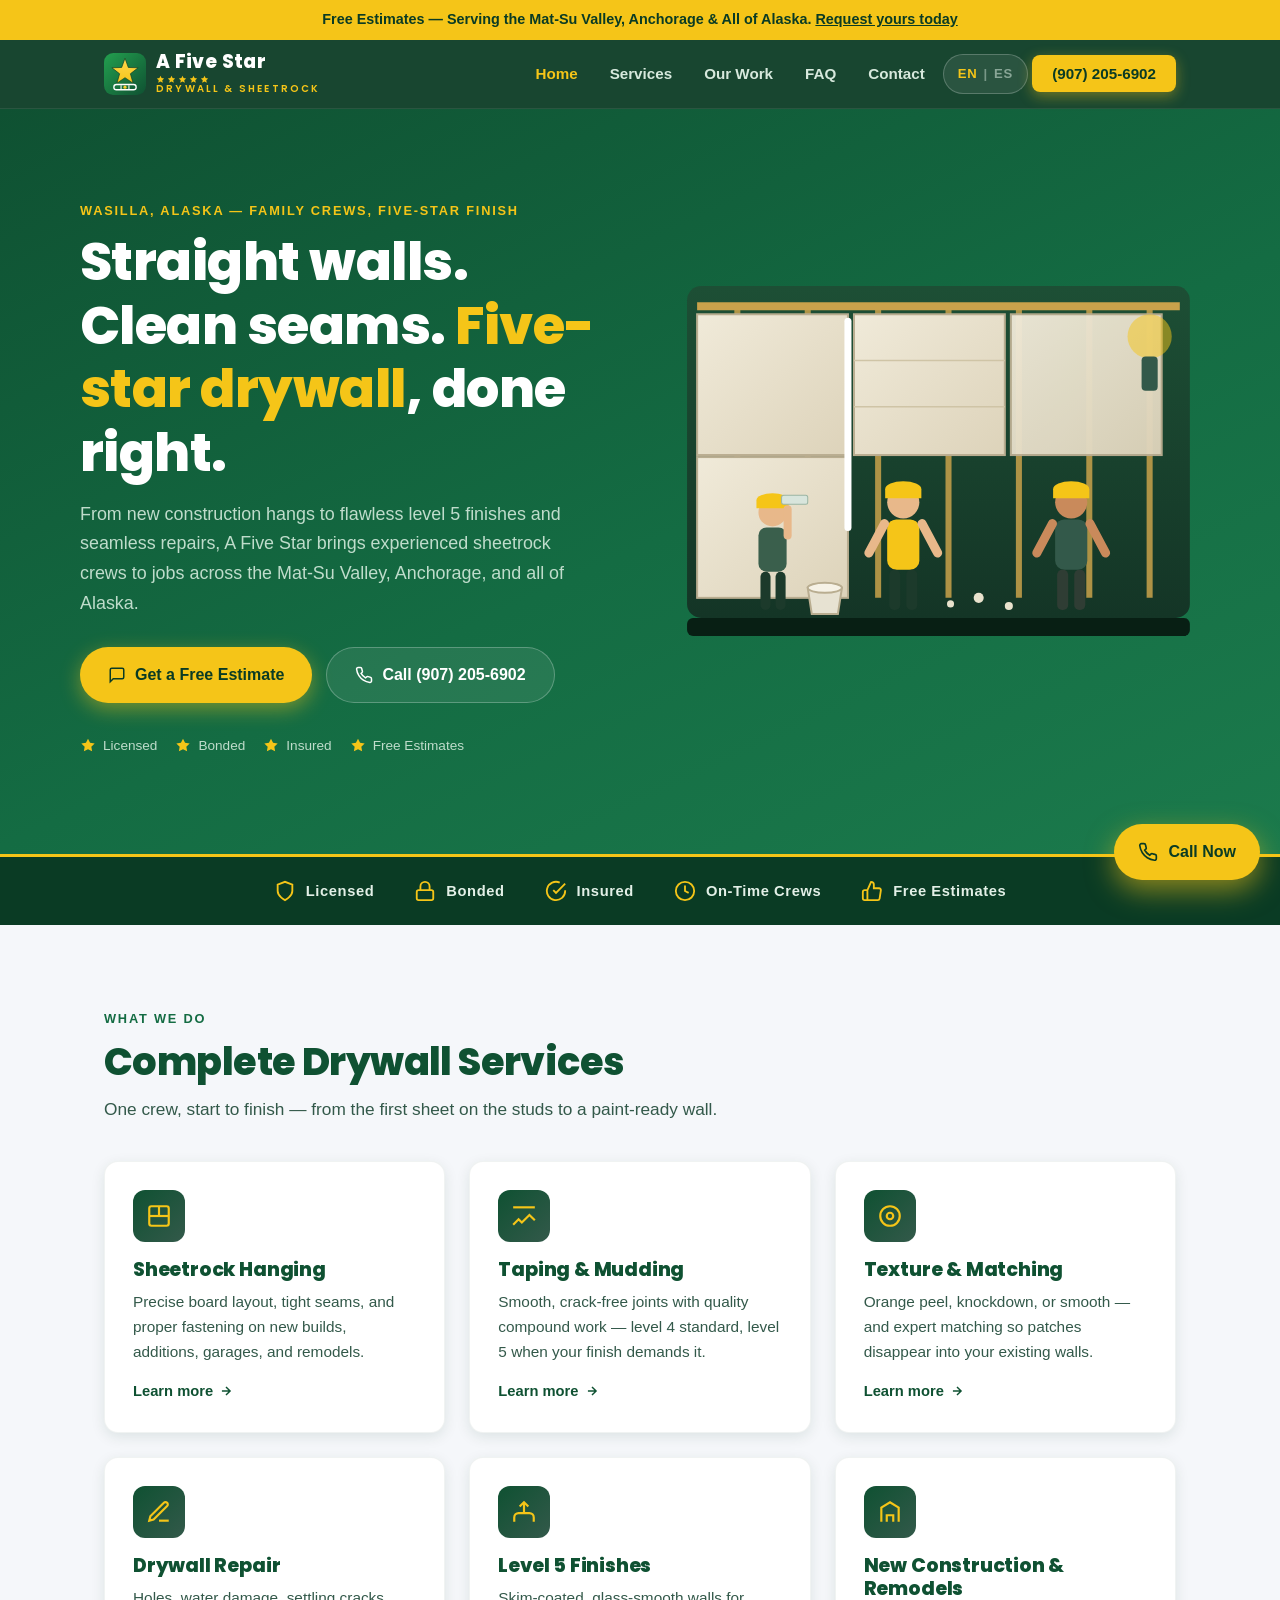
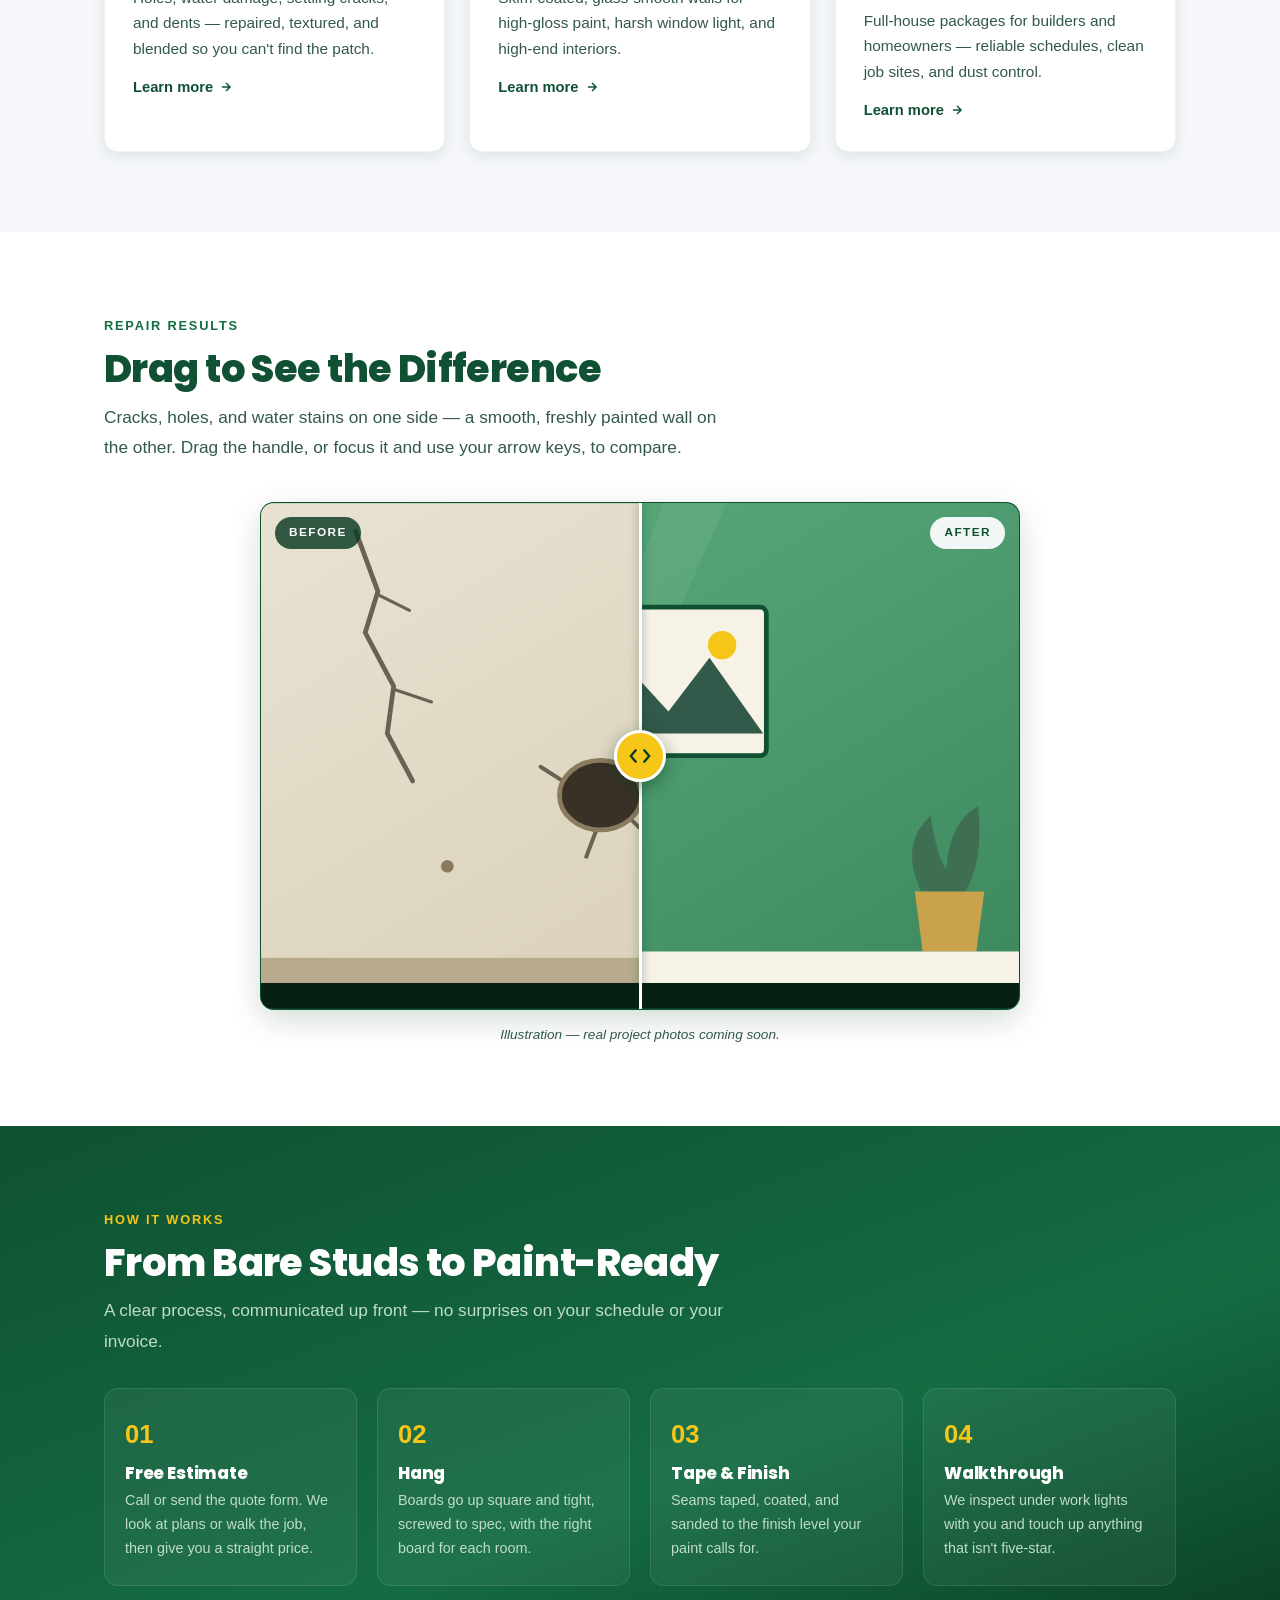
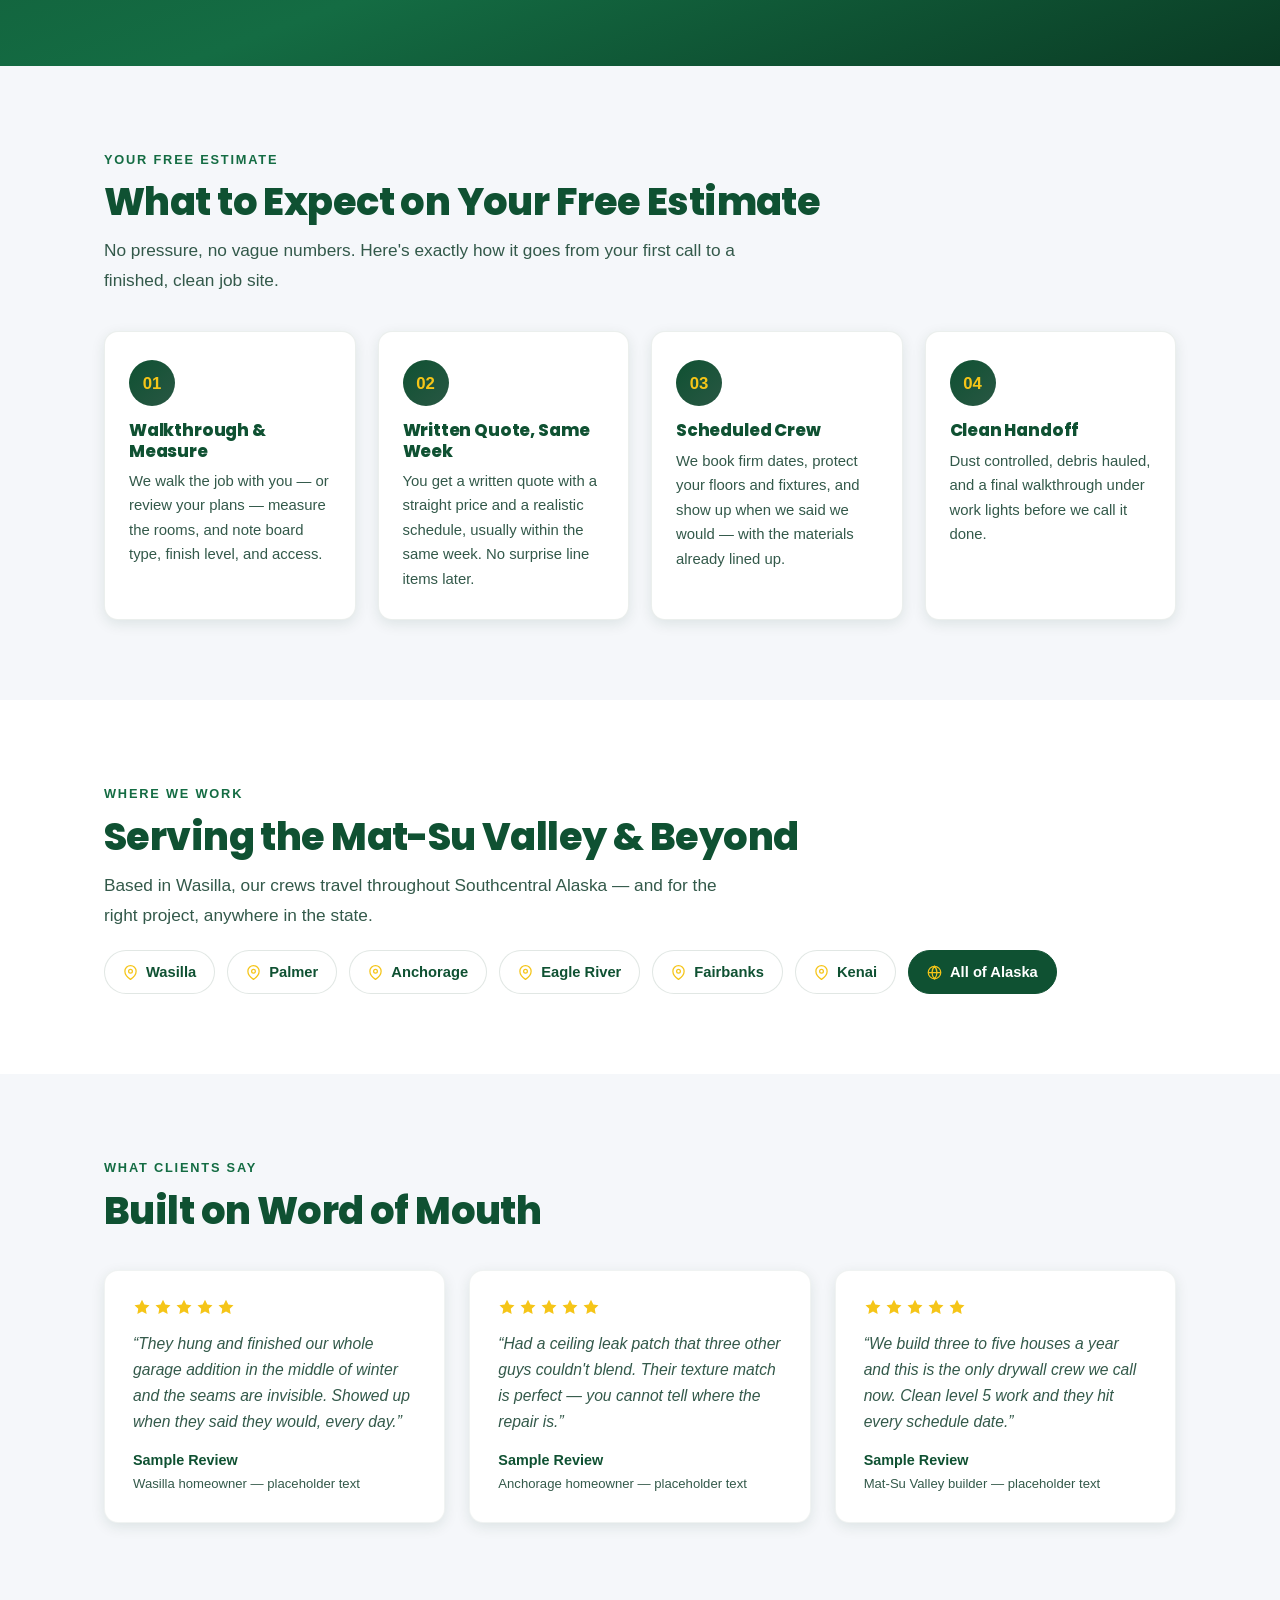
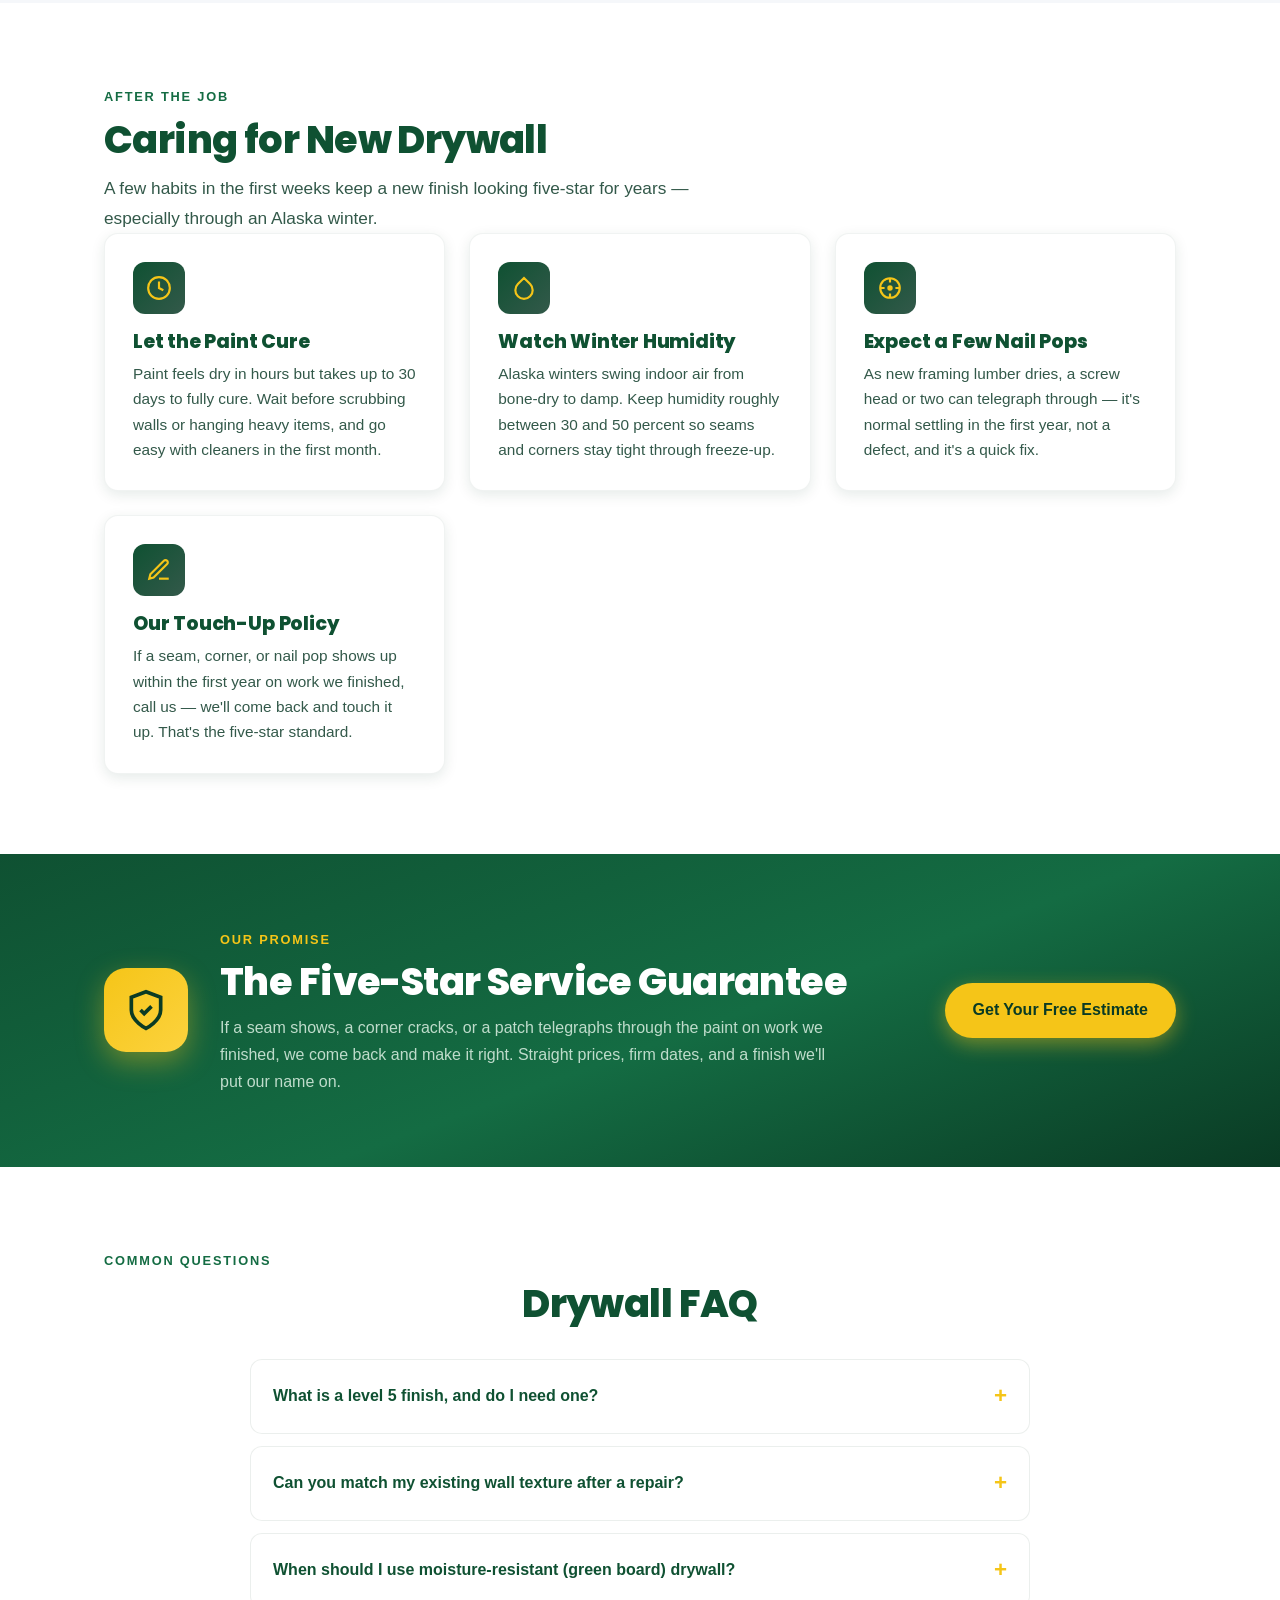
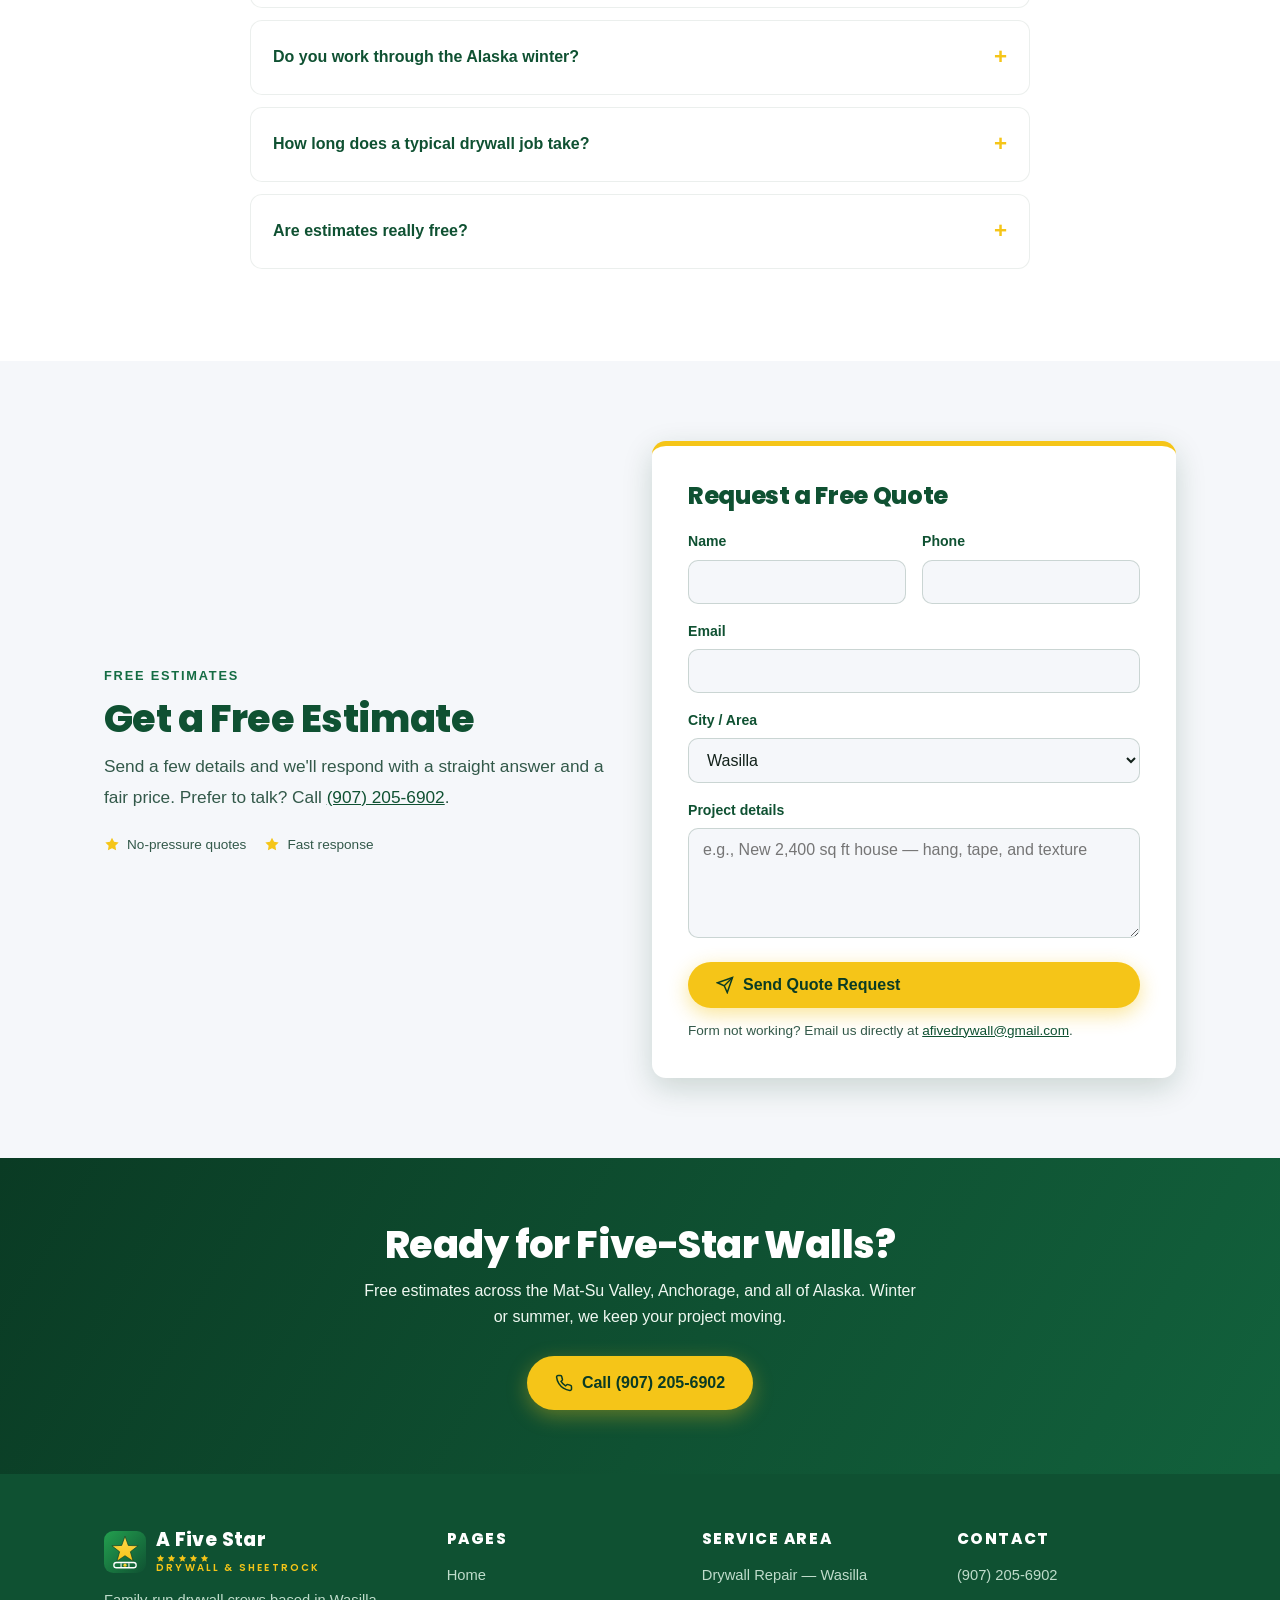
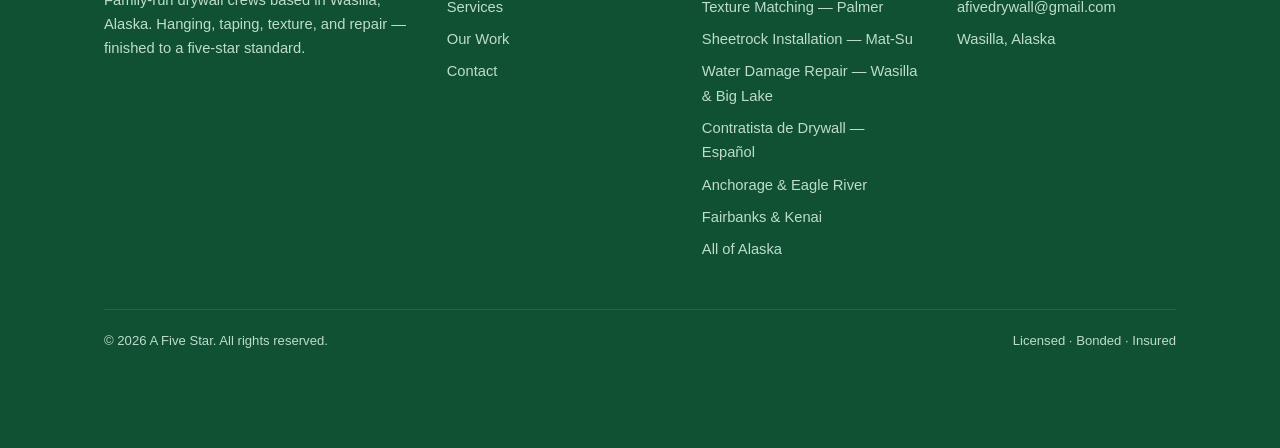
==== index.html @ f4f4c47f "Leads expansion: form _subject/_next -> bilingual thanks.html on all forms; 3 new content pages (she" ====
<!DOCTYPE html>
<html lang="en">
<head>
<meta charset="UTF-8">
<meta name="viewport" content="width=device-width, initial-scale=1.0">
<title>A Five Star | Drywall Contractor in Wasilla &amp; Anchorage, Alaska — Sheetrock, Taping, Texture</title>
<meta name="description" content="A Five Star is an Alaska drywall contractor serving Wasilla, Palmer, Anchorage, Eagle River, Fairbanks, Kenai, and all of Alaska. Sheetrock hanging, taping, level 5 finishes, texture matching, and drywall repair. Free estimates.">
<meta name="keywords" content="drywall contractor Alaska, sheetrock Wasilla, drywall repair Anchorage, taping, mudding, texture, level 5 finish">
<link rel="canonical" href="https://mrjcarrazco.github.io/afivestar/">
<link rel="alternate" hreflang="en" href="https://mrjcarrazco.github.io/afivestar/">
<link rel="alternate" hreflang="es" href="https://mrjcarrazco.github.io/afivestar/?lang=es">
<link rel="alternate" hreflang="x-default" href="https://mrjcarrazco.github.io/afivestar/">
<meta property="og:type" content="website">
<meta property="og:title" content="A Five Star — Alaska Drywall &amp; Sheetrock Contractor">
<meta property="og:description" content="Sheetrock hanging, taping, texture, and repair across Wasilla, Anchorage, and all of Alaska. Free estimates.">
<meta property="og:url" content="https://mrjcarrazco.github.io/afivestar/">
<meta property="og:image" content="https://mrjcarrazco.github.io/afivestar/assets/og-image.png">
<meta property="og:site_name" content="A Five Star">
<meta name="theme-color" content="#0f5132">
<link rel="icon" href="data:image/svg+xml,%3Csvg xmlns='http://www.w3.org/2000/svg' viewBox='0 0 64 64'%3E%3Cdefs%3E%3ClinearGradient id='g' x1='0' y1='0' x2='1' y2='1'%3E%3Cstop offset='0' stop-color='%2323A04F'/%3E%3Cstop offset='1' stop-color='%230F5132'/%3E%3C/linearGradient%3E%3C/defs%3E%3Crect width='64' height='64' rx='14' fill='url(%23g)'/%3E%3Cpolygon points='32.00,8.00 37.05,22.04 51.97,22.51 40.18,31.66 44.34,45.99 32.00,37.60 19.66,45.99 23.82,31.66 12.03,22.51 26.95,22.04' fill='%23F5C518' stroke='%230A3B24' stroke-width='1' stroke-linejoin='round'/%3E%3Crect x='15' y='48' width='34' height='8' rx='4' fill='none' stroke='white' stroke-width='2'/%3E%3Cline x1='26' y1='49' x2='26' y2='55' stroke='white' stroke-width='1.6'/%3E%3Cline x1='38' y1='49' x2='38' y2='55' stroke='white' stroke-width='1.6'/%3E%3Ccircle cx='32' cy='52' r='2.4' fill='%23F5C518'/%3E%3C/svg%3E">
<link rel="preconnect" href="https://fonts.googleapis.com">
<link rel="preconnect" href="https://fonts.gstatic.com" crossorigin>
<link href="https://fonts.googleapis.com/css2?family=Poppins:wght@700;800&display=swap" rel="stylesheet">
<link rel="stylesheet" href="css/styles.css">
<script type="application/ld+json">
{
  "@context": "https://schema.org",
  "@type": "LocalBusiness",
  "@id": "https://mrjcarrazco.github.io/afivestar/#business",
  "name": "A Five Star",
  "description": "Drywall and sheetrock contractor serving Wasilla, Palmer, Anchorage, Eagle River, Fairbanks, Kenai, and all of Alaska. Hanging, taping, texture, level 5 finishes, and repair.",
  "url": "https://mrjcarrazco.github.io/afivestar/",
  "telephone": "+1-907-205-6902",
  "email": "afivedrywall@gmail.com",
  "address": {
    "@type": "PostalAddress",
    "addressLocality": "Wasilla",
    "addressRegion": "AK",
    "addressCountry": "US"
  },
  "areaServed": ["Mat-Su Valley AK", "Wasilla AK", "Palmer AK", "Anchorage AK", "Eagle River AK", "Fairbanks AK", "Kenai AK", "Alaska"],
  "priceRange": "$$",
  "knowsAbout": ["drywall installation", "sheetrock hanging", "taping and mudding", "level 5 finish", "texture matching", "drywall repair"]
}
</script>
</head>
<body>

<div class="banner">Free Estimates — Serving the Mat-Su Valley, Anchorage &amp; All of Alaska. <a href="contact.html">Request yours today</a></div>

<header class="site-header">
  <nav class="nav container" aria-label="Main navigation">
    <a class="brand" href="index.html" aria-label="A Five Star home">
      <svg class="brand-mark" viewBox="0 0 64 64" aria-hidden="true"><defs><linearGradient id="afsgH" x1="0" y1="0" x2="1" y2="1"><stop offset="0" stop-color="#23A04F"/><stop offset="1" stop-color="#0F5132"/></linearGradient><linearGradient id="afsgHg" x1="0" y1="0" x2="0" y2="1"><stop offset="0" stop-color="#FFD84D"/><stop offset="1" stop-color="#F5C518"/></linearGradient></defs><rect width="64" height="64" rx="14" fill="url(#afsgH)"/><polygon points="32.00,8.00 37.05,22.04 51.97,22.51 40.18,31.66 44.34,45.99 32.00,37.60 19.66,45.99 23.82,31.66 12.03,22.51 26.95,22.04" fill="url(#afsgHg)" stroke="#0A3B24" stroke-width="1" stroke-linejoin="round"/><rect x="15" y="48" width="34" height="8" rx="4" fill="none" stroke="#ffffff" stroke-width="2"/><line x1="26" y1="49" x2="26" y2="55" stroke="#ffffff" stroke-width="1.6"/><line x1="38" y1="49" x2="38" y2="55" stroke="#ffffff" stroke-width="1.6"/><circle cx="32" cy="52" r="2.4" fill="url(#afsgHg)"/></svg>
      <span class="brand-name">A Five Star<span class="brand-stars" aria-hidden="true"><svg viewBox="0 0 24 24"><path d="M12 2l2.9 6.3 6.9.8-5.1 4.7 1.4 6.8-6.1-3.4-6.1 3.4 1.4-6.8L2.2 9.1l6.9-.8z" fill="currentColor"/></svg><svg viewBox="0 0 24 24"><path d="M12 2l2.9 6.3 6.9.8-5.1 4.7 1.4 6.8-6.1-3.4-6.1 3.4 1.4-6.8L2.2 9.1l6.9-.8z" fill="currentColor"/></svg><svg viewBox="0 0 24 24"><path d="M12 2l2.9 6.3 6.9.8-5.1 4.7 1.4 6.8-6.1-3.4-6.1 3.4 1.4-6.8L2.2 9.1l6.9-.8z" fill="currentColor"/></svg><svg viewBox="0 0 24 24"><path d="M12 2l2.9 6.3 6.9.8-5.1 4.7 1.4 6.8-6.1-3.4-6.1 3.4 1.4-6.8L2.2 9.1l6.9-.8z" fill="currentColor"/></svg><svg viewBox="0 0 24 24"><path d="M12 2l2.9 6.3 6.9.8-5.1 4.7 1.4 6.8-6.1-3.4-6.1 3.4 1.4-6.8L2.2 9.1l6.9-.8z" fill="currentColor"/></svg></span><small>Drywall &amp; Sheetrock</small></span>
    </a>
    <button class="nav-toggle" aria-label="Toggle menu" aria-expanded="false">
      <span></span><span></span><span></span>
    </button>
    <ul class="nav-links">
      <li><a href="index.html" class="active">Home</a></li>
      <li><a href="services.html">Services</a></li>
      <li><a href="gallery.html">Our Work</a></li>
      <li><a href="index.html#faq">FAQ</a></li>
      <li><a href="contact.html">Contact</a></li>
      <li><button class="lang-toggle" type="button" aria-pressed="false" aria-label="Switch language / Cambiar idioma"><span class="lang-en lang-active">EN</span><span class="lang-sep">|</span><span class="lang-es">ES</span></button></li>
      <li><a class="nav-cta" href="tel:+19072056902">(907) 205-6902</a></li>
    </ul>
  </nav>
</header>

<main>

<!-- ================= HERO ================= -->
<section class="hero">
  <div class="container hero-inner">
    <div>
      <span class="kicker">Wasilla, Alaska — Family Crews, Five-Star Finish</span>
      <h1>Straight walls. Clean seams. <span class="accent">Five-star drywall</span>, done right.</h1>
      <p class="sub">From new construction hangs to flawless level 5 finishes and seamless repairs, A Five Star brings experienced sheetrock crews to jobs across the Mat-Su Valley, Anchorage, and all of Alaska.</p>
      <div class="hero-ctas">
        <a class="btn btn-primary" href="contact.html">
          <svg viewBox="0 0 24 24" fill="none" stroke="currentColor" stroke-width="2" aria-hidden="true"><path d="M21 15a2 2 0 0 1-2 2H7l-4 4V5a2 2 0 0 1 2-2h14a2 2 0 0 1 2 2z"/></svg>
          Get a Free Estimate
        </a>
        <a class="btn btn-ghost" href="tel:+19072056902">
          <svg viewBox="0 0 24 24" fill="none" stroke="currentColor" stroke-width="2" aria-hidden="true"><path d="M22 16.92v3a2 2 0 0 1-2.18 2 19.79 19.79 0 0 1-8.63-3.07 19.5 19.5 0 0 1-6-6 19.79 19.79 0 0 1-3.07-8.67A2 2 0 0 1 4.11 2h3a2 2 0 0 1 2 1.72c.127.96.361 1.903.7 2.81a2 2 0 0 1-.45 2.11L8.09 9.91a16 16 0 0 0 6 6l1.27-1.27a2 2 0 0 1 2.11-.45c.907.339 1.85.573 2.81.7A2 2 0 0 1 22 16.92z"/></svg>
          Call (907) 205-6902
        </a>
      </div>
      <div class="hero-trust">
        <span><svg viewBox="0 0 24 24" fill="currentColor" aria-hidden="true"><path d="M12 1l3.09 6.26L22 8.27l-5 4.87 1.18 6.88L12 16.77l-6.18 3.25L7 13.14 2 8.27l6.91-1.01z"/></svg> Licensed<!-- JUAN: replace license status --></span>
        <span><svg viewBox="0 0 24 24" fill="currentColor" aria-hidden="true"><path d="M12 1l3.09 6.26L22 8.27l-5 4.87 1.18 6.88L12 16.77l-6.18 3.25L7 13.14 2 8.27l6.91-1.01z"/></svg> Bonded</span>
        <span><svg viewBox="0 0 24 24" fill="currentColor" aria-hidden="true"><path d="M12 1l3.09 6.26L22 8.27l-5 4.87 1.18 6.88L12 16.77l-6.18 3.25L7 13.14 2 8.27l6.91-1.01z"/></svg> Insured</span>
        <span><svg viewBox="0 0 24 24" fill="currentColor" aria-hidden="true"><path d="M12 1l3.09 6.26L22 8.27l-5 4.87 1.18 6.88L12 16.77l-6.18 3.25L7 13.14 2 8.27l6.91-1.01z"/></svg> Free Estimates</span>
      </div>
    </div>

    <!-- Animated crew scene: two workers hanging a sheetrock panel while a taper works a seam -->
    <div class="hero-scene parallax" data-depth="0.05">
      <svg viewBox="0 0 520 420" role="img" aria-label="Animated illustration of a drywall crew hanging sheetrock panels and taping seams">
        <defs>
          <linearGradient id="wallg" x1="0" y1="0" x2="0" y2="1">
            <stop offset="0" stop-color="#1d4f35"/><stop offset="1" stop-color="#143526"/>
          </linearGradient>
          <linearGradient id="panelg" x1="0" y1="0" x2="1" y2="1">
            <stop offset="0" stop-color="#f0ead9"/><stop offset="1" stop-color="#ddd3ba"/>
          </linearGradient>
        </defs>
        <!-- room backdrop -->
        <rect x="10" y="20" width="500" height="330" rx="14" fill="url(#wallg)"/>
        <!-- stud framing -->
        <g stroke="#c9a24b" stroke-width="6" opacity="0.85">
          <line x1="60" y1="40" x2="60" y2="330"/><line x1="130" y1="40" x2="130" y2="330"/>
          <line x1="200" y1="40" x2="200" y2="330"/><line x1="270" y1="40" x2="270" y2="330"/>
          <line x1="340" y1="40" x2="340" y2="330"/><line x1="410" y1="40" x2="410" y2="330"/>
          <line x1="470" y1="40" x2="470" y2="330"/>
        </g>
        <line x1="20" y1="40" x2="500" y2="40" stroke="#c9a24b" stroke-width="8"/>
        <!-- already-hung panels -->
        <rect x="20" y="48" width="150" height="140" fill="url(#panelg)" stroke="#b9ad90" stroke-width="2"/>
        <rect x="20" y="190" width="150" height="140" fill="url(#panelg)" stroke="#b9ad90" stroke-width="2"/>
        <!-- taped seam being run (animated tape line) -->
        <line class="anim-tape" x1="170" y1="55" x2="170" y2="260" stroke="#ffffff" stroke-width="7" stroke-linecap="round"/>
        <!-- panel being lifted into place -->
        <g class="anim-panel">
          <rect x="176" y="48" width="150" height="140" fill="url(#panelg)" stroke="#b9ad90" stroke-width="2"/>
          <line x1="176" y1="94" x2="326" y2="94" stroke="#cfc4a6" stroke-width="1.5"/>
          <line x1="176" y1="140" x2="326" y2="140" stroke="#cfc4a6" stroke-width="1.5"/>
        </g>
        <!-- second panel lifting on a delay -->
        <g class="anim-panel-2">
          <rect x="332" y="48" width="150" height="140" fill="url(#panelg)" stroke="#b9ad90" stroke-width="2" opacity="0.96"/>
        </g>
        <!-- worker 1: lifting panel (left) -->
        <g>
          <circle class="anim-head" cx="225" cy="235" r="16" fill="#e8b88a"/>
          <path d="M207 231 h36 v-9 a18 8 0 0 0 -36 0 z" fill="#f5c518"/>
          <rect x="209" y="252" width="32" height="50" rx="9" fill="#f5c518"/>
          <g class="anim-arm"><rect x="204" y="252" width="9" height="42" rx="4.5" fill="#e8b88a" transform="rotate(28 208 252)"/></g>
          <g class="anim-arm"><rect x="237" y="252" width="9" height="42" rx="4.5" fill="#e8b88a" transform="rotate(-28 242 252)"/></g>
          <rect x="211" y="302" width="11" height="40" rx="5" fill="#1c3a2b"/>
          <rect x="228" y="302" width="11" height="40" rx="5" fill="#1c3a2b"/>
        </g>
        <!-- worker 2: lifting second panel (right) -->
        <g>
          <circle class="anim-head" cx="392" cy="235" r="16" fill="#c98a5b"/>
          <path d="M374 231 h36 v-9 a18 8 0 0 0 -36 0 z" fill="#f5c518"/>
          <rect x="376" y="252" width="32" height="50" rx="9" fill="#33594a"/>
          <g class="anim-arm"><rect x="371" y="252" width="9" height="42" rx="4.5" fill="#c98a5b" transform="rotate(28 375 252)"/></g>
          <g class="anim-arm"><rect x="404" y="252" width="9" height="42" rx="4.5" fill="#c98a5b" transform="rotate(-28 409 252)"/></g>
          <rect x="378" y="302" width="11" height="40" rx="5" fill="#2f3d34"/>
          <rect x="395" y="302" width="11" height="40" rx="5" fill="#2f3d34"/>
        </g>
        <!-- worker 3: taper with knife at seam (far left) -->
        <g>
          <circle class="anim-head" cx="95" cy="245" r="14" fill="#e8b88a"/>
          <path d="M79 241 h32 v-8 a16 7 0 0 0 -32 0 z" fill="#f5c518"/>
          <rect x="81" y="260" width="28" height="44" rx="8" fill="#3a5f4c"/>
          <g class="anim-knife">
            <rect x="106" y="238" width="8" height="34" rx="4" fill="#e8b88a"/>
            <rect x="104" y="228" width="26" height="9" rx="2" fill="#d8e5dc" stroke="#9ab5a4" stroke-width="1"/>
          </g>
          <rect x="83" y="304" width="10" height="38" rx="5" fill="#1c3a2b"/>
          <rect x="98" y="304" width="10" height="38" rx="5" fill="#1c3a2b"/>
        </g>
        <!-- mud bucket -->
        <g class="anim-drift">
          <path d="M130 320 h34 l-4 26 h-26 z" fill="#e7e2d2" stroke="#b9ad90" stroke-width="2"/>
          <ellipse cx="147" cy="320" rx="17" ry="5" fill="#f6f2e6" stroke="#b9ad90" stroke-width="2"/>
        </g>
        <!-- floating dust motes -->
        <circle class="anim-dust" cx="300" cy="330" r="5" fill="#e9e2cd"/>
        <circle class="anim-dust-2" cx="330" cy="338" r="4" fill="#e9e2cd"/>
        <circle class="anim-dust-3" cx="272" cy="336" r="3.5" fill="#e9e2cd"/>
        <!-- work light glow -->
        <circle class="anim-glow" cx="470" cy="70" r="22" fill="#f5c518" opacity="0.5"/>
        <rect x="462" y="90" width="16" height="34" rx="4" fill="#33594a"/>
        <!-- floor -->
        <rect x="10" y="350" width="500" height="18" rx="6" fill="#081f14"/>
      </svg>
    </div>
  </div>
</section>

<!-- ================= TRUST STRIP ================= -->
<div class="trust-strip">
  <div class="container">
    <span class="trust-badge"><svg viewBox="0 0 24 24" fill="none" stroke="currentColor" stroke-width="2" aria-hidden="true"><path d="M12 22s8-4 8-10V5l-8-3-8 3v7c0 6 8 10 8 10z"/></svg> Licensed<!-- JUAN: replace license # --></span>
    <span class="trust-badge"><svg viewBox="0 0 24 24" fill="none" stroke="currentColor" stroke-width="2" aria-hidden="true"><rect x="3" y="11" width="18" height="11" rx="2"/><path d="M7 11V7a5 5 0 0 1 10 0v4"/></svg> Bonded</span>
    <span class="trust-badge"><svg viewBox="0 0 24 24" fill="none" stroke="currentColor" stroke-width="2" aria-hidden="true"><path d="M22 11.08V12a10 10 0 1 1-5.93-9.14"/><path d="M22 4L12 14.01l-3-3"/></svg> Insured</span>
    <span class="trust-badge"><svg viewBox="0 0 24 24" fill="none" stroke="currentColor" stroke-width="2" aria-hidden="true"><circle cx="12" cy="12" r="10"/><path d="M12 6v6l4 2"/></svg> On-Time Crews</span>
    <span class="trust-badge"><svg viewBox="0 0 24 24" fill="none" stroke="currentColor" stroke-width="2" aria-hidden="true"><path d="M14 9V5a3 3 0 0 0-3-3l-4 9v11h11.28a2 2 0 0 0 2-1.7l1.38-9a2 2 0 0 0-2-2.3zM7 22H4a2 2 0 0 1-2-2v-7a2 2 0 0 1 2-2h3"/></svg> Free Estimates</span>
  </div>
</div>

<!-- ================= SERVICES ================= -->
<section class="section" id="services">
  <div class="container">
    <span class="kicker">What We Do</span>
    <h2>Complete Drywall Services</h2>
    <p class="lead">One crew, start to finish — from the first sheet on the studs to a paint-ready wall.</p>
    <div class="grid-3" style="margin-top: 36px;" data-stagger>
      <div class="card reveal">
        <div class="icon"><svg viewBox="0 0 24 24" fill="none" stroke="currentColor" stroke-width="2" aria-hidden="true"><rect x="3" y="3" width="18" height="18" rx="2"/><line x1="3" y1="12" x2="21" y2="12"/><line x1="12" y1="3" x2="12" y2="12"/></svg></div>
        <h3>Sheetrock Hanging</h3>
        <p>Precise board layout, tight seams, and proper fastening on new builds, additions, garages, and remodels.</p>
        <a class="card-link" href="services.html">Learn more <svg viewBox="0 0 24 24" fill="none" stroke="currentColor" stroke-width="2.5" aria-hidden="true"><path d="M5 12h14M12 5l7 7-7 7"/></svg></a>
      </div>
      <div class="card reveal">
        <div class="icon"><svg viewBox="0 0 24 24" fill="none" stroke="currentColor" stroke-width="2" aria-hidden="true"><path d="M2 20l5-5 3 3 7-7 5 5"/><path d="M2 4h20"/></svg></div>
        <h3>Taping &amp; Mudding</h3>
        <p>Smooth, crack-free joints with quality compound work — level 4 standard, level 5 when your finish demands it.</p>
        <a class="card-link" href="services.html">Learn more <svg viewBox="0 0 24 24" fill="none" stroke="currentColor" stroke-width="2.5" aria-hidden="true"><path d="M5 12h14M12 5l7 7-7 7"/></svg></a>
      </div>
      <div class="card reveal">
        <div class="icon"><svg viewBox="0 0 24 24" fill="none" stroke="currentColor" stroke-width="2" aria-hidden="true"><circle cx="12" cy="12" r="9"/><circle cx="12" cy="12" r="3"/></svg></div>
        <h3>Texture &amp; Matching</h3>
        <p>Orange peel, knockdown, or smooth — and expert matching so patches disappear into your existing walls.</p>
        <a class="card-link" href="services.html">Learn more <svg viewBox="0 0 24 24" fill="none" stroke="currentColor" stroke-width="2.5" aria-hidden="true"><path d="M5 12h14M12 5l7 7-7 7"/></svg></a>
      </div>
      <div class="card reveal">
        <div class="icon"><svg viewBox="0 0 24 24" fill="none" stroke="currentColor" stroke-width="2" aria-hidden="true"><path d="M12 20h9"/><path d="M16.5 3.5a2.121 2.121 0 0 1 3 3L7 19l-4 1 1-4z"/></svg></div>
        <h3>Drywall Repair</h3>
        <p>Holes, water damage, settling cracks, and dents — repaired, textured, and blended so you can't find the patch.</p>
        <a class="card-link" href="services.html">Learn more <svg viewBox="0 0 24 24" fill="none" stroke="currentColor" stroke-width="2.5" aria-hidden="true"><path d="M5 12h14M12 5l7 7-7 7"/></svg></a>
      </div>
      <div class="card reveal">
        <div class="icon"><svg viewBox="0 0 24 24" fill="none" stroke="currentColor" stroke-width="2" aria-hidden="true"><path d="M3 21v-4a4 4 0 0 1 4-4h10a4 4 0 0 1 4 4v4"/><path d="M12 3v10"/><path d="M8 7l4-4 4 4"/></svg></div>
        <h3>Level 5 Finishes</h3>
        <p>Skim-coated, glass-smooth walls for high-gloss paint, harsh window light, and high-end interiors.</p>
        <a class="card-link" href="services.html">Learn more <svg viewBox="0 0 24 24" fill="none" stroke="currentColor" stroke-width="2.5" aria-hidden="true"><path d="M5 12h14M12 5l7 7-7 7"/></svg></a>
      </div>
      <div class="card reveal">
        <div class="icon"><svg viewBox="0 0 24 24" fill="none" stroke="currentColor" stroke-width="2" aria-hidden="true"><path d="M4 21V8l8-5 8 5v13"/><path d="M9 21v-6h6v6"/></svg></div>
        <h3>New Construction &amp; Remodels</h3>
        <p>Full-house packages for builders and homeowners — reliable schedules, clean job sites, and dust control.</p>
        <a class="card-link" href="services.html">Learn more <svg viewBox="0 0 24 24" fill="none" stroke="currentColor" stroke-width="2.5" aria-hidden="true"><path d="M5 12h14M12 5l7 7-7 7"/></svg></a>
      </div>
    </div>
  </div>
</section>

<!-- ================= REPAIR RESULTS (BEFORE / AFTER) ================= -->
<section class="section section-alt" id="repair-results">
  <div class="container">
    <span class="kicker">Repair Results</span>
    <h2>Drag to See the Difference</h2>
    <p class="lead">Cracks, holes, and water stains on one side — a smooth, freshly painted wall on the other. Drag the handle, or focus it and use your arrow keys, to compare.</p>
    <div class="ba-wrap reveal">
      <div class="ba-frame" data-ba>
        <div class="ba-layer ba-after">
          <svg viewBox="0 0 480 320" role="img" aria-label="Illustration of a repaired wall: smooth, freshly painted, with crisp trim">
            <defs>
              <linearGradient id="ba-i-after" x1="0" y1="0" x2="1" y2="1"><stop offset="0" stop-color="#5fae7f"/><stop offset="1" stop-color="#3d8a5f"/></linearGradient>
            </defs>
            <rect x="0" y="0" width="480" height="290" fill="url(#ba-i-after)"/>
            <path d="M120 0 L215 0 L85 290 L25 290 Z" fill="#ffffff" opacity="0.08"/>
            <path d="M255 0 L295 0 L165 290 L140 290 Z" fill="#ffffff" opacity="0.06"/>
            <g>
              <rect x="196" y="66" width="124" height="94" rx="4" fill="#f6f2e6" stroke="#0f5132" stroke-width="3"/>
              <path d="M204 146 l32 -38 22 24 26 -34 34 48 z" fill="#33594a"/>
              <circle cx="292" cy="90" r="9" fill="#f5c518"/>
            </g>
            <g>
              <path d="M418 246 q-14 -30 6 -48 q4 26 10 34 q2 -30 20 -40 q4 34 -8 54 z" fill="#3f6f52"/>
              <path d="M414 246 h44 l-5 38 h-34 z" fill="#c9a24b"/>
            </g>
            <rect x="0" y="284" width="480" height="20" fill="#f6f2e6"/>
            <rect x="0" y="304" width="480" height="16" fill="#081f14"/>
          </svg>
          <span class="ba-tag ba-tag-after">After</span>
        </div>
        <div class="ba-layer ba-before">
          <svg viewBox="0 0 480 320" role="img" aria-label="Illustration of a damaged wall with settling cracks, a doorknob hole, popped nails, and a water stain">
            <defs>
              <linearGradient id="ba-i-before" x1="0" y1="0" x2="1" y2="1"><stop offset="0" stop-color="#e8e2d2"/><stop offset="1" stop-color="#d6cdb4"/></linearGradient>
              <radialGradient id="ba-i-stain" cx="0.5" cy="0.35" r="0.65"><stop offset="0" stop-color="#b08d57" stop-opacity="0.55"/><stop offset="1" stop-color="#b08d57" stop-opacity="0"/></radialGradient>
            </defs>
            <rect x="0" y="0" width="480" height="290" fill="url(#ba-i-before)"/>
            <ellipse cx="360" cy="58" rx="95" ry="56" fill="url(#ba-i-stain)"/>
            <path d="M302 28 q28 40 10 68 q40 -10 58 10" stroke="#a07f4c" stroke-width="2" fill="none" opacity="0.5"/>
            <path d="M60 18 l14 38 -8 26 18 34 -4 30 16 30" stroke="#6b6152" stroke-width="3" fill="none" stroke-linecap="round"/>
            <path d="M74 58 l20 10" stroke="#6b6152" stroke-width="2" stroke-linecap="round"/>
            <path d="M84 118 l24 8" stroke="#6b6152" stroke-width="2" stroke-linecap="round"/>
            <ellipse cx="215" cy="185" rx="26" ry="22" fill="#3a3126"/>
            <path d="M191 176 l-14 -9 M239 170 l15 -10 M212 208 l-6 16 M234 200 l12 12" stroke="#6b6152" stroke-width="2.5" fill="none" stroke-linecap="round"/>
            <ellipse cx="215" cy="185" rx="26" ry="22" fill="none" stroke="#8a7a5e" stroke-width="3"/>
            <circle cx="330" cy="202" r="4" fill="#8a7a5e"/>
            <circle cx="346" cy="162" r="4" fill="#8a7a5e"/>
            <circle cx="118" cy="230" r="4" fill="#8a7a5e"/>
            <rect x="380" y="182" width="60" height="58" fill="#cfc4a6" stroke="#a89a78" stroke-width="2" stroke-dasharray="6 4"/>
            <rect x="0" y="288" width="480" height="16" fill="#b8ab8d"/>
            <rect x="0" y="304" width="480" height="16" fill="#081f14"/>
          </svg>
          <span class="ba-tag ba-tag-before">Before</span>
        </div>
        <div class="ba-line" aria-hidden="true"></div>
        <button class="ba-handle" type="button" role="slider" aria-label="Compare damaged wall and finished repair" aria-orientation="horizontal" aria-valuemin="0" aria-valuemax="100" aria-valuenow="50">
          <svg viewBox="0 0 24 24" fill="none" stroke="currentColor" stroke-width="2.5" aria-hidden="true"><path d="M8 5l-6 7 6 7M16 5l6 7-6 7"/></svg>
        </button>
      </div>
      <p class="ba-note">Illustration — real project photos coming soon.</p>
    </div>
  </div>
</section>

<!-- ================= PROCESS ================= -->
<section class="section section-dark">
  <div class="container">
    <span class="kicker">How It Works</span>
    <h2>From Bare Studs to Paint-Ready</h2>
    <p class="lead" style="color: var(--mint);">A clear process, communicated up front — no surprises on your schedule or your invoice.</p>
    <div class="steps" data-stagger>
      <div class="step reveal"><h3>Free Estimate</h3><p>Call or send the quote form. We look at plans or walk the job, then give you a straight price.</p></div>
      <div class="step reveal"><h3>Hang</h3><p>Boards go up square and tight, screwed to spec, with the right board for each room.</p></div>
      <div class="step reveal"><h3>Tape &amp; Finish</h3><p>Seams taped, coated, and sanded to the finish level your paint calls for.</p></div>
      <div class="step reveal"><h3>Walkthrough</h3><p>We inspect under work lights with you and touch up anything that isn't five-star.</p></div>
    </div>
  </div>
</section>

<!-- ================= WHAT TO EXPECT ================= -->
<section class="section" id="what-to-expect">
  <div class="container">
    <span class="kicker">Your Free Estimate</span>
    <h2>What to Expect on Your Free Estimate</h2>
    <p class="lead">No pressure, no vague numbers. Here's exactly how it goes from your first call to a finished, clean job site.</p>
    <ol class="expect-steps" data-stagger>
      <li class="expect-step reveal">
        <h3>Walkthrough &amp; Measure</h3>
        <p>We walk the job with you — or review your plans — measure the rooms, and note board type, finish level, and access.</p>
      </li>
      <li class="expect-step reveal">
        <h3>Written Quote, Same Week</h3>
        <p>You get a written quote with a straight price and a realistic schedule, usually within the same week. No surprise line items later.</p>
      </li>
      <li class="expect-step reveal">
        <h3>Scheduled Crew</h3>
        <p>We book firm dates, protect your floors and fixtures, and show up when we said we would — with the materials already lined up.</p>
      </li>
      <li class="expect-step reveal">
        <h3>Clean Handoff</h3>
        <p>Dust controlled, debris hauled, and a final walkthrough under work lights before we call it done.</p>
      </li>
    </ol>
  </div>
</section>

<!-- ================= SERVICE AREA ================= -->
<section class="section section-alt" id="service-area">
  <div class="container">
    <span class="kicker">Where We Work</span>
    <h2>Serving the Mat-Su Valley &amp; Beyond</h2>
    <p class="lead">Based in Wasilla, our crews travel throughout Southcentral Alaska — and for the right project, anywhere in the state.</p>
    <div class="area-tags">
      <span class="area-tag"><svg viewBox="0 0 24 24" fill="none" stroke="currentColor" stroke-width="2" aria-hidden="true"><path d="M21 10c0 7-9 13-9 13s-9-6-9-13a9 9 0 0 1 18 0z"/><circle cx="12" cy="10" r="3"/></svg> Wasilla</span>
      <span class="area-tag"><svg viewBox="0 0 24 24" fill="none" stroke="currentColor" stroke-width="2" aria-hidden="true"><path d="M21 10c0 7-9 13-9 13s-9-6-9-13a9 9 0 0 1 18 0z"/><circle cx="12" cy="10" r="3"/></svg> Palmer</span>
      <span class="area-tag"><svg viewBox="0 0 24 24" fill="none" stroke="currentColor" stroke-width="2" aria-hidden="true"><path d="M21 10c0 7-9 13-9 13s-9-6-9-13a9 9 0 0 1 18 0z"/><circle cx="12" cy="10" r="3"/></svg> Anchorage</span>
      <span class="area-tag"><svg viewBox="0 0 24 24" fill="none" stroke="currentColor" stroke-width="2" aria-hidden="true"><path d="M21 10c0 7-9 13-9 13s-9-6-9-13a9 9 0 0 1 18 0z"/><circle cx="12" cy="10" r="3"/></svg> Eagle River</span>
      <span class="area-tag"><svg viewBox="0 0 24 24" fill="none" stroke="currentColor" stroke-width="2" aria-hidden="true"><path d="M21 10c0 7-9 13-9 13s-9-6-9-13a9 9 0 0 1 18 0z"/><circle cx="12" cy="10" r="3"/></svg> Fairbanks</span>
      <span class="area-tag"><svg viewBox="0 0 24 24" fill="none" stroke="currentColor" stroke-width="2" aria-hidden="true"><path d="M21 10c0 7-9 13-9 13s-9-6-9-13a9 9 0 0 1 18 0z"/><circle cx="12" cy="10" r="3"/></svg> Kenai</span>
      <span class="area-tag all-ak"><svg viewBox="0 0 24 24" fill="none" stroke="currentColor" stroke-width="2" aria-hidden="true"><circle cx="12" cy="12" r="10"/><path d="M2 12h20M12 2a15.3 15.3 0 0 1 4 10 15.3 15.3 0 0 1-4 10 15.3 15.3 0 0 1-4-10 15.3 15.3 0 0 1 4-10z"/></svg> All of Alaska</span>
    </div>
  </div>
</section>

<!-- ================= TESTIMONIALS ================= -->
<section class="section" id="testimonials">
  <div class="container">
    <span class="kicker">What Clients Say</span>
    <h2>Built on Word of Mouth</h2>
    <div class="grid-3" style="margin-top: 36px;" data-stagger>
      <figure class="card testimonial reveal">
        <div class="stars" aria-label="5 out of 5 stars">
          <svg viewBox="0 0 24 24" fill="currentColor" aria-hidden="true"><path d="M12 1l3.09 6.26L22 8.27l-5 4.87 1.18 6.88L12 16.77l-6.18 3.25L7 13.14 2 8.27l6.91-1.01z"/></svg><svg viewBox="0 0 24 24" fill="currentColor" aria-hidden="true"><path d="M12 1l3.09 6.26L22 8.27l-5 4.87 1.18 6.88L12 16.77l-6.18 3.25L7 13.14 2 8.27l6.91-1.01z"/></svg><svg viewBox="0 0 24 24" fill="currentColor" aria-hidden="true"><path d="M12 1l3.09 6.26L22 8.27l-5 4.87 1.18 6.88L12 16.77l-6.18 3.25L7 13.14 2 8.27l6.91-1.01z"/></svg><svg viewBox="0 0 24 24" fill="currentColor" aria-hidden="true"><path d="M12 1l3.09 6.26L22 8.27l-5 4.87 1.18 6.88L12 16.77l-6.18 3.25L7 13.14 2 8.27l6.91-1.01z"/></svg><svg viewBox="0 0 24 24" fill="currentColor" aria-hidden="true"><path d="M12 1l3.09 6.26L22 8.27l-5 4.87 1.18 6.88L12 16.77l-6.18 3.25L7 13.14 2 8.27l6.91-1.01z"/></svg>
        </div>
        <blockquote>&ldquo;They hung and finished our whole garage addition in the middle of winter and the seams are invisible. Showed up when they said they would, every day.&rdquo;</blockquote>
        <figcaption>Sample Review<span>Wasilla homeowner — placeholder text</span></figcaption>
      </figure>
      <figure class="card testimonial reveal">
        <div class="stars" aria-label="5 out of 5 stars">
          <svg viewBox="0 0 24 24" fill="currentColor" aria-hidden="true"><path d="M12 1l3.09 6.26L22 8.27l-5 4.87 1.18 6.88L12 16.77l-6.18 3.25L7 13.14 2 8.27l6.91-1.01z"/></svg><svg viewBox="0 0 24 24" fill="currentColor" aria-hidden="true"><path d="M12 1l3.09 6.26L22 8.27l-5 4.87 1.18 6.88L12 16.77l-6.18 3.25L7 13.14 2 8.27l6.91-1.01z"/></svg><svg viewBox="0 0 24 24" fill="currentColor" aria-hidden="true"><path d="M12 1l3.09 6.26L22 8.27l-5 4.87 1.18 6.88L12 16.77l-6.18 3.25L7 13.14 2 8.27l6.91-1.01z"/></svg><svg viewBox="0 0 24 24" fill="currentColor" aria-hidden="true"><path d="M12 1l3.09 6.26L22 8.27l-5 4.87 1.18 6.88L12 16.77l-6.18 3.25L7 13.14 2 8.27l6.91-1.01z"/></svg><svg viewBox="0 0 24 24" fill="currentColor" aria-hidden="true"><path d="M12 1l3.09 6.26L22 8.27l-5 4.87 1.18 6.88L12 16.77l-6.18 3.25L7 13.14 2 8.27l6.91-1.01z"/></svg>
        </div>
        <blockquote>&ldquo;Had a ceiling leak patch that three other guys couldn't blend. Their texture match is perfect — you cannot tell where the repair is.&rdquo;</blockquote>
        <figcaption>Sample Review<span>Anchorage homeowner — placeholder text</span></figcaption>
      </figure>
      <figure class="card testimonial reveal">
        <div class="stars" aria-label="5 out of 5 stars">
          <svg viewBox="0 0 24 24" fill="currentColor" aria-hidden="true"><path d="M12 1l3.09 6.26L22 8.27l-5 4.87 1.18 6.88L12 16.77l-6.18 3.25L7 13.14 2 8.27l6.91-1.01z"/></svg><svg viewBox="0 0 24 24" fill="currentColor" aria-hidden="true"><path d="M12 1l3.09 6.26L22 8.27l-5 4.87 1.18 6.88L12 16.77l-6.18 3.25L7 13.14 2 8.27l6.91-1.01z"/></svg><svg viewBox="0 0 24 24" fill="currentColor" aria-hidden="true"><path d="M12 1l3.09 6.26L22 8.27l-5 4.87 1.18 6.88L12 16.77l-6.18 3.25L7 13.14 2 8.27l6.91-1.01z"/></svg><svg viewBox="0 0 24 24" fill="currentColor" aria-hidden="true"><path d="M12 1l3.09 6.26L22 8.27l-5 4.87 1.18 6.88L12 16.77l-6.18 3.25L7 13.14 2 8.27l6.91-1.01z"/></svg><svg viewBox="0 0 24 24" fill="currentColor" aria-hidden="true"><path d="M12 1l3.09 6.26L22 8.27l-5 4.87 1.18 6.88L12 16.77l-6.18 3.25L7 13.14 2 8.27l6.91-1.01z"/></svg>
        </div>
        <blockquote>&ldquo;We build three to five houses a year and this is the only drywall crew we call now. Clean level 5 work and they hit every schedule date.&rdquo;</blockquote>
        <figcaption>Sample Review<span>Mat-Su Valley builder — placeholder text</span></figcaption>
      </figure>
    </div>
  </div>
</section>

<!-- ================= CARE TIPS ================= -->
<section class="section section-alt" id="drywall-care">
  <div class="container">
    <span class="kicker">After the Job</span>
    <h2>Caring for New Drywall</h2>
    <p class="lead">A few habits in the first weeks keep a new finish looking five-star for years — especially through an Alaska winter.</p>
    <div class="grid-3 care-grid" data-stagger>
      <div class="card reveal">
        <div class="icon"><svg viewBox="0 0 24 24" fill="none" stroke="currentColor" stroke-width="2" aria-hidden="true"><circle cx="12" cy="12" r="10"/><path d="M12 6v6l4 2"/></svg></div>
        <h3>Let the Paint Cure</h3>
        <p>Paint feels dry in hours but takes up to 30 days to fully cure. Wait before scrubbing walls or hanging heavy items, and go easy with cleaners in the first month.</p>
      </div>
      <div class="card reveal">
        <div class="icon"><svg viewBox="0 0 24 24" fill="none" stroke="currentColor" stroke-width="2" aria-hidden="true"><path d="M12 2.69l5.66 5.66a8 8 0 1 1-11.31 0z"/></svg></div>
        <h3>Watch Winter Humidity</h3>
        <p>Alaska winters swing indoor air from bone-dry to damp. Keep humidity roughly between 30 and 50 percent so seams and corners stay tight through freeze-up.</p>
      </div>
      <div class="card reveal">
        <div class="icon"><svg viewBox="0 0 24 24" fill="none" stroke="currentColor" stroke-width="2" aria-hidden="true"><circle cx="12" cy="12" r="9"/><circle cx="12" cy="12" r="1.5" fill="currentColor"/><path d="M12 3v4M12 17v4M3 12h4M17 12h4"/></svg></div>
        <h3>Expect a Few Nail Pops</h3>
        <p>As new framing lumber dries, a screw head or two can telegraph through — it's normal settling in the first year, not a defect, and it's a quick fix.</p>
      </div>
      <div class="card reveal">
        <div class="icon"><svg viewBox="0 0 24 24" fill="none" stroke="currentColor" stroke-width="2" aria-hidden="true"><path d="M12 20h9"/><path d="M16.5 3.5a2.121 2.121 0 0 1 3 3L7 19l-4 1 1-4z"/></svg></div>
        <h3>Our Touch-Up Policy</h3>
        <p>If a seam, corner, or nail pop shows up within the first year on work we finished, call us — we'll come back and touch it up. That's the five-star standard.<!-- JUAN: confirm touch-up policy terms --></p>
      </div>
    </div>
  </div>
</section>

<!-- ================= SERVICE GUARANTEE BAND ================= -->
<section class="guarantee-band">
  <div class="container guarantee-inner reveal">
    <div class="guarantee-icon" aria-hidden="true">
      <svg viewBox="0 0 24 24" fill="none" stroke="currentColor" stroke-width="2"><path d="M12 22s8-4 8-10V5l-8-3-8 3v7c0 6 8 10 8 10z"/><path d="M9 12l2 2 4-4"/></svg>
    </div>
    <div>
      <span class="kicker">Our Promise</span>
      <h2>The Five-Star Service Guarantee</h2>
      <p>If a seam shows, a corner cracks, or a patch telegraphs through the paint on work we finished, we come back and make it right. Straight prices, firm dates, and a finish we'll put our name on.</p>
    </div>
    <a class="btn btn-primary" href="contact.html">Get Your Free Estimate</a>
  </div>
</section>

<!-- ================= FAQ ================= -->
<section class="section section-alt" id="faq">
  <div class="container">
    <span class="kicker">Common Questions</span>
    <h2 style="text-align:center;">Drywall FAQ</h2>
    <div class="faq-list">
      <details class="faq reveal">
        <summary>What is a level 5 finish, and do I need one?</summary>
        <div class="faq-body">A level 5 finish adds a thin skim coat of joint compound over the entire wall after standard taping, producing a perfectly uniform surface. It's the right choice for glossy or dark paints, walls that get raking light from big windows, and high-end interiors. For most rooms with flat or eggshell paint, a well-done level 4 finish looks great and costs less — we'll tell you honestly which one your project needs.</div>
      </details>
      <details class="faq reveal">
        <summary>Can you match my existing wall texture after a repair?</summary>
        <div class="faq-body">Yes. Texture matching is a core specialty. We identify the original texture — orange peel, knockdown, splatter, or hand trowel — test the match on a sample area, then blend it into the surrounding wall so the repair disappears once it's painted.</div>
      </details>
      <details class="faq reveal">
        <summary>When should I use moisture-resistant (green board) drywall?</summary>
        <div class="faq-body">Moisture-resistant board belongs in bathrooms, laundry rooms, kitchens, and other damp areas — anywhere humidity is high but the wall isn't directly wet. For tile surrounds in showers and tubs, cement board is the correct backing instead. We'll spec the right board for every room so you're covered by code and by common sense.</div>
      </details>
      <details class="faq reveal">
        <summary>Do you work through the Alaska winter?</summary>
        <div class="faq-body">Yes — winter is prime drywall season in Alaska because interiors can be heated once the building is closed in. The key is stable temperature and humidity: joint compound needs the space held above roughly 55&deg;F to cure properly. We coordinate with your heat source and schedule coats so cold snaps don't slow the finish.</div>
      </details>
      <details class="faq reveal">
        <summary>How long does a typical drywall job take?</summary>
        <div class="faq-body">A single-room repair is often done in two or three short visits (coats need drying time between them). A full new-construction house typically takes one to two weeks from hang to sand, depending on size and finish level. We give you a schedule with your estimate and keep you posted at each stage.</div>
      </details>
      <details class="faq reveal">
        <summary>Are estimates really free?</summary>
        <div class="faq-body">Yes. Call, or send the quote form with a few details and photos if you have them, and we'll get you a no-obligation price. For larger projects we'll walk the site or review plans first.</div>
      </details>
    </div>
  </div>
</section>

<!-- ================= QUOTE FORM ================= -->
<section class="section" id="quote">
  <div class="container">
    <div class="grid-2" style="align-items:center;">
      <div>
        <span class="kicker">Free Estimates</span>
        <h2>Get a Free Estimate</h2>
        <p class="lead">Send a few details and we'll respond with a straight answer and a fair price. Prefer to talk? Call <a href="tel:+19072056902">(907) 205-6902</a>.</p>
        <div class="hero-trust" style="margin-top:1.4rem; color: var(--pine);">
          <span style="color: var(--pine);"><svg viewBox="0 0 24 24" fill="currentColor" aria-hidden="true" style="color: var(--gold-cta);"><path d="M12 1l3.09 6.26L22 8.27l-5 4.87 1.18 6.88L12 16.77l-6.18 3.25L7 13.14 2 8.27l6.91-1.01z"/></svg> No-pressure quotes</span>
          <span style="color: var(--pine);"><svg viewBox="0 0 24 24" fill="currentColor" aria-hidden="true" style="color: var(--gold-cta);"><path d="M12 1l3.09 6.26L22 8.27l-5 4.87 1.18 6.88L12 16.77l-6.18 3.25L7 13.14 2 8.27l6.91-1.01z"/></svg> Fast response</span>
        </div>
      </div>
      <form class="quote-panel" action="https://formsubmit.co/afivedrywall@gmail.com" method="POST"><!-- JUAN: replace email in action URL -->
        <h2>Request a Free Quote</h2>
        <input type="hidden" name="_subject" value="New estimate request — A Five Star website">
        <input type="hidden" name="_next" value="https://mrjcarrazco.github.io/afivestar/thanks.html">
        <input type="hidden" name="_captcha" value="false">
        <div class="form-grid">
          <label class="field">Name<input type="text" name="name" required autocomplete="name"></label>
          <label class="field">Phone<input type="tel" name="phone" required autocomplete="tel"></label>
          <label class="field full">Email<input type="email" name="email" autocomplete="email"></label>
          <label class="field full">City / Area
            <select name="city">
              <option>Wasilla</option><option>Palmer</option><option>Anchorage</option>
              <option>Eagle River</option><option>Fairbanks</option><option>Kenai</option>
              <option>Other (Alaska)</option>
            </select>
          </label>
          <label class="field full">Project details<textarea name="message" placeholder="e.g., New 2,400 sq ft house — hang, tape, and texture" required></textarea></label>
          <button class="btn btn-primary full" type="submit">
            <svg viewBox="0 0 24 24" fill="none" stroke="currentColor" stroke-width="2" aria-hidden="true"><line x1="22" y1="2" x2="11" y2="13"/><polygon points="22 2 15 22 11 13 2 9 22 2"/></svg>
            Send Quote Request
          </button>
        </div>
        <p class="form-note">Form not working? Email us directly at <a href="mailto:afivedrywall@gmail.com">afivedrywall@gmail.com</a>.</p>
      </form>
    </div>
  </div>
</section>

<!-- ================= CTA BAND ================= -->
<section class="cta-band">
  <h2>Ready for Five-Star Walls?</h2>
  <p>Free estimates across the Mat-Su Valley, Anchorage, and all of Alaska. Winter or summer, we keep your project moving.</p>
  <a class="btn btn-dark" href="tel:+19072056902">
    <svg viewBox="0 0 24 24" fill="none" stroke="currentColor" stroke-width="2" aria-hidden="true"><path d="M22 16.92v3a2 2 0 0 1-2.18 2 19.79 19.79 0 0 1-8.63-3.07 19.5 19.5 0 0 1-6-6 19.79 19.79 0 0 1-3.07-8.67A2 2 0 0 1 4.11 2h3a2 2 0 0 1 2 1.72c.127.96.361 1.903.7 2.81a2 2 0 0 1-.45 2.11L8.09 9.91a16 16 0 0 0 6 6l1.27-1.27a2 2 0 0 1 2.11-.45c.907.339 1.85.573 2.81.7A2 2 0 0 1 22 16.92z"/></svg>
    Call (907) 205-6902
  </a>
</section>

</main>

<!-- ================= FOOTER ================= -->
<footer class="site-footer">
  <div class="container">
    <div class="footer-grid">
      <div>
        <a class="brand" href="index.html" style="margin-bottom:14px;">
          <svg class="brand-mark" viewBox="0 0 64 64" aria-hidden="true"><defs><linearGradient id="afsgF" x1="0" y1="0" x2="1" y2="1"><stop offset="0" stop-color="#23A04F"/><stop offset="1" stop-color="#0F5132"/></linearGradient><linearGradient id="afsgFg" x1="0" y1="0" x2="0" y2="1"><stop offset="0" stop-color="#FFD84D"/><stop offset="1" stop-color="#F5C518"/></linearGradient></defs><rect width="64" height="64" rx="14" fill="url(#afsgF)"/><polygon points="32.00,8.00 37.05,22.04 51.97,22.51 40.18,31.66 44.34,45.99 32.00,37.60 19.66,45.99 23.82,31.66 12.03,22.51 26.95,22.04" fill="url(#afsgFg)" stroke="#0A3B24" stroke-width="1" stroke-linejoin="round"/><rect x="15" y="48" width="34" height="8" rx="4" fill="none" stroke="#ffffff" stroke-width="2"/><line x1="26" y1="49" x2="26" y2="55" stroke="#ffffff" stroke-width="1.6"/><line x1="38" y1="49" x2="38" y2="55" stroke="#ffffff" stroke-width="1.6"/><circle cx="32" cy="52" r="2.4" fill="url(#afsgFg)"/></svg>
          <span class="brand-name">A Five Star<span class="brand-stars" aria-hidden="true"><svg viewBox="0 0 24 24"><path d="M12 2l2.9 6.3 6.9.8-5.1 4.7 1.4 6.8-6.1-3.4-6.1 3.4 1.4-6.8L2.2 9.1l6.9-.8z" fill="currentColor"/></svg><svg viewBox="0 0 24 24"><path d="M12 2l2.9 6.3 6.9.8-5.1 4.7 1.4 6.8-6.1-3.4-6.1 3.4 1.4-6.8L2.2 9.1l6.9-.8z" fill="currentColor"/></svg><svg viewBox="0 0 24 24"><path d="M12 2l2.9 6.3 6.9.8-5.1 4.7 1.4 6.8-6.1-3.4-6.1 3.4 1.4-6.8L2.2 9.1l6.9-.8z" fill="currentColor"/></svg><svg viewBox="0 0 24 24"><path d="M12 2l2.9 6.3 6.9.8-5.1 4.7 1.4 6.8-6.1-3.4-6.1 3.4 1.4-6.8L2.2 9.1l6.9-.8z" fill="currentColor"/></svg><svg viewBox="0 0 24 24"><path d="M12 2l2.9 6.3 6.9.8-5.1 4.7 1.4 6.8-6.1-3.4-6.1 3.4 1.4-6.8L2.2 9.1l6.9-.8z" fill="currentColor"/></svg></span><small>Drywall &amp; Sheetrock</small></span>
        </a>
        <p style="margin-top:12px;">Family-run drywall crews based in Wasilla, Alaska. Hanging, taping, texture, and repair — finished to a five-star standard.</p>
      </div>
      <div>
        <h4>Pages</h4>
        <ul>
          <li><a href="index.html">Home</a></li>
          <li><a href="services.html">Services</a></li>
          <li><a href="gallery.html">Our Work</a></li>
          <li><a href="contact.html">Contact</a></li>
        </ul>
      </div>
      <div>
        <h4>Service Area</h4>
        <ul>
          <li><a href="drywall-repair-wasilla.html">Drywall Repair — Wasilla</a></li>
          <li><a href="texture-matching-palmer.html">Texture Matching — Palmer</a></li>
          <li><a href="sheetrock-installation-matsu.html">Sheetrock Installation — Mat-Su</a></li>
          <li><a href="water-damage-ceiling-repair-wasilla.html">Water Damage Repair — Wasilla &amp; Big Lake</a></li>
          <li><a href="contratista-drywall-wasilla-palmer.html">Contratista de Drywall — Español</a></li>
          <li>Anchorage &amp; Eagle River</li>
          <li>Fairbanks &amp; Kenai</li>
          <li>All of Alaska</li>
        </ul>
      </div>
      <div>
        <h4>Contact</h4>
        <ul>
          <li><a href="tel:+19072056902">(907) 205-6902</a></li>
          <li><a href="mailto:afivedrywall@gmail.com">afivedrywall@gmail.com</a></li>
          <li>Wasilla, Alaska</li>
        </ul>
      </div>
    </div>
    <div class="footer-bottom">
      <span>&copy; 2026 A Five Star. All rights reserved.</span>
      <span>Licensed &middot; Bonded &middot; Insured<!-- JUAN: replace license # --></span>
    </div>
  </div>
</footer>

<a class="call-fab" href="tel:+19072056902" aria-label="Call A Five Star at (907) 205-6902">
  <svg viewBox="0 0 24 24" fill="none" stroke="currentColor" stroke-width="2" aria-hidden="true"><path d="M22 16.92v3a2 2 0 0 1-2.18 2 19.79 19.79 0 0 1-8.63-3.07 19.5 19.5 0 0 1-6-6 19.79 19.79 0 0 1-3.07-8.67A2 2 0 0 1 4.11 2h3a2 2 0 0 1 2 1.72c.127.96.361 1.903.7 2.81a2 2 0 0 1-.45 2.11L8.09 9.91a16 16 0 0 0 6 6l1.27-1.27a2 2 0 0 1 2.11-.45c.907.339 1.85.573 2.81.7A2 2 0 0 1 22 16.92z"/></svg>
  Call Now
</a>

<script src="js/main.js"></script>
<script src="js/i18n.js"></script>
</body>
</html>
---- css/styles.css ----
/* ============================================================
   A Five Star — Drywall & Sheetrock, Wasilla AK
   Palette: deep green family (#0F5132/#0A3B24) + #23A04F accent, gold #F5C518
   ============================================================ */
:root {
  --green: #0f5132;        /* brand deep green */
  --green-2: #146c43;
  --green-deep: #0a3b24;
  --pine: #33594a;
  --mint: #bfdccb;
  --paper: #f5f7fa;
  --white: #ffffff;
  --gold-cta: #f5c518;
  --gold-dark: #b8860b;
  --gold: #f5c518;
  --accent: #23a04f;
  --ink: #12211a;
  --radius: 14px;
  --shadow: 0 10px 30px rgba(10, 59, 36, 0.18);
  --shadow-soft: 0 4px 14px rgba(10, 59, 36, 0.10);
  --maxw: 1120px;
  --ease: cubic-bezier(0.22, 1, 0.36, 1);
}

* { box-sizing: border-box; margin: 0; padding: 0; }

html { scroll-behavior: smooth; }

body {
  font-family: "Segoe UI", "Helvetica Neue", Arial, sans-serif;
  color: var(--ink);
  background: var(--paper);
  line-height: 1.65;
  overflow-x: hidden;
}

img, svg { max-width: 100%; display: block; }

a { color: var(--green); }
a:hover { color: var(--accent); }

.container { max-width: var(--maxw); margin: 0 auto; padding: 0 24px; }

h1, h2, h3, h4 {
  font-family: "Poppins", "Segoe UI", Arial, sans-serif;
  font-weight: 800;
  line-height: 1.2;
  color: var(--green);
  letter-spacing: -0.01em;
}

h2 { font-size: clamp(1.6rem, 3.5vw, 2.4rem); margin-bottom: 0.6rem; letter-spacing: -0.015em; }
h3 { font-size: 1.2rem; }

.section { padding: 80px 0; }
.section-alt { background: var(--white); }
.section-dark { background: linear-gradient(160deg, var(--green) 0%, var(--green-2) 60%, var(--green-deep) 100%); }
.section-dark h2, .section-dark h3 { color: var(--white); }
.section-dark p { color: var(--mint); }

.kicker {
  display: inline-block;
  font-size: 0.8rem;
  font-weight: 700;
  letter-spacing: 0.14em;
  text-transform: uppercase;
  color: #146c43; /* 6.0:1 on light backgrounds — WCAG AA */
  margin-bottom: 0.6rem;
}
.section-dark .kicker, .hero .kicker, .page-hero .kicker { color: var(--gold); }

.lead { font-size: 1.08rem; color: var(--pine); max-width: 640px; line-height: 1.75; }

/* ---------- Top banner ---------- */
.banner {
  background: linear-gradient(90deg, var(--gold-cta) 0%, var(--gold) 130%);
  color: #0a3b24;
  text-align: center;
  font-weight: 700;
  font-size: 0.9rem;
  padding: 8px 16px;
}
.banner a { color: #0a3b24; text-decoration: underline; }

/* ---------- Header / nav ---------- */
.site-header {
  position: sticky;
  top: 0;
  z-index: 200;
  background: rgba(10, 59, 36, 0.94);
  backdrop-filter: blur(8px);
  border-bottom: 1px solid rgba(255, 255, 255, 0.08);
}
.nav {
  display: flex;
  align-items: center;
  justify-content: space-between;
  height: 68px;
}
.brand {
  display: flex;
  align-items: center;
  gap: 10px;
  text-decoration: none;
}
.brand-mark { width: 42px; height: 42px; flex: none; }
.brand-stars { display: flex; gap: 2px; margin-top: 3px; }
.brand-stars svg { width: 9px; height: 9px; color: var(--gold); }
.brand-name {
  font-family: "Poppins", "Segoe UI", Arial, sans-serif;
  color: var(--white);
  font-weight: 800;
  font-size: 1.15rem;
  letter-spacing: 0.02em;
  line-height: 1.1;
}
.brand-name small {
  display: block;
  font-size: 0.62rem;
  font-weight: 600;
  letter-spacing: 0.22em;
  text-transform: uppercase;
  color: var(--gold);
}
.nav-links { display: flex; align-items: center; gap: 4px; list-style: none; }
.nav-links a {
  color: #d7e9dd;
  text-decoration: none;
  font-weight: 600;
  font-size: 0.95rem;
  padding: 10px 14px;
  border-radius: 8px;
  transition: background 0.2s, color 0.2s;
}
.nav-links a:hover { background: rgba(255, 255, 255, 0.09); color: var(--white); }
.nav-links a.active { color: var(--gold); }
.nav-cta {
  background: var(--gold-cta);
  color: var(--green-deep) !important;
  border-radius: 999px;
  padding: 10px 20px !important;
  box-shadow: 0 4px 14px rgba(245, 197, 24, 0.4);
  transition: transform 0.2s var(--ease), background 0.2s;
}
.nav-cta:hover { background: #ffd84d; transform: translateY(-1px); }

.nav-toggle {
  display: none;
  background: none;
  border: 0;
  cursor: pointer;
  padding: 8px;
}
.nav-toggle span {
  display: block;
  width: 26px;
  height: 3px;
  background: var(--white);
  margin: 5px 0;
  border-radius: 2px;
  transition: transform 0.25s, opacity 0.25s;
}
.nav-open .nav-toggle span:nth-child(1) { transform: translateY(8px) rotate(45deg); }
.nav-open .nav-toggle span:nth-child(2) { opacity: 0; }
.nav-open .nav-toggle span:nth-child(3) { transform: translateY(-8px) rotate(-45deg); }

/* ---------- Language toggle ---------- */
.lang-toggle {
  display: inline-flex;
  align-items: center;
  gap: 6px;
  background: rgba(255, 255, 255, 0.08);
  border: 1px solid rgba(255, 255, 255, 0.22);
  border-radius: 999px;
  color: #d7e9dd;
  font: inherit;
  font-weight: 700;
  font-size: 0.82rem;
  letter-spacing: 0.06em;
  padding: 8px 14px;
  cursor: pointer;
  transition: background 0.2s, border-color 0.2s;
}
.lang-toggle:hover { background: rgba(255, 255, 255, 0.16); }
.lang-toggle:focus-visible { outline: 3px solid var(--gold); outline-offset: 2px; }
.lang-sep { opacity: 0.45; }
.lang-en, .lang-es { opacity: 0.55; transition: opacity 0.2s, color 0.2s; }
.lang-active { opacity: 1; color: var(--gold); }

/* ---------- Hero ---------- */
.hero {
  position: relative;
  background: linear-gradient(155deg, var(--green) 0%, var(--green-2) 55%, #1b7a4c 100%);
  color: var(--white);
  overflow: hidden;
}
.hero-inner {
  display: grid;
  grid-template-columns: 1.05fr 1fr;
  gap: 48px;
  align-items: center;
  padding: 88px 0 96px;
}
.hero h1 {
  color: var(--white);
  font-size: clamp(2rem, 4.6vw, 3.3rem);
  margin-bottom: 1rem;
}
.hero h1 .accent { color: var(--gold); }
.hero p.sub { color: var(--mint); font-size: 1.12rem; max-width: 520px; margin-bottom: 1.8rem; }

.btn {
  display: inline-flex;
  align-items: center;
  gap: 9px;
  font-weight: 700;
  font-size: 1rem;
  text-decoration: none;
  border-radius: 999px;
  padding: 14px 28px;
  transition: transform 0.2s var(--ease), background 0.2s, box-shadow 0.2s;
  border: 0;
  cursor: pointer;
}
.btn svg { width: 18px; height: 18px; flex: none; }
.btn-primary {
  background: var(--gold-cta);
  color: var(--green-deep);
  box-shadow: 0 6px 20px rgba(245, 197, 24, 0.45);
}
.btn-primary:hover { background: #ffd84d; color: var(--green-deep); transform: translateY(-2px); }
.btn-ghost {
  background: rgba(255, 255, 255, 0.08);
  color: var(--white);
  border: 1px solid rgba(255, 255, 255, 0.25);
}
.btn-ghost:hover { background: rgba(255, 255, 255, 0.16); color: var(--white); transform: translateY(-2px); }
.hero-ctas { display: flex; flex-wrap: wrap; gap: 14px; }

.hero-trust {
  display: flex;
  flex-wrap: wrap;
  gap: 18px;
  margin-top: 2rem;
  font-size: 0.85rem;
  color: var(--mint);
}
.hero-trust span { display: inline-flex; align-items: center; gap: 7px; }
.hero-trust svg { width: 16px; height: 16px; color: var(--gold); }

/* Parallax drift layers in hero */
.hero-scene { position: relative; }
.parallax { will-change: transform; transition: transform 0.15s linear; }

/* ---------- Animated SVG scene keyframes ---------- */
@keyframes panel-lift {
  0%   { transform: translateY(46px); opacity: 0; }
  18%  { opacity: 1; }
  45%  { transform: translateY(0); }
  85%  { transform: translateY(0); opacity: 1; }
  100% { transform: translateY(0); opacity: 1; }
}
@keyframes knife-sweep {
  0%, 12%  { transform: rotate(-14deg) translateY(0); }
  50%      { transform: rotate(10deg) translateY(-6px); }
  88%,100% { transform: rotate(-14deg) translateY(0); }
}
@keyframes sander-orbit {
  0%   { transform: translate(0, 0); }
  25%  { transform: translate(9px, -7px); }
  50%  { transform: translate(0, -13px); }
  75%  { transform: translate(-9px, -7px); }
  100% { transform: translate(0, 0); }
}
@keyframes roller-stroke {
  0%, 8%   { transform: translateY(0); }
  46%      { transform: translateY(-58px); }
  54%      { transform: translateY(-58px); }
  92%,100% { transform: translateY(0); }
}
@keyframes paint-fill {
  0%, 8%   { transform: scaleY(0); }
  46%      { transform: scaleY(1); }
  54%      { transform: scaleY(1); }
  92%,100% { transform: scaleY(0); }
}
@keyframes dust-float {
  0%   { transform: translateY(0) scale(1); opacity: 0.55; }
  100% { transform: translateY(-34px) scale(1.7); opacity: 0; }
}
@keyframes arm-reach {
  0%, 100% { transform: rotate(0deg); }
  50%      { transform: rotate(-9deg); }
}
@keyframes head-nod {
  0%, 100% { transform: rotate(0deg); }
  50%      { transform: rotate(3deg); }
}
@keyframes tape-run {
  0%   { stroke-dashoffset: 210; }
  60%  { stroke-dashoffset: 0; }
  100% { stroke-dashoffset: 0; }
}
@keyframes blink-glow {
  0%, 100% { opacity: 0.35; }
  50%      { opacity: 0.9; }
}
@keyframes drift-slow {
  0%, 100% { transform: translateY(0); }
  50%      { transform: translateY(-8px); }
}

.anim-panel   { animation: panel-lift 6s var(--ease) infinite; }
.anim-panel-2 { animation: panel-lift 6s var(--ease) 1.4s infinite; }
.anim-knife   { animation: knife-sweep 3.2s ease-in-out infinite; transform-origin: 20% 80%; }
.anim-sander  { animation: sander-orbit 2.4s linear infinite; }
.anim-roller  { animation: roller-stroke 4.5s ease-in-out infinite; }
.anim-paint   { animation: paint-fill 4.5s ease-in-out infinite; transform-origin: bottom; }
.anim-dust    { animation: dust-float 2.8s ease-out infinite; }
.anim-dust-2  { animation: dust-float 2.8s ease-out 1.1s infinite; }
.anim-dust-3  { animation: dust-float 2.8s ease-out 2s infinite; }
.anim-arm     { animation: arm-reach 3.4s ease-in-out infinite; transform-origin: top center; }
.anim-head    { animation: head-nod 4s ease-in-out infinite; transform-origin: bottom center; }
.anim-tape    { stroke-dasharray: 210; animation: tape-run 5s ease-in-out infinite; }
.anim-glow    { animation: blink-glow 3.5s ease-in-out infinite; }
.anim-drift   { animation: drift-slow 6s ease-in-out infinite; }

@media (prefers-reduced-motion: reduce) {
  *, *::before, *::after { animation: none !important; transition: none !important; }
  html { scroll-behavior: auto; }
}

/* ---------- Cards ---------- */
.grid-3 { display: grid; grid-template-columns: repeat(3, 1fr); gap: 24px; }
.grid-2 { display: grid; grid-template-columns: repeat(2, 1fr); gap: 24px; }

.card {
  background: var(--white);
  border-radius: var(--radius);
  padding: 28px;
  box-shadow: var(--shadow-soft);
  border: 1px solid rgba(10, 59, 36, 0.06);
  transition: transform 0.25s var(--ease), box-shadow 0.25s;
}
.card:hover { transform: translateY(-5px); box-shadow: var(--shadow); }
.card .icon {
  width: 52px;
  height: 52px;
  border-radius: 12px;
  background: linear-gradient(135deg, var(--green) 0%, var(--pine) 100%);
  display: flex;
  align-items: center;
  justify-content: center;
  margin-bottom: 16px;
}
.card .icon svg { width: 26px; height: 26px; color: var(--gold); }
.card h3 { margin-bottom: 8px; }
.card p { color: var(--pine); font-size: 0.96rem; }
.card .card-link {
  display: inline-flex;
  align-items: center;
  gap: 6px;
  margin-top: 14px;
  font-weight: 700;
  font-size: 0.92rem;
  text-decoration: none;
}
.card .card-link svg { width: 14px; height: 14px; transition: transform 0.2s; }
.card .card-link:hover svg { transform: translateX(4px); }

/* ---------- Trust badge strip ---------- */
.trust-strip {
  background: var(--green-deep);
  border-top: 3px solid var(--gold-cta);
  padding: 22px 0;
}
.trust-strip .container {
  display: flex;
  flex-wrap: wrap;
  align-items: center;
  justify-content: center;
  gap: 16px 40px;
}
.trust-badge {
  display: inline-flex;
  align-items: center;
  gap: 10px;
  color: #e3f0e7;
  font-weight: 700;
  font-size: 0.92rem;
  letter-spacing: 0.04em;
  transition: transform 0.2s var(--ease), color 0.2s;
}
.trust-badge:hover { transform: translateY(-2px); color: var(--white); }
.trust-badge svg { width: 22px; height: 22px; color: var(--gold); flex: none; }

/* ---------- Steps ---------- */
.steps { counter-reset: step; display: grid; grid-template-columns: repeat(4, 1fr); gap: 20px; margin-top: 32px; }
.step {
  background: rgba(255, 255, 255, 0.05);
  border: 1px solid rgba(255, 255, 255, 0.10);
  border-radius: var(--radius);
  padding: 24px 20px;
  position: relative;
  transition: background 0.25s, transform 0.25s var(--ease);
}
.step:hover { background: rgba(255, 255, 255, 0.09); transform: translateY(-4px); }
.step::before {
  counter-increment: step;
  content: counter(step, decimal-leading-zero);
  display: block;
  font-size: 1.6rem;
  font-weight: 800;
  color: var(--gold);
  margin-bottom: 8px;
}
.step h3 { font-size: 1.05rem; margin-bottom: 6px; }
.step p { font-size: 0.9rem; }

/* ---------- Service area ---------- */
.area-tags { display: flex; flex-wrap: wrap; gap: 12px; margin-top: 20px; }
.area-tag {
  display: inline-flex;
  align-items: center;
  gap: 8px;
  background: var(--white);
  border: 1px solid rgba(10, 59, 36, 0.12);
  border-radius: 999px;
  padding: 9px 18px;
  font-weight: 700;
  font-size: 0.92rem;
  color: var(--green);
  transition: border-color 0.2s, transform 0.2s var(--ease), box-shadow 0.2s;
}
.area-tag:hover { border-color: var(--gold-cta); transform: translateY(-2px); box-shadow: var(--shadow-soft); }
.area-tag svg { width: 15px; height: 15px; color: var(--gold-cta); }
.area-tag.all-ak { background: var(--green); color: var(--white); border-color: var(--green); }
.area-tag.all-ak svg { color: var(--gold); }

/* ---------- Testimonials ---------- */
.testimonial { display: flex; flex-direction: column; gap: 14px; }
.stars { display: flex; gap: 3px; }
.stars svg { width: 18px; height: 18px; color: var(--gold); }
.testimonial blockquote { font-size: 0.98rem; color: var(--pine); font-style: italic; }
.testimonial figcaption { font-weight: 700; color: var(--green); font-size: 0.9rem; }
.testimonial figcaption span { display: block; font-weight: 500; color: var(--pine); font-size: 0.82rem; }

/* ---------- FAQ ---------- */
.faq-list { max-width: 780px; margin: 32px auto 0; }
details.faq {
  background: var(--white);
  border: 1px solid rgba(10, 59, 36, 0.08);
  border-radius: 12px;
  margin-bottom: 12px;
  overflow: hidden;
  transition: box-shadow 0.2s;
}
details.faq:hover { box-shadow: var(--shadow-soft); }
details.faq summary {
  cursor: pointer;
  padding: 18px 22px;
  font-weight: 700;
  color: var(--green);
  list-style: none;
  display: flex;
  justify-content: space-between;
  align-items: center;
  gap: 12px;
}
details.faq summary::-webkit-details-marker { display: none; }
details.faq summary::after {
  content: "+";
  font-size: 1.4rem;
  font-weight: 600;
  color: var(--gold-cta);
  transition: transform 0.25s;
  flex: none;
}
details.faq[open] summary::after { transform: rotate(45deg); }
details.faq .faq-body { padding: 0 22px 20px; color: var(--pine); font-size: 0.96rem; }

/* ---------- Quote form ---------- */
.quote-panel {
  background: var(--white);
  border-radius: var(--radius);
  box-shadow: var(--shadow);
  padding: 36px;
  border-top: 5px solid var(--gold-cta);
}
.quote-panel h2 { font-size: 1.5rem; }
.quote-panel .form-note { font-size: 0.85rem; color: var(--pine); margin-top: 12px; }
.form-grid { display: grid; grid-template-columns: 1fr 1fr; gap: 16px; margin-top: 20px; }
.form-grid .full { grid-column: 1 / -1; }
label.field { display: block; font-weight: 600; font-size: 0.88rem; color: var(--green); }
label.field input,
label.field select,
label.field textarea {
  width: 100%;
  margin-top: 6px;
  padding: 12px 14px;
  border: 1px solid rgba(10, 59, 36, 0.18);
  border-radius: 10px;
  font-size: 1rem;
  font-family: inherit;
  color: var(--ink);
  background: var(--paper);
  transition: border-color 0.2s, box-shadow 0.2s;
}
label.field input:focus,
label.field select:focus,
label.field textarea:focus {
  outline: none;
  border-color: var(--gold-cta);
  box-shadow: 0 0 0 3px rgba(245, 197, 24, 0.18);
}
label.field textarea { resize: vertical; min-height: 110px; }

/* ---------- Sticky call button ---------- */
.call-fab {
  position: fixed;
  right: 20px;
  bottom: 20px;
  z-index: 300;
  display: inline-flex;
  align-items: center;
  gap: 10px;
  background: var(--gold-cta);
  color: var(--green-deep);
  font-weight: 800;
  font-size: 1rem;
  text-decoration: none;
  padding: 15px 24px;
  border-radius: 999px;
  box-shadow: 0 10px 28px rgba(245, 197, 24, 0.55);
  transition: transform 0.2s var(--ease), background 0.2s;
}
.call-fab:hover { background: #ffd84d; color: var(--green-deep); transform: translateY(-3px); }
.call-fab svg { width: 20px; height: 20px; }
@keyframes fab-pulse {
  0%   { box-shadow: 0 10px 28px rgba(245, 197, 24, 0.55), 0 0 0 0 rgba(245, 197, 24, 0.5); }
  70%  { box-shadow: 0 10px 28px rgba(245, 197, 24, 0.55), 0 0 0 16px rgba(245, 197, 24, 0); }
  100% { box-shadow: 0 10px 28px rgba(245, 197, 24, 0.55), 0 0 0 0 rgba(245, 197, 24, 0); }
}
.call-fab { animation: fab-pulse 2.6s ease-out infinite; }

/* ---------- Page hero (interior pages) ---------- */
.page-hero {
  background: linear-gradient(155deg, var(--green) 0%, var(--green-2) 60%, #1b7a4c 100%);
  color: var(--white);
  padding: 64px 0 56px;
  position: relative;
  overflow: hidden;
}
.page-hero h1 { color: var(--white); font-size: clamp(1.8rem, 4vw, 2.7rem); margin-bottom: 0.6rem; }
.page-hero p { color: var(--mint); max-width: 640px; font-size: 1.05rem; }
.page-hero .kicker { color: var(--gold); }

/* ---------- Gallery scenes ---------- */
.scene-card {
  background: var(--white);
  border-radius: var(--radius);
  overflow: hidden;
  box-shadow: var(--shadow-soft);
  border: 1px solid rgba(10, 59, 36, 0.06);
  transition: transform 0.25s var(--ease), box-shadow 0.25s;
}
.scene-card:hover { transform: translateY(-5px); box-shadow: var(--shadow); }
.scene-card .scene { background: linear-gradient(160deg, #123f2b, #1c6b45); }
.scene-card .scene svg { width: 100%; height: auto; }
.scene-card .scene-caption { padding: 20px 24px 24px; }
.scene-card .scene-caption h3 { margin-bottom: 6px; }
.scene-card .scene-caption p { color: var(--pine); font-size: 0.94rem; }

/* ---------- Service detail rows ---------- */
.service-row {
  display: grid;
  grid-template-columns: 88px 1fr;
  gap: 24px;
  background: var(--white);
  border-radius: var(--radius);
  padding: 30px;
  box-shadow: var(--shadow-soft);
  border: 1px solid rgba(10, 59, 36, 0.06);
  margin-bottom: 20px;
  transition: transform 0.25s var(--ease), box-shadow 0.25s;
}
.service-row:hover { transform: translateY(-3px); box-shadow: var(--shadow); }
.service-row .icon {
  width: 72px;
  height: 72px;
  border-radius: 16px;
  background: linear-gradient(135deg, var(--green) 0%, var(--pine) 100%);
  display: flex;
  align-items: center;
  justify-content: center;
}
.service-row .icon svg { width: 36px; height: 36px; color: var(--gold); }
.service-row ul { margin: 10px 0 0 18px; color: var(--pine); font-size: 0.95rem; }
.service-row ul li { margin-bottom: 4px; }

/* ---------- CTA band ---------- */
.cta-band {
  background: linear-gradient(120deg, var(--green-deep) 0%, var(--green) 55%, var(--green-2) 130%);
  color: var(--white);
  text-align: center;
  padding: 64px 24px;
}
.cta-band h2 { color: var(--white); margin-bottom: 0.6rem; }
.cta-band p { color: #eff8f1; max-width: 560px; margin: 0 auto 1.6rem; }
.cta-band .btn-dark {
  background: var(--gold-cta);
  color: var(--green-deep);
  box-shadow: 0 6px 20px rgba(245, 197, 24, 0.35);
}
.cta-band .btn-dark:hover { background: #ffd84d; color: var(--green-deep); transform: translateY(-2px); }

/* ---------- Footer ---------- */
.site-footer {
  background: var(--green);
  color: var(--mint);
  padding: 56px 0 96px;
  font-size: 0.92rem;
}
.footer-grid { display: grid; grid-template-columns: 1.4fr 1fr 1fr 1fr; gap: 36px; }
.site-footer h4 { color: var(--white); font-size: 0.95rem; text-transform: uppercase; letter-spacing: 0.1em; margin-bottom: 14px; }
.site-footer ul { list-style: none; }
.site-footer li { margin-bottom: 8px; }
.site-footer a { color: var(--mint); text-decoration: none; transition: color 0.2s; }
.site-footer a:hover { color: var(--gold); }
.footer-bottom {
  border-top: 1px solid rgba(255, 255, 255, 0.10);
  margin-top: 40px;
  padding-top: 20px;
  display: flex;
  flex-wrap: wrap;
  justify-content: space-between;
  gap: 10px;
  font-size: 0.82rem;
}

/* ---------- Reveal on scroll ---------- */
.reveal { opacity: 0; transform: translateY(24px); transition: opacity 0.7s var(--ease), transform 0.7s var(--ease); transition-delay: var(--reveal-delay, 0s); }
.reveal.in { opacity: 1; transform: none; }

/* ---------- Before / After compare slider ---------- */
.ba-wrap { max-width: 760px; margin: 40px auto 0; }
.ba-frame {
  position: relative;
  border-radius: var(--radius);
  overflow: hidden;
  box-shadow: var(--shadow);
  border: 1px solid rgba(10, 59, 36, 0.10);
  touch-action: none;
  user-select: none;
  -webkit-user-select: none;
  background: var(--green);
}
.ba-layer { display: block; }
.ba-layer svg { width: 100%; height: auto; display: block; }
.ba-before {
  position: absolute;
  inset: 0;
  clip-path: inset(0 calc(100% - var(--ba-pos, 50%)) 0 0);
}
.ba-line {
  position: absolute;
  top: 0;
  bottom: 0;
  left: var(--ba-pos, 50%);
  width: 3px;
  margin-left: -1.5px;
  background: var(--white);
  box-shadow: 0 0 8px rgba(10, 59, 36, 0.5);
  pointer-events: none;
}
.ba-handle {
  position: absolute;
  top: 50%;
  left: var(--ba-pos, 50%);
  transform: translate(-50%, -50%);
  width: 52px;
  height: 52px;
  border-radius: 50%;
  border: 3px solid var(--white);
  background: var(--gold-cta);
  color: var(--green-deep);
  display: flex;
  align-items: center;
  justify-content: center;
  cursor: ew-resize;
  box-shadow: 0 6px 18px rgba(10, 59, 36, 0.45);
  transition: background 0.2s;
}
.ba-handle:hover { background: #ffd84d; }
.ba-handle:focus-visible { outline: 3px solid var(--gold); outline-offset: 3px; }
.ba-handle svg { width: 22px; height: 22px; }
.ba-tag {
  position: absolute;
  top: 14px;
  font-size: 0.74rem;
  font-weight: 800;
  letter-spacing: 0.12em;
  text-transform: uppercase;
  padding: 6px 14px;
  border-radius: 999px;
  pointer-events: none;
}
.ba-tag-before { left: 14px; background: rgba(10, 59, 36, 0.82); color: var(--white); }
.ba-tag-after { right: 14px; background: rgba(255, 255, 255, 0.92); color: var(--green); }
.ba-note { text-align: center; font-size: 0.85rem; color: var(--pine); font-style: italic; margin-top: 14px; }

/* ---------- What to Expect steps ---------- */
.expect-steps {
  counter-reset: expect;
  list-style: none;
  display: grid;
  grid-template-columns: repeat(4, 1fr);
  gap: 22px;
  margin-top: 36px;
  padding: 0;
}
.expect-step {
  counter-increment: expect;
  background: var(--white);
  border: 1px solid rgba(10, 59, 36, 0.08);
  border-radius: var(--radius);
  padding: 28px 24px;
  box-shadow: var(--shadow-soft);
  position: relative;
  transition: transform 0.25s var(--ease), box-shadow 0.25s;
}
.expect-step:hover { transform: translateY(-4px); box-shadow: var(--shadow); }
.expect-step::before {
  content: counter(expect, decimal-leading-zero);
  display: inline-flex;
  align-items: center;
  justify-content: center;
  width: 46px;
  height: 46px;
  border-radius: 50%;
  background: linear-gradient(135deg, var(--green) 0%, var(--pine) 140%);
  color: var(--gold);
  font-size: 1.05rem;
  font-weight: 800;
  margin-bottom: 14px;
}
.expect-step h3 { font-size: 1.05rem; margin-bottom: 8px; }
.expect-step p { color: var(--pine); font-size: 0.93rem; }

/* ---------- Service guarantee band ---------- */
.guarantee-band {
  background: linear-gradient(160deg, var(--green) 0%, var(--green-2) 55%, var(--green-deep) 100%);
  padding: 72px 0;
}
.guarantee-inner {
  display: grid;
  grid-template-columns: auto 1fr auto;
  gap: 32px;
  align-items: center;
}
.guarantee-icon {
  width: 84px;
  height: 84px;
  border-radius: 22px;
  background: linear-gradient(135deg, var(--gold-cta) 0%, #ffd84d 140%);
  display: flex;
  align-items: center;
  justify-content: center;
  color: var(--green-deep);
  box-shadow: 0 10px 28px rgba(245, 197, 24, 0.4);
}
.guarantee-icon svg { width: 44px; height: 44px; }
.guarantee-band h2 { color: var(--white); margin-bottom: 0.5rem; }
.guarantee-band p { color: var(--mint); max-width: 620px; line-height: 1.7; }
.guarantee-band .kicker { color: var(--gold); }

/* ---------- Responsive ---------- */
@media (max-width: 1024px) {
  .hero-inner { grid-template-columns: 1fr; padding: 64px 0 72px; }
  .hero-scene { max-width: 560px; margin: 0 auto; }
  .steps { grid-template-columns: repeat(2, 1fr); }
  .expect-steps { grid-template-columns: repeat(2, 1fr); }
  .footer-grid { grid-template-columns: 1fr 1fr; }
  .guarantee-inner { grid-template-columns: auto 1fr; }
  .guarantee-inner .btn { grid-column: 1 / -1; justify-self: start; }
}

@media (max-width: 768px) {
  .section { padding: 56px 0; }
  .grid-3 { grid-template-columns: 1fr; }
  .grid-2 { grid-template-columns: 1fr; }
  .form-grid { grid-template-columns: 1fr; }
  .expect-steps { grid-template-columns: 1fr; }
  .guarantee-band { padding: 56px 0; }
  .guarantee-inner { grid-template-columns: 1fr; gap: 22px; }
  .ba-handle { width: 46px; height: 46px; }
  .nav-toggle { display: block; }
  .nav-links {
    position: absolute;
    top: 68px;
    left: 0;
    right: 0;
    flex-direction: column;
    align-items: stretch;
    background: var(--green);
    padding: 12px 18px 20px;
    gap: 6px;
    border-bottom: 1px solid rgba(255, 255, 255, 0.1);
    display: none;
  }
  .nav-open .nav-links { display: flex; }
  .nav-links a { display: block; text-align: center; }
  .nav-links .lang-toggle { justify-content: center; width: 100%; }
  .service-row { grid-template-columns: 1fr; }
  .service-row .icon { width: 60px; height: 60px; }
  .quote-panel { padding: 26px 22px; }
}

@media (max-width: 480px) {
  .steps { grid-template-columns: 1fr; }
  .footer-grid { grid-template-columns: 1fr; }
  .hero-ctas .btn { width: 100%; justify-content: center; }
  .call-fab { right: 14px; bottom: 14px; padding: 13px 20px; font-size: 0.92rem; }
  .banner { font-size: 0.8rem; }
  .container { padding: 0 18px; }
  .ba-handle { width: 42px; height: 42px; }
  .ba-tag { font-size: 0.66rem; padding: 5px 10px; }
  .expect-step { padding: 24px 20px; }
}

/* Service-area pages */
.checklist { list-style: none; padding: 0; margin: 0.8rem 0 1.2rem; }
.checklist li { position: relative; padding: 6px 0 6px 30px; }
.checklist li::before { content: ""; position: absolute; left: 0; top: 9px; width: 18px; height: 18px; border-radius: 50%;
  background: var(--green, #23A04F); -webkit-mask: url("data:image/svg+xml,%3Csvg xmlns='http://www.w3.org/2000/svg' viewBox='0 0 24 24'%3E%3Cpath fill='black' d='M9 16.2 4.8 12l-1.4 1.4L9 19 21 7l-1.4-1.4z'/%3E%3C/svg%3E") center/contain no-repeat;
  mask: url("data:image/svg+xml,%3Csvg xmlns='http://www.w3.org/2000/svg' viewBox='0 0 24 24'%3E%3Cpath fill='black' d='M9 16.2 4.8 12l-1.4 1.4L9 19 21 7l-1.4-1.4z'/%3E%3C/svg%3E") center/contain no-repeat; }
.steps-list { margin: 0.6rem 0 1rem 1.2rem; padding: 0; }
.steps-list li { margin: 8px 0; }
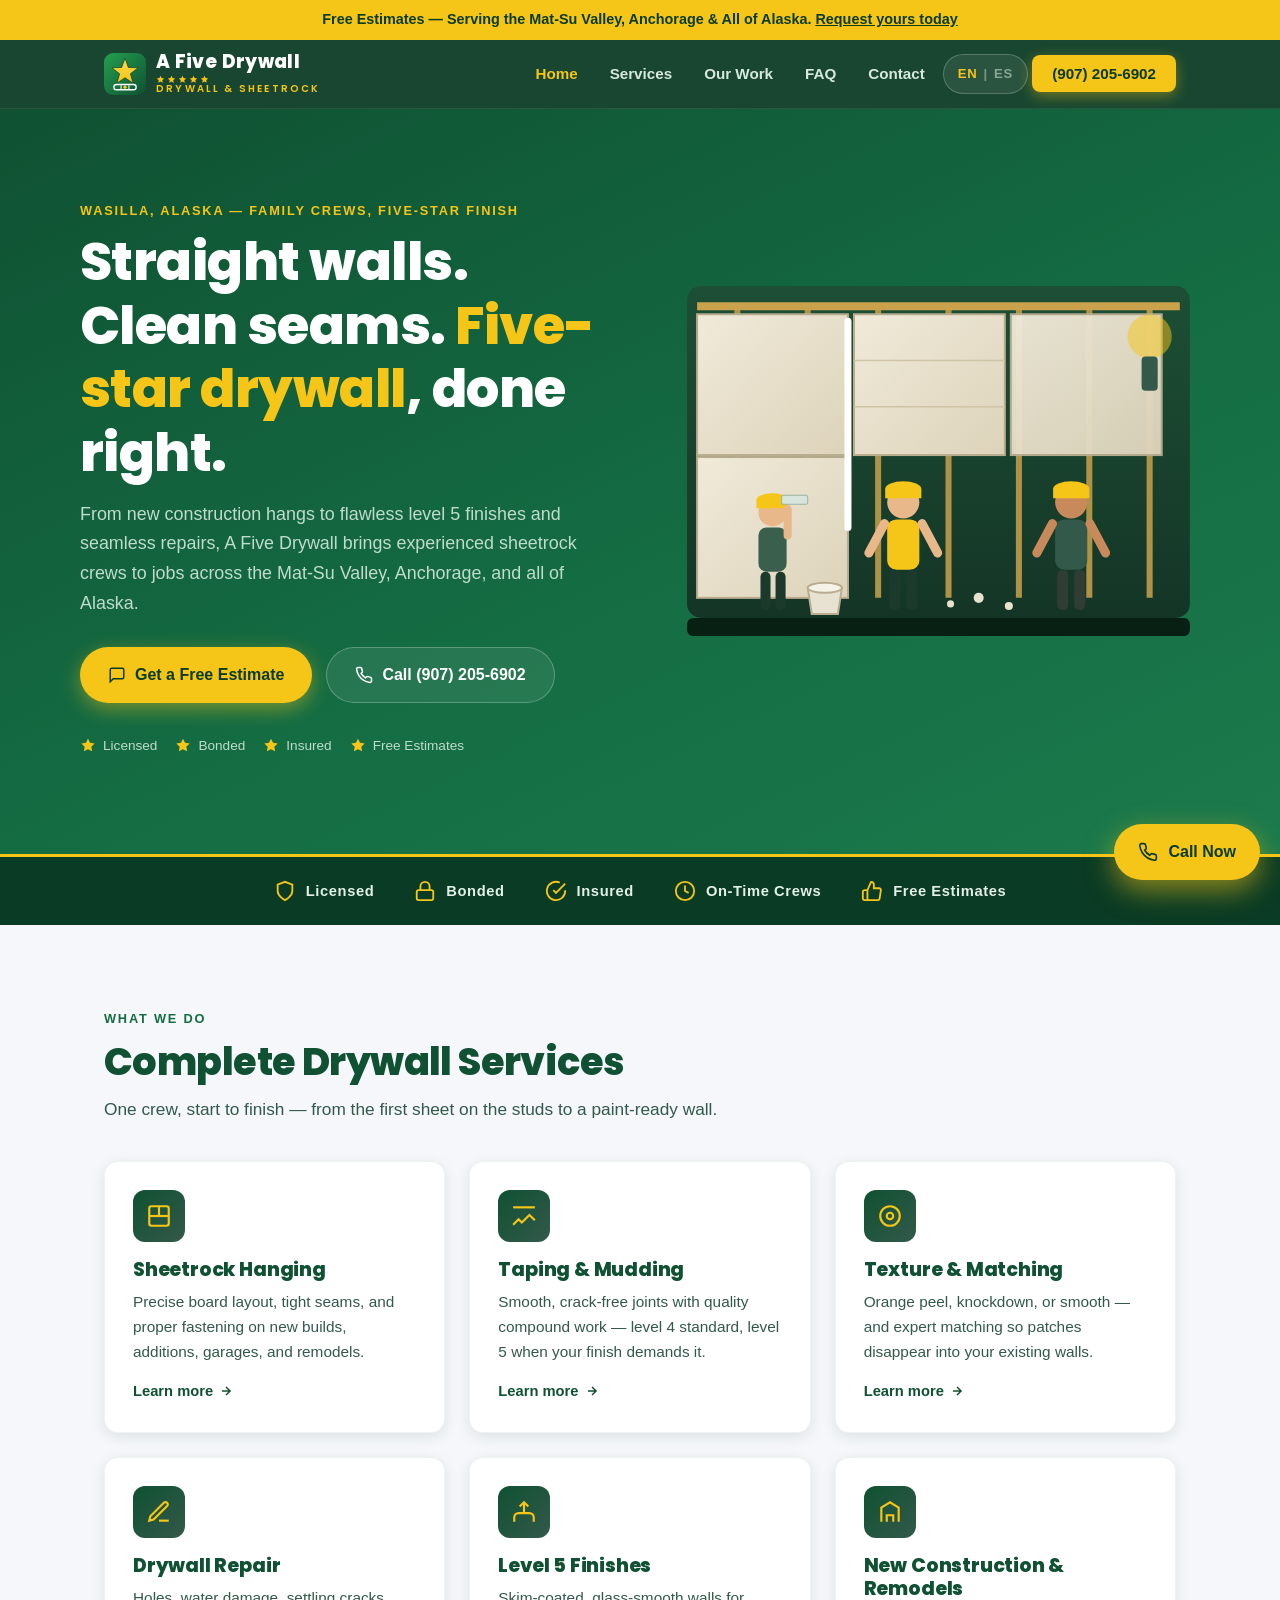
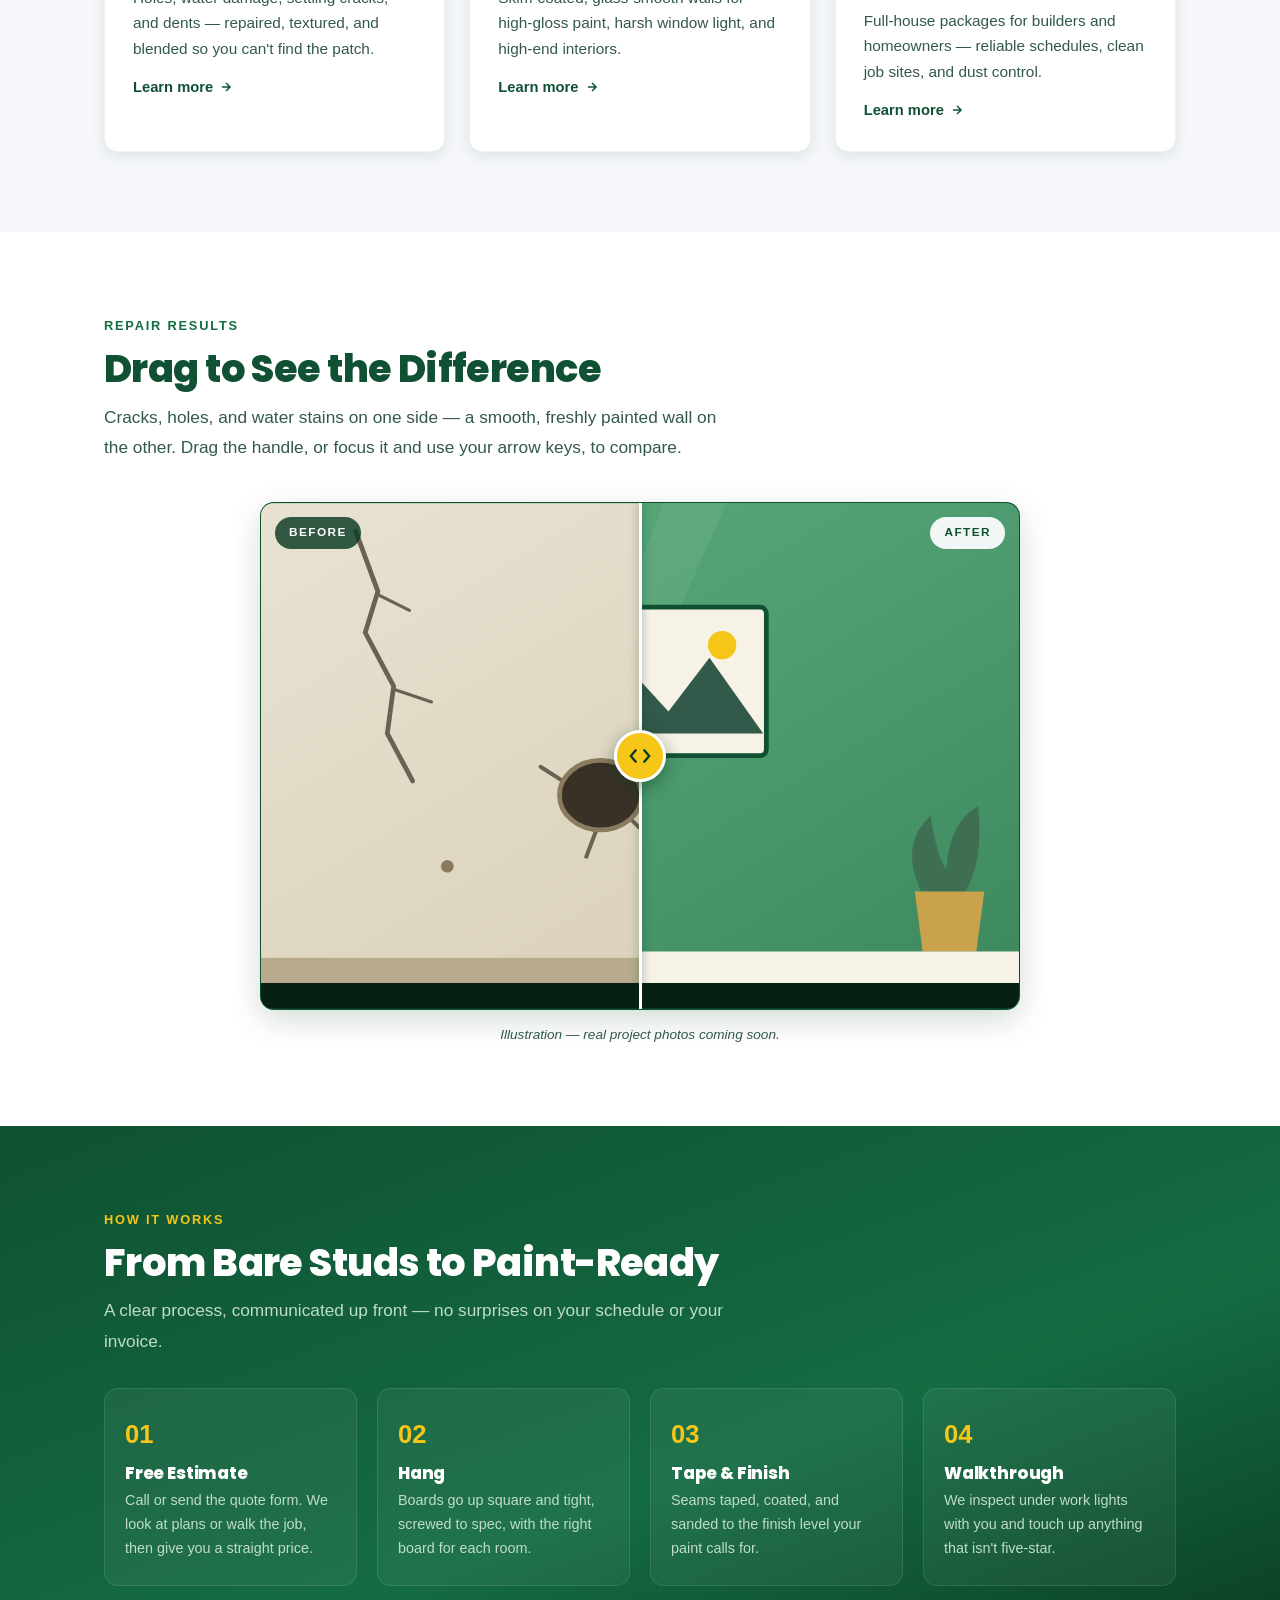
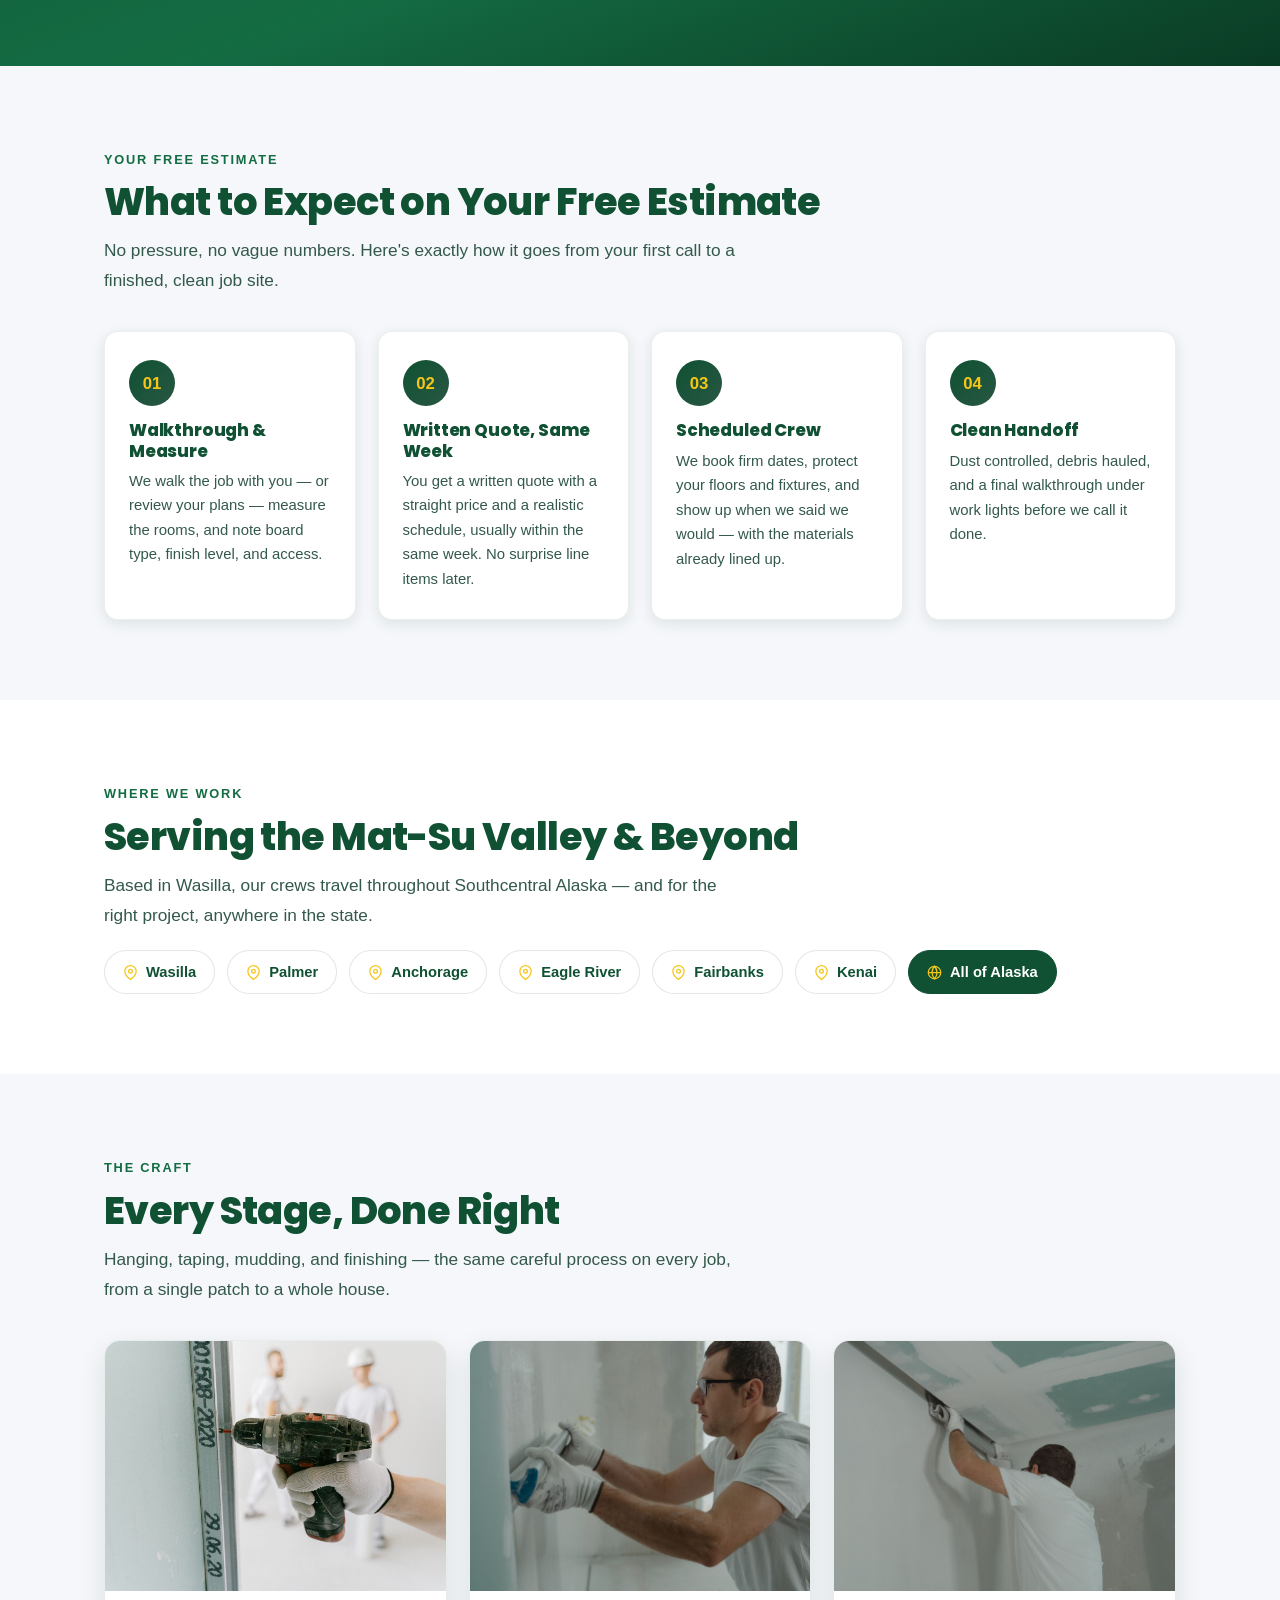
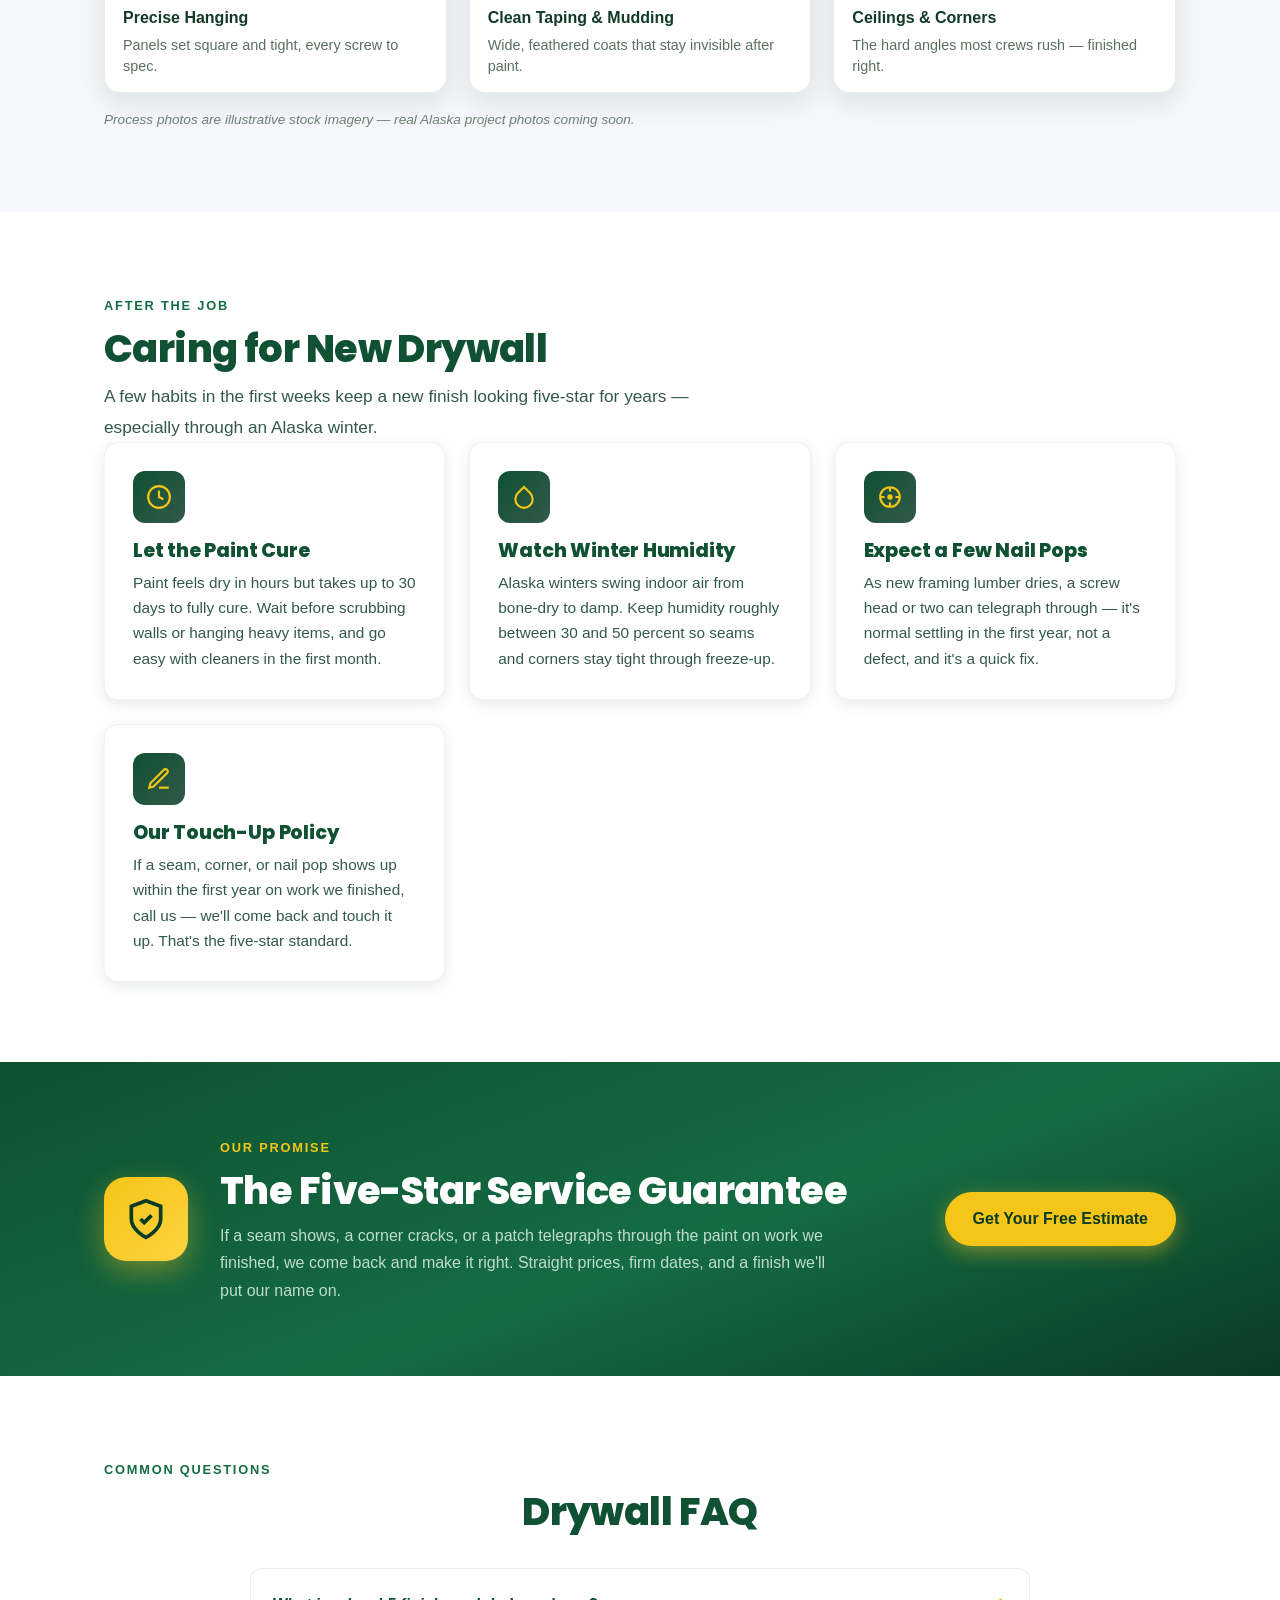
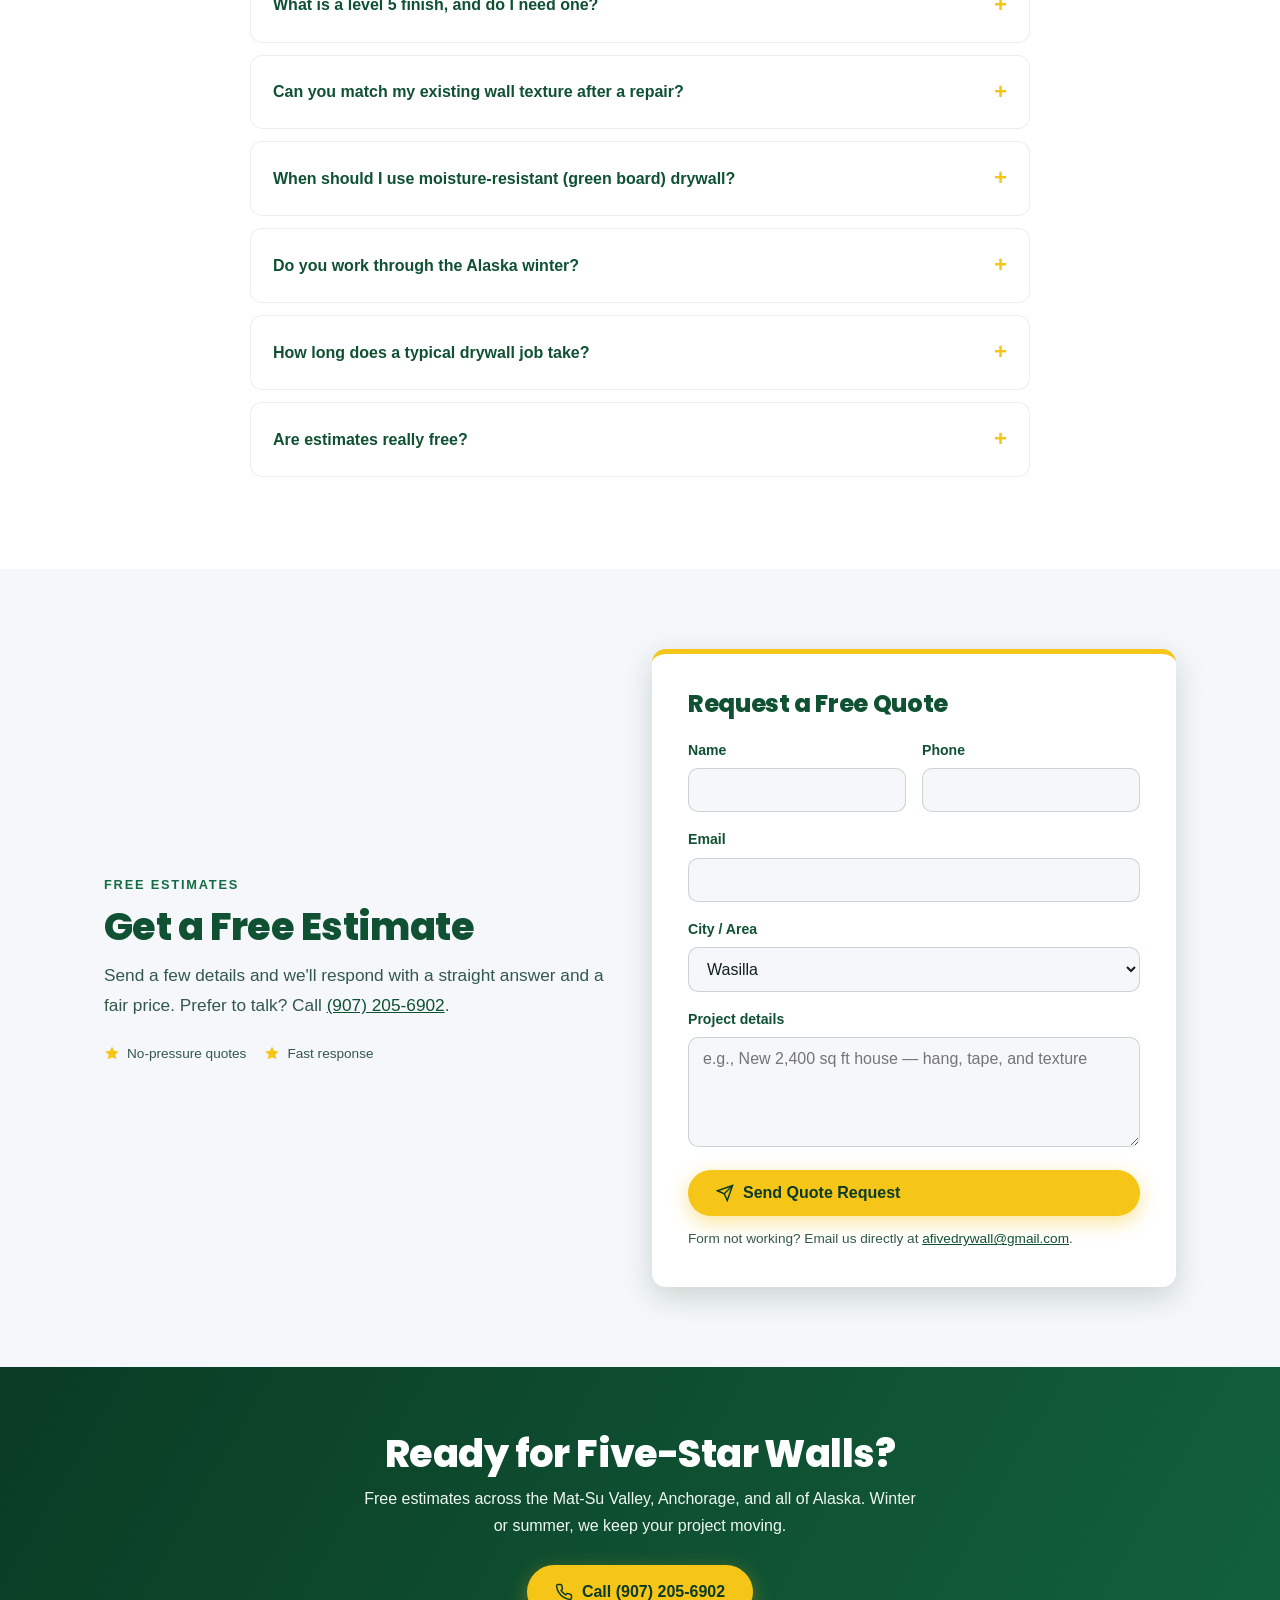
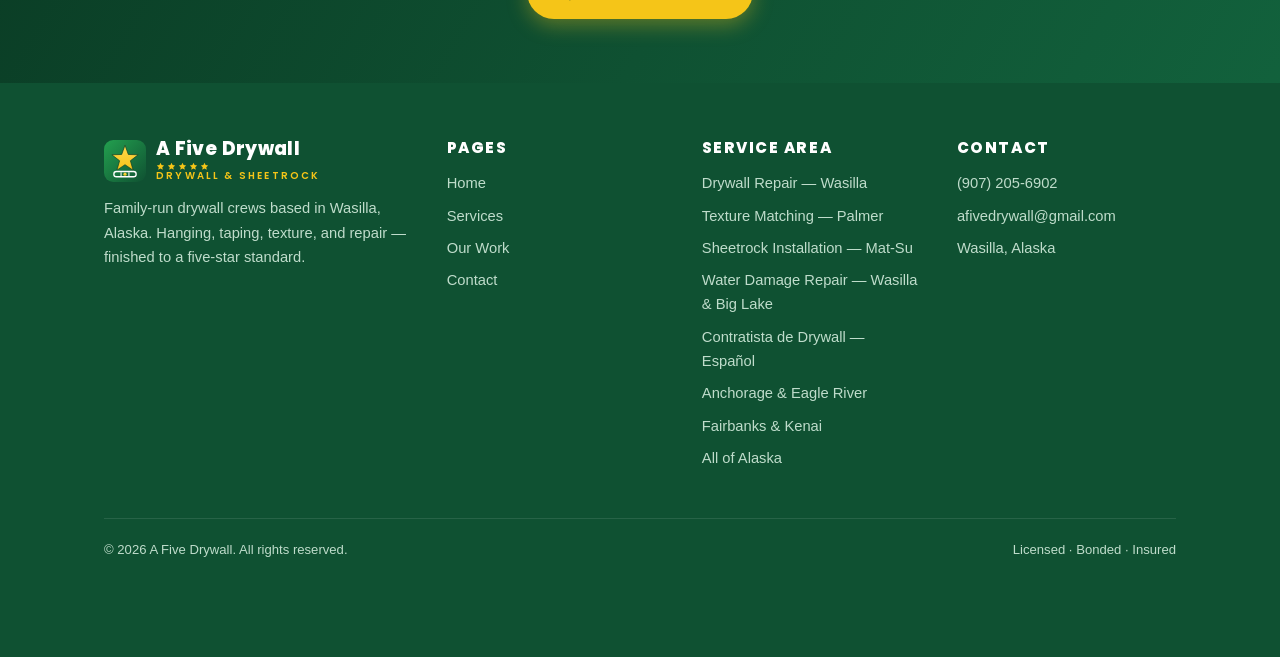
==== commit d87129a2: "Rebrand to A Five Drywall: all titles/JSON-LD/wordmark/form subjects/i18n EN+ES; add 6 real Pexels d" ====
--- a/index.html
+++ b/index.html
@@ -3,19 +3,19 @@
 <head>
 <meta charset="UTF-8">
 <meta name="viewport" content="width=device-width, initial-scale=1.0">
-<title>A Five Star | Drywall Contractor in Wasilla &amp; Anchorage, Alaska — Sheetrock, Taping, Texture</title>
-<meta name="description" content="A Five Star is an Alaska drywall contractor serving Wasilla, Palmer, Anchorage, Eagle River, Fairbanks, Kenai, and all of Alaska. Sheetrock hanging, taping, level 5 finishes, texture matching, and drywall repair. Free estimates.">
+<title>A Five Drywall | Drywall Contractor in Wasilla &amp; Anchorage, Alaska — Sheetrock, Taping, Texture</title>
+<meta name="description" content="A Five Drywall is an Alaska drywall contractor serving Wasilla, Palmer, Anchorage, Eagle River, Fairbanks, Kenai, and all of Alaska. Sheetrock hanging, taping, level 5 finishes, texture matching, and drywall repair. Free estimates.">
 <meta name="keywords" content="drywall contractor Alaska, sheetrock Wasilla, drywall repair Anchorage, taping, mudding, texture, level 5 finish">
 <link rel="canonical" href="https://mrjcarrazco.github.io/afivestar/">
 <link rel="alternate" hreflang="en" href="https://mrjcarrazco.github.io/afivestar/">
 <link rel="alternate" hreflang="es" href="https://mrjcarrazco.github.io/afivestar/?lang=es">
 <link rel="alternate" hreflang="x-default" href="https://mrjcarrazco.github.io/afivestar/">
 <meta property="og:type" content="website">
-<meta property="og:title" content="A Five Star — Alaska Drywall &amp; Sheetrock Contractor">
+<meta property="og:title" content="A Five Drywall — Alaska Drywall &amp; Sheetrock Contractor">
 <meta property="og:description" content="Sheetrock hanging, taping, texture, and repair across Wasilla, Anchorage, and all of Alaska. Free estimates.">
 <meta property="og:url" content="https://mrjcarrazco.github.io/afivestar/">
 <meta property="og:image" content="https://mrjcarrazco.github.io/afivestar/assets/og-image.png">
-<meta property="og:site_name" content="A Five Star">
+<meta property="og:site_name" content="A Five Drywall">
 <meta name="theme-color" content="#0f5132">
 <link rel="icon" href="data:image/svg+xml,%3Csvg xmlns='http://www.w3.org/2000/svg' viewBox='0 0 64 64'%3E%3Cdefs%3E%3ClinearGradient id='g' x1='0' y1='0' x2='1' y2='1'%3E%3Cstop offset='0' stop-color='%2323A04F'/%3E%3Cstop offset='1' stop-color='%230F5132'/%3E%3C/linearGradient%3E%3C/defs%3E%3Crect width='64' height='64' rx='14' fill='url(%23g)'/%3E%3Cpolygon points='32.00,8.00 37.05,22.04 51.97,22.51 40.18,31.66 44.34,45.99 32.00,37.60 19.66,45.99 23.82,31.66 12.03,22.51 26.95,22.04' fill='%23F5C518' stroke='%230A3B24' stroke-width='1' stroke-linejoin='round'/%3E%3Crect x='15' y='48' width='34' height='8' rx='4' fill='none' stroke='white' stroke-width='2'/%3E%3Cline x1='26' y1='49' x2='26' y2='55' stroke='white' stroke-width='1.6'/%3E%3Cline x1='38' y1='49' x2='38' y2='55' stroke='white' stroke-width='1.6'/%3E%3Ccircle cx='32' cy='52' r='2.4' fill='%23F5C518'/%3E%3C/svg%3E">
 <link rel="preconnect" href="https://fonts.googleapis.com">
@@ -27,7 +27,7 @@
   "@context": "https://schema.org",
   "@type": "LocalBusiness",
   "@id": "https://mrjcarrazco.github.io/afivestar/#business",
-  "name": "A Five Star",
+  "name": "A Five Drywall",
   "description": "Drywall and sheetrock contractor serving Wasilla, Palmer, Anchorage, Eagle River, Fairbanks, Kenai, and all of Alaska. Hanging, taping, texture, level 5 finishes, and repair.",
   "url": "https://mrjcarrazco.github.io/afivestar/",
   "telephone": "+1-907-205-6902",
@@ -50,9 +50,9 @@
 
 <header class="site-header">
   <nav class="nav container" aria-label="Main navigation">
-    <a class="brand" href="index.html" aria-label="A Five Star home">
+    <a class="brand" href="index.html" aria-label="A Five Drywall home">
       <svg class="brand-mark" viewBox="0 0 64 64" aria-hidden="true"><defs><linearGradient id="afsgH" x1="0" y1="0" x2="1" y2="1"><stop offset="0" stop-color="#23A04F"/><stop offset="1" stop-color="#0F5132"/></linearGradient><linearGradient id="afsgHg" x1="0" y1="0" x2="0" y2="1"><stop offset="0" stop-color="#FFD84D"/><stop offset="1" stop-color="#F5C518"/></linearGradient></defs><rect width="64" height="64" rx="14" fill="url(#afsgH)"/><polygon points="32.00,8.00 37.05,22.04 51.97,22.51 40.18,31.66 44.34,45.99 32.00,37.60 19.66,45.99 23.82,31.66 12.03,22.51 26.95,22.04" fill="url(#afsgHg)" stroke="#0A3B24" stroke-width="1" stroke-linejoin="round"/><rect x="15" y="48" width="34" height="8" rx="4" fill="none" stroke="#ffffff" stroke-width="2"/><line x1="26" y1="49" x2="26" y2="55" stroke="#ffffff" stroke-width="1.6"/><line x1="38" y1="49" x2="38" y2="55" stroke="#ffffff" stroke-width="1.6"/><circle cx="32" cy="52" r="2.4" fill="url(#afsgHg)"/></svg>
-      <span class="brand-name">A Five Star<span class="brand-stars" aria-hidden="true"><svg viewBox="0 0 24 24"><path d="M12 2l2.9 6.3 6.9.8-5.1 4.7 1.4 6.8-6.1-3.4-6.1 3.4 1.4-6.8L2.2 9.1l6.9-.8z" fill="currentColor"/></svg><svg viewBox="0 0 24 24"><path d="M12 2l2.9 6.3 6.9.8-5.1 4.7 1.4 6.8-6.1-3.4-6.1 3.4 1.4-6.8L2.2 9.1l6.9-.8z" fill="currentColor"/></svg><svg viewBox="0 0 24 24"><path d="M12 2l2.9 6.3 6.9.8-5.1 4.7 1.4 6.8-6.1-3.4-6.1 3.4 1.4-6.8L2.2 9.1l6.9-.8z" fill="currentColor"/></svg><svg viewBox="0 0 24 24"><path d="M12 2l2.9 6.3 6.9.8-5.1 4.7 1.4 6.8-6.1-3.4-6.1 3.4 1.4-6.8L2.2 9.1l6.9-.8z" fill="currentColor"/></svg><svg viewBox="0 0 24 24"><path d="M12 2l2.9 6.3 6.9.8-5.1 4.7 1.4 6.8-6.1-3.4-6.1 3.4 1.4-6.8L2.2 9.1l6.9-.8z" fill="currentColor"/></svg></span><small>Drywall &amp; Sheetrock</small></span>
+      <span class="brand-name">A Five Drywall<span class="brand-stars" aria-hidden="true"><svg viewBox="0 0 24 24"><path d="M12 2l2.9 6.3 6.9.8-5.1 4.7 1.4 6.8-6.1-3.4-6.1 3.4 1.4-6.8L2.2 9.1l6.9-.8z" fill="currentColor"/></svg><svg viewBox="0 0 24 24"><path d="M12 2l2.9 6.3 6.9.8-5.1 4.7 1.4 6.8-6.1-3.4-6.1 3.4 1.4-6.8L2.2 9.1l6.9-.8z" fill="currentColor"/></svg><svg viewBox="0 0 24 24"><path d="M12 2l2.9 6.3 6.9.8-5.1 4.7 1.4 6.8-6.1-3.4-6.1 3.4 1.4-6.8L2.2 9.1l6.9-.8z" fill="currentColor"/></svg><svg viewBox="0 0 24 24"><path d="M12 2l2.9 6.3 6.9.8-5.1 4.7 1.4 6.8-6.1-3.4-6.1 3.4 1.4-6.8L2.2 9.1l6.9-.8z" fill="currentColor"/></svg><svg viewBox="0 0 24 24"><path d="M12 2l2.9 6.3 6.9.8-5.1 4.7 1.4 6.8-6.1-3.4-6.1 3.4 1.4-6.8L2.2 9.1l6.9-.8z" fill="currentColor"/></svg></span><small>Drywall &amp; Sheetrock</small></span>
     </a>
     <button class="nav-toggle" aria-label="Toggle menu" aria-expanded="false">
       <span></span><span></span><span></span>
@@ -77,7 +77,7 @@
     <div>
       <span class="kicker">Wasilla, Alaska — Family Crews, Five-Star Finish</span>
       <h1>Straight walls. Clean seams. <span class="accent">Five-star drywall</span>, done right.</h1>
-      <p class="sub">From new construction hangs to flawless level 5 finishes and seamless repairs, A Five Star brings experienced sheetrock crews to jobs across the Mat-Su Valley, Anchorage, and all of Alaska.</p>
+      <p class="sub">From new construction hangs to flawless level 5 finishes and seamless repairs, A Five Drywall brings experienced sheetrock crews to jobs across the Mat-Su Valley, Anchorage, and all of Alaska.</p>
       <div class="hero-ctas">
         <a class="btn btn-primary" href="contact.html">
           <svg viewBox="0 0 24 24" fill="none" stroke="currentColor" stroke-width="2" aria-hidden="true"><path d="M21 15a2 2 0 0 1-2 2H7l-4 4V5a2 2 0 0 1 2-2h14a2 2 0 0 1 2 2z"/></svg>
@@ -365,34 +365,27 @@
   </div>
 </section>
 
-<!-- ================= TESTIMONIALS ================= -->
-<section class="section" id="testimonials">
-  <div class="container">
-    <span class="kicker">What Clients Say</span>
-    <h2>Built on Word of Mouth</h2>
-    <div class="grid-3" style="margin-top: 36px;" data-stagger>
-      <figure class="card testimonial reveal">
-        <div class="stars" aria-label="5 out of 5 stars">
-          <svg viewBox="0 0 24 24" fill="currentColor" aria-hidden="true"><path d="M12 1l3.09 6.26L22 8.27l-5 4.87 1.18 6.88L12 16.77l-6.18 3.25L7 13.14 2 8.27l6.91-1.01z"/></svg><svg viewBox="0 0 24 24" fill="currentColor" aria-hidden="true"><path d="M12 1l3.09 6.26L22 8.27l-5 4.87 1.18 6.88L12 16.77l-6.18 3.25L7 13.14 2 8.27l6.91-1.01z"/></svg><svg viewBox="0 0 24 24" fill="currentColor" aria-hidden="true"><path d="M12 1l3.09 6.26L22 8.27l-5 4.87 1.18 6.88L12 16.77l-6.18 3.25L7 13.14 2 8.27l6.91-1.01z"/></svg><svg viewBox="0 0 24 24" fill="currentColor" aria-hidden="true"><path d="M12 1l3.09 6.26L22 8.27l-5 4.87 1.18 6.88L12 16.77l-6.18 3.25L7 13.14 2 8.27l6.91-1.01z"/></svg><svg viewBox="0 0 24 24" fill="currentColor" aria-hidden="true"><path d="M12 1l3.09 6.26L22 8.27l-5 4.87 1.18 6.88L12 16.77l-6.18 3.25L7 13.14 2 8.27l6.91-1.01z"/></svg>
-        </div>
-        <blockquote>&ldquo;They hung and finished our whole garage addition in the middle of winter and the seams are invisible. Showed up when they said they would, every day.&rdquo;</blockquote>
-        <figcaption>Sample Review<span>Wasilla homeowner — placeholder text</span></figcaption>
+<!-- ================= CRAFT PHOTOS ================= -->
+<section class="section" id="craft">
+  <div class="container">
+    <span class="kicker">The Craft</span>
+    <h2>Every Stage, Done Right</h2>
+    <p class="lead">Hanging, taping, mudding, and finishing — the same careful process on every job, from a single patch to a whole house.</p>
+    <div class="photo-grid" data-stagger>
+      <figure class="photo-card reveal">
+        <img src="assets/photo-hanging.jpg" alt="Drywall professional fastening sheetrock to framing with a drill" loading="lazy" width="1400" height="933">
+        <figcaption>Precise Hanging<span>Panels set square and tight, every screw to spec.</span></figcaption>
       </figure>
-      <figure class="card testimonial reveal">
-        <div class="stars" aria-label="5 out of 5 stars">
-          <svg viewBox="0 0 24 24" fill="currentColor" aria-hidden="true"><path d="M12 1l3.09 6.26L22 8.27l-5 4.87 1.18 6.88L12 16.77l-6.18 3.25L7 13.14 2 8.27l6.91-1.01z"/></svg><svg viewBox="0 0 24 24" fill="currentColor" aria-hidden="true"><path d="M12 1l3.09 6.26L22 8.27l-5 4.87 1.18 6.88L12 16.77l-6.18 3.25L7 13.14 2 8.27l6.91-1.01z"/></svg><svg viewBox="0 0 24 24" fill="currentColor" aria-hidden="true"><path d="M12 1l3.09 6.26L22 8.27l-5 4.87 1.18 6.88L12 16.77l-6.18 3.25L7 13.14 2 8.27l6.91-1.01z"/></svg><svg viewBox="0 0 24 24" fill="currentColor" aria-hidden="true"><path d="M12 1l3.09 6.26L22 8.27l-5 4.87 1.18 6.88L12 16.77l-6.18 3.25L7 13.14 2 8.27l6.91-1.01z"/></svg><svg viewBox="0 0 24 24" fill="currentColor" aria-hidden="true"><path d="M12 1l3.09 6.26L22 8.27l-5 4.87 1.18 6.88L12 16.77l-6.18 3.25L7 13.14 2 8.27l6.91-1.01z"/></svg>
-        </div>
-        <blockquote>&ldquo;Had a ceiling leak patch that three other guys couldn't blend. Their texture match is perfect — you cannot tell where the repair is.&rdquo;</blockquote>
-        <figcaption>Sample Review<span>Anchorage homeowner — placeholder text</span></figcaption>
+      <figure class="photo-card reveal">
+        <img src="assets/photo-mudding.jpg" alt="Drywall finisher applying joint compound to a wall seam" loading="lazy" width="1400" height="2100">
+        <figcaption>Clean Taping &amp; Mudding<span>Wide, feathered coats that stay invisible after paint.</span></figcaption>
       </figure>
-      <figure class="card testimonial reveal">
-        <div class="stars" aria-label="5 out of 5 stars">
-          <svg viewBox="0 0 24 24" fill="currentColor" aria-hidden="true"><path d="M12 1l3.09 6.26L22 8.27l-5 4.87 1.18 6.88L12 16.77l-6.18 3.25L7 13.14 2 8.27l6.91-1.01z"/></svg><svg viewBox="0 0 24 24" fill="currentColor" aria-hidden="true"><path d="M12 1l3.09 6.26L22 8.27l-5 4.87 1.18 6.88L12 16.77l-6.18 3.25L7 13.14 2 8.27l6.91-1.01z"/></svg><svg viewBox="0 0 24 24" fill="currentColor" aria-hidden="true"><path d="M12 1l3.09 6.26L22 8.27l-5 4.87 1.18 6.88L12 16.77l-6.18 3.25L7 13.14 2 8.27l6.91-1.01z"/></svg><svg viewBox="0 0 24 24" fill="currentColor" aria-hidden="true"><path d="M12 1l3.09 6.26L22 8.27l-5 4.87 1.18 6.88L12 16.77l-6.18 3.25L7 13.14 2 8.27l6.91-1.01z"/></svg><svg viewBox="0 0 24 24" fill="currentColor" aria-hidden="true"><path d="M12 1l3.09 6.26L22 8.27l-5 4.87 1.18 6.88L12 16.77l-6.18 3.25L7 13.14 2 8.27l6.91-1.01z"/></svg>
-        </div>
-        <blockquote>&ldquo;We build three to five houses a year and this is the only drywall crew we call now. Clean level 5 work and they hit every schedule date.&rdquo;</blockquote>
-        <figcaption>Sample Review<span>Mat-Su Valley builder — placeholder text</span></figcaption>
+      <figure class="photo-card reveal">
+        <img src="assets/photo-taping.jpg" alt="Drywall finisher running a taped ceiling joint" loading="lazy" width="1400" height="2100">
+        <figcaption>Ceilings &amp; Corners<span>The hard angles most crews rush — finished right.</span></figcaption>
       </figure>
     </div>
+    <p class="photo-note">Process photos are illustrative stock imagery — real Alaska project photos coming soon.</p>
   </div>
 </section>
 
@@ -491,7 +484,7 @@
       </div>
       <form class="quote-panel" action="https://formsubmit.co/afivedrywall@gmail.com" method="POST"><!-- JUAN: replace email in action URL -->
         <h2>Request a Free Quote</h2>
-        <input type="hidden" name="_subject" value="New estimate request — A Five Star website">
+        <input type="hidden" name="_subject" value="New estimate request — A Five Drywall website">
         <input type="hidden" name="_next" value="https://mrjcarrazco.github.io/afivestar/thanks.html">
         <input type="hidden" name="_captcha" value="false">
         <div class="form-grid">
@@ -536,7 +529,7 @@
       <div>
         <a class="brand" href="index.html" style="margin-bottom:14px;">
           <svg class="brand-mark" viewBox="0 0 64 64" aria-hidden="true"><defs><linearGradient id="afsgF" x1="0" y1="0" x2="1" y2="1"><stop offset="0" stop-color="#23A04F"/><stop offset="1" stop-color="#0F5132"/></linearGradient><linearGradient id="afsgFg" x1="0" y1="0" x2="0" y2="1"><stop offset="0" stop-color="#FFD84D"/><stop offset="1" stop-color="#F5C518"/></linearGradient></defs><rect width="64" height="64" rx="14" fill="url(#afsgF)"/><polygon points="32.00,8.00 37.05,22.04 51.97,22.51 40.18,31.66 44.34,45.99 32.00,37.60 19.66,45.99 23.82,31.66 12.03,22.51 26.95,22.04" fill="url(#afsgFg)" stroke="#0A3B24" stroke-width="1" stroke-linejoin="round"/><rect x="15" y="48" width="34" height="8" rx="4" fill="none" stroke="#ffffff" stroke-width="2"/><line x1="26" y1="49" x2="26" y2="55" stroke="#ffffff" stroke-width="1.6"/><line x1="38" y1="49" x2="38" y2="55" stroke="#ffffff" stroke-width="1.6"/><circle cx="32" cy="52" r="2.4" fill="url(#afsgFg)"/></svg>
-          <span class="brand-name">A Five Star<span class="brand-stars" aria-hidden="true"><svg viewBox="0 0 24 24"><path d="M12 2l2.9 6.3 6.9.8-5.1 4.7 1.4 6.8-6.1-3.4-6.1 3.4 1.4-6.8L2.2 9.1l6.9-.8z" fill="currentColor"/></svg><svg viewBox="0 0 24 24"><path d="M12 2l2.9 6.3 6.9.8-5.1 4.7 1.4 6.8-6.1-3.4-6.1 3.4 1.4-6.8L2.2 9.1l6.9-.8z" fill="currentColor"/></svg><svg viewBox="0 0 24 24"><path d="M12 2l2.9 6.3 6.9.8-5.1 4.7 1.4 6.8-6.1-3.4-6.1 3.4 1.4-6.8L2.2 9.1l6.9-.8z" fill="currentColor"/></svg><svg viewBox="0 0 24 24"><path d="M12 2l2.9 6.3 6.9.8-5.1 4.7 1.4 6.8-6.1-3.4-6.1 3.4 1.4-6.8L2.2 9.1l6.9-.8z" fill="currentColor"/></svg><svg viewBox="0 0 24 24"><path d="M12 2l2.9 6.3 6.9.8-5.1 4.7 1.4 6.8-6.1-3.4-6.1 3.4 1.4-6.8L2.2 9.1l6.9-.8z" fill="currentColor"/></svg></span><small>Drywall &amp; Sheetrock</small></span>
+          <span class="brand-name">A Five Drywall<span class="brand-stars" aria-hidden="true"><svg viewBox="0 0 24 24"><path d="M12 2l2.9 6.3 6.9.8-5.1 4.7 1.4 6.8-6.1-3.4-6.1 3.4 1.4-6.8L2.2 9.1l6.9-.8z" fill="currentColor"/></svg><svg viewBox="0 0 24 24"><path d="M12 2l2.9 6.3 6.9.8-5.1 4.7 1.4 6.8-6.1-3.4-6.1 3.4 1.4-6.8L2.2 9.1l6.9-.8z" fill="currentColor"/></svg><svg viewBox="0 0 24 24"><path d="M12 2l2.9 6.3 6.9.8-5.1 4.7 1.4 6.8-6.1-3.4-6.1 3.4 1.4-6.8L2.2 9.1l6.9-.8z" fill="currentColor"/></svg><svg viewBox="0 0 24 24"><path d="M12 2l2.9 6.3 6.9.8-5.1 4.7 1.4 6.8-6.1-3.4-6.1 3.4 1.4-6.8L2.2 9.1l6.9-.8z" fill="currentColor"/></svg><svg viewBox="0 0 24 24"><path d="M12 2l2.9 6.3 6.9.8-5.1 4.7 1.4 6.8-6.1-3.4-6.1 3.4 1.4-6.8L2.2 9.1l6.9-.8z" fill="currentColor"/></svg></span><small>Drywall &amp; Sheetrock</small></span>
         </a>
         <p style="margin-top:12px;">Family-run drywall crews based in Wasilla, Alaska. Hanging, taping, texture, and repair — finished to a five-star standard.</p>
       </div>
@@ -572,13 +565,13 @@
       </div>
     </div>
     <div class="footer-bottom">
-      <span>&copy; 2026 A Five Star. All rights reserved.</span>
+      <span>&copy; 2026 A Five Drywall. All rights reserved.</span>
       <span>Licensed &middot; Bonded &middot; Insured<!-- JUAN: replace license # --></span>
     </div>
   </div>
 </footer>
 
-<a class="call-fab" href="tel:+19072056902" aria-label="Call A Five Star at (907) 205-6902">
+<a class="call-fab" href="tel:+19072056902" aria-label="Call A Five Drywall at (907) 205-6902">
   <svg viewBox="0 0 24 24" fill="none" stroke="currentColor" stroke-width="2" aria-hidden="true"><path d="M22 16.92v3a2 2 0 0 1-2.18 2 19.79 19.79 0 0 1-8.63-3.07 19.5 19.5 0 0 1-6-6 19.79 19.79 0 0 1-3.07-8.67A2 2 0 0 1 4.11 2h3a2 2 0 0 1 2 1.72c.127.96.361 1.903.7 2.81a2 2 0 0 1-.45 2.11L8.09 9.91a16 16 0 0 0 6 6l1.27-1.27a2 2 0 0 1 2.11-.45c.907.339 1.85.573 2.81.7A2 2 0 0 1 22 16.92z"/></svg>
   Call Now
 </a>
--- a/css/styles.css
+++ b/css/styles.css
@@ -1,5 +1,5 @@
 /* ============================================================
-   A Five Star — Drywall & Sheetrock, Wasilla AK
+   A Five Drywall — Drywall & Sheetrock, Wasilla AK
    Palette: deep green family (#0F5132/#0A3B24) + #23A04F accent, gold #F5C518
    ============================================================ */
 :root {
@@ -836,3 +836,13 @@
   mask: url("data:image/svg+xml,%3Csvg xmlns='http://www.w3.org/2000/svg' viewBox='0 0 24 24'%3E%3Cpath fill='black' d='M9 16.2 4.8 12l-1.4 1.4L9 19 21 7l-1.4-1.4z'/%3E%3C/svg%3E") center/contain no-repeat; }
 .steps-list { margin: 0.6rem 0 1rem 1.2rem; padding: 0; }
 .steps-list li { margin: 8px 0; }
+
+
+/* ===== Craft photo grids (stock process imagery) ===== */
+.photo-grid{display:grid;grid-template-columns:repeat(auto-fit,minmax(260px,1fr));gap:22px;margin-top:36px}
+.photo-card{margin:0;border-radius:16px;overflow:hidden;background:#fff;border:1px solid rgba(15,81,50,.1);box-shadow:0 10px 28px rgba(10,40,25,.1)}
+.photo-card img{width:100%;height:250px;object-fit:cover;display:block}
+.photo-card figcaption{padding:14px 18px 16px;font-weight:700;color:#123a28}
+.photo-card figcaption span{display:block;margin-top:3px;font-weight:400;font-size:.9rem;color:#5b6f62;line-height:1.45}
+.photo-note{margin-top:16px;font-size:.85rem;color:#6f7f73;font-style:italic}
+@media (max-width:480px){.photo-card img{height:210px}}
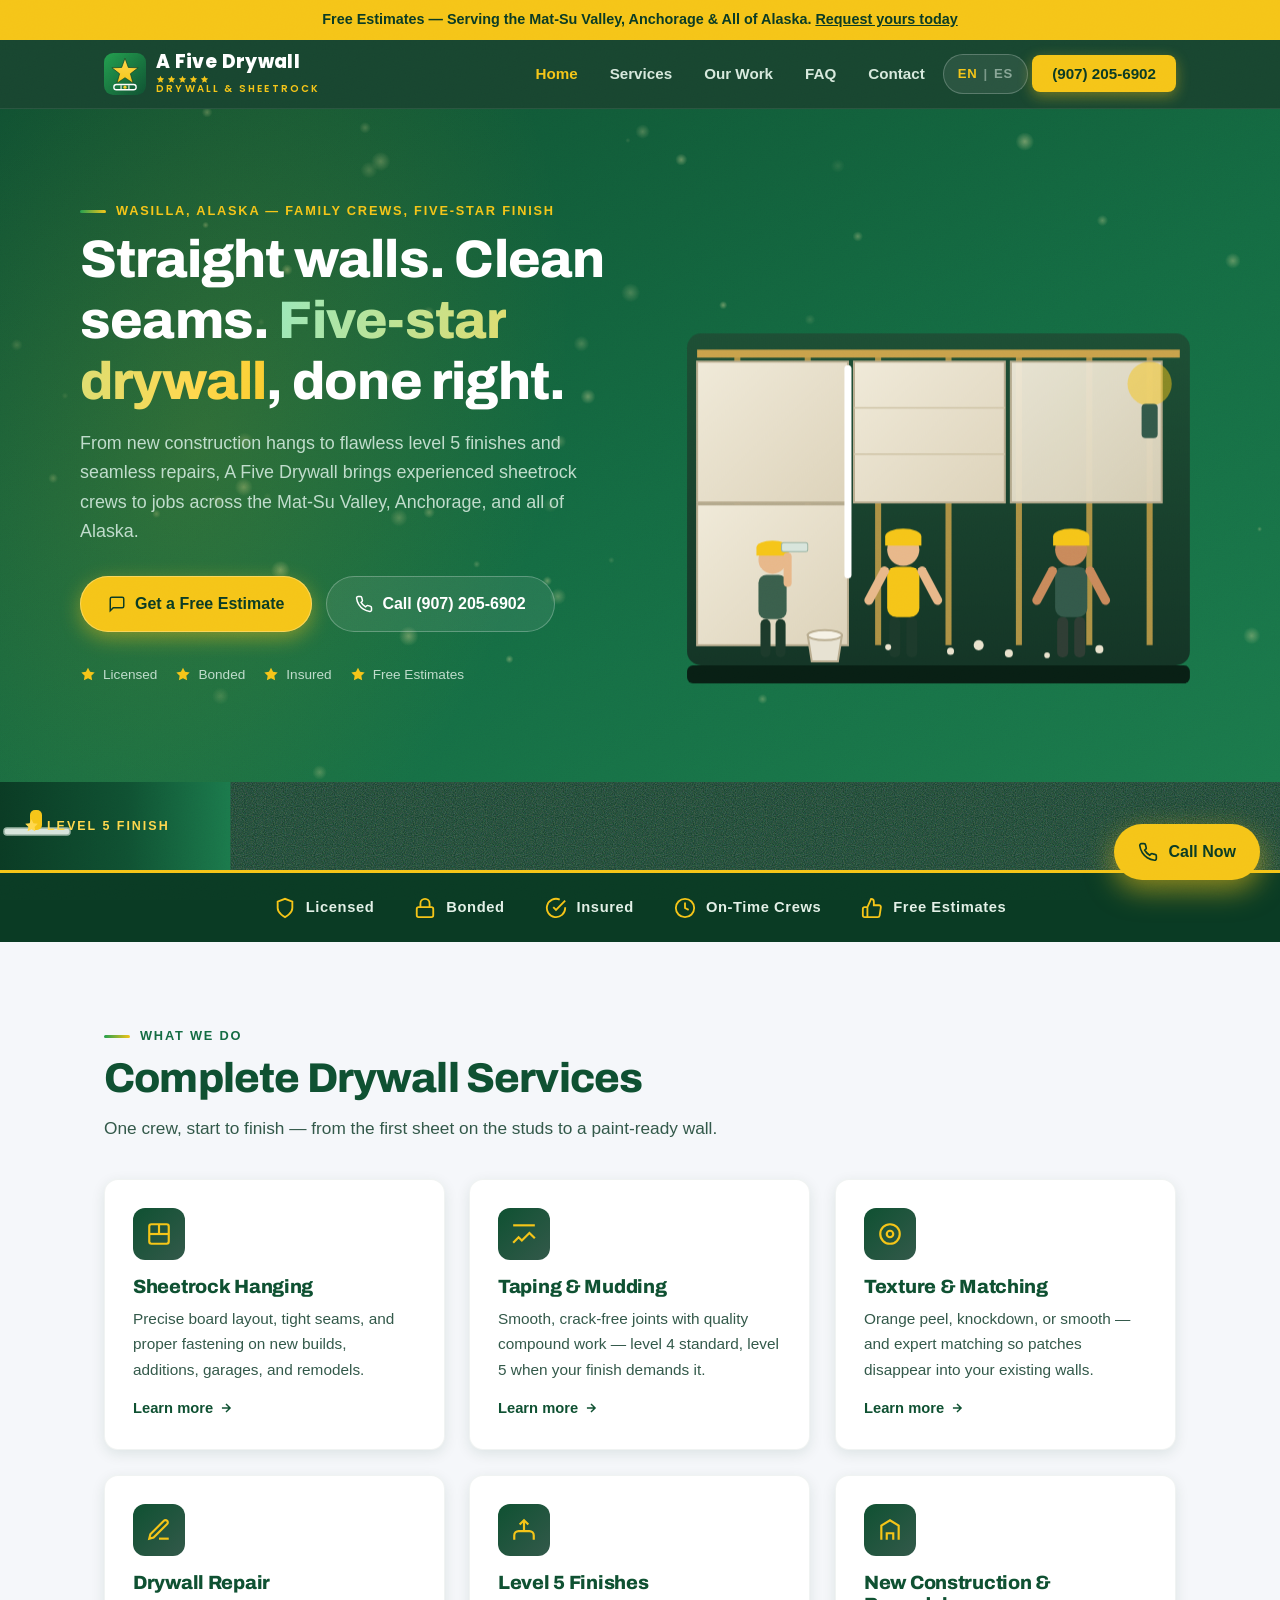
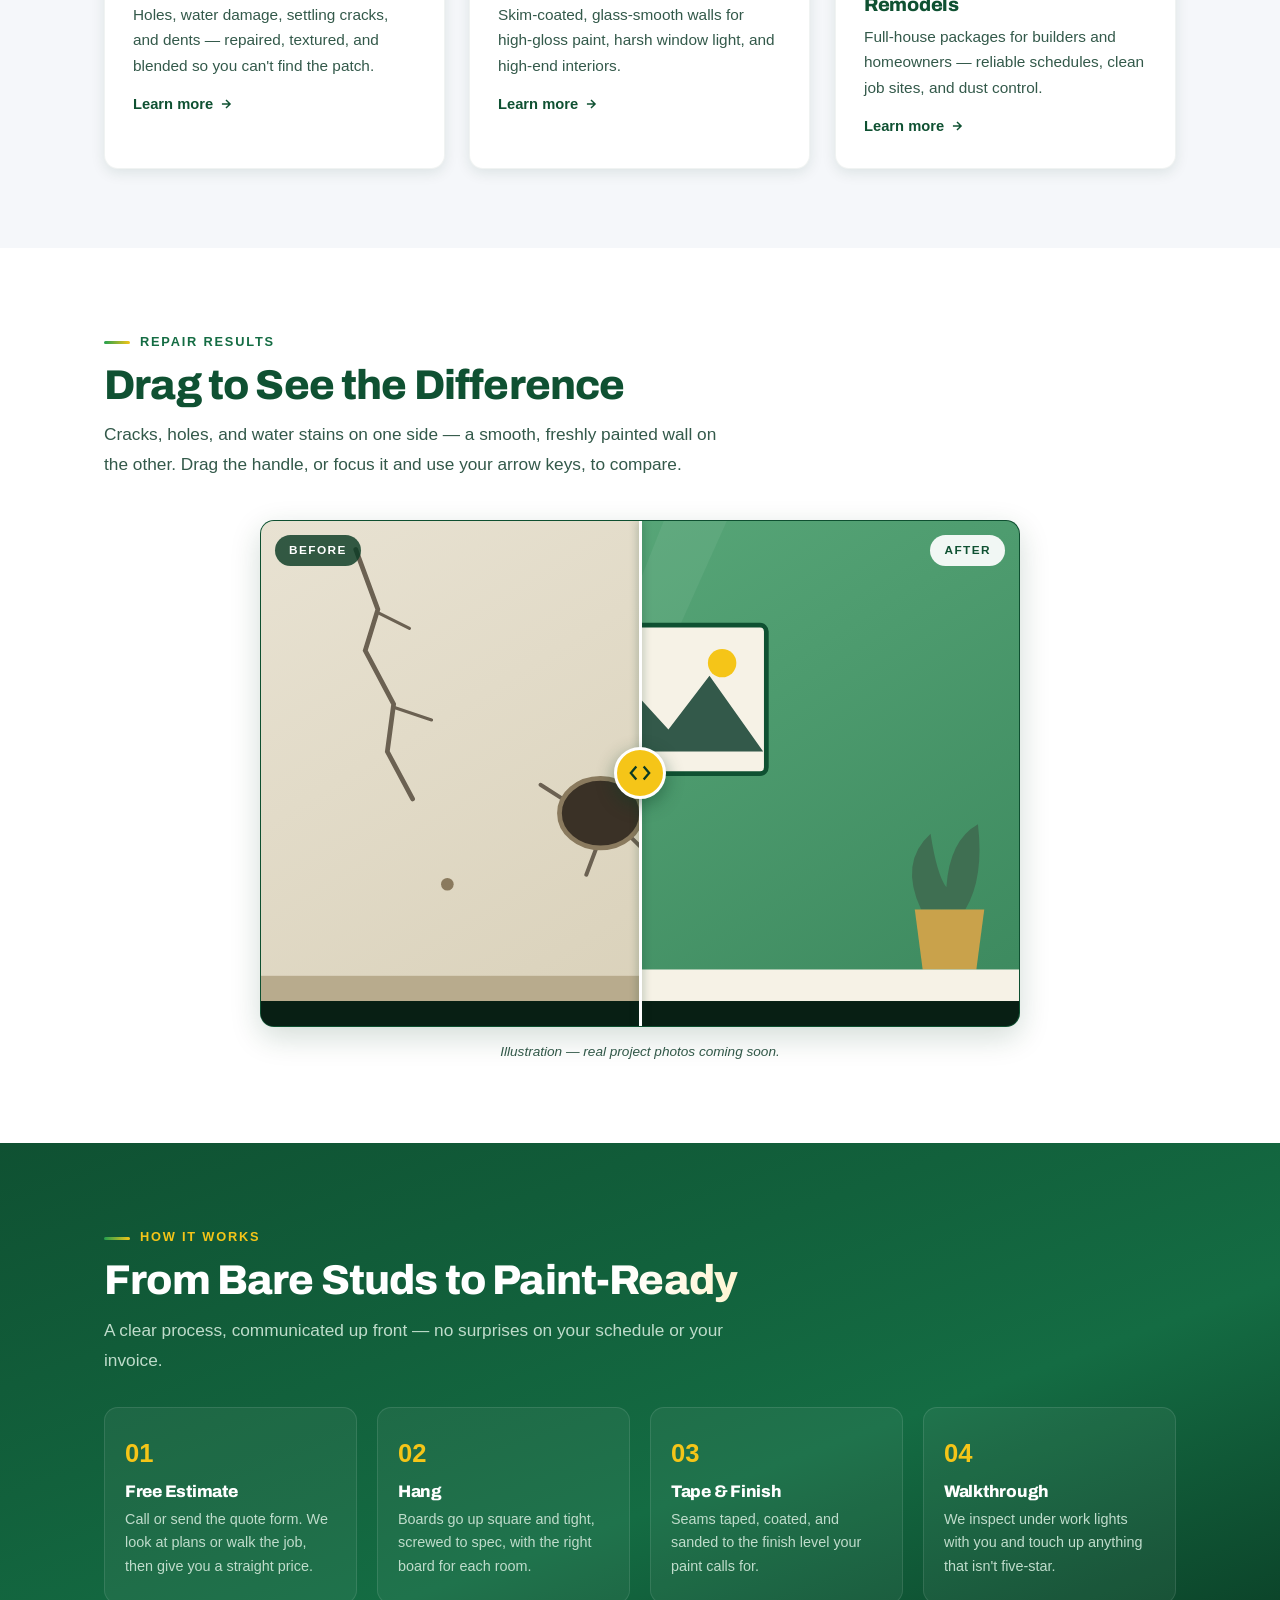
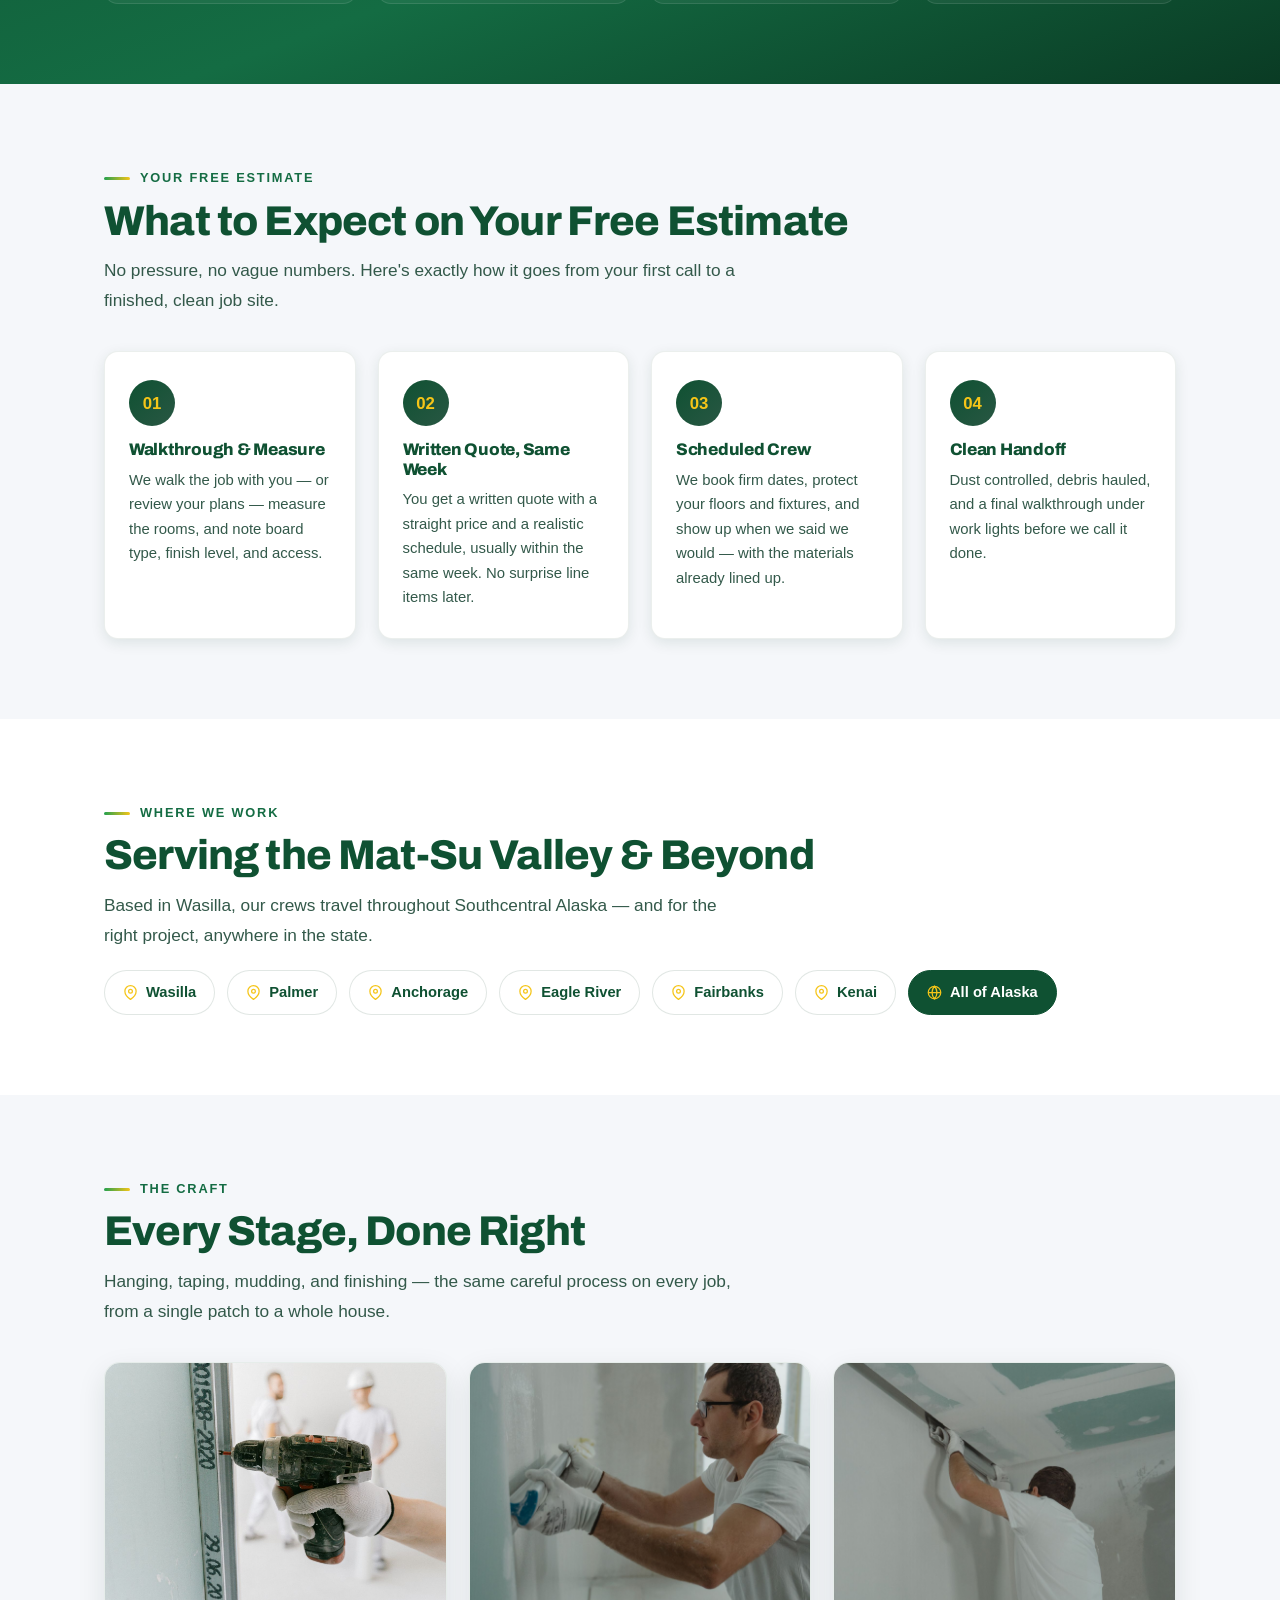
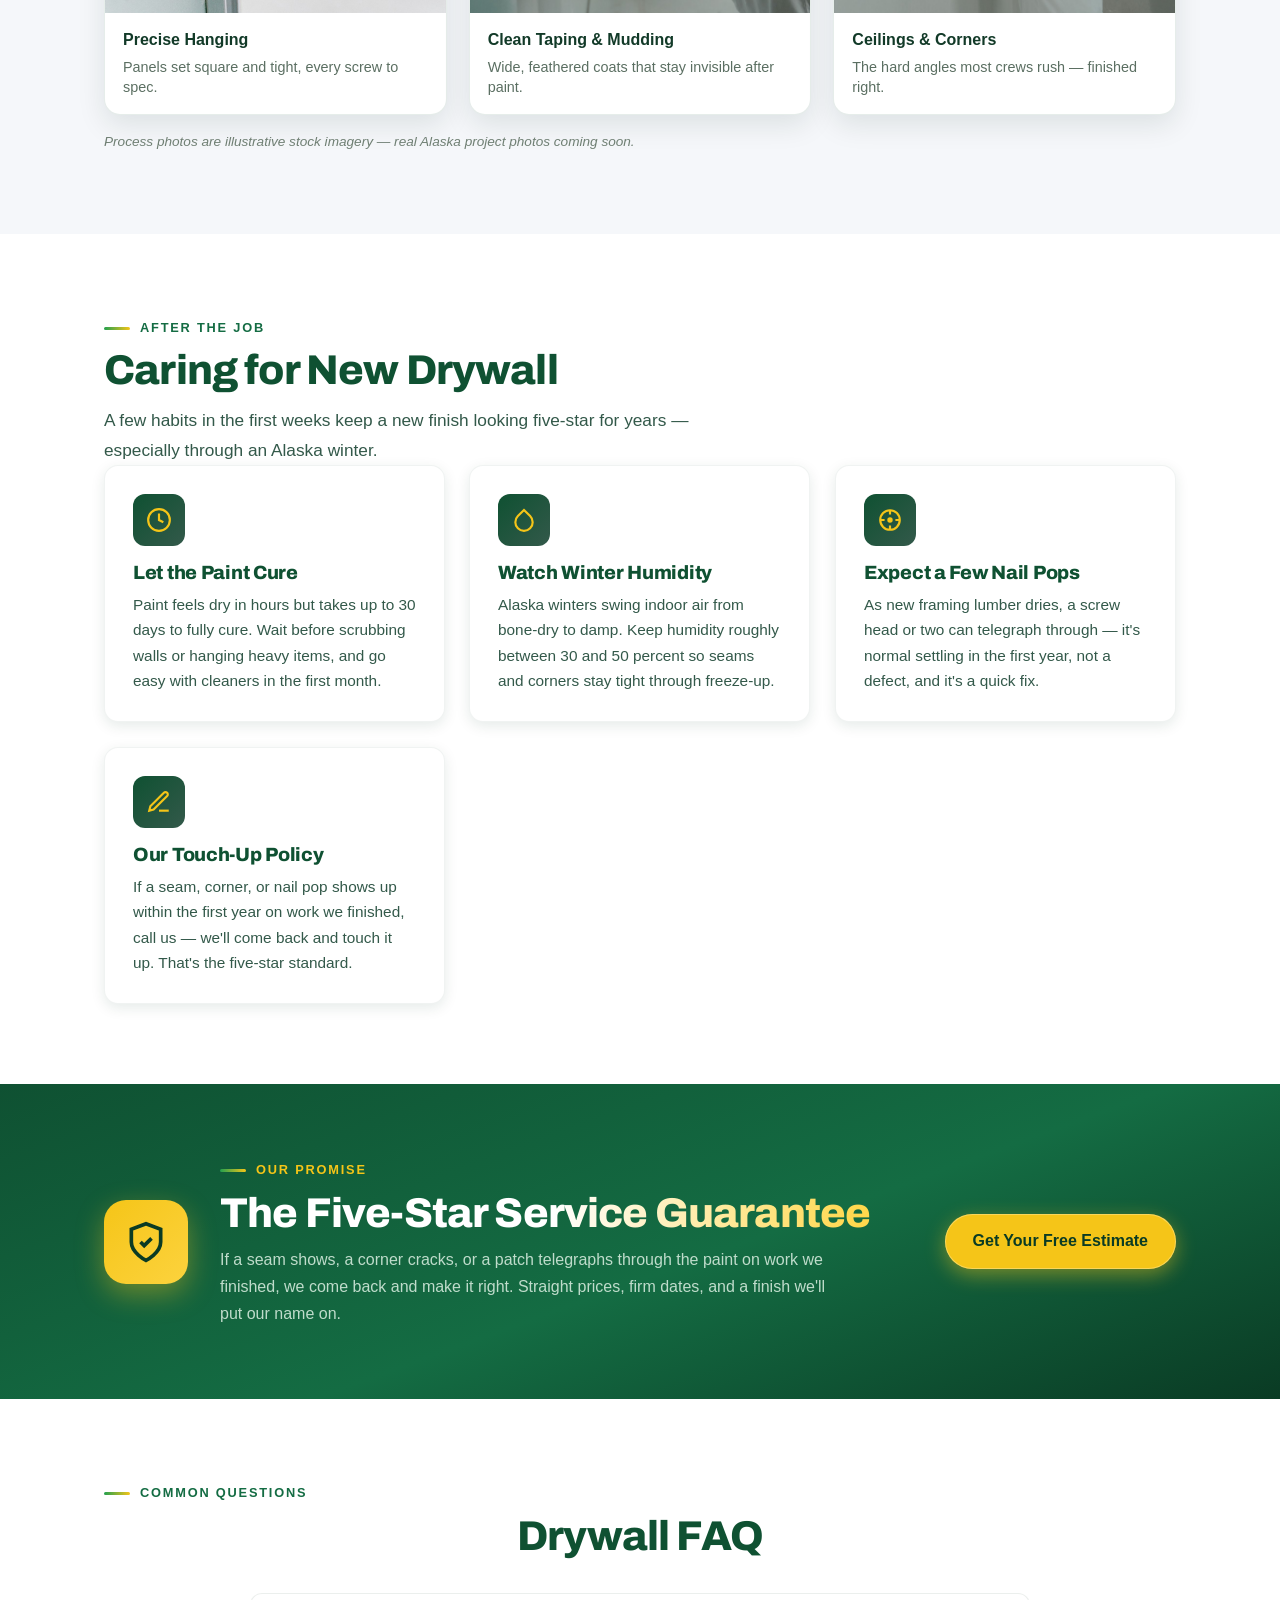
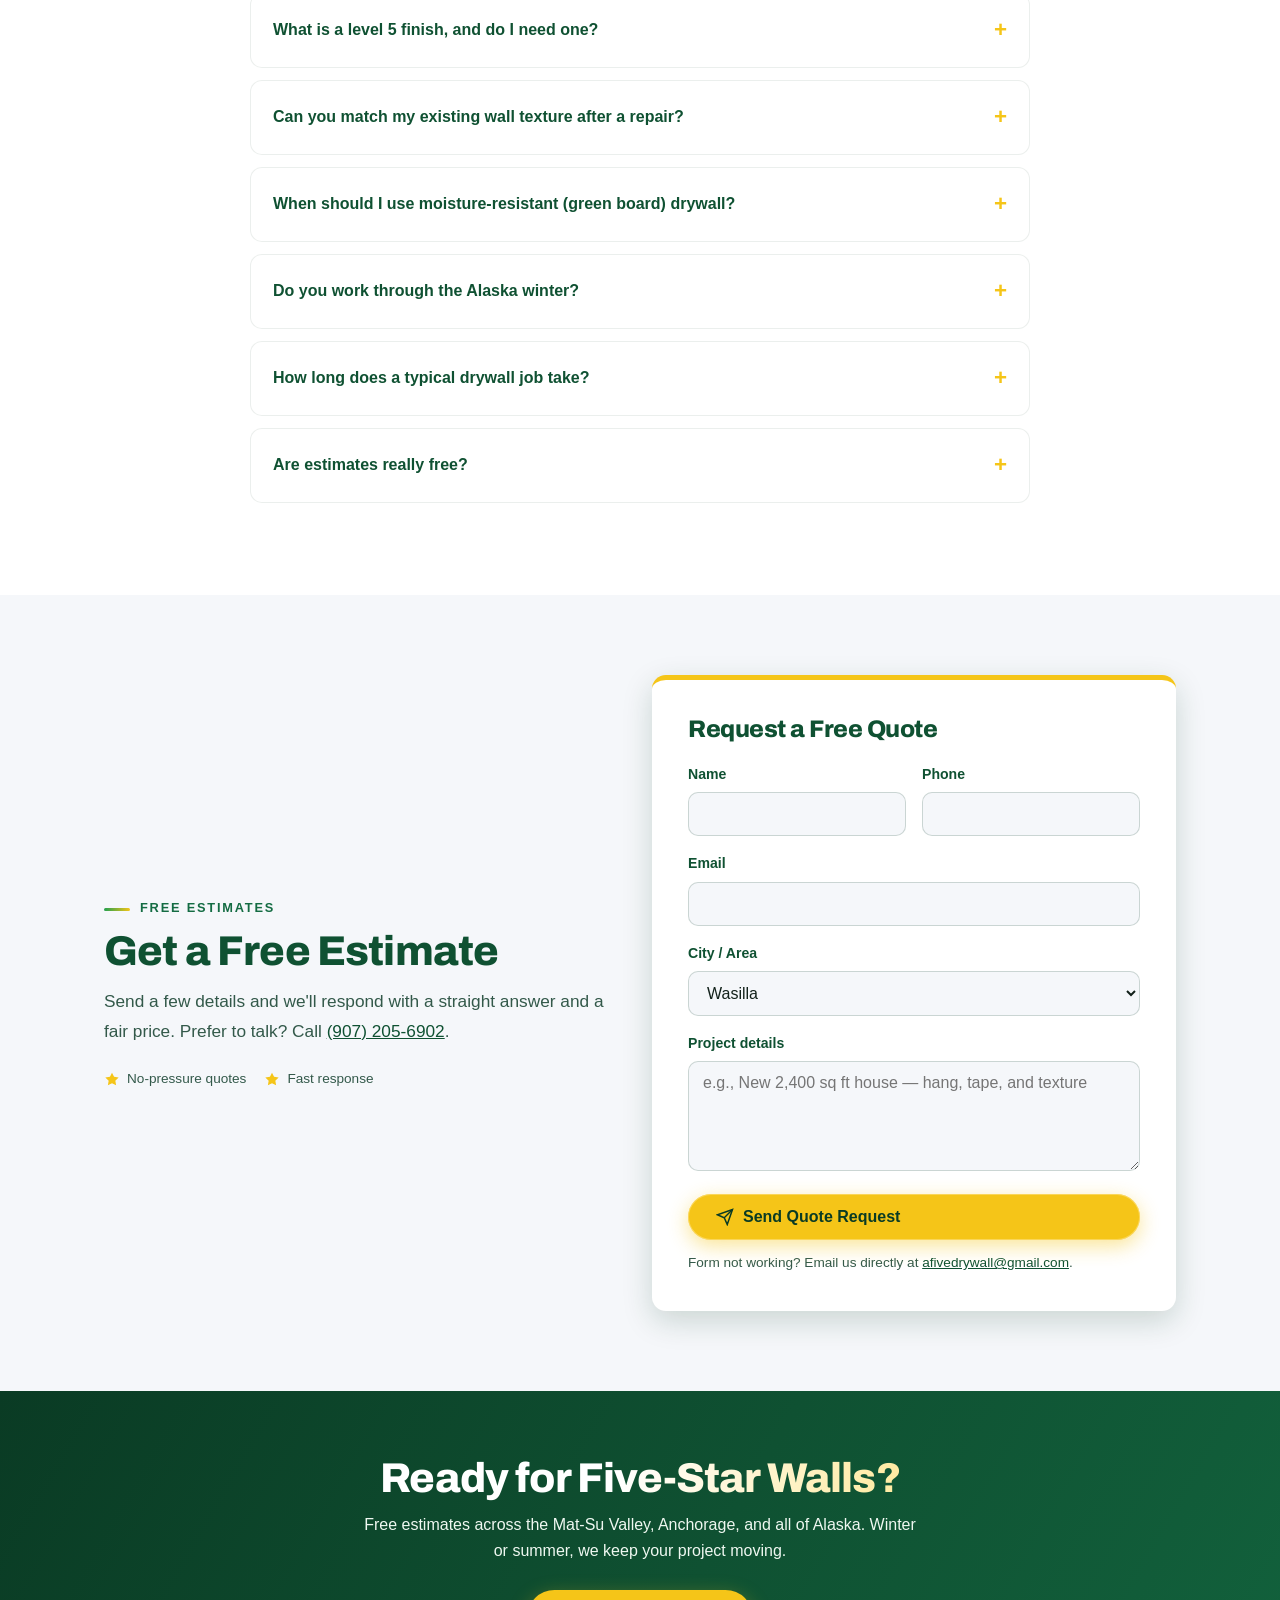
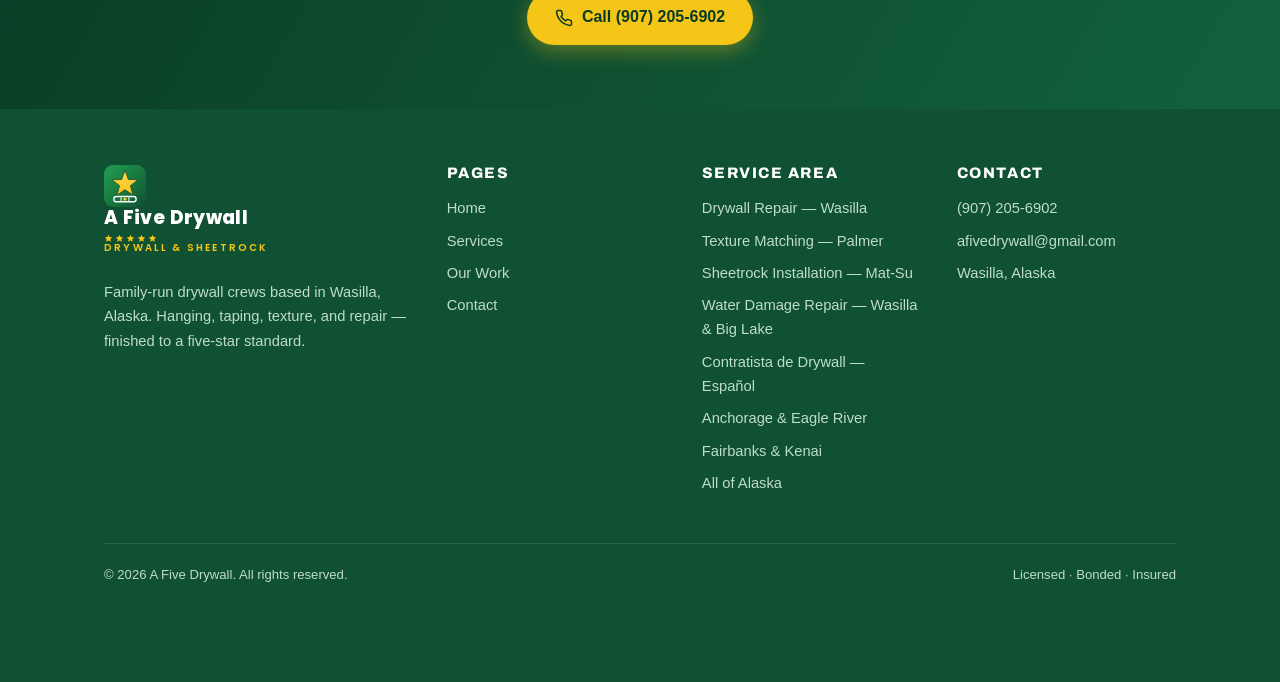
==== commit 2cfc7b19: "Visual elevation pass v2+v3: Archivo display type, hero dust-mote canvas + gradient shimmer headline" ====
--- a/index.html
+++ b/index.html
@@ -20,7 +20,8 @@
 <link rel="icon" href="data:image/svg+xml,%3Csvg xmlns='http://www.w3.org/2000/svg' viewBox='0 0 64 64'%3E%3Cdefs%3E%3ClinearGradient id='g' x1='0' y1='0' x2='1' y2='1'%3E%3Cstop offset='0' stop-color='%2323A04F'/%3E%3Cstop offset='1' stop-color='%230F5132'/%3E%3C/linearGradient%3E%3C/defs%3E%3Crect width='64' height='64' rx='14' fill='url(%23g)'/%3E%3Cpolygon points='32.00,8.00 37.05,22.04 51.97,22.51 40.18,31.66 44.34,45.99 32.00,37.60 19.66,45.99 23.82,31.66 12.03,22.51 26.95,22.04' fill='%23F5C518' stroke='%230A3B24' stroke-width='1' stroke-linejoin='round'/%3E%3Crect x='15' y='48' width='34' height='8' rx='4' fill='none' stroke='white' stroke-width='2'/%3E%3Cline x1='26' y1='49' x2='26' y2='55' stroke='white' stroke-width='1.6'/%3E%3Cline x1='38' y1='49' x2='38' y2='55' stroke='white' stroke-width='1.6'/%3E%3Ccircle cx='32' cy='52' r='2.4' fill='%23F5C518'/%3E%3C/svg%3E">
 <link rel="preconnect" href="https://fonts.googleapis.com">
 <link rel="preconnect" href="https://fonts.gstatic.com" crossorigin>
-<link href="https://fonts.googleapis.com/css2?family=Poppins:wght@700;800&display=swap" rel="stylesheet">
+<link href="https://fonts.googleapis.com/css2?family=Archivo:wght@700;800;900&family=Poppins:wght@700;800&display=swap" rel="stylesheet">
+<script>document.documentElement.classList.add('js');</script>
 <link rel="stylesheet" href="css/styles.css">
 <script type="application/ld+json">
 {
@@ -173,6 +174,9 @@
         <circle class="anim-dust" cx="300" cy="330" r="5" fill="#e9e2cd"/>
         <circle class="anim-dust-2" cx="330" cy="338" r="4" fill="#e9e2cd"/>
         <circle class="anim-dust-3" cx="272" cy="336" r="3.5" fill="#e9e2cd"/>
+        <circle class="anim-dust-4" cx="210" cy="332" r="3" fill="#e9e2cd"/>
+        <circle class="anim-dust-5" cx="420" cy="334" r="4" fill="#e9e2cd"/>
+        <circle class="anim-dust-6" cx="368" cy="340" r="2.8" fill="#e9e2cd"/>
         <!-- work light glow -->
         <circle class="anim-glow" cx="470" cy="70" r="22" fill="#f5c518" opacity="0.5"/>
         <rect x="462" y="90" width="16" height="34" rx="4" fill="#33594a"/>
@@ -182,6 +186,13 @@
     </div>
   </div>
 </section>
+
+<!-- Signature: level-5 smooth-finish band (decorative) -->
+<div class="finish-band" aria-hidden="true">
+  <div class="finish-smooth"></div>
+  <svg class="finish-trowel" viewBox="0 0 74 40"><rect x="4" y="22" width="66" height="7" rx="3" fill="#d8e5dc" stroke="#9ab5a4" stroke-width="1.5"/><rect x="30" y="4" width="12" height="20" rx="5" fill="#f5c518"/></svg>
+  <span class="finish-label"><svg viewBox="0 0 24 24" fill="currentColor" aria-hidden="true"><path d="M12 1l3.09 6.26L22 8.27l-5 4.87 1.18 6.88L12 16.77l-6.18 3.25L7 13.14 2 8.27l6.91-1.01z"/></svg>Level 5 finish</span>
+</div>
 
 <!-- ================= TRUST STRIP ================= -->
 <div class="trust-strip">
@@ -576,6 +587,10 @@
   Call Now
 </a>
 
+<script>
+(function(){function go(){var els=document.querySelectorAll('.reveal');for(var i=0;i<els.length;i++){els[i].className+=' in'}}
+if(window.addEventListener){window.addEventListener('load',function(){setTimeout(go,2000)});setTimeout(go,4000)}else{setTimeout(go,4000)}})();
+</script>
 <script src="js/main.js"></script>
 <script src="js/i18n.js"></script>
 </body>
--- a/css/styles.css
+++ b/css/styles.css
@@ -42,14 +42,14 @@
 .container { max-width: var(--maxw); margin: 0 auto; padding: 0 24px; }
 
 h1, h2, h3, h4 {
-  font-family: "Poppins", "Segoe UI", Arial, sans-serif;
+  font-family: "Archivo", "Poppins", "Segoe UI", Arial, sans-serif;
   font-weight: 800;
-  line-height: 1.2;
+  line-height: 1.15;
   color: var(--green);
-  letter-spacing: -0.01em;
-}
-
-h2 { font-size: clamp(1.6rem, 3.5vw, 2.4rem); margin-bottom: 0.6rem; letter-spacing: -0.015em; }
+  letter-spacing: -0.015em;
+}
+
+h2 { font-size: clamp(1.7rem, 3.8vw, 2.6rem); margin-bottom: 0.6rem; letter-spacing: -0.02em; font-weight: 800; }
 h3 { font-size: 1.2rem; }
 
 .section { padding: 80px 0; }
@@ -248,9 +248,9 @@
 .hero-trust span { display: inline-flex; align-items: center; gap: 7px; }
 .hero-trust svg { width: 16px; height: 16px; color: var(--gold); }
 
-/* Parallax drift layers in hero */
+/* Parallax drift layers in hero (rAF-lerp driven from main.js — no CSS transition lag) */
 .hero-scene { position: relative; }
-.parallax { will-change: transform; transition: transform 0.15s linear; }
+.parallax { will-change: transform; }
 
 /* ---------- Animated SVG scene keyframes ---------- */
 @keyframes panel-lift {
@@ -638,9 +638,12 @@
   font-size: 0.82rem;
 }
 
-/* ---------- Reveal on scroll ---------- */
-.reveal { opacity: 0; transform: translateY(24px); transition: opacity 0.7s var(--ease), transform 0.7s var(--ease); transition-delay: var(--reveal-delay, 0s); }
-.reveal.in { opacity: 1; transform: none; }
+/* ---------- Reveal on scroll ----------
+   Hidden state is gated behind html.js (set by an inline head script) so a JS
+   failure can never blank the page; an inline ES5 force-reveal net also fires
+   at load+2s on every page. */
+html.js .reveal { opacity: 0; transform: translateY(24px); transition: opacity 0.7s var(--ease), transform 0.7s var(--ease); transition-delay: var(--reveal-delay, 0s); }
+html.js .reveal.in { opacity: 1; transform: none; }
 
 /* ---------- Before / After compare slider ---------- */
 .ba-wrap { max-width: 760px; margin: 40px auto 0; }
@@ -846,3 +849,161 @@
 .photo-card figcaption span{display:block;margin-top:3px;font-weight:400;font-size:.9rem;color:#5b6f62;line-height:1.45}
 .photo-note{margin-top:16px;font-size:.85rem;color:#6f7f73;font-style:italic}
 @media (max-width:480px){.photo-card img{height:210px}}
+
+
+/* ============================================================
+   ELEVATION KIT v2 — depth, motion, polish (brand green + gold)
+   All motion respects prefers-reduced-motion via the global rule.
+   ============================================================ */
+
+/* --- Hero dust canvas (injected by js/main.js) + light shaft --- */
+.dust-canvas{position:absolute;top:0;left:0;right:0;bottom:0;width:100%;height:100%;z-index:0;pointer-events:none;opacity:.9}
+.hero > .container, .page-hero > .container{position:relative;z-index:1}
+.hero::after, .page-hero::after{content:"";position:absolute;top:-30%;left:-12%;width:55%;height:160%;background:radial-gradient(closest-side, rgba(245,197,24,.13), rgba(245,197,24,0));transform:rotate(18deg);pointer-events:none;z-index:0}
+
+/* --- Gradient shimmer on hero key phrase + gradient display headings on dark bands --- */
+@supports ((-webkit-background-clip: text) or (background-clip: text)) {
+  .hero h1 .accent{
+    background:linear-gradient(100deg,#9BE8B9 0%,#FFD84D 38%,#F5C518 52%,#FFE89A 68%,#9BE8B9 100%);
+    background-size:220% 100%;
+    -webkit-background-clip:text;background-clip:text;
+    -webkit-text-fill-color:transparent;color:#FFD84D;
+    animation:accent-shimmer 7s linear infinite;
+  }
+  .section-dark h2, .guarantee-band h2, .cta-band h2, .page-hero h1{
+    background:linear-gradient(95deg,#ffffff 0%,#ffffff 48%,#FFD84D 92%);
+    -webkit-background-clip:text;background-clip:text;
+    -webkit-text-fill-color:transparent;
+  }
+}
+@keyframes accent-shimmer{0%{background-position:0% 0}100%{background-position:220% 0}}
+
+/* --- Kicker: gradient dash --- */
+.kicker::before{content:"";display:inline-block;width:26px;height:3px;border-radius:2px;background:linear-gradient(90deg,var(--accent),var(--gold-cta));margin-right:10px;vertical-align:middle}
+
+/* --- Glowing pill CTAs: layered glow + sheen sweep + hover lift --- */
+.btn{position:relative;overflow:hidden}
+.btn-primary{box-shadow:0 6px 20px rgba(245,197,24,.45),inset 0 0 0 1px rgba(255,232,154,.5)}
+.btn-primary::after{content:"";position:absolute;top:0;bottom:0;left:-70%;width:45%;background:linear-gradient(105deg,rgba(255,255,255,0) 0%,rgba(255,255,255,.55) 50%,rgba(255,255,255,0) 100%);transform:skewX(-18deg);transition:left .55s var(--ease)}
+.btn-primary:hover::after{left:125%}
+.btn-primary:hover{transform:translateY(-3px);box-shadow:0 12px 30px rgba(245,197,24,.55),0 0 24px rgba(245,197,24,.3)}
+.btn-ghost:hover{transform:translateY(-3px);box-shadow:0 10px 26px rgba(10,59,36,.35),inset 0 0 0 1px rgba(255,255,255,.35)}
+.nav-cta:hover{box-shadow:0 8px 22px rgba(245,197,24,.55)}
+
+/* --- Card depth: lift + gold border-glow (tilt added by JS on fine pointers) --- */
+.card:hover, .scene-card:hover{transform:translateY(-6px);border-color:rgba(245,197,24,.55);box-shadow:0 18px 44px rgba(10,59,36,.20),0 0 0 1px rgba(245,197,24,.30),0 0 26px rgba(245,197,24,.14)}
+.expect-step:hover, .service-row:hover{border-color:rgba(245,197,24,.45);box-shadow:0 16px 40px rgba(10,59,36,.18),0 0 0 1px rgba(245,197,24,.22)}
+.step:hover{border-color:rgba(245,197,24,.4)}
+.tilt{will-change:transform}
+
+/* --- Signature: level-5 smooth-finish trowel band (index) --- */
+.finish-band{position:relative;height:88px;overflow:hidden;background:#0a3b24 url("data:image/svg+xml,%3Csvg xmlns='http://www.w3.org/2000/svg' width='140' height='140'%3E%3Cfilter id='r'%3E%3CfeTurbulence type='fractalNoise' baseFrequency='0.9' numOctaves='2'/%3E%3C/filter%3E%3Crect width='140' height='140' filter='url(%23r)' opacity='0.35'/%3E%3C/svg%3E")}
+.finish-smooth{position:absolute;top:0;left:0;bottom:0;width:100%;background:linear-gradient(90deg,var(--green-deep),var(--green) 55%,#1b7a4c);transform-origin:left center;transform:scaleX(.18);animation:finish-wipe 8s var(--ease) infinite}
+.finish-trowel{position:absolute;top:50%;left:0;width:74px;height:40px;margin-top:-20px;animation:finish-glide 8s var(--ease) infinite;z-index:2}
+.finish-label{position:absolute;top:50%;left:24px;transform:translateY(-50%);z-index:3;color:#ffd84d;font-weight:800;font-size:.78rem;letter-spacing:.16em;text-transform:uppercase;display:inline-flex;align-items:center;gap:8px}
+.finish-label svg{width:15px;height:15px;flex:none}
+@keyframes finish-wipe{0%{transform:scaleX(.04)}72%{transform:scaleX(1)}100%{transform:scaleX(1)}}
+@keyframes finish-glide{0%{transform:translateX(-80px)}72%{transform:translateX(100vw)}100%{transform:translateX(100vw)}}
+@media (prefers-reduced-motion: reduce){.finish-smooth{transform:scaleX(1)}.finish-trowel{display:none}}
+
+/* --- Film-grain overlay (injected by js/main.js) --- */
+.grain{position:fixed;top:0;left:0;right:0;bottom:0;z-index:9990;pointer-events:none;opacity:.05;mix-blend-mode:overlay;background-image:url("data:image/svg+xml,%3Csvg xmlns='http://www.w3.org/2000/svg' width='160' height='160'%3E%3Cfilter id='n'%3E%3CfeTurbulence type='fractalNoise' baseFrequency='0.75' numOctaves='2' stitchTiles='stitch'/%3E%3C/filter%3E%3Crect width='160' height='160' filter='url(%23n)'/%3E%3C/svg%3E")}
+
+@media (max-width:768px){.finish-band{height:64px}.finish-label{left:14px;font-size:.68rem}}
+
+
+/* ============================================================
+   ANIMATION AUDIT v3 — every pre-existing motion rebuilt:
+   spring easing, entrance choreography, tactile hover/press on
+   all interactive elements, richer SVG trade-scene loops.
+   Hot paths are transform/opacity only; reduced-motion safe
+   (entrances use backwards fill from visible base styles).
+   ============================================================ */
+:root{--ease-spring:cubic-bezier(.34,1.56,.64,1);--ease-soft:cubic-bezier(.45,.05,.55,.95)}
+
+/* --- Hero + page-hero entrance choreography --- */
+@keyframes rise-in{from{opacity:0;transform:translateY(26px)}to{opacity:1;transform:none}}
+@keyframes scene-in{from{opacity:0;transform:translateY(30px) scale(.965)}to{opacity:1;transform:none}}
+html.js .hero .kicker{animation:rise-in .7s var(--ease) .05s backwards}
+html.js .hero h1{animation:rise-in .85s var(--ease) .16s backwards}
+html.js .hero p.sub{animation:rise-in .85s var(--ease) .3s backwards}
+html.js .hero .hero-ctas{animation:rise-in .85s var(--ease) .44s backwards}
+html.js .hero .hero-trust{animation:rise-in .85s var(--ease) .58s backwards}
+html.js .hero-scene{animation:scene-in 1.05s var(--ease) .3s backwards}
+html.js .page-hero .kicker{animation:rise-in .7s var(--ease) .05s backwards}
+html.js .page-hero h1{animation:rise-in .85s var(--ease) .16s backwards}
+html.js .page-hero p{animation:rise-in .85s var(--ease) .3s backwards}
+
+/* --- Reveals: springier rise --- */
+html.js .reveal{transition:opacity .75s var(--ease),transform .75s var(--ease-spring);transition-delay:var(--reveal-delay,0s)}
+
+/* --- SVG trade scenes: light pass + extra dust loops --- */
+.hero-scene{overflow:hidden;border-radius:16px}
+.scene-card .scene{position:relative;overflow:hidden}
+.hero-scene::after,.scene-card .scene::after{content:"";position:absolute;top:0;left:0;right:0;bottom:0;background:linear-gradient(115deg,transparent 40%,rgba(255,255,255,.09) 50%,transparent 60%);transform:translateX(-130%);animation:light-pass 7.5s var(--ease-soft) infinite;pointer-events:none}
+.scene-card .scene::after{animation-delay:1.2s}
+@keyframes light-pass{0%{transform:translateX(-130%)}55%{transform:translateX(130%)}100%{transform:translateX(130%)}}
+.anim-dust-4{animation:dust-float 3.4s ease-out .6s infinite}
+.anim-dust-5{animation:dust-float 3.1s ease-out 1.5s infinite}
+.anim-dust-6{animation:dust-float 3.7s ease-out 2.3s infinite}
+
+/* --- Crew-scene keyframe polish: panel lands with a soft settle --- */
+@keyframes panel-lift{
+  0%{transform:translateY(46px);opacity:0}
+  18%{opacity:1}
+  42%{transform:translateY(-3px)}
+  52%{transform:translateY(0)}
+  100%{transform:translateY(0);opacity:1}
+}
+.anim-sander{animation-timing-function:ease-in-out}
+.anim-drift{animation-timing-function:var(--ease-soft)}
+
+/* --- Before/after slider: attract nudge until first touch, tactile handle --- */
+@keyframes ba-nudge{0%,100%{transform:translate(-50%,-50%)}50%{transform:translate(calc(-50% - 9px),-50%)}}
+.ba-nudge{animation:ba-nudge 1.7s var(--ease-soft) 1.4s 3}
+.ba-used{animation:none}
+.ba-handle{transition:background .2s,transform .25s var(--ease-spring)}
+.ba-handle:hover{transform:translate(-50%,-50%) scale(1.07)}
+.ba-handle:active{transform:translate(-50%,-50%) scale(.96);cursor:grabbing}
+
+/* --- Tactile press + hover on every interactive element --- */
+.btn{transition:transform .25s var(--ease-spring),background .2s,box-shadow .25s}
+.btn:active,.nav-cta:active,.call-fab:active{transform:translateY(1px) scale(.97)}
+.nav-links a{transition:background .2s,color .2s,transform .2s var(--ease-spring)}
+.nav-links a:hover{transform:translateY(-1px)}
+.lang-toggle{transition:background .2s,border-color .2s,transform .2s var(--ease-spring)}
+.lang-toggle:hover{transform:translateY(-1px)}
+.lang-toggle:active{transform:scale(.95)}
+.banner a{transition:opacity .2s}
+.banner a:hover{opacity:.75}
+.site-footer a{display:inline-block;transition:color .2s,transform .22s var(--ease-spring)}
+.site-footer a:hover{transform:translateX(3px)}
+.card,.scene-card{transition:transform .35s var(--ease-spring),box-shadow .3s,border-color .25s}
+.expect-step,.service-row{transition:transform .3s var(--ease-spring),box-shadow .3s,border-color .25s}
+.card .icon,.service-row .icon{transition:transform .35s var(--ease-spring),box-shadow .35s}
+.card:hover .icon,.service-row:hover .icon{transform:translateY(-4px) scale(1.07);box-shadow:0 8px 18px rgba(10,59,36,.3)}
+.step{transition:background .25s,transform .3s var(--ease-spring),border-color .25s}
+.step::before{transition:transform .3s var(--ease-spring)}
+.step:hover::before{transform:translateY(-2px) scale(1.12)}
+.expect-step::before{transition:transform .3s var(--ease-spring)}
+.expect-step:hover::before{transform:scale(1.1) rotate(-4deg)}
+.trust-badge{transition:transform .25s var(--ease-spring),color .2s}
+.area-tag{transition:border-color .2s,transform .25s var(--ease-spring),box-shadow .2s}
+.area-tag:active{transform:scale(.96)}
+
+/* --- Photo cards: lift + slow ken-burns zoom --- */
+.photo-card{transition:transform .35s var(--ease-spring),box-shadow .3s}
+.photo-card:hover{transform:translateY(-5px);box-shadow:0 18px 40px rgba(10,40,25,.18),0 0 0 1px rgba(245,197,24,.25)}
+.photo-card img{transition:transform .8s var(--ease)}
+.photo-card:hover img{transform:scale(1.045)}
+
+/* --- FAQ: hover tint, spring + icon, body slide-in --- */
+details.faq summary{transition:color .2s,background .25s}
+details.faq summary:hover{background:rgba(35,160,79,.06)}
+details.faq summary::after{transition:transform .35s var(--ease-spring)}
+@keyframes faq-open{from{opacity:0;transform:translateY(-7px)}to{opacity:1;transform:none}}
+details.faq[open] .faq-body{animation:faq-open .4s var(--ease) backwards}
+
+/* --- Form focus micro-lift --- */
+label.field input,label.field select,label.field textarea{transition:border-color .2s,box-shadow .2s,transform .2s}
+label.field input:focus,label.field select:focus,label.field textarea:focus{transform:translateY(-1px)}
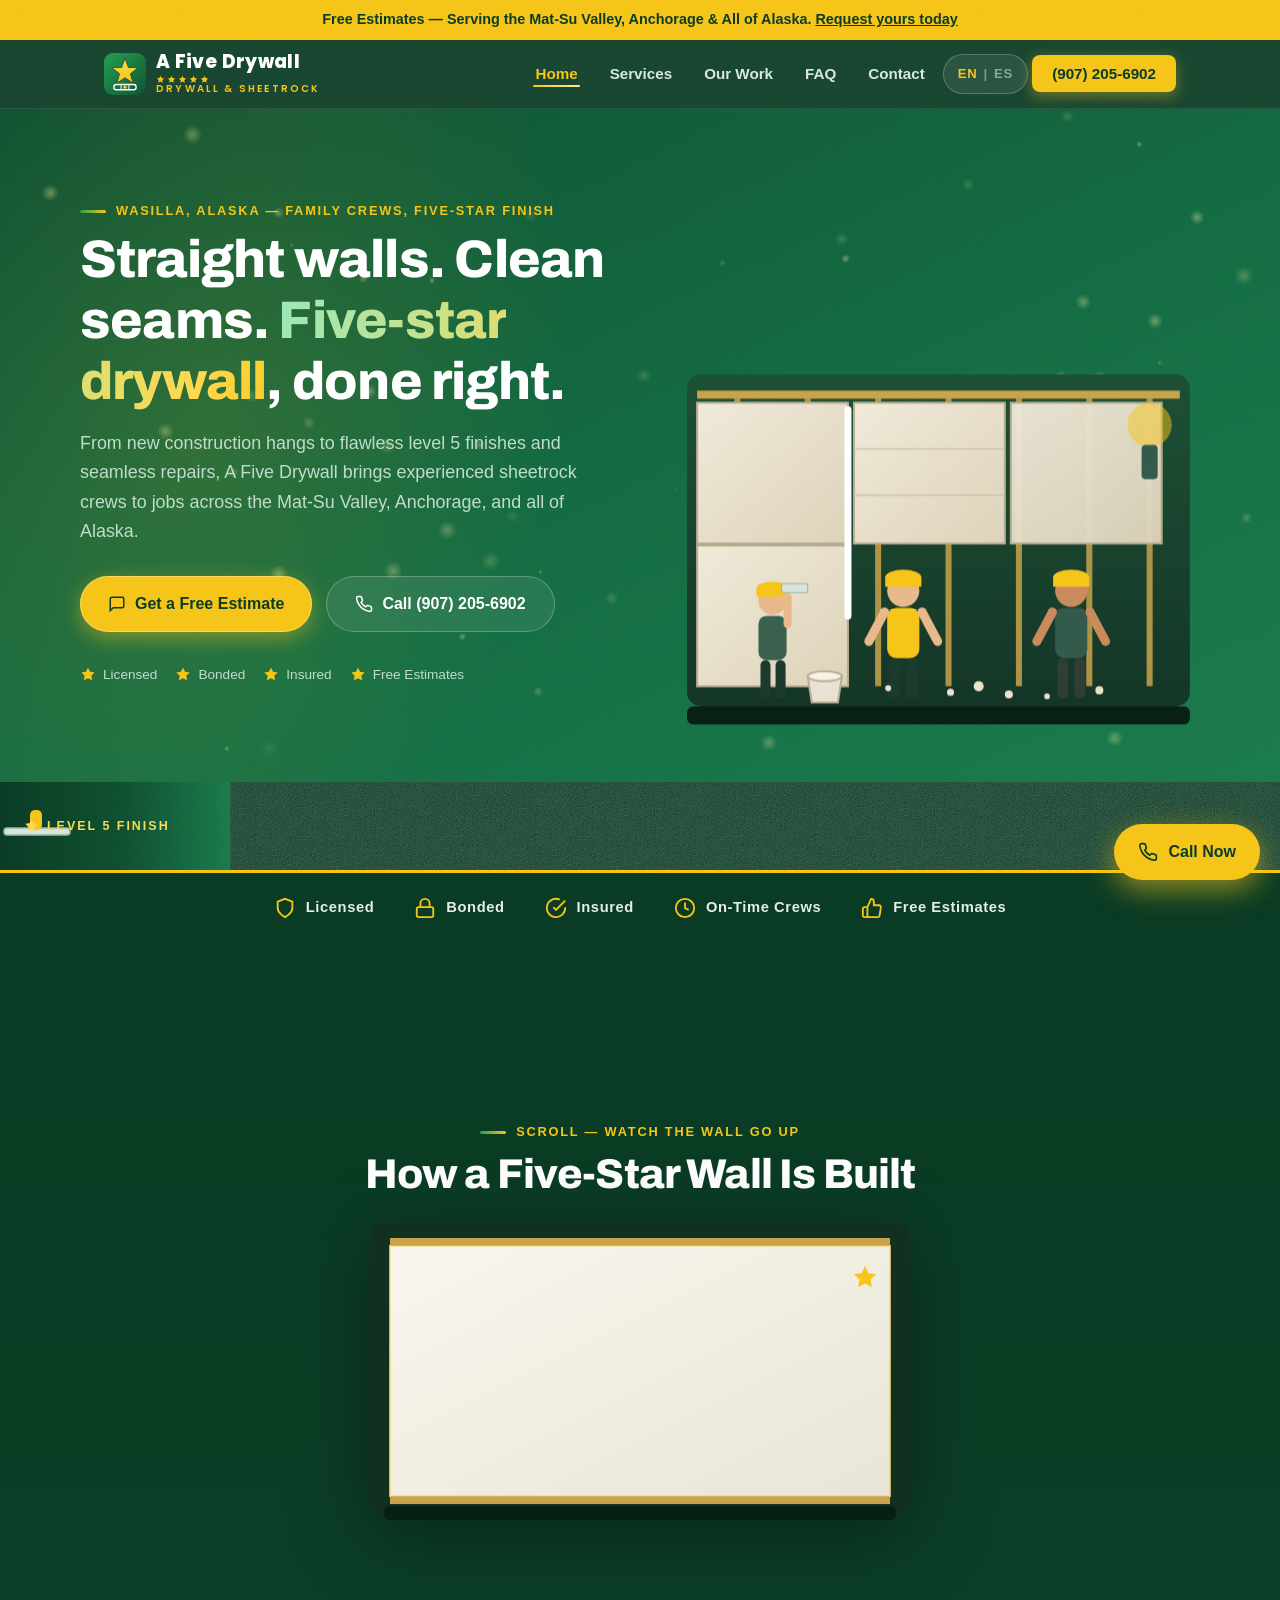
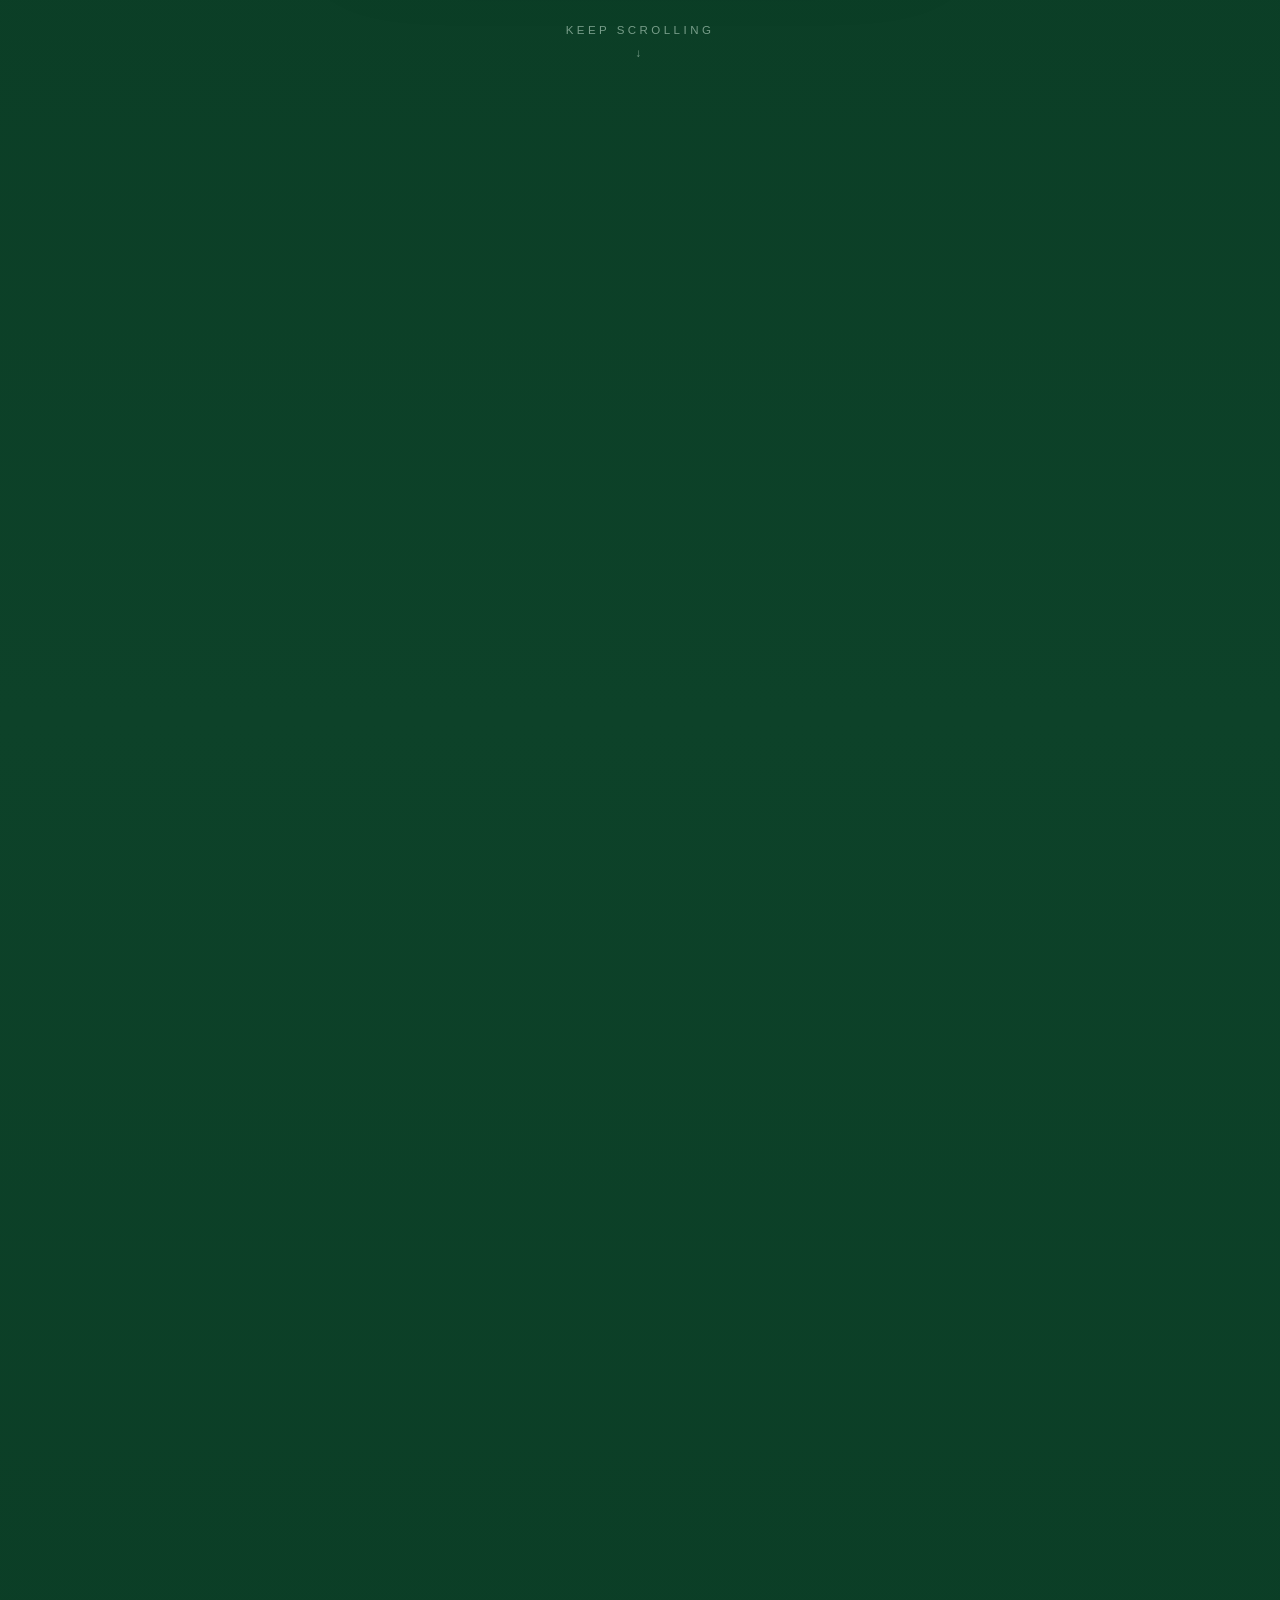
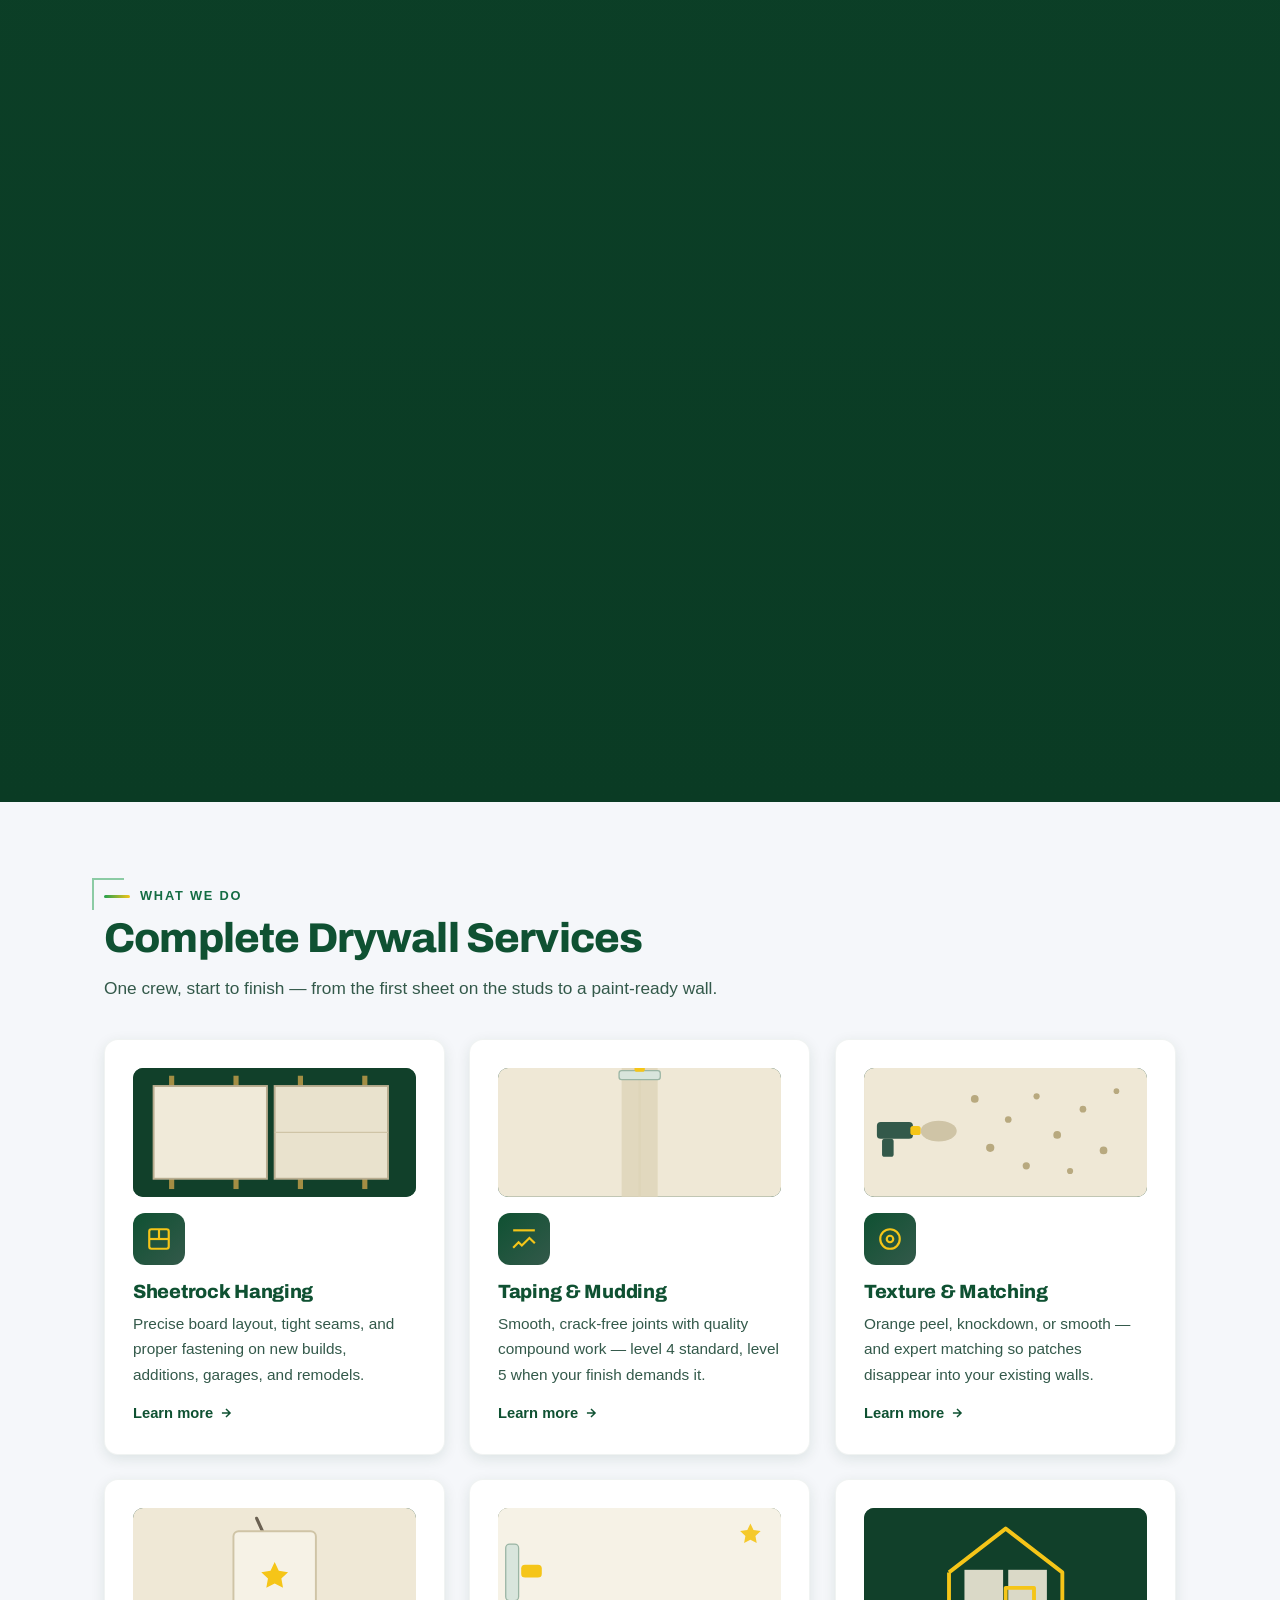
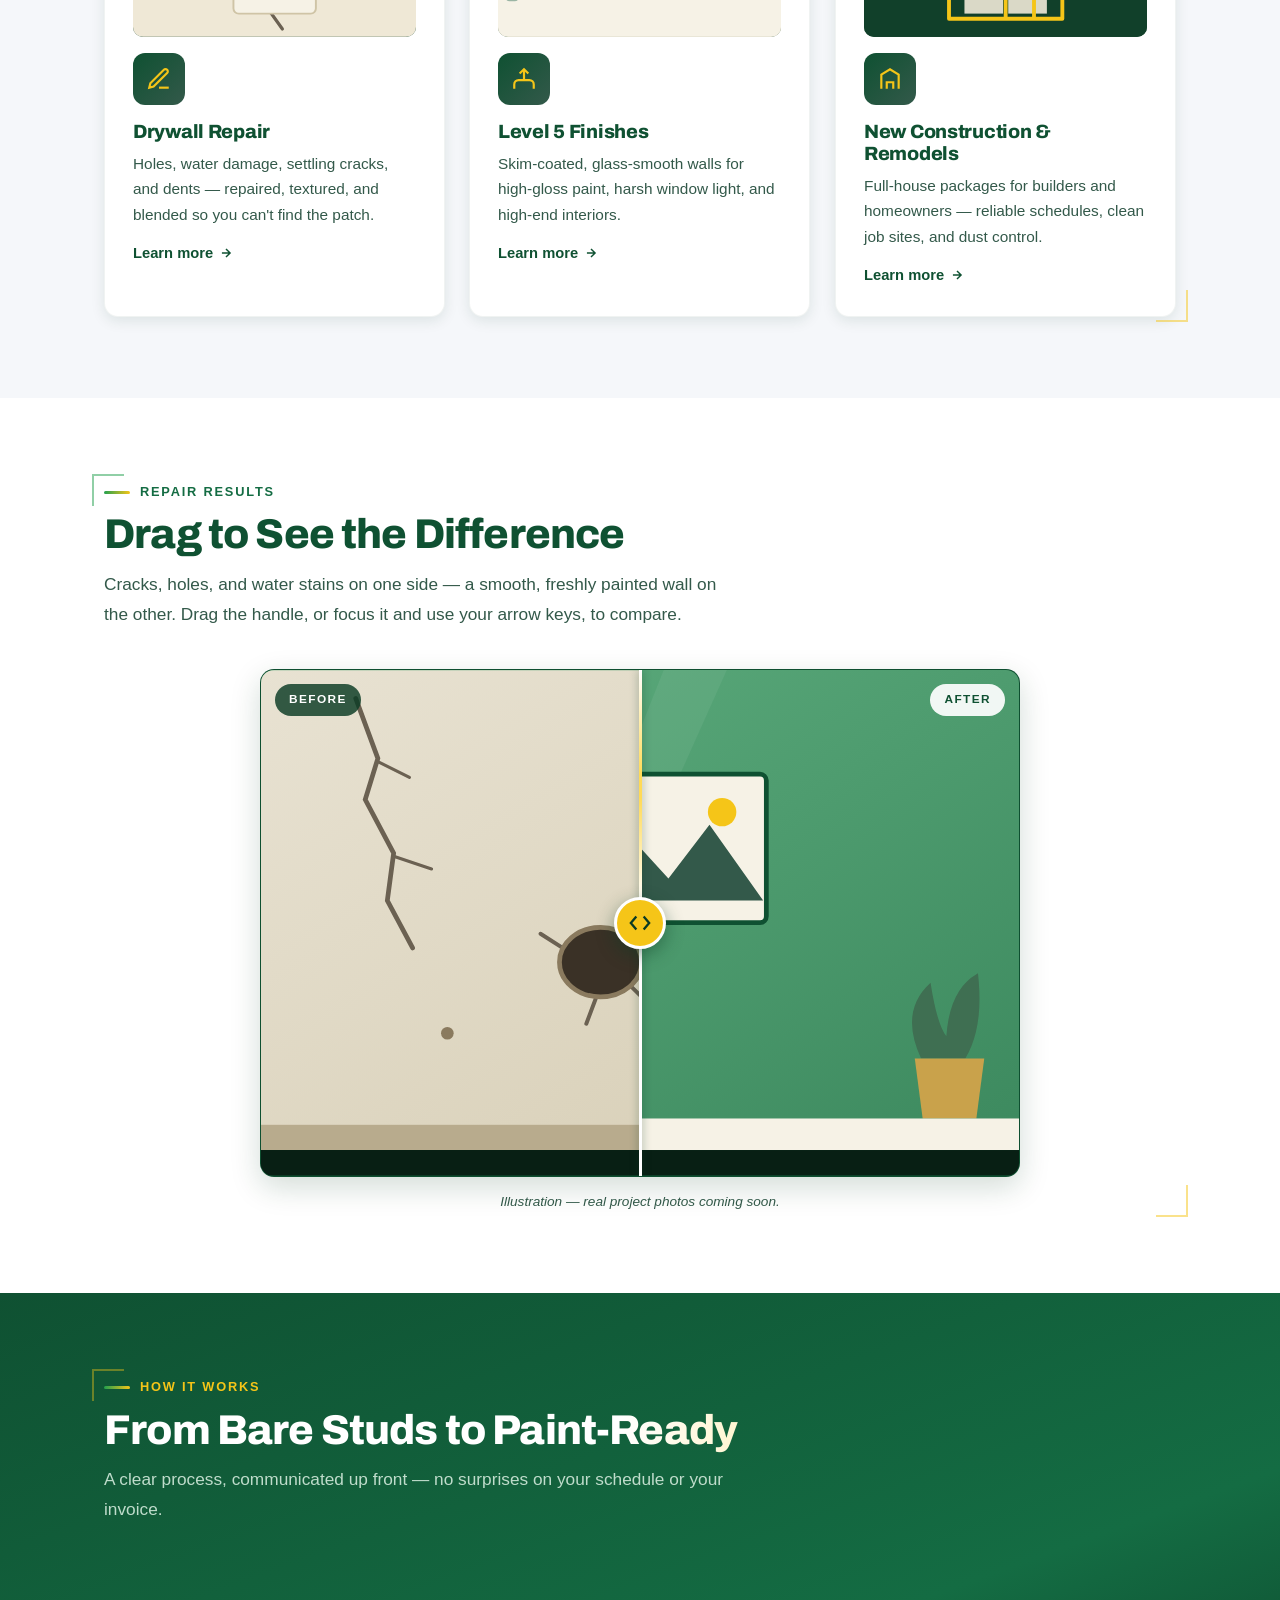
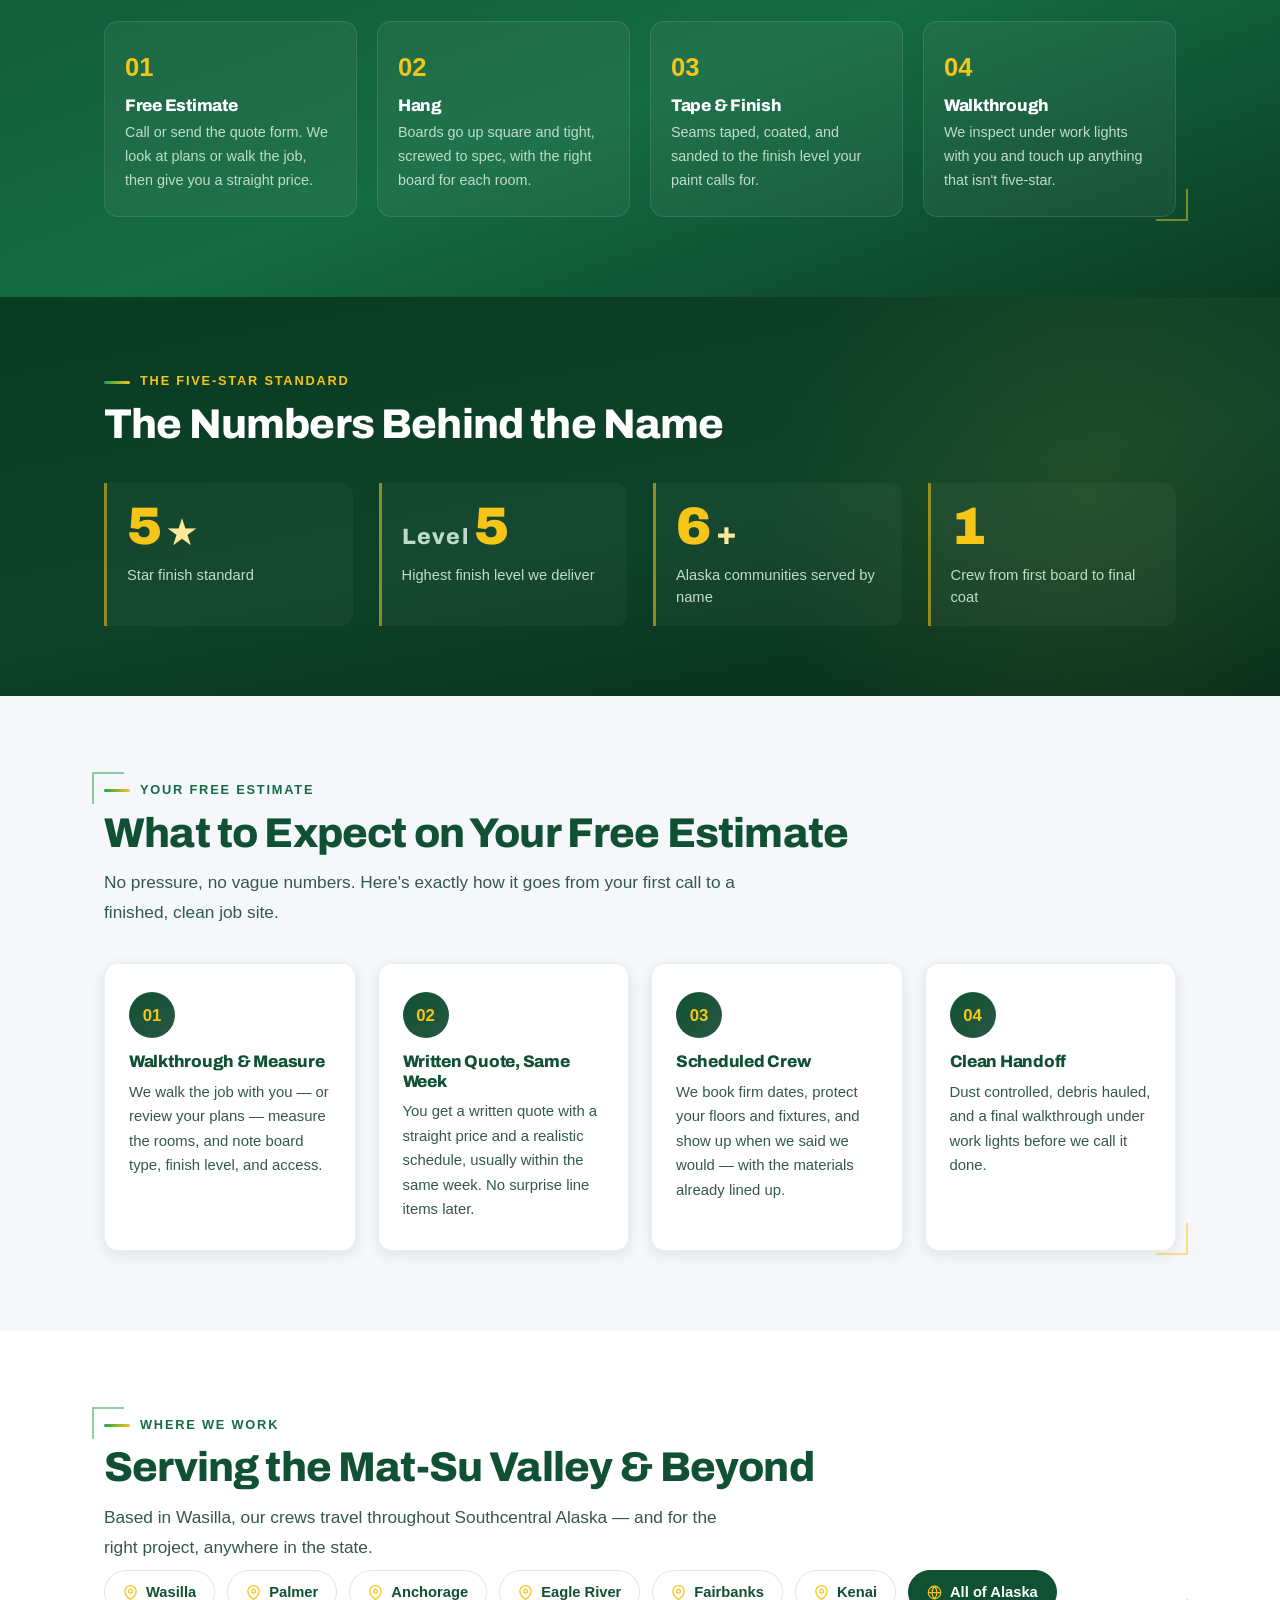
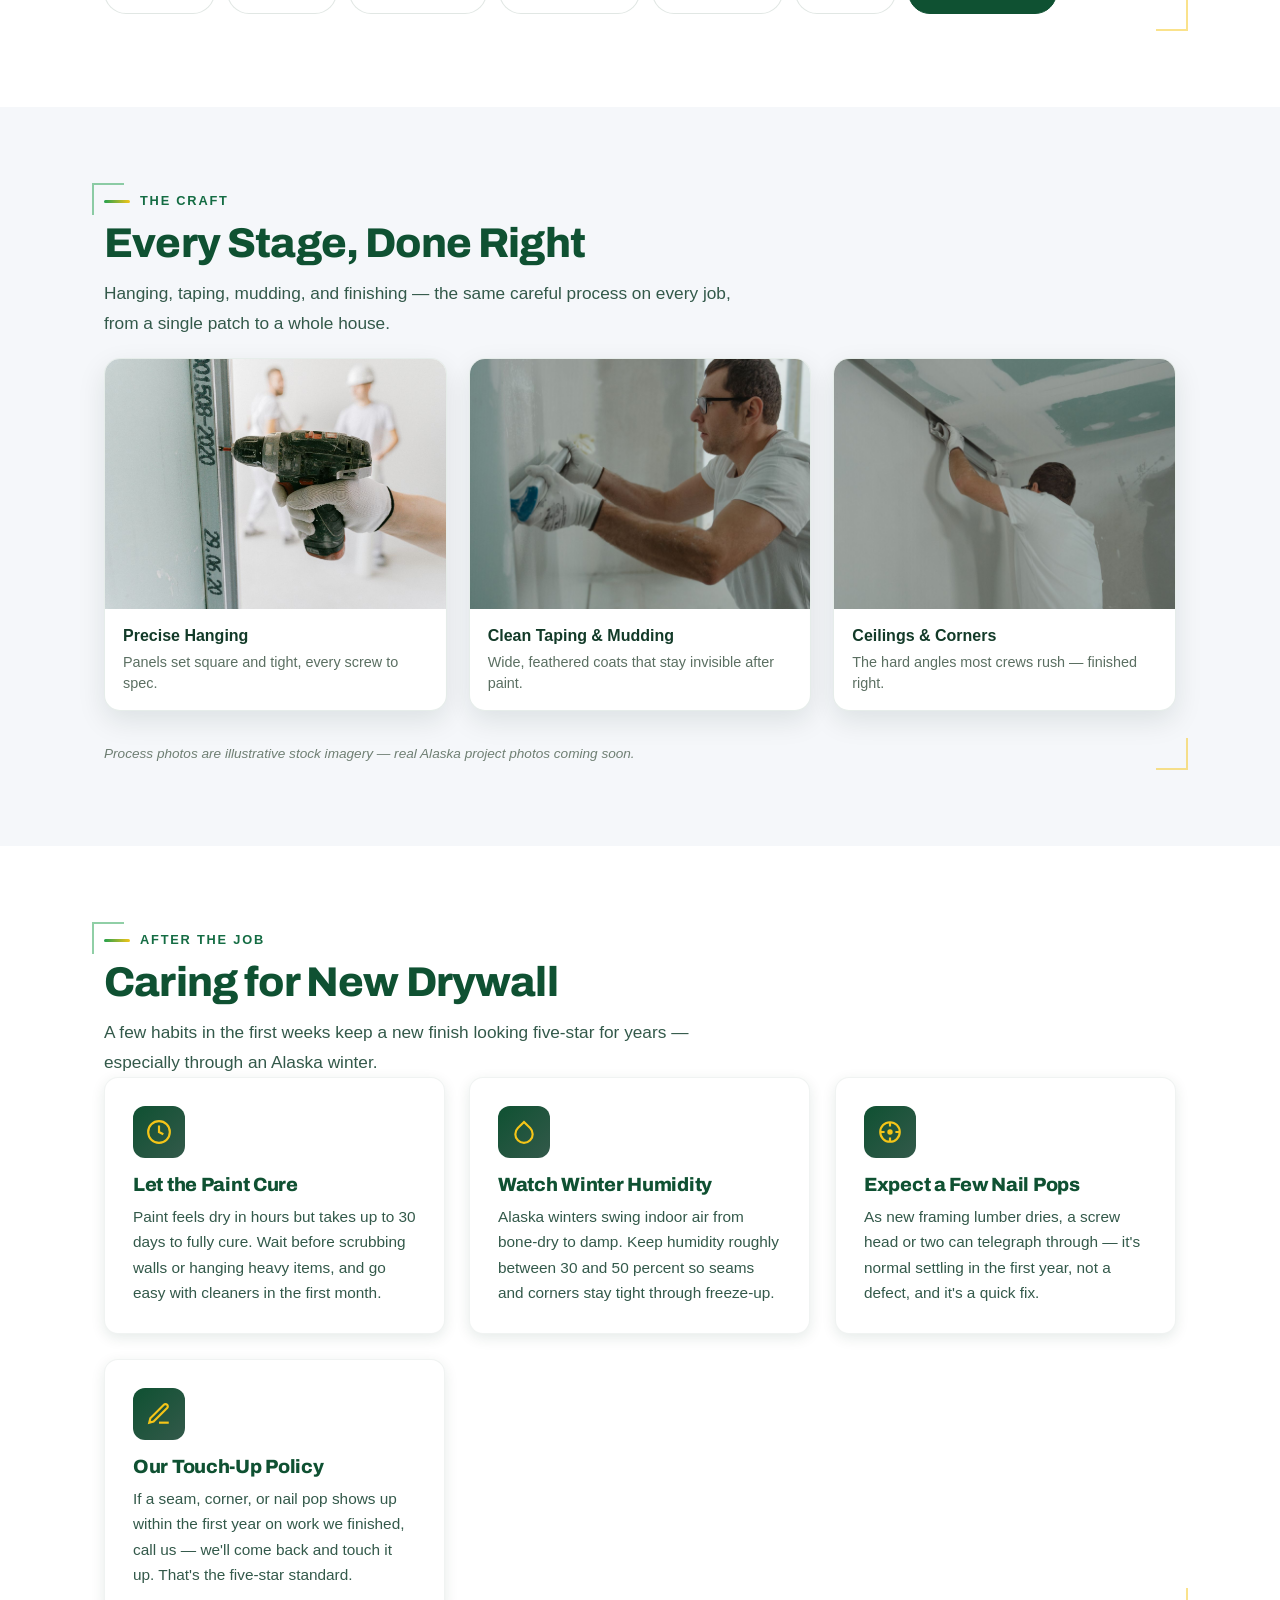
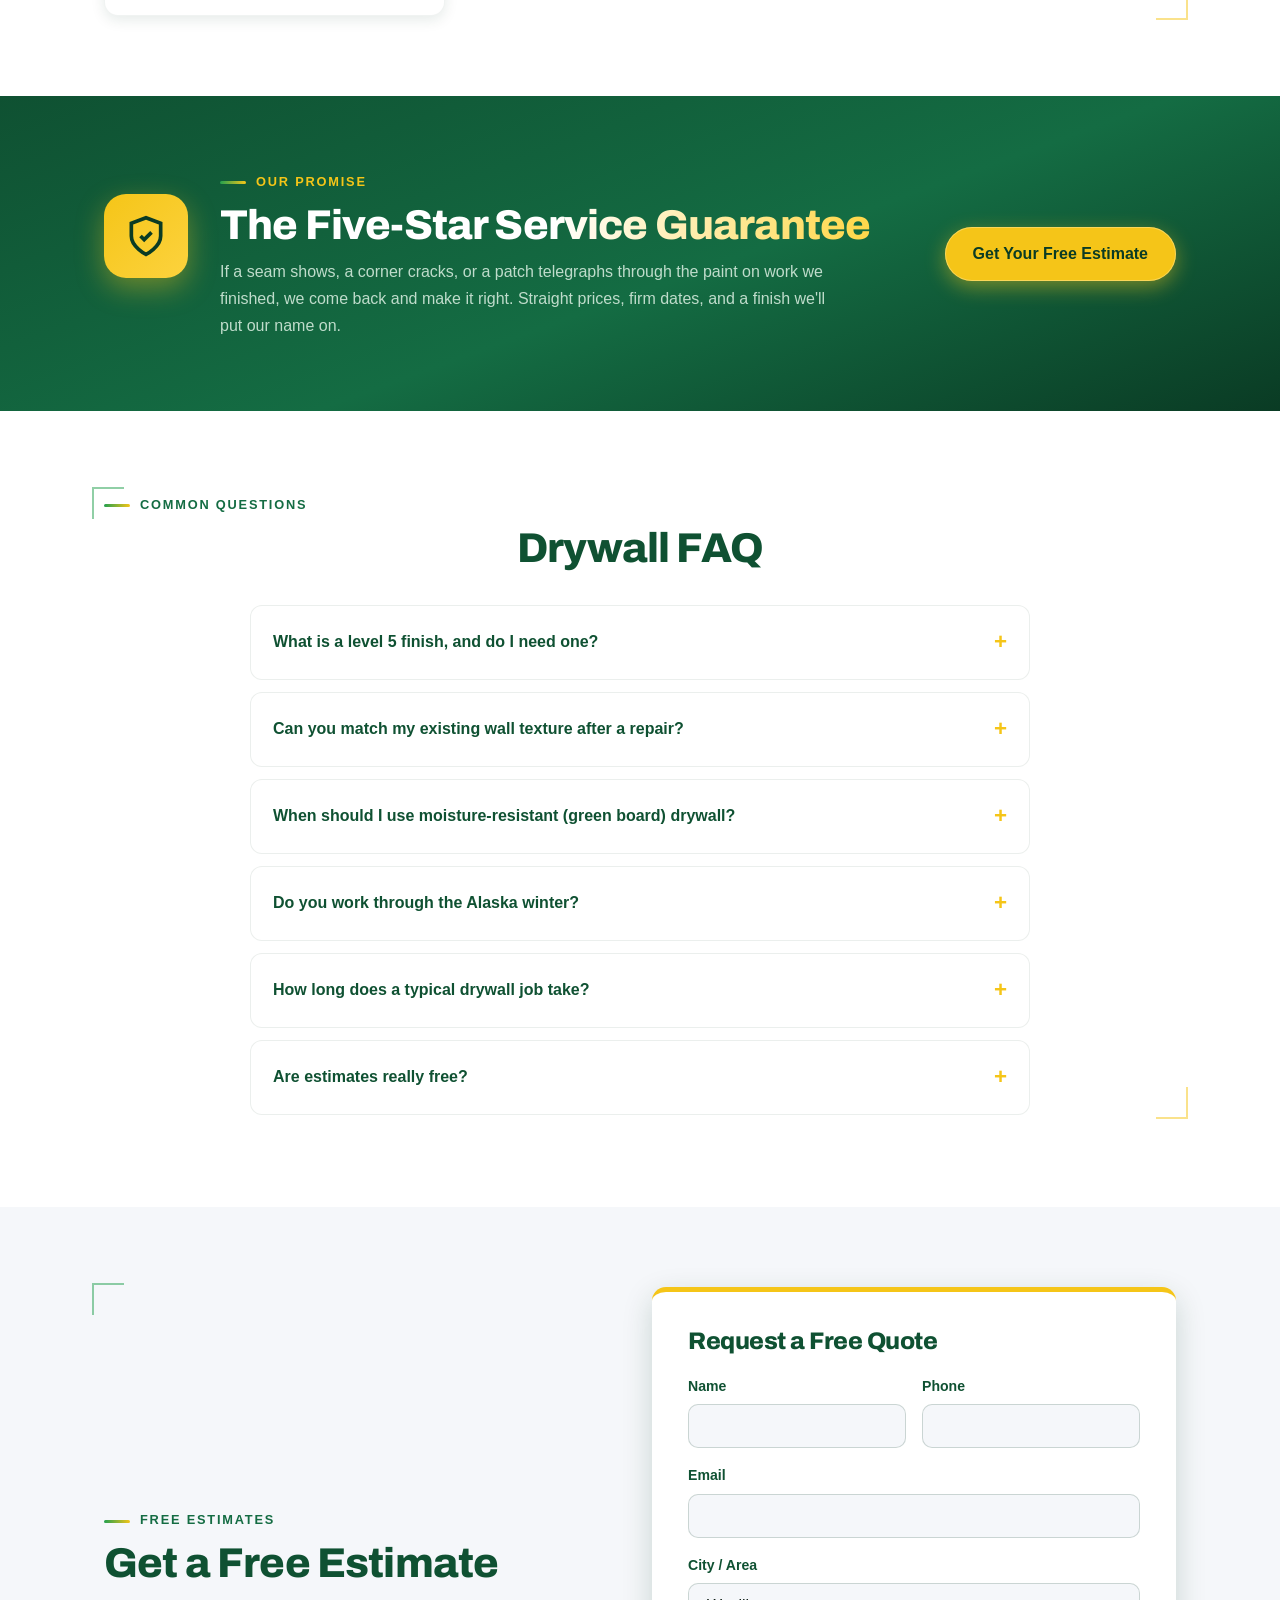
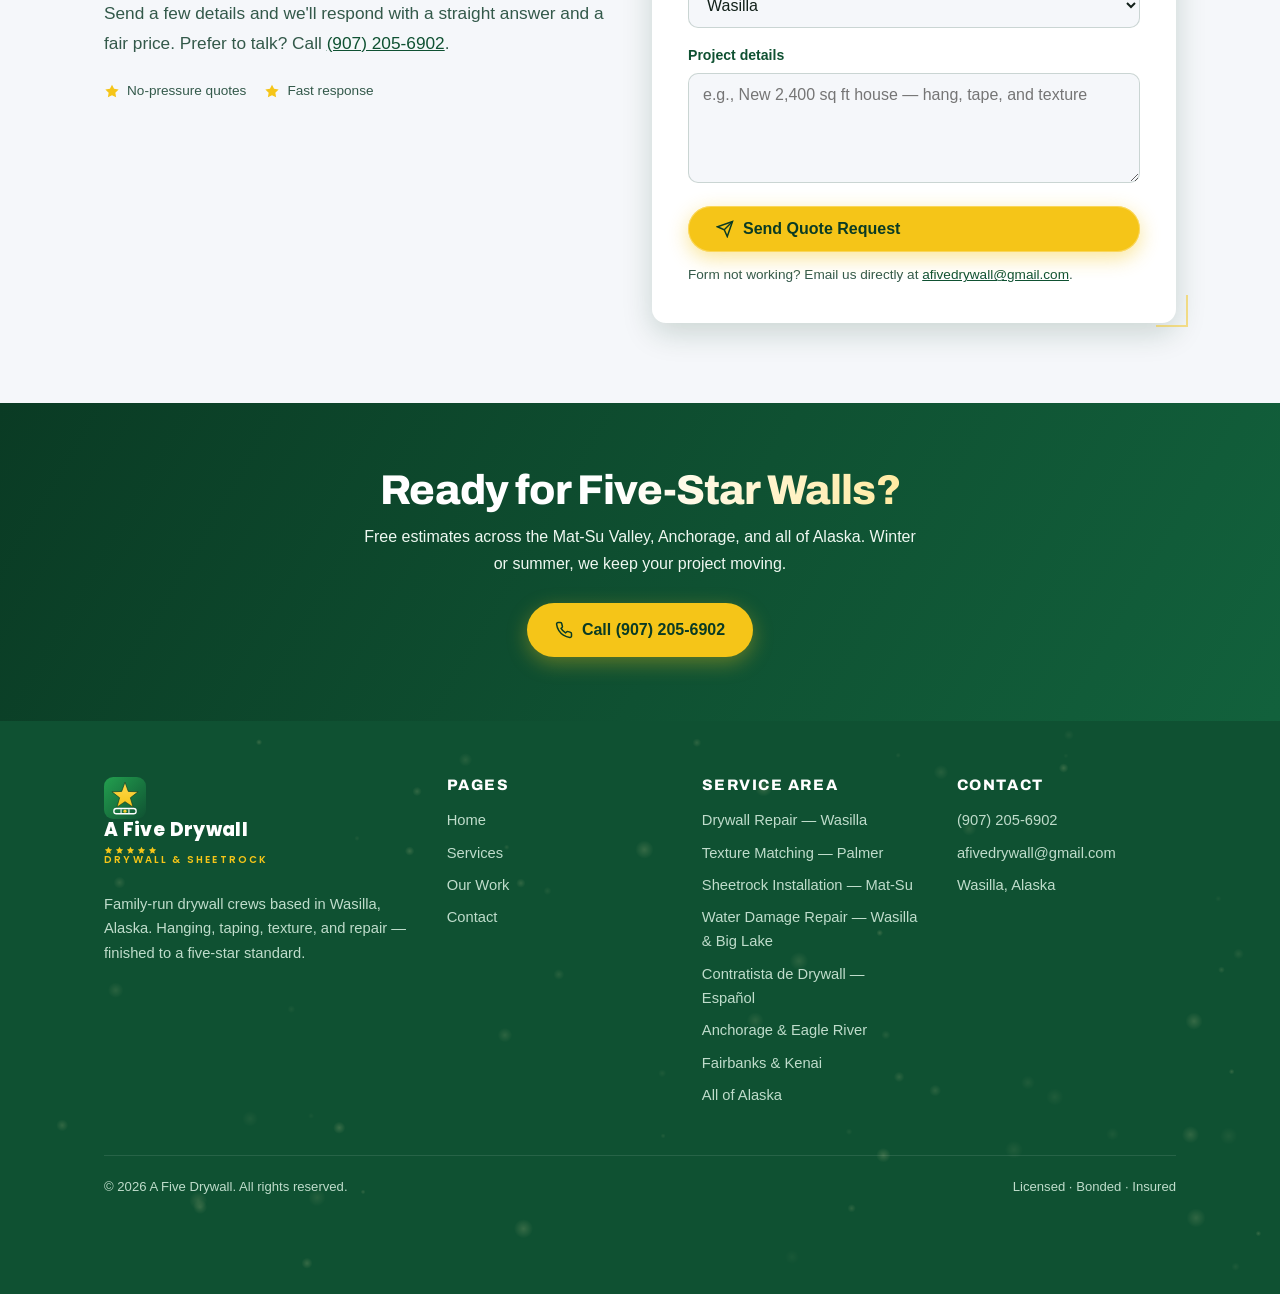
==== commit f6af8700: "Detail + animated graphics pass v4: signature scroll-driven WALL BUILDER story on index (sticky stag" ====
--- a/index.html
+++ b/index.html
@@ -205,6 +205,102 @@
   </div>
 </div>
 
+<!-- ================= SIGNATURE: WALL BUILDER SCROLL STORY ================= -->
+<section class="wb" id="wallbuilder" aria-label="How a five-star wall is built, stage by stage">
+  <div class="wb-wrap">
+    <div class="wb-stage">
+      <span class="kicker">Scroll — Watch the Wall Go Up</span>
+      <h2>How a Five-Star Wall Is Built</h2>
+      <svg class="wb-svg" viewBox="0 0 560 330" aria-hidden="true">
+        <defs>
+          <linearGradient id="wbpanel" x1="0" y1="0" x2="1" y2="1"><stop offset="0" stop-color="#f0ead9"/><stop offset="1" stop-color="#ddd3ba"/></linearGradient>
+          <linearGradient id="wbfin" x1="0" y1="0" x2="1" y2="1"><stop offset="0" stop-color="#f8f6ee"/><stop offset="1" stop-color="#e9e5d6"/></linearGradient>
+          <clipPath id="wbclip"><rect x="30" y="32" width="500" height="250"/></clipPath>
+        </defs>
+        <!-- room shell -->
+        <rect x="10" y="10" width="540" height="290" rx="12" fill="#11301f"/>
+        <rect x="24" y="292" width="512" height="14" rx="5" fill="#081f14"/>
+        <!-- stage 1: bare studs -->
+        <g class="wb-lyr wb-l-studs" data-at="0.02">
+          <line x1="30" y1="28" x2="530" y2="28" stroke="#c9a24b" stroke-width="8"/>
+          <line x1="30" y1="286" x2="530" y2="286" stroke="#c9a24b" stroke-width="8"/>
+          <g stroke="#c9a24b" stroke-width="7" opacity="0.9">
+            <line x1="60" y1="32" x2="60" y2="282"/><line x1="140" y1="32" x2="140" y2="282"/>
+            <line x1="220" y1="32" x2="220" y2="282"/><line x1="300" y1="32" x2="300" y2="282"/>
+            <line x1="380" y1="32" x2="380" y2="282"/><line x1="460" y1="32" x2="460" y2="282"/>
+            <line x1="524" y1="32" x2="524" y2="282"/>
+          </g>
+        </g>
+        <!-- stage 2: insulation batts -->
+        <g class="wb-lyr wb-l-ins" data-at="0.13">
+          <g fill="#e59ab2" opacity="0.92">
+            <rect x="66" y="36" width="68" height="244" rx="8"/>
+            <rect x="146" y="36" width="68" height="244" rx="8"/>
+            <rect x="226" y="36" width="68" height="244" rx="8"/>
+            <rect x="306" y="36" width="68" height="244" rx="8"/>
+            <rect x="386" y="36" width="68" height="244" rx="8"/>
+            <rect x="466" y="36" width="52" height="244" rx="8"/>
+          </g>
+          <path d="M80 70 q20 10 40 0 M80 130 q20 10 40 0 M80 190 q20 10 40 0 M80 250 q20 10 40 0 M240 70 q20 10 40 0 M240 130 q20 10 40 0 M240 190 q20 10 40 0 M240 250 q20 10 40 0 M400 70 q20 10 40 0 M400 130 q20 10 40 0 M400 190 q20 10 40 0 M400 250 q20 10 40 0" stroke="#d27f9d" stroke-width="3" fill="none" opacity="0.8"/>
+        </g>
+        <!-- stage 3: sheetrock panels -->
+        <g class="wb-lyr wb-l-panel" data-at="0.26">
+          <rect x="30" y="32" width="250" height="250" fill="url(#wbpanel)" stroke="#b9ad90" stroke-width="2"/>
+          <rect x="282" y="32" width="248" height="250" fill="url(#wbpanel)" stroke="#b9ad90" stroke-width="2"/>
+          <line x1="30" y1="157" x2="530" y2="157" stroke="#cfc4a6" stroke-width="2"/>
+        </g>
+        <!-- stage 4: screws -->
+        <g class="wb-lyr wb-l-screws" data-at="0.38" fill="#8a7a5e">
+          <circle cx="60" cy="60" r="3.2"/><circle cx="60" cy="128" r="3.2"/><circle cx="60" cy="196" r="3.2"/><circle cx="60" cy="258" r="3.2"/>
+          <circle cx="140" cy="60" r="3.2"/><circle cx="140" cy="128" r="3.2"/><circle cx="140" cy="196" r="3.2"/><circle cx="140" cy="258" r="3.2"/>
+          <circle cx="220" cy="60" r="3.2"/><circle cx="220" cy="128" r="3.2"/><circle cx="220" cy="196" r="3.2"/><circle cx="220" cy="258" r="3.2"/>
+          <circle cx="300" cy="60" r="3.2"/><circle cx="300" cy="128" r="3.2"/><circle cx="300" cy="196" r="3.2"/><circle cx="300" cy="258" r="3.2"/>
+          <circle cx="380" cy="60" r="3.2"/><circle cx="380" cy="128" r="3.2"/><circle cx="380" cy="196" r="3.2"/><circle cx="380" cy="258" r="3.2"/>
+          <circle cx="460" cy="60" r="3.2"/><circle cx="460" cy="128" r="3.2"/><circle cx="460" cy="196" r="3.2"/><circle cx="460" cy="258" r="3.2"/>
+        </g>
+        <!-- stage 5: tape on seams -->
+        <g class="wb-lyr wb-l-tape" data-at="0.50">
+          <rect x="275" y="32" width="12" height="250" fill="#ffffff" opacity="0.9"/>
+          <rect x="30" y="152" width="500" height="10" fill="#ffffff" opacity="0.65"/>
+        </g>
+        <!-- stage 6: mud, three passes -->
+        <g class="wb-lyr wb-l-mud" data-at="0.62">
+          <rect class="wb-mudpass wb-m1" x="256" y="32" width="52" height="250" fill="#e3dac0" opacity="0.9"/>
+          <rect class="wb-mudpass wb-m2" x="238" y="32" width="86" height="250" fill="#e8e0ca" opacity="0.8"/>
+          <rect class="wb-mudpass wb-m3" x="220" y="32" width="122" height="250" fill="#ece5d2" opacity="0.75"/>
+          <rect class="wb-mudpass wb-m2" x="30" y="140" width="500" height="34" fill="#e8e0ca" opacity="0.7"/>
+        </g>
+        <!-- stage 7: sanding -->
+        <g class="wb-lyr wb-l-sand" data-at="0.76">
+          <rect x="30" y="32" width="500" height="250" fill="#efe9d8" opacity="0.85"/>
+          <g class="wb-sander"><rect x="200" y="140" width="70" height="26" rx="6" fill="#33594a"/><rect x="225" y="122" width="20" height="22" rx="4" fill="#f5c518"/></g>
+          <circle class="wb-puff" cx="230" cy="150" r="10" fill="#efe9d8"/>
+          <circle class="wb-puff wb-puff2" cx="268" cy="160" r="7" fill="#efe9d8"/>
+          <circle class="wb-puff wb-puff3" cx="202" cy="158" r="8" fill="#efe9d8"/>
+        </g>
+        <!-- stage 8: level-5 painted finish + light sweep -->
+        <g class="wb-lyr wb-l-fin" data-at="0.88">
+          <rect x="30" y="32" width="500" height="250" fill="url(#wbfin)"/>
+          <g clip-path="url(#wbclip)"><g class="wb-sheen"><rect x="-80" y="22" width="80" height="270" fill="#ffffff" opacity="0.32" transform="skewX(-12)"/></g></g>
+          <rect x="30" y="32" width="500" height="250" fill="none" stroke="#f5c518" stroke-width="2" opacity="0.35"/>
+          <polygon points="505,52 508.4,59.2 516,60.2 510.5,65.5 511.9,73 505,69.4 498.1,73 499.5,65.5 494,60.2 501.6,59.2" fill="#f5c518"/>
+        </g>
+      </svg>
+      <div class="wb-cap-rail">
+        <p class="wb-cap" data-at="0.02">Bare studs — every wall starts square and plumb.</p>
+        <p class="wb-cap" data-at="0.13">Insulation tucked tight for Alaska winters.</p>
+        <p class="wb-cap" data-at="0.26">Sheetrock hung tight, the right board for the room.</p>
+        <p class="wb-cap" data-at="0.38">Every screw set to spec — no pops later.</p>
+        <p class="wb-cap" data-at="0.50">Seams taped straight and true.</p>
+        <p class="wb-cap" data-at="0.62">Three coats of mud, feathered wide.</p>
+        <p class="wb-cap" data-at="0.76">Sanded smooth under work lights.</p>
+        <p class="wb-cap" data-at="0.88">Level 5 finish — paint-ready, five-star smooth.</p>
+      </div>
+      <p class="wb-hint">Keep scrolling</p>
+    </div>
+  </div>
+</section>
+
 <!-- ================= SERVICES ================= -->
 <section class="section" id="services">
   <div class="container">
@@ -213,36 +309,42 @@
     <p class="lead">One crew, start to finish — from the first sheet on the studs to a paint-ready wall.</p>
     <div class="grid-3" style="margin-top: 36px;" data-stagger>
       <div class="card reveal">
+        <div class="vig" aria-hidden="true"><svg viewBox="0 0 220 100"><rect width="220" height="100" fill="#11402a"/><g stroke="#c9a24b" stroke-width="4" opacity="0.8"><line x1="30" y1="6" x2="30" y2="94"/><line x1="80" y1="6" x2="80" y2="94"/><line x1="130" y1="6" x2="130" y2="94"/><line x1="180" y1="6" x2="180" y2="94"/></g><rect x="16" y="14" width="88" height="72" fill="#f0ead9" stroke="#b9ad90" stroke-width="1.5"/><g class="vg vg-lift"><rect x="110" y="14" width="88" height="72" fill="#e9e2cd" stroke="#b9ad90" stroke-width="1.5"/><line x1="110" y1="50" x2="198" y2="50" stroke="#cfc4a6" stroke-width="1"/></g></svg></div>
         <div class="icon"><svg viewBox="0 0 24 24" fill="none" stroke="currentColor" stroke-width="2" aria-hidden="true"><rect x="3" y="3" width="18" height="18" rx="2"/><line x1="3" y1="12" x2="21" y2="12"/><line x1="12" y1="3" x2="12" y2="12"/></svg></div>
         <h3>Sheetrock Hanging</h3>
         <p>Precise board layout, tight seams, and proper fastening on new builds, additions, garages, and remodels.</p>
         <a class="card-link" href="services.html">Learn more <svg viewBox="0 0 24 24" fill="none" stroke="currentColor" stroke-width="2.5" aria-hidden="true"><path d="M5 12h14M12 5l7 7-7 7"/></svg></a>
       </div>
       <div class="card reveal">
+        <div class="vig" aria-hidden="true"><svg viewBox="0 0 220 100"><rect width="220" height="100" fill="#efe8d6"/><line x1="110" y1="0" x2="110" y2="100" stroke="#d8cfb4" stroke-width="2"/><rect class="vg vg-mud" x="96" y="0" width="28" height="100" fill="#e0d6ba" opacity="0.85"/><g class="vg vg-knife"><rect x="94" y="2" width="32" height="7" rx="2" fill="#d8e5dc" stroke="#9ab5a4" stroke-width="1"/><rect x="106" y="-10" width="8" height="13" rx="2" fill="#f5c518"/></g></svg></div>
         <div class="icon"><svg viewBox="0 0 24 24" fill="none" stroke="currentColor" stroke-width="2" aria-hidden="true"><path d="M2 20l5-5 3 3 7-7 5 5"/><path d="M2 4h20"/></svg></div>
         <h3>Taping &amp; Mudding</h3>
         <p>Smooth, crack-free joints with quality compound work — level 4 standard, level 5 when your finish demands it.</p>
         <a class="card-link" href="services.html">Learn more <svg viewBox="0 0 24 24" fill="none" stroke="currentColor" stroke-width="2.5" aria-hidden="true"><path d="M5 12h14M12 5l7 7-7 7"/></svg></a>
       </div>
       <div class="card reveal">
+        <div class="vig" aria-hidden="true"><svg viewBox="0 0 220 100"><rect width="220" height="100" fill="#efe8d6"/><g class="vg vg-gun"><rect x="10" y="42" width="28" height="13" rx="3" fill="#33594a"/><rect x="36" y="45" width="8" height="7" rx="2" fill="#f5c518"/><rect x="14" y="55" width="9" height="14" rx="2" fill="#33594a"/></g><ellipse class="vg vg-spray" cx="58" cy="49" rx="14" ry="8" fill="#cfc4a6"/><g fill="#b8a97f"><circle class="vg vg-dot" style="animation-delay:.2s" cx="86" cy="24" r="3"/><circle class="vg vg-dot" style="animation-delay:.6s" cx="112" cy="40" r="2.6"/><circle class="vg vg-dot" style="animation-delay:1s" cx="98" cy="62" r="3.2"/><circle class="vg vg-dot" style="animation-delay:1.4s" cx="134" cy="22" r="2.4"/><circle class="vg vg-dot" style="animation-delay:1.8s" cx="150" cy="52" r="3"/><circle class="vg vg-dot" style="animation-delay:2.2s" cx="126" cy="76" r="2.8"/><circle class="vg vg-dot" style="animation-delay:2.6s" cx="170" cy="32" r="2.6"/><circle class="vg vg-dot" style="animation-delay:3s" cx="186" cy="64" r="3"/><circle class="vg vg-dot" style="animation-delay:3.4s" cx="160" cy="80" r="2.4"/><circle class="vg vg-dot" style="animation-delay:3.8s" cx="196" cy="18" r="2.2"/></g></svg></div>
         <div class="icon"><svg viewBox="0 0 24 24" fill="none" stroke="currentColor" stroke-width="2" aria-hidden="true"><circle cx="12" cy="12" r="9"/><circle cx="12" cy="12" r="3"/></svg></div>
         <h3>Texture &amp; Matching</h3>
         <p>Orange peel, knockdown, or smooth — and expert matching so patches disappear into your existing walls.</p>
         <a class="card-link" href="services.html">Learn more <svg viewBox="0 0 24 24" fill="none" stroke="currentColor" stroke-width="2.5" aria-hidden="true"><path d="M5 12h14M12 5l7 7-7 7"/></svg></a>
       </div>
       <div class="card reveal">
+        <div class="vig" aria-hidden="true"><svg viewBox="0 0 220 100"><rect width="220" height="100" fill="#efe8d6"/><path class="vg vg-crack" d="M96 8 l10 22 -8 14 14 20 -6 16 10 14" stroke="#6b6152" stroke-width="2.5" fill="none" stroke-linecap="round"/><rect class="vg vg-patch" x="78" y="18" width="64" height="64" rx="4" fill="#f6f2e6" stroke="#cfc4a6" stroke-width="1.5"/><path class="vg vg-spark" d="M110 42 l3.2 6.8 7.2 1 -5.2 5 1.3 7.2 -6.5 -3.4 -6.5 3.4 1.3 -7.2 -5.2 -5 7.2 -1z" fill="#f5c518"/></svg></div>
         <div class="icon"><svg viewBox="0 0 24 24" fill="none" stroke="currentColor" stroke-width="2" aria-hidden="true"><path d="M12 20h9"/><path d="M16.5 3.5a2.121 2.121 0 0 1 3 3L7 19l-4 1 1-4z"/></svg></div>
         <h3>Drywall Repair</h3>
         <p>Holes, water damage, settling cracks, and dents — repaired, textured, and blended so you can't find the patch.</p>
         <a class="card-link" href="services.html">Learn more <svg viewBox="0 0 24 24" fill="none" stroke="currentColor" stroke-width="2.5" aria-hidden="true"><path d="M5 12h14M12 5l7 7-7 7"/></svg></a>
       </div>
       <div class="card reveal">
+        <div class="vig" aria-hidden="true"><svg viewBox="0 0 220 100"><rect width="220" height="100" fill="#e3dac0"/><rect class="vg vg-smooth" x="0" y="0" width="220" height="100" fill="#f6f2e6"/><g class="vg vg-trowel"><rect x="6" y="28" width="10" height="44" rx="3" fill="#d8e5dc" stroke="#9ab5a4" stroke-width="1"/><rect x="18" y="44" width="16" height="10" rx="3" fill="#f5c518"/></g><polygon points="196,12 198.4,17.1 204,17.8 199.9,21.7 200.9,27.2 196,24.6 191.1,27.2 192.1,21.7 188,17.8 193.6,17.1" fill="#f5c518" opacity="0.9"/></svg></div>
         <div class="icon"><svg viewBox="0 0 24 24" fill="none" stroke="currentColor" stroke-width="2" aria-hidden="true"><path d="M3 21v-4a4 4 0 0 1 4-4h10a4 4 0 0 1 4 4v4"/><path d="M12 3v10"/><path d="M8 7l4-4 4 4"/></svg></div>
         <h3>Level 5 Finishes</h3>
         <p>Skim-coated, glass-smooth walls for high-gloss paint, harsh window light, and high-end interiors.</p>
         <a class="card-link" href="services.html">Learn more <svg viewBox="0 0 24 24" fill="none" stroke="currentColor" stroke-width="2.5" aria-hidden="true"><path d="M5 12h14M12 5l7 7-7 7"/></svg></a>
       </div>
       <div class="card reveal">
+        <div class="vig" aria-hidden="true"><svg viewBox="0 0 220 100"><rect width="220" height="100" fill="#11402a"/><g class="vg vg-fillin" fill="#f0ead9" opacity="0.9"><rect x="78" y="48" width="30" height="34"/><rect x="112" y="48" width="30" height="34"/></g><path class="vg vg-house" d="M66 50 L110 16 L154 50 L154 86 L66 86 Z M110 86 L110 62 L132 62 L132 86" stroke="#f5c518" stroke-width="3" fill="none" stroke-linejoin="round"/></svg></div>
         <div class="icon"><svg viewBox="0 0 24 24" fill="none" stroke="currentColor" stroke-width="2" aria-hidden="true"><path d="M4 21V8l8-5 8 5v13"/><path d="M9 21v-6h6v6"/></svg></div>
         <h3>New Construction &amp; Remodels</h3>
         <p>Full-house packages for builders and homeowners — reliable schedules, clean job sites, and dust control.</p>
@@ -322,11 +424,47 @@
     <span class="kicker">How It Works</span>
     <h2>From Bare Studs to Paint-Ready</h2>
     <p class="lead" style="color: var(--mint);">A clear process, communicated up front — no surprises on your schedule or your invoice.</p>
+    <div class="tl-rail" aria-hidden="true">
+      <svg class="tl-svg" viewBox="0 0 1000 8" preserveAspectRatio="none">
+        <defs><linearGradient id="tlg" gradientUnits="userSpaceOnUse" x1="0" y1="4" x2="1000" y2="4"><stop offset="0" stop-color="#9be8b9"/><stop offset="0.55" stop-color="#ffd84d"/><stop offset="1" stop-color="#f5c518"/></linearGradient></defs>
+        <path class="tl-path" d="M4 4 H996" stroke="url(#tlg)" stroke-width="6" stroke-linecap="round" fill="none" stroke-dasharray="992" opacity="0.9"/>
+      </svg>
+      <span class="tl-dot" style="left:12.5%"></span>
+      <span class="tl-dot" style="left:37.5%"></span>
+      <span class="tl-dot" style="left:62.5%"></span>
+      <span class="tl-dot" style="left:87.5%"></span>
+    </div>
     <div class="steps" data-stagger>
       <div class="step reveal"><h3>Free Estimate</h3><p>Call or send the quote form. We look at plans or walk the job, then give you a straight price.</p></div>
       <div class="step reveal"><h3>Hang</h3><p>Boards go up square and tight, screwed to spec, with the right board for each room.</p></div>
       <div class="step reveal"><h3>Tape &amp; Finish</h3><p>Seams taped, coated, and sanded to the finish level your paint calls for.</p></div>
       <div class="step reveal"><h3>Walkthrough</h3><p>We inspect under work lights with you and touch up anything that isn't five-star.</p></div>
+    </div>
+  </div>
+</section>
+
+<!-- ================= HONEST ANIMATED STATS ================= -->
+<section class="stats-band" aria-label="A Five Drywall, by the numbers">
+  <div class="container">
+    <span class="kicker">The Five-Star Standard</span>
+    <h2>The Numbers Behind the Name</h2>
+    <div class="stats-grid" data-stagger>
+      <div class="stat reveal">
+        <div class="stat-num"><span data-count="5">5</span><span class="stat-mark" aria-hidden="true">★</span></div>
+        <p>Star finish standard</p>
+      </div>
+      <div class="stat reveal">
+        <div class="stat-num"><span class="stat-pre">Level</span><span data-count="5">5</span></div>
+        <p>Highest finish level we deliver</p>
+      </div>
+      <div class="stat reveal">
+        <div class="stat-num"><span data-count="6">6</span><span class="stat-mark" aria-hidden="true">+</span></div>
+        <p>Alaska communities served by name</p>
+      </div>
+      <div class="stat reveal">
+        <div class="stat-num"><span data-count="1">1</span></div>
+        <p>Crew from first board to final coat</p>
+      </div>
     </div>
   </div>
 </section>
@@ -364,7 +502,7 @@
     <span class="kicker">Where We Work</span>
     <h2>Serving the Mat-Su Valley &amp; Beyond</h2>
     <p class="lead">Based in Wasilla, our crews travel throughout Southcentral Alaska — and for the right project, anywhere in the state.</p>
-    <div class="area-tags">
+    <div class="area-tags" data-float="12">
       <span class="area-tag"><svg viewBox="0 0 24 24" fill="none" stroke="currentColor" stroke-width="2" aria-hidden="true"><path d="M21 10c0 7-9 13-9 13s-9-6-9-13a9 9 0 0 1 18 0z"/><circle cx="12" cy="10" r="3"/></svg> Wasilla</span>
       <span class="area-tag"><svg viewBox="0 0 24 24" fill="none" stroke="currentColor" stroke-width="2" aria-hidden="true"><path d="M21 10c0 7-9 13-9 13s-9-6-9-13a9 9 0 0 1 18 0z"/><circle cx="12" cy="10" r="3"/></svg> Palmer</span>
       <span class="area-tag"><svg viewBox="0 0 24 24" fill="none" stroke="currentColor" stroke-width="2" aria-hidden="true"><path d="M21 10c0 7-9 13-9 13s-9-6-9-13a9 9 0 0 1 18 0z"/><circle cx="12" cy="10" r="3"/></svg> Anchorage</span>
@@ -382,7 +520,7 @@
     <span class="kicker">The Craft</span>
     <h2>Every Stage, Done Right</h2>
     <p class="lead">Hanging, taping, mudding, and finishing — the same careful process on every job, from a single patch to a whole house.</p>
-    <div class="photo-grid" data-stagger>
+    <div class="photo-grid" data-stagger data-float="16">
       <figure class="photo-card reveal">
         <img src="assets/photo-hanging.jpg" alt="Drywall professional fastening sheetrock to framing with a drill" loading="lazy" width="1400" height="933">
         <figcaption>Precise Hanging<span>Panels set square and tight, every screw to spec.</span></figcaption>
@@ -434,7 +572,7 @@
 <!-- ================= SERVICE GUARANTEE BAND ================= -->
 <section class="guarantee-band">
   <div class="container guarantee-inner reveal">
-    <div class="guarantee-icon" aria-hidden="true">
+    <div class="guarantee-icon" aria-hidden="true" data-float="18">
       <svg viewBox="0 0 24 24" fill="none" stroke="currentColor" stroke-width="2"><path d="M12 22s8-4 8-10V5l-8-3-8 3v7c0 6 8 10 8 10z"/><path d="M9 12l2 2 4-4"/></svg>
     </div>
     <div>
@@ -588,7 +726,9 @@
 </a>
 
 <script>
-(function(){function go(){var els=document.querySelectorAll('.reveal');for(var i=0;i<els.length;i++){els[i].className+=' in'}}
+(function(){function go(){var els=document.querySelectorAll('.reveal');for(var i=0;i<els.length;i++){els[i].className+=' in'}
+var d=document.documentElement;if((' '+d.className+' ').indexOf(' mjs-ok ')===-1){if((' '+d.className+' ').indexOf(' anim-fallback ')===-1){d.className+=' anim-fallback'}
+var wb=document.getElementById('wallbuilder');if(wb&&(' '+wb.className+' ').indexOf(' wb-live ')===-1&&(' '+wb.className+' ').indexOf(' wb-done ')===-1){wb.className+=' wb-done'}}}
 if(window.addEventListener){window.addEventListener('load',function(){setTimeout(go,2000)});setTimeout(go,4000)}else{setTimeout(go,4000)}})();
 </script>
 <script src="js/main.js"></script>
--- a/css/styles.css
+++ b/css/styles.css
@@ -1007,3 +1007,157 @@
 /* --- Form focus micro-lift --- */
 label.field input,label.field select,label.field textarea{transition:border-color .2s,box-shadow .2s,transform .2s}
 label.field input:focus,label.field select:focus,label.field textarea:focus{transform:translateY(-1px)}
+
+
+/* ============================================================
+   DETAIL + GRAPHICS v4 — wall-builder scroll story, looping
+   service vignettes, self-drawing process timeline, honest
+   animated stats, blueprint micro-detail layer.
+   Hidden states are html.js-gated; html.anim-fallback (set by
+   the inline net when main.js never ran) restores final states.
+   Global prefers-reduced-motion rule kills all motion; explicit
+   overrides below pin final states visible.
+   ============================================================ */
+
+/* ---------- 1. Wall-builder scroll story (index signature) ---------- */
+.wb{position:relative;background:linear-gradient(180deg,var(--green-deep) 0%,#0d4229 45%,var(--green-deep) 100%);color:var(--mint)}
+.wb-wrap{position:relative}
+html.js .wb:not(.wb-done) .wb-wrap{height:340vh}
+.wb-stage{display:flex;flex-direction:column;align-items:center;justify-content:center;text-align:center;padding:72px 18px}
+html.js .wb:not(.wb-done) .wb-stage{position:sticky;top:0;height:100vh;padding:0 18px;overflow:hidden}
+.wb .kicker{color:var(--gold)}
+.wb h2{color:var(--white);margin-bottom:.2rem}
+.wb-svg{width:min(560px,92vw);height:auto;margin-top:12px;filter:drop-shadow(0 18px 40px rgba(0,0,0,.35))}
+.wb-cap-rail{position:relative;height:3.4em;width:min(560px,92vw);margin-top:10px}
+.wb-cap{position:absolute;top:0;left:0;right:0;margin:0;color:#ffe89a;font-weight:700;font-size:clamp(.95rem,2.4vw,1.15rem);line-height:1.4;opacity:0;transform:translateY(8px);transition:opacity .4s var(--ease),transform .4s var(--ease)}
+.wb-cap:last-child{opacity:1;transform:none}
+html.js .wb-cap:last-child{opacity:0;transform:translateY(8px)}
+.wb .wb-cap.on{opacity:1!important;transform:none!important}
+.wb.wb-done .wb-cap:last-child{opacity:1!important;transform:none!important}
+.wb-hint{font-size:.72rem;letter-spacing:.3em;text-transform:uppercase;color:rgba(191,220,203,.6);margin-top:12px;transition:opacity .4s}
+.wb-hint::after{content:"\2193";display:block;margin-top:4px;animation:wb-bob 1.6s var(--ease-soft) infinite}
+.wb-hint.off{opacity:0}
+html.js .wb.wb-done .wb-hint{display:none}
+@keyframes wb-bob{0%,100%{transform:translateY(0)}50%{transform:translateY(5px)}}
+/* layers: visible by default (no-JS final state); hidden only under html.js until .on */
+.wb-svg .wb-lyr{transform-box:fill-box;transform-origin:center}
+html.js .wb .wb-lyr{opacity:0;transition:opacity .55s var(--ease),transform .65s var(--ease-spring)}
+html.js .wb .wb-l-ins{transform:translateY(-26px)}
+html.js .wb .wb-l-panel{transform:translateY(54px)}
+html.js .wb .wb-l-screws{transform:scale(.82)}
+html.js .wb .wb-l-tape{transform:translateY(-18px)}
+html.js .wb .wb-l-sand{transform:translateX(-20px)}
+.wb .wb-lyr.on,.wb.wb-done .wb-lyr,html.anim-fallback .wb .wb-lyr{opacity:1!important;transform:none!important}
+/* mud: three passes feather out from the seam */
+.wb .wb-mudpass{transform-box:fill-box;transform-origin:left center}
+html.js .wb .wb-mudpass{transform:scaleX(0);transition:transform .9s var(--ease-soft)}
+.wb .wb-l-mud.on .wb-mudpass,.wb.wb-done .wb-mudpass,html.anim-fallback .wb .wb-mudpass{transform:scaleX(1)!important}
+.wb .wb-l-mud.on .wb-m2{transition-delay:.4s}
+.wb .wb-l-mud.on .wb-m3{transition-delay:.8s}
+/* sanding: sander drifts, dust puffs rise */
+.wb-sander{animation:wb-sand 2.6s ease-in-out infinite;transform-box:fill-box;transform-origin:center}
+@keyframes wb-sand{0%,100%{transform:translateX(0)}50%{transform:translateX(34px)}}
+.wb-puff{opacity:0;animation:wb-puff 2.6s ease-out infinite}
+.wb-puff2{animation-delay:.9s}
+.wb-puff3{animation-delay:1.7s}
+@keyframes wb-puff{0%{opacity:0;transform:translateY(0)}25%{opacity:.75}100%{opacity:0;transform:translateY(-26px)}}
+/* level-5 finish: light sweep across the painted wall */
+.wb-sheen{opacity:0}
+.wb .wb-l-fin.on .wb-sheen,.wb.wb-done .wb-sheen{opacity:1;animation:wb-sweep 3.8s var(--ease-soft) infinite}
+@keyframes wb-sweep{0%{transform:translateX(0)}60%{transform:translateX(640px)}100%{transform:translateX(640px)}}
+@media (prefers-reduced-motion: reduce){
+  .wb .wb-lyr{opacity:1!important;transform:none!important}
+  .wb .wb-mudpass{transform:scaleX(1)!important}
+  .wb-cap:last-child{opacity:1!important;transform:none!important}
+}
+
+/* ---------- 2. Service vignettes (looping SVG scenes) ---------- */
+.vig{position:relative;margin:0 0 16px;border-radius:10px;overflow:hidden;background:linear-gradient(165deg,#11402a,#0a3b24);box-shadow:inset 0 0 0 1px rgba(255,255,255,.08)}
+.vig svg{display:block;width:100%;height:auto}
+.vig .vg{animation-play-state:paused}
+.vig.run .vg{animation-play-state:running}
+.vig-row{max-width:380px}
+.vg-lift{animation:vg-lift 5.5s var(--ease) infinite}
+@keyframes vg-lift{0%{transform:translateY(46px);opacity:0}18%{opacity:1}38%{transform:translateY(-3px)}48%{transform:translateY(0)}86%{transform:translateY(0);opacity:1}94%{opacity:0;transform:translateY(0)}100%{transform:translateY(46px);opacity:0}}
+.vg-knife{animation:vg-knife 6s var(--ease-soft) infinite}
+@keyframes vg-knife{0%,10%{transform:translateY(0);opacity:1}70%{transform:translateY(112px);opacity:1}88%{transform:translateY(112px);opacity:1}94%{opacity:0}100%{transform:translateY(0);opacity:0}}
+.vg-mud{transform-box:fill-box;transform-origin:center top;animation:vg-mud 6s var(--ease-soft) infinite}
+@keyframes vg-mud{0%,10%{transform:scaleY(0);opacity:1}70%{transform:scaleY(1);opacity:1}88%{transform:scaleY(1);opacity:1}94%{opacity:0}100%{transform:scaleY(0);opacity:0}}
+.vg-gun{animation:vg-gun 5.2s ease-in-out infinite;transform-box:fill-box;transform-origin:center}
+@keyframes vg-gun{0%,100%{transform:translateY(0)}25%{transform:translateY(-14px)}75%{transform:translateY(12px)}}
+.vg-spray{animation:vg-spray 1.3s linear infinite}
+@keyframes vg-spray{0%,100%{opacity:.15}50%{opacity:.6}}
+.vg-dot{animation:vg-stip 5.2s linear infinite}
+@keyframes vg-stip{0%,8%{opacity:0}16%{opacity:1}78%{opacity:1}92%,100%{opacity:0}}
+.vg-crack{stroke-dasharray:150;animation:vg-heal 6.5s var(--ease-soft) infinite}
+@keyframes vg-heal{0%,35%{stroke-dashoffset:0;opacity:1}65%{stroke-dashoffset:150;opacity:1}66%,100%{stroke-dashoffset:150;opacity:0}}
+.vg-patch{animation:vg-patch 6.5s var(--ease-soft) infinite}
+@keyframes vg-patch{0%,30%{opacity:0}55%{opacity:1}90%{opacity:1}100%{opacity:0}}
+.vg-spark{animation:vg-spark 6.5s var(--ease-soft) infinite;transform-box:fill-box;transform-origin:center}
+@keyframes vg-spark{0%,60%{opacity:0;transform:scale(.4)}70%{opacity:1;transform:scale(1.15)}78%{transform:scale(1)}88%{opacity:1}100%{opacity:0;transform:scale(.4)}}
+.vg-smooth{transform-box:fill-box;transform-origin:left center;animation:vg-smooth 6s var(--ease-soft) infinite}
+@keyframes vg-smooth{0%,10%{transform:scaleX(0);opacity:1}68%{transform:scaleX(1);opacity:1}92%{transform:scaleX(1);opacity:1}97%{opacity:0}100%{transform:scaleX(0);opacity:0}}
+.vg-trowel{animation:vg-trowel 6s var(--ease-soft) infinite}
+@keyframes vg-trowel{0%,10%{transform:translateX(0);opacity:1}68%{transform:translateX(176px);opacity:1}88%{transform:translateX(176px);opacity:1}94%{opacity:0}100%{transform:translateX(0);opacity:0}}
+.vg-house{stroke-dasharray:360;animation:vg-draw 7s var(--ease-soft) infinite}
+@keyframes vg-draw{0%{stroke-dashoffset:360;opacity:1}45%{stroke-dashoffset:0;opacity:1}85%{stroke-dashoffset:0;opacity:1}95%{opacity:0}100%{stroke-dashoffset:360;opacity:0}}
+.vg-fillin{animation:vg-fillin 7s var(--ease-soft) infinite}
+@keyframes vg-fillin{0%,45%{opacity:0}60%{opacity:1}85%{opacity:1}95%,100%{opacity:0}}
+.vg-drop{animation:vg-drop 3.8s var(--ease-soft) infinite;transform-box:fill-box;transform-origin:center}
+@keyframes vg-drop{0%{transform:translateY(-44px);opacity:0}18%{opacity:1}48%{transform:translateY(0) scale(1)}56%{transform:translateY(0) scale(1.25,.7);opacity:1}62%{opacity:0}100%{transform:translateY(-44px);opacity:0}}
+.vg-shieldp{animation:vg-shield 3.8s ease-in-out infinite}
+@keyframes vg-shield{0%,45%{opacity:.5}56%{opacity:1}75%,100%{opacity:.5}}
+
+/* ---------- 3. Self-drawing process timeline ---------- */
+.tl-rail{position:relative;height:34px;margin:30px 4% 0}
+.tl-svg{position:absolute;left:0;right:0;top:14px;width:100%;height:6px;display:block;overflow:visible}
+.tl-path{stroke-dashoffset:0}
+html.js .tl-path{stroke-dashoffset:992}
+.tl-dot{position:absolute;top:8px;width:18px;height:18px;margin-left:-9px;border-radius:50%;background:radial-gradient(circle at 35% 30%,#ffe89a,var(--gold-cta) 60%,#caa10f);box-shadow:0 0 0 3px rgba(245,197,24,.25),0 4px 10px rgba(0,0,0,.35);transition:transform .45s var(--ease-spring)}
+html.js .tl-dot{transform:scale(0)}
+.tl-rail .tl-dot.on{transform:scale(1)}
+html.anim-fallback .tl-path{stroke-dashoffset:0}
+html.anim-fallback .tl-dot{transform:scale(1)}
+@media (prefers-reduced-motion: reduce){.tl-path{stroke-dashoffset:0!important}.tl-dot{transform:scale(1)!important}}
+@media (max-width:640px){.tl-rail{display:none}}
+
+/* ---------- 4. Honest animated stats ---------- */
+.stats-band{position:relative;background:linear-gradient(170deg,#0a3b24 0%,#0d4229 55%,#082e1c 100%);padding:70px 0;color:var(--mint);overflow:hidden}
+.stats-band::after{content:"";position:absolute;top:-40%;right:-10%;width:50%;height:180%;background:radial-gradient(closest-side,rgba(245,197,24,.09),rgba(245,197,24,0));transform:rotate(14deg);pointer-events:none}
+.stats-band .container{position:relative;z-index:1}
+.stats-band .kicker{color:var(--gold)}
+.stats-band h2{color:var(--white)}
+.stats-grid{display:grid;grid-template-columns:repeat(4,1fr);gap:26px;margin-top:34px}
+.stat{text-align:left;padding:18px 20px;border-left:3px solid rgba(245,197,24,.55);background:rgba(255,255,255,.04);border-radius:0 12px 12px 0}
+.stat-num{font-family:"Archivo","Poppins","Segoe UI",Arial,sans-serif;font-weight:900;font-size:clamp(2.2rem,5vw,3.3rem);line-height:1;color:var(--gold-cta);display:flex;align-items:baseline;gap:5px}
+.stat-num .stat-pre{font-size:.42em;font-weight:800;color:var(--mint);letter-spacing:.06em}
+.stat-num .stat-mark{color:#ffe89a;font-size:.6em}
+.stat p{margin-top:10px;font-size:.92rem;color:var(--mint);line-height:1.5}
+@media (max-width:900px){.stats-grid{grid-template-columns:repeat(2,1fr)}}
+@media (max-width:480px){.stats-grid{grid-template-columns:1fr 1fr;gap:14px}.stat{padding:14px}}
+
+/* ---------- 5. Micro-detail layer ---------- */
+/* Blueprint corner accents on every section container */
+.section>.container{position:relative}
+.section>.container::before,.section>.container::after{content:"";position:absolute;width:30px;height:30px;pointer-events:none;opacity:.5}
+.section>.container::before{top:-4px;left:12px;border-top:2px solid var(--accent);border-left:2px solid var(--accent);transform-origin:top left}
+.section>.container::after{bottom:-4px;right:12px;border-bottom:2px solid var(--gold-cta);border-right:2px solid var(--gold-cta);transform-origin:bottom right}
+.section-dark>.container::before{border-color:rgba(245,197,24,.8)}
+html.js .section>.container::before,html.js .section>.container::after{transform:scale(0);transition:transform .8s var(--ease) .15s}
+html.js .section.sec-in>.container::before,html.js .section.sec-in>.container::after{transform:scale(1)}
+html.anim-fallback .section>.container::before,html.anim-fallback .section>.container::after{transform:scale(1)}
+@media (prefers-reduced-motion: reduce){.section>.container::before,.section>.container::after{transform:scale(1)!important}}
+/* Animated gold underline on nav links */
+.nav-links a{position:relative}
+.nav-links a:not(.nav-cta)::after{content:"";position:absolute;left:12px;right:12px;bottom:5px;height:2px;border-radius:1px;background:linear-gradient(90deg,var(--gold-cta),#ffe89a);transform:scaleX(0);transform-origin:left center;transition:transform .32s var(--ease)}
+.nav-links a:not(.nav-cta):hover::after,.nav-links a.active:not(.nav-cta)::after{transform:scaleX(1)}
+/* Before/after divider: shimmer edge */
+.ba-line{overflow:hidden}
+.ba-line::after{content:"";position:absolute;top:0;bottom:0;left:0;width:100%;background:linear-gradient(180deg,rgba(255,216,77,0) 0%,rgba(255,216,77,.95) 45%,rgba(255,216,77,.95) 55%,rgba(255,216,77,0) 100%);background-size:100% 46%;background-repeat:no-repeat;animation:ba-shimmer 3s var(--ease-soft) infinite}
+@keyframes ba-shimmer{0%{background-position:0 -60%}100%{background-position:0 160%}}
+/* Footer: slow drifting dust field (canvas injected by main.js) */
+.site-footer{position:relative;overflow:hidden}
+.site-footer>.container{position:relative;z-index:1}
+.dust-soft{opacity:.4}
+/* Gentle float parallax */
+[data-float]{will-change:transform}
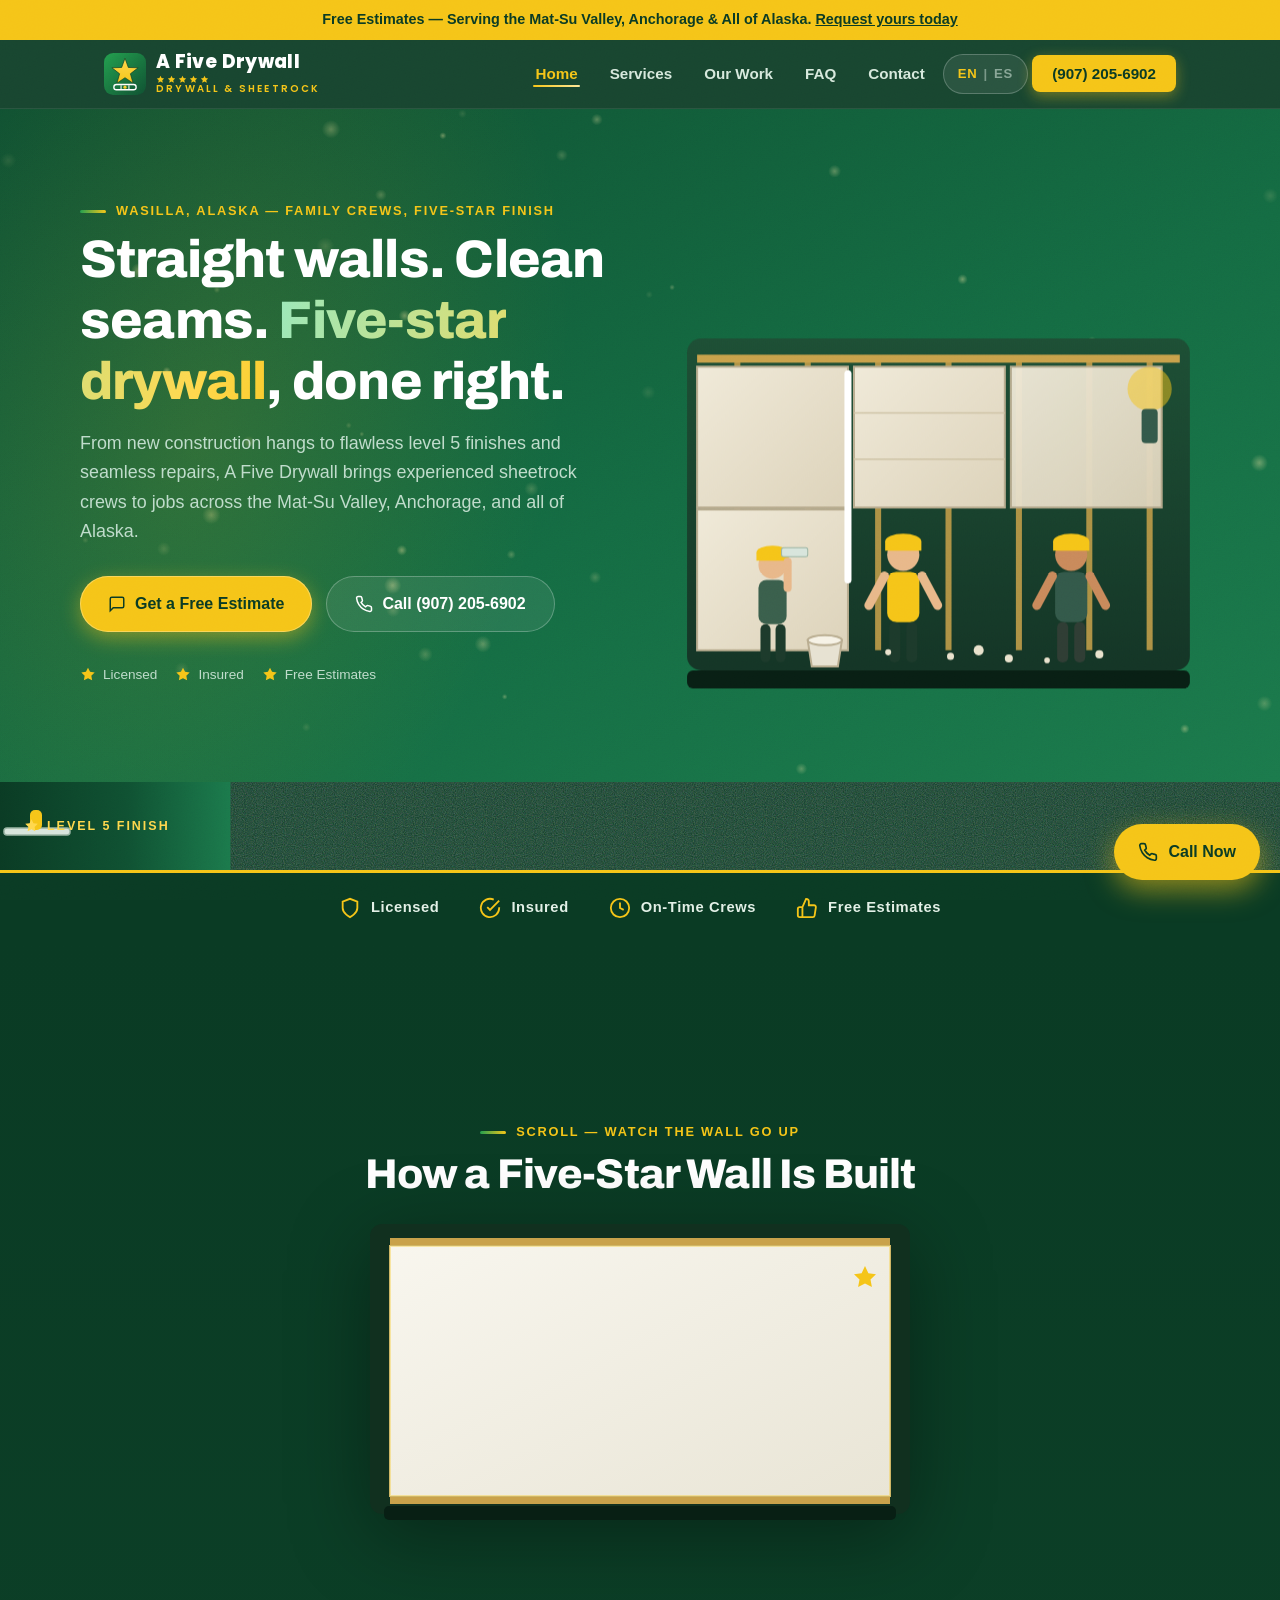
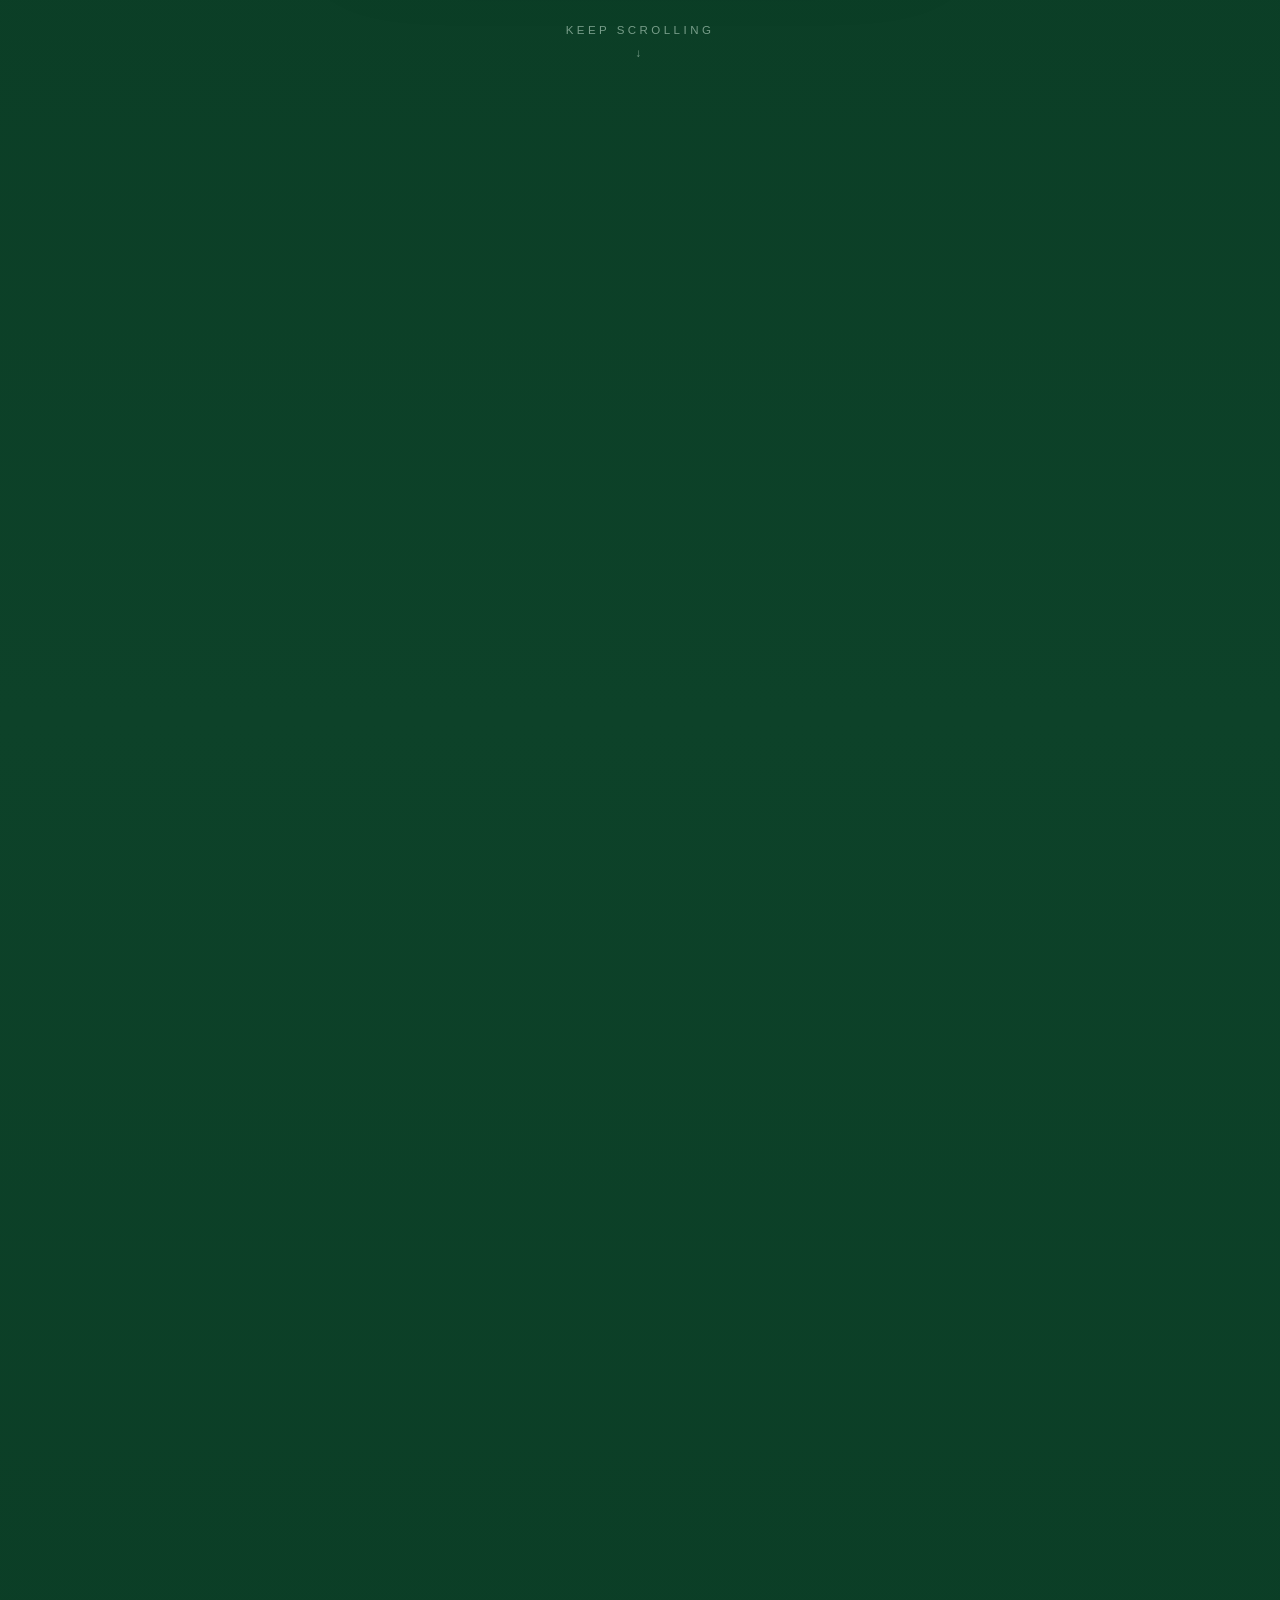
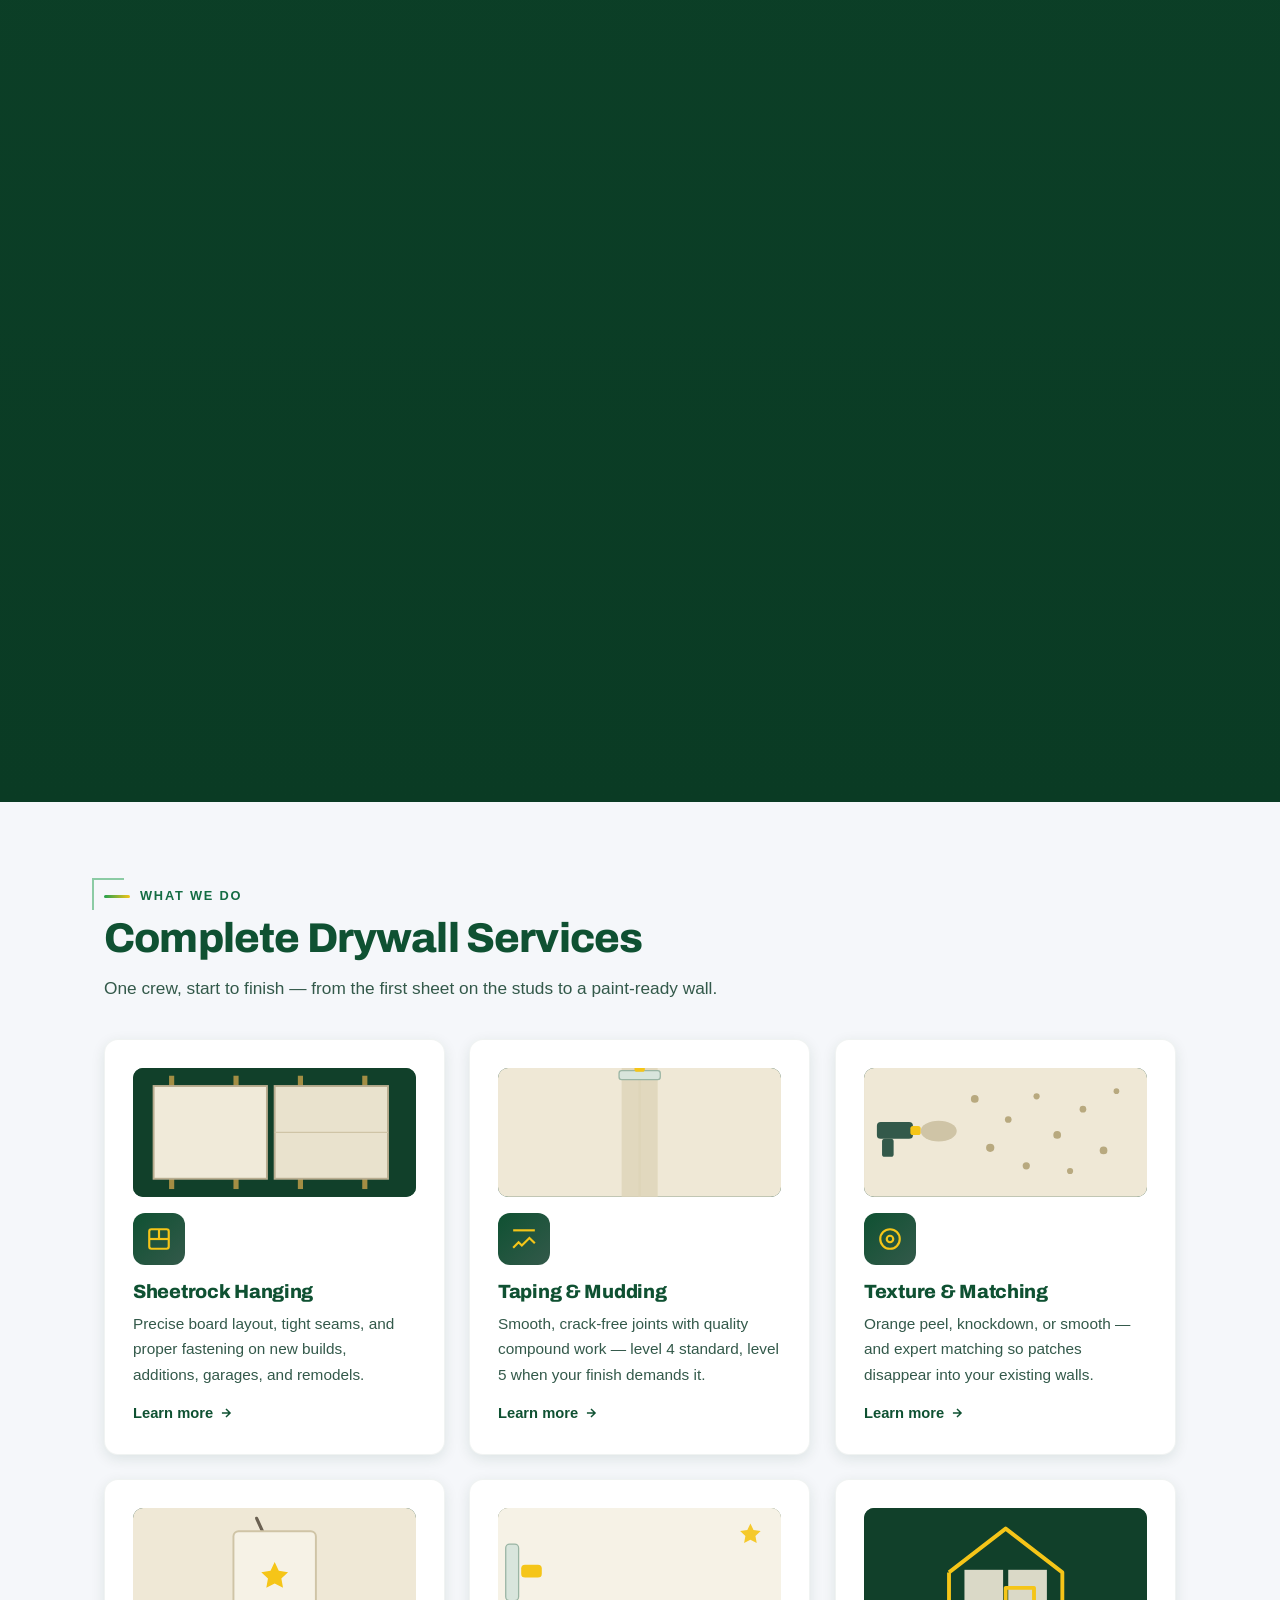
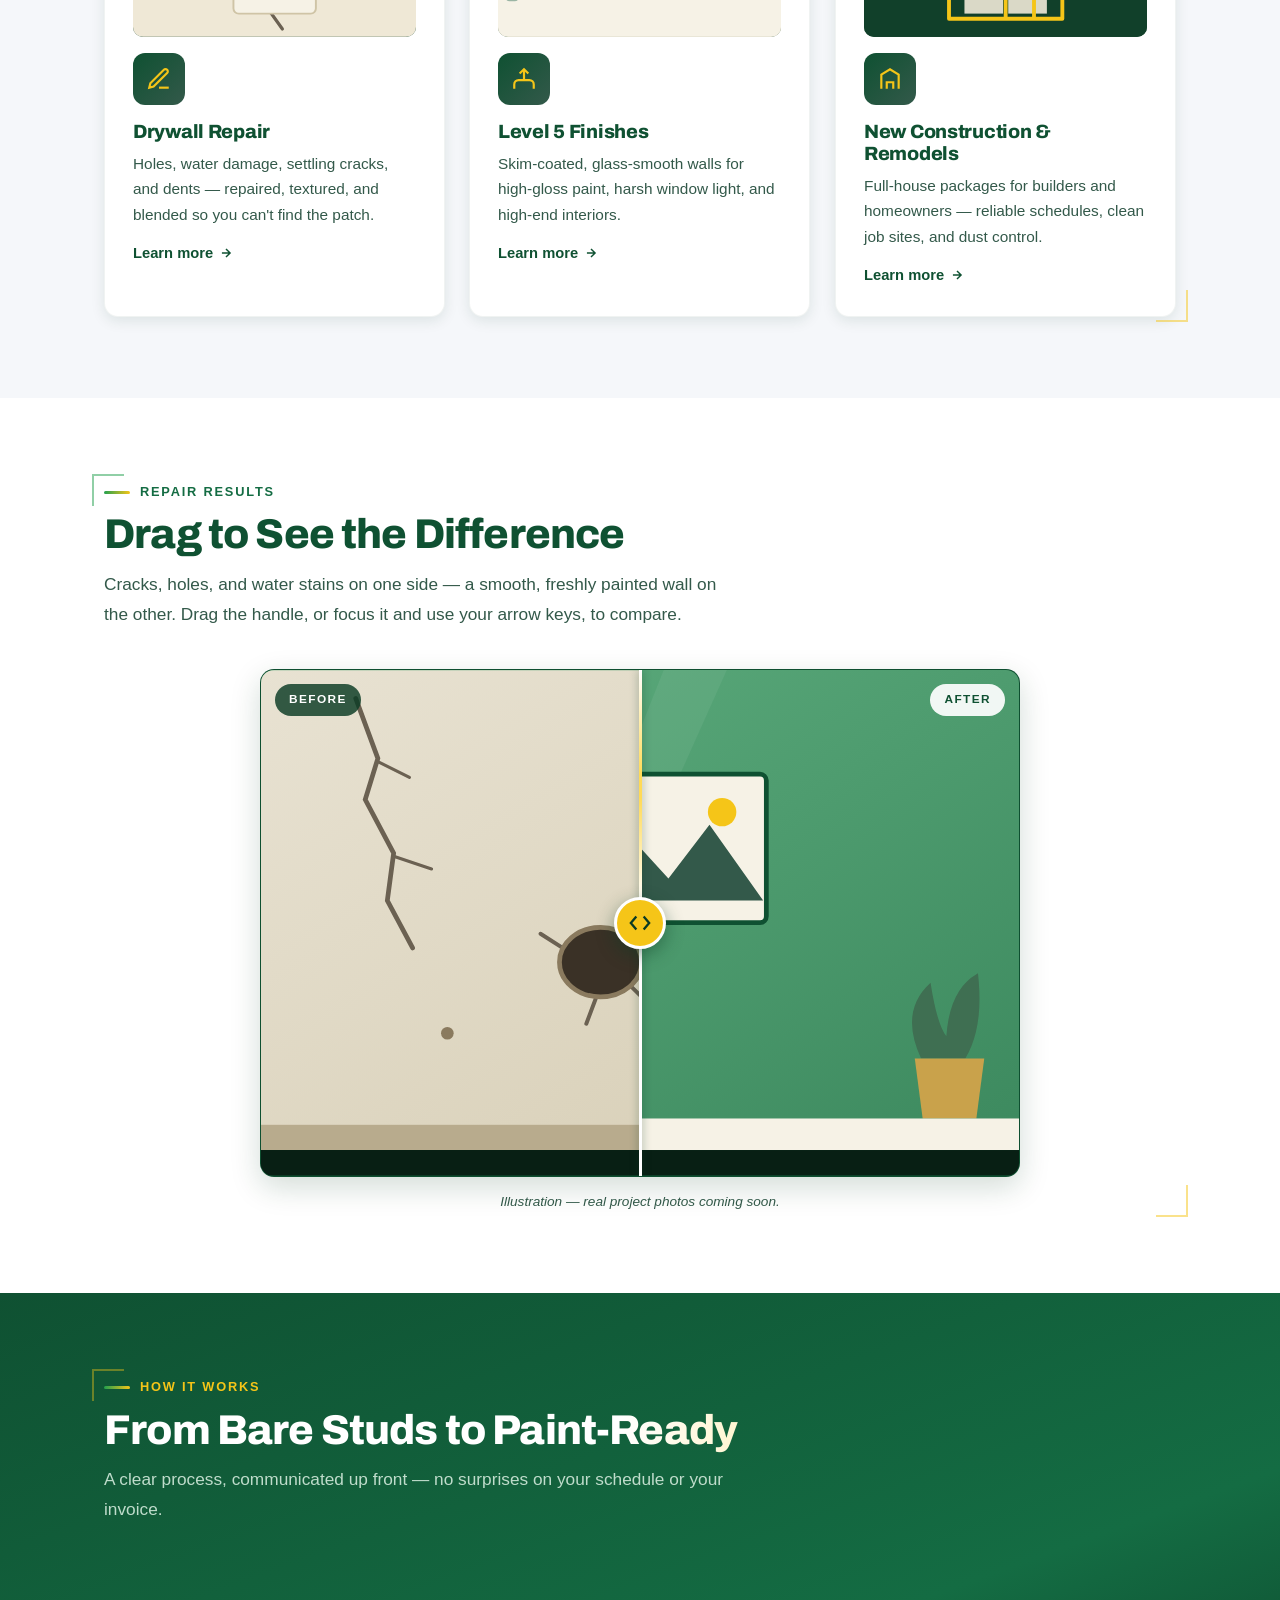
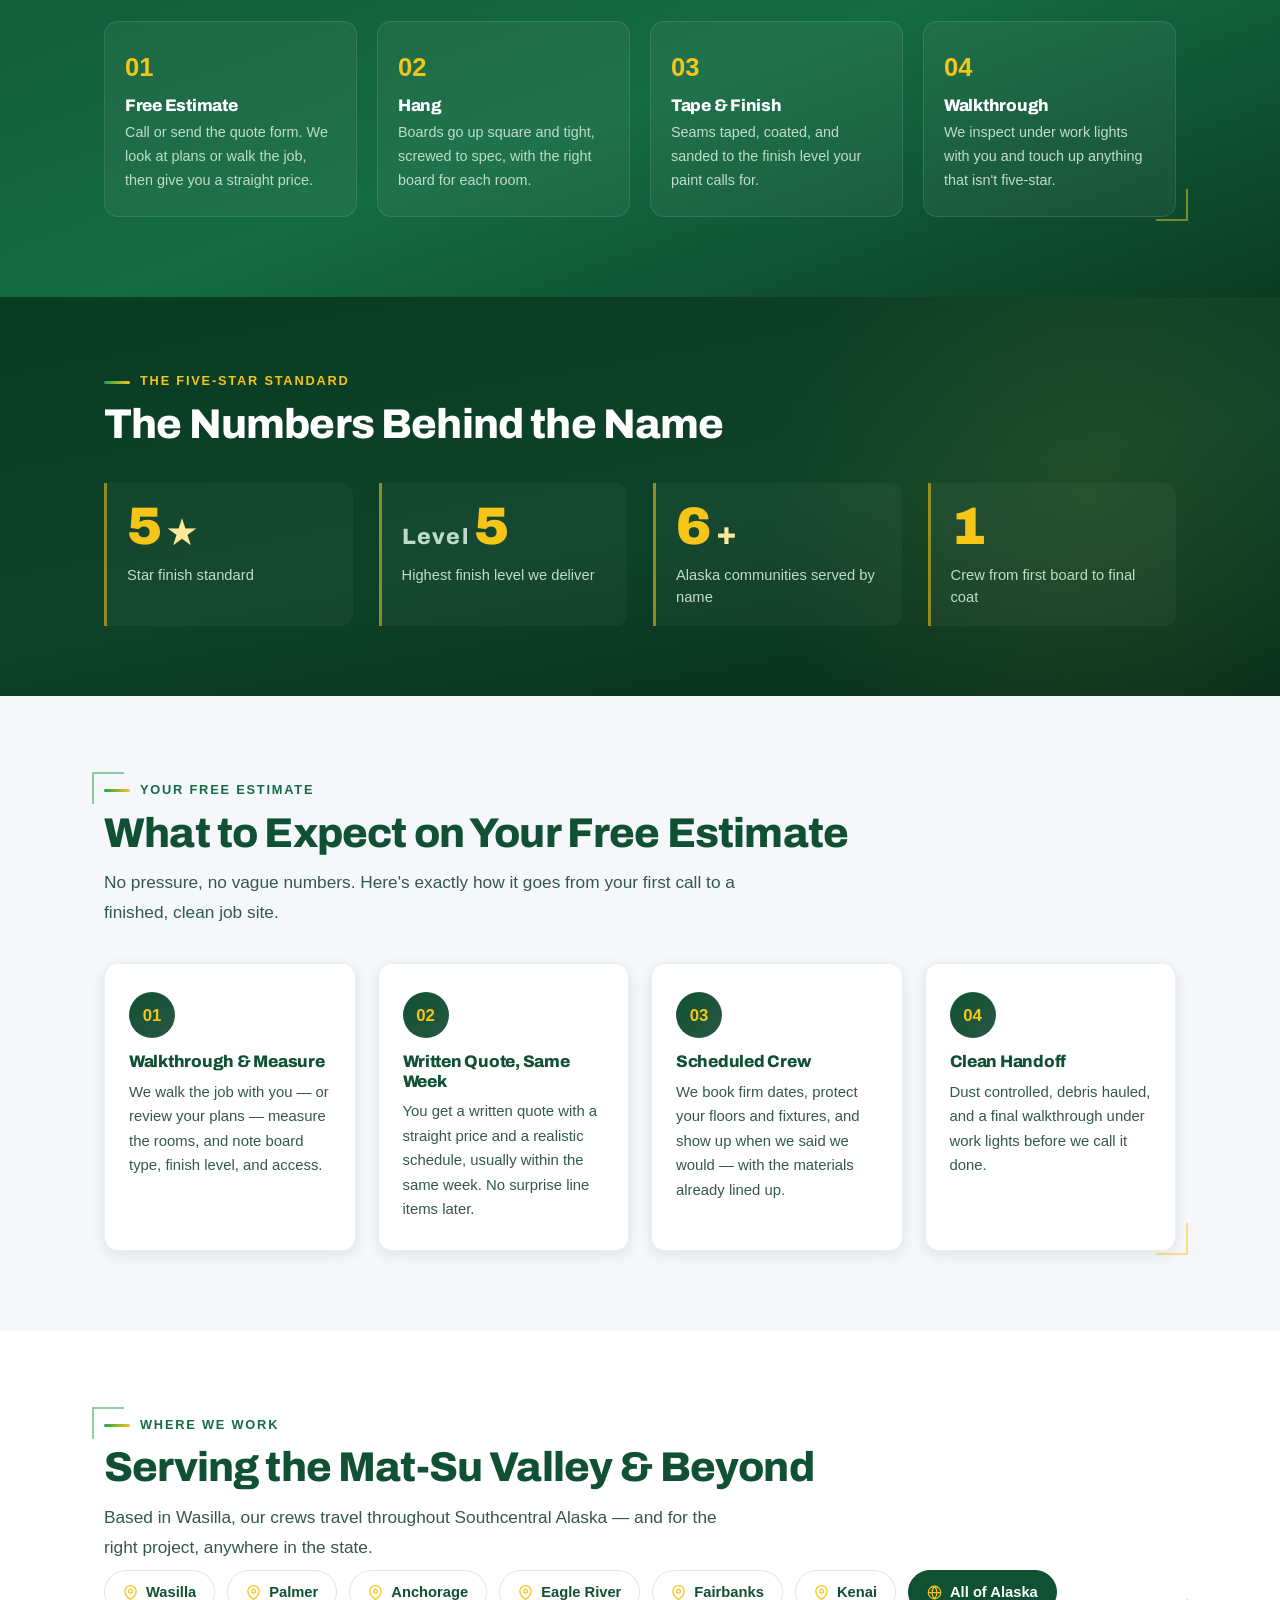
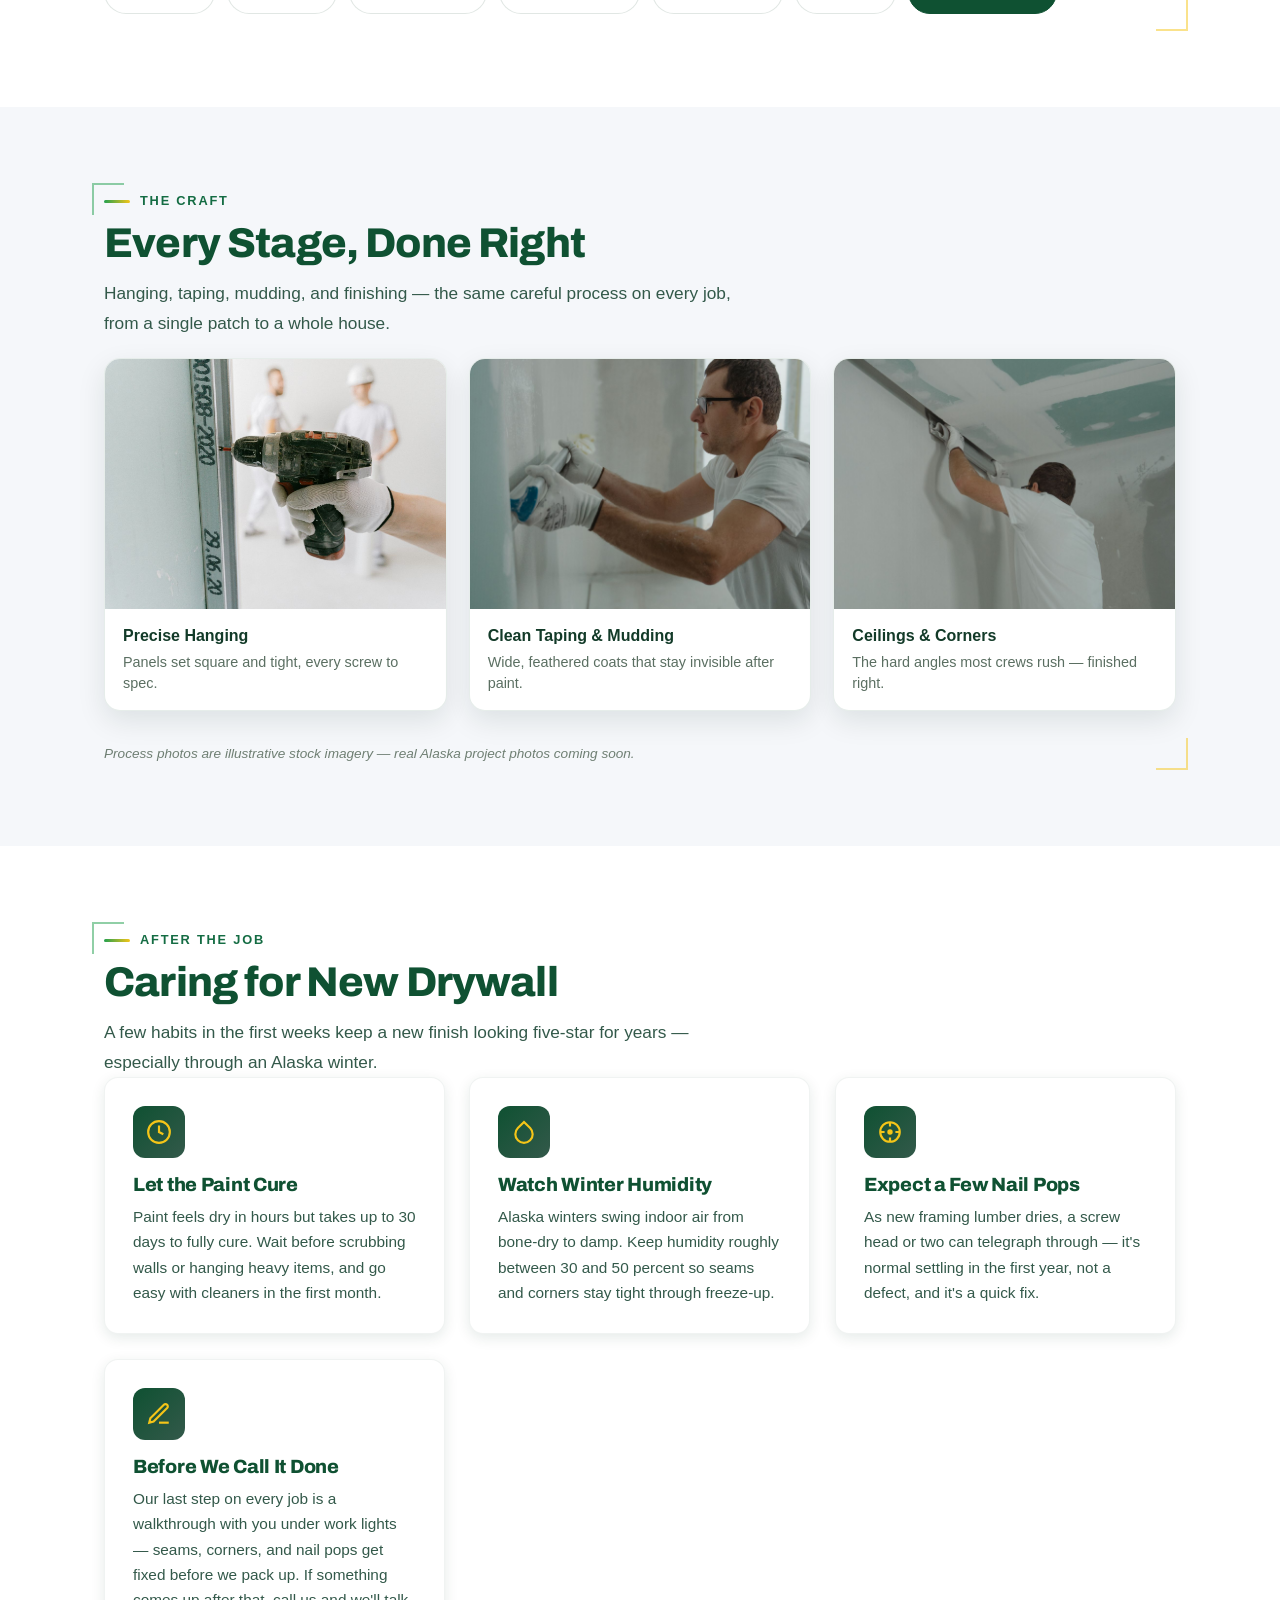
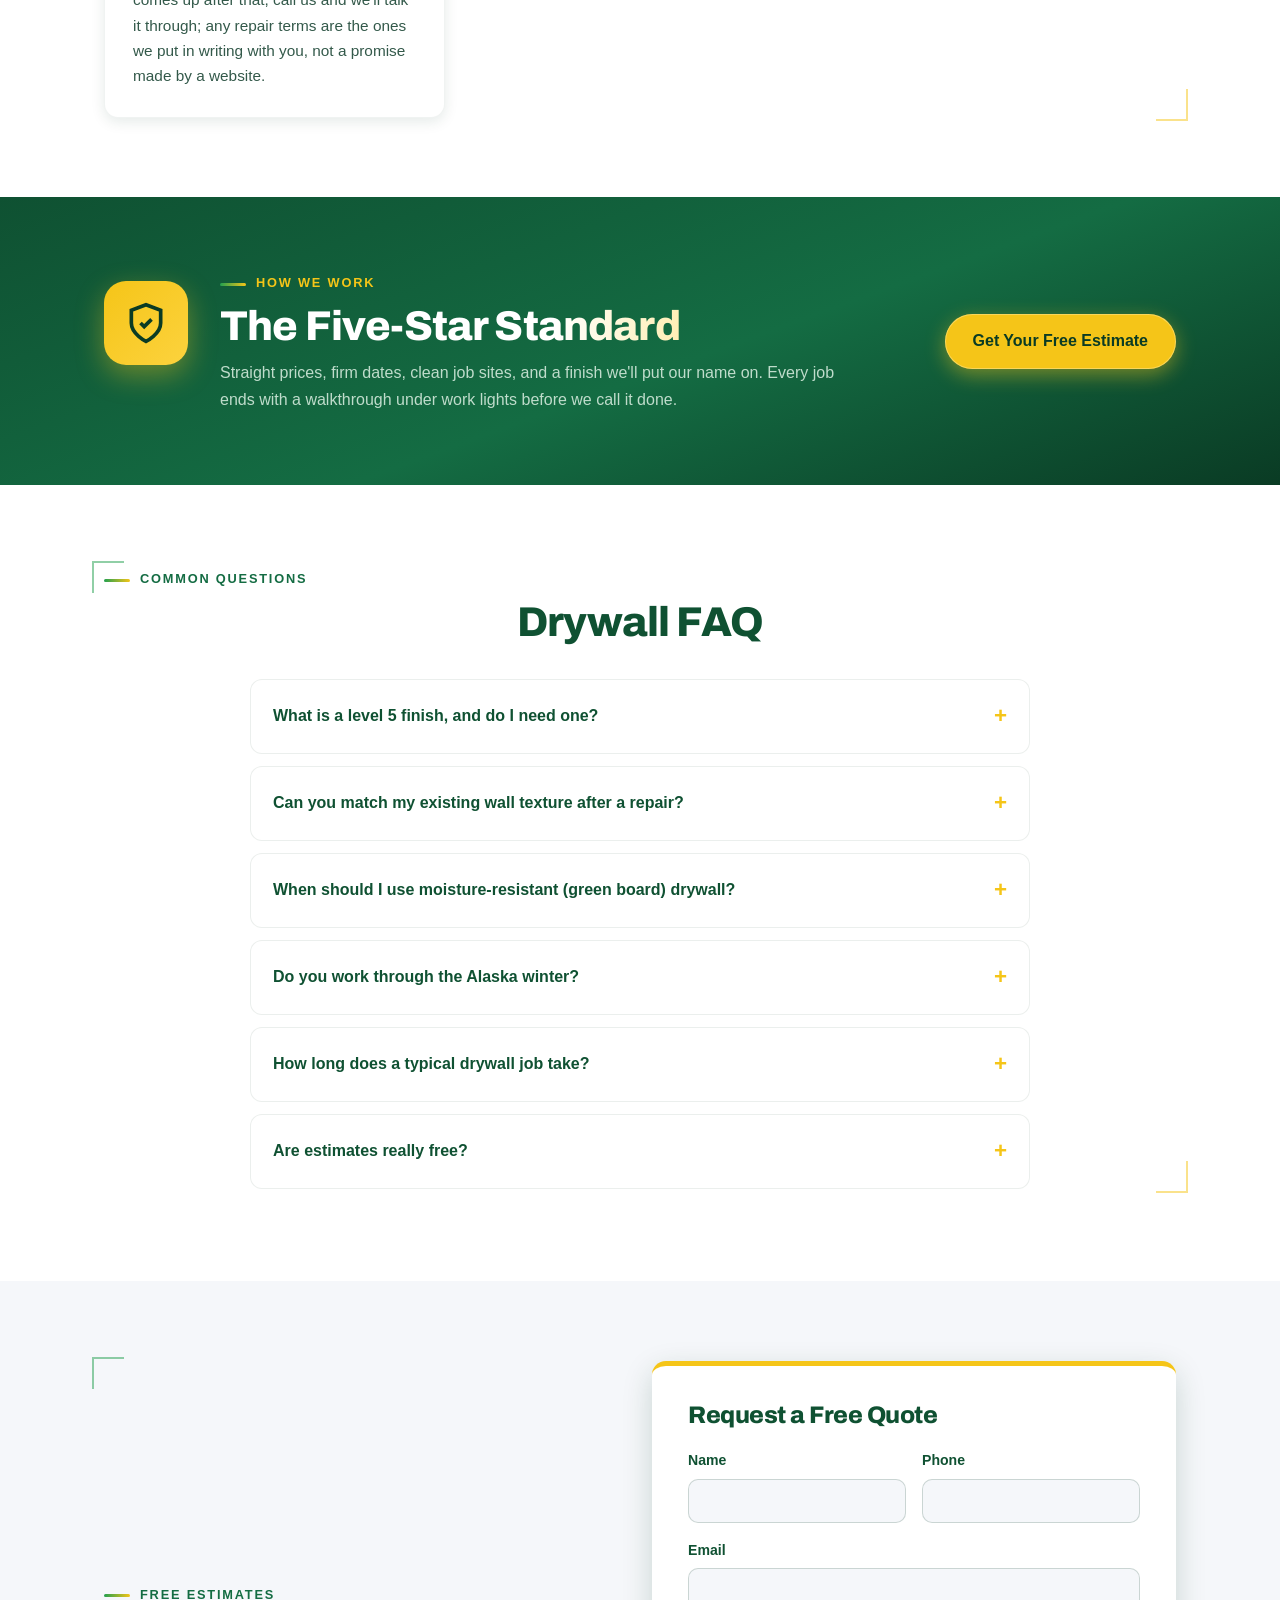
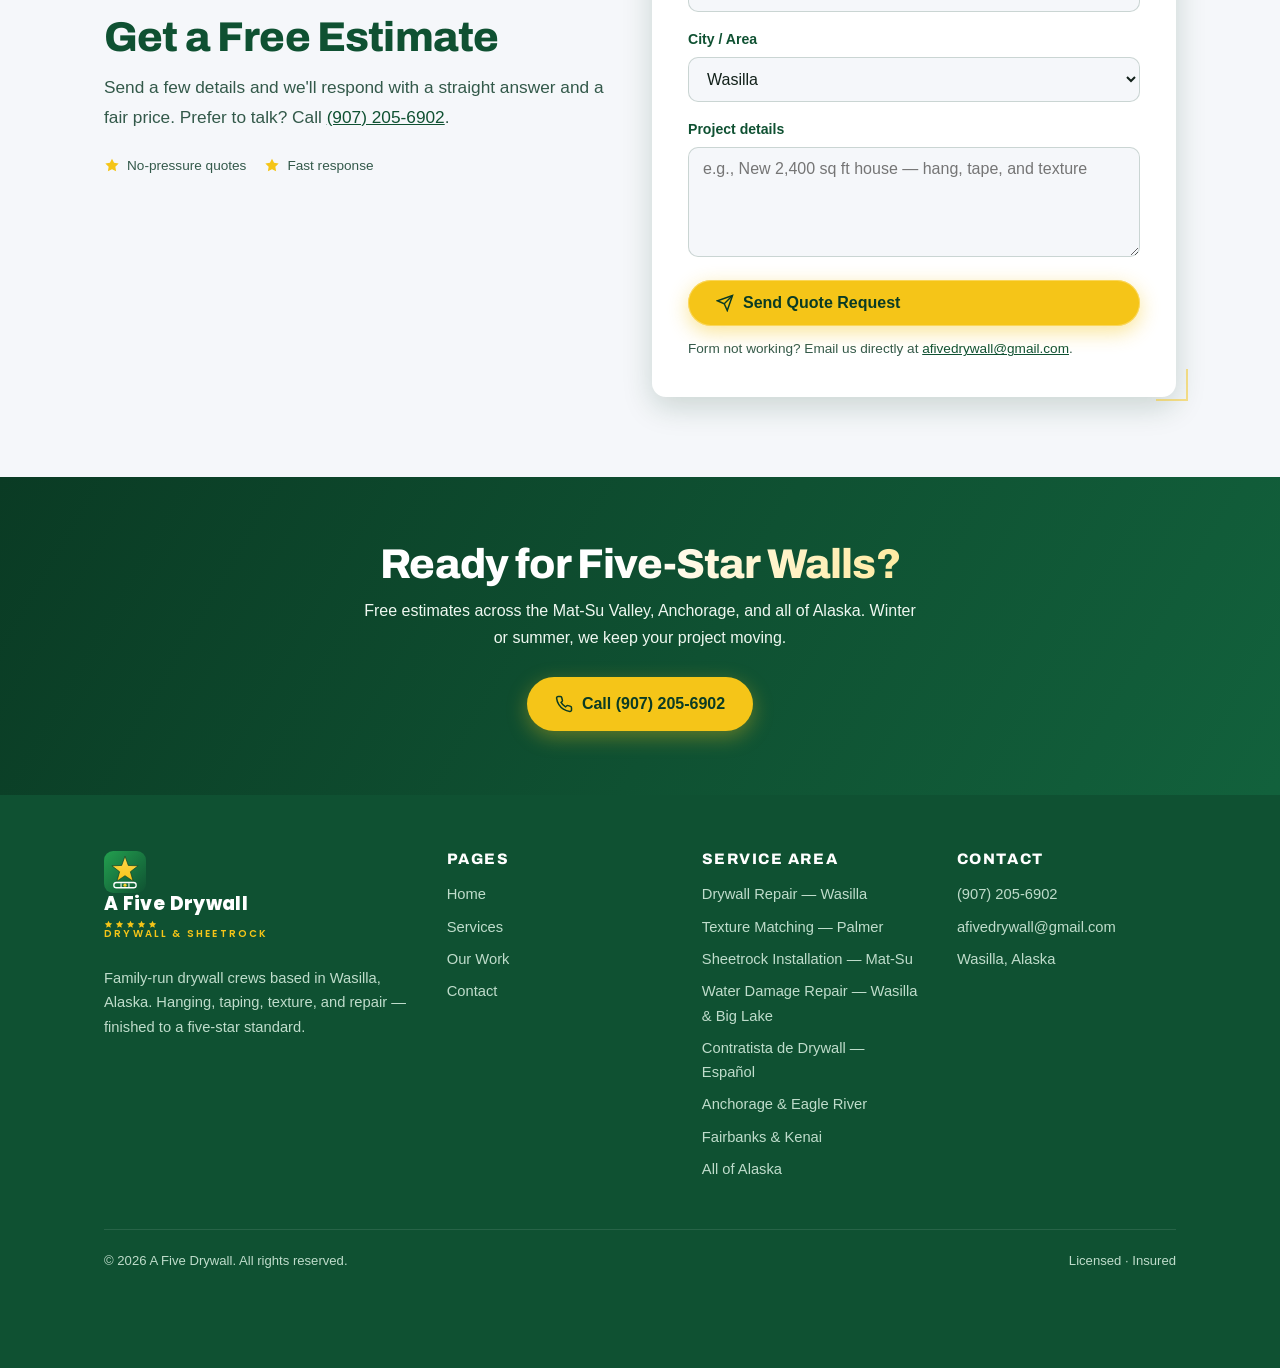
==== commit 134eb34a: "Claim accuracy + confidentiality pass: remove unconfirmed and unapproved promises, un-publish intern" ====
--- a/index.html
+++ b/index.html
@@ -90,8 +90,7 @@
         </a>
       </div>
       <div class="hero-trust">
-        <span><svg viewBox="0 0 24 24" fill="currentColor" aria-hidden="true"><path d="M12 1l3.09 6.26L22 8.27l-5 4.87 1.18 6.88L12 16.77l-6.18 3.25L7 13.14 2 8.27l6.91-1.01z"/></svg> Licensed<!-- JUAN: replace license status --></span>
-        <span><svg viewBox="0 0 24 24" fill="currentColor" aria-hidden="true"><path d="M12 1l3.09 6.26L22 8.27l-5 4.87 1.18 6.88L12 16.77l-6.18 3.25L7 13.14 2 8.27l6.91-1.01z"/></svg> Bonded</span>
+        <span><svg viewBox="0 0 24 24" fill="currentColor" aria-hidden="true"><path d="M12 1l3.09 6.26L22 8.27l-5 4.87 1.18 6.88L12 16.77l-6.18 3.25L7 13.14 2 8.27l6.91-1.01z"/></svg> Licensed</span>
         <span><svg viewBox="0 0 24 24" fill="currentColor" aria-hidden="true"><path d="M12 1l3.09 6.26L22 8.27l-5 4.87 1.18 6.88L12 16.77l-6.18 3.25L7 13.14 2 8.27l6.91-1.01z"/></svg> Insured</span>
         <span><svg viewBox="0 0 24 24" fill="currentColor" aria-hidden="true"><path d="M12 1l3.09 6.26L22 8.27l-5 4.87 1.18 6.88L12 16.77l-6.18 3.25L7 13.14 2 8.27l6.91-1.01z"/></svg> Free Estimates</span>
       </div>
@@ -197,8 +196,7 @@
 <!-- ================= TRUST STRIP ================= -->
 <div class="trust-strip">
   <div class="container">
-    <span class="trust-badge"><svg viewBox="0 0 24 24" fill="none" stroke="currentColor" stroke-width="2" aria-hidden="true"><path d="M12 22s8-4 8-10V5l-8-3-8 3v7c0 6 8 10 8 10z"/></svg> Licensed<!-- JUAN: replace license # --></span>
-    <span class="trust-badge"><svg viewBox="0 0 24 24" fill="none" stroke="currentColor" stroke-width="2" aria-hidden="true"><rect x="3" y="11" width="18" height="11" rx="2"/><path d="M7 11V7a5 5 0 0 1 10 0v4"/></svg> Bonded</span>
+    <span class="trust-badge"><svg viewBox="0 0 24 24" fill="none" stroke="currentColor" stroke-width="2" aria-hidden="true"><path d="M12 22s8-4 8-10V5l-8-3-8 3v7c0 6 8 10 8 10z"/></svg> Licensed</span>
     <span class="trust-badge"><svg viewBox="0 0 24 24" fill="none" stroke="currentColor" stroke-width="2" aria-hidden="true"><path d="M22 11.08V12a10 10 0 1 1-5.93-9.14"/><path d="M22 4L12 14.01l-3-3"/></svg> Insured</span>
     <span class="trust-badge"><svg viewBox="0 0 24 24" fill="none" stroke="currentColor" stroke-width="2" aria-hidden="true"><circle cx="12" cy="12" r="10"/><path d="M12 6v6l4 2"/></svg> On-Time Crews</span>
     <span class="trust-badge"><svg viewBox="0 0 24 24" fill="none" stroke="currentColor" stroke-width="2" aria-hidden="true"><path d="M14 9V5a3 3 0 0 0-3-3l-4 9v11h11.28a2 2 0 0 0 2-1.7l1.38-9a2 2 0 0 0-2-2.3zM7 22H4a2 2 0 0 1-2-2v-7a2 2 0 0 1 2-2h3"/></svg> Free Estimates</span>
@@ -562,8 +560,8 @@
       </div>
       <div class="card reveal">
         <div class="icon"><svg viewBox="0 0 24 24" fill="none" stroke="currentColor" stroke-width="2" aria-hidden="true"><path d="M12 20h9"/><path d="M16.5 3.5a2.121 2.121 0 0 1 3 3L7 19l-4 1 1-4z"/></svg></div>
-        <h3>Our Touch-Up Policy</h3>
-        <p>If a seam, corner, or nail pop shows up within the first year on work we finished, call us — we'll come back and touch it up. That's the five-star standard.<!-- JUAN: confirm touch-up policy terms --></p>
+        <h3>Before We Call It Done</h3>
+        <p>Our last step on every job is a walkthrough with you under work lights — seams, corners, and nail pops get fixed before we pack up. If something comes up after that, call us and we'll talk it through; any repair terms are the ones we put in writing with you, not a promise made by a website.</p>
       </div>
     </div>
   </div>
@@ -576,9 +574,9 @@
       <svg viewBox="0 0 24 24" fill="none" stroke="currentColor" stroke-width="2"><path d="M12 22s8-4 8-10V5l-8-3-8 3v7c0 6 8 10 8 10z"/><path d="M9 12l2 2 4-4"/></svg>
     </div>
     <div>
-      <span class="kicker">Our Promise</span>
-      <h2>The Five-Star Service Guarantee</h2>
-      <p>If a seam shows, a corner cracks, or a patch telegraphs through the paint on work we finished, we come back and make it right. Straight prices, firm dates, and a finish we'll put our name on.</p>
+      <span class="kicker">How We Work</span>
+      <h2>The Five-Star Standard</h2>
+      <p>Straight prices, firm dates, clean job sites, and a finish we'll put our name on. Every job ends with a walkthrough under work lights before we call it done.</p>
     </div>
     <a class="btn btn-primary" href="contact.html">Get Your Free Estimate</a>
   </div>
@@ -631,7 +629,7 @@
           <span style="color: var(--pine);"><svg viewBox="0 0 24 24" fill="currentColor" aria-hidden="true" style="color: var(--gold-cta);"><path d="M12 1l3.09 6.26L22 8.27l-5 4.87 1.18 6.88L12 16.77l-6.18 3.25L7 13.14 2 8.27l6.91-1.01z"/></svg> Fast response</span>
         </div>
       </div>
-      <form class="quote-panel" action="https://formsubmit.co/afivedrywall@gmail.com" method="POST"><!-- JUAN: replace email in action URL -->
+      <form class="quote-panel" action="https://formsubmit.co/afivedrywall@gmail.com" method="POST">
         <h2>Request a Free Quote</h2>
         <input type="hidden" name="_subject" value="New estimate request — A Five Drywall website">
         <input type="hidden" name="_next" value="https://mrjcarrazco.github.io/afivestar/thanks.html">
@@ -715,7 +713,7 @@
     </div>
     <div class="footer-bottom">
       <span>&copy; 2026 A Five Drywall. All rights reserved.</span>
-      <span>Licensed &middot; Bonded &middot; Insured<!-- JUAN: replace license # --></span>
+      <span>Licensed &middot; Insured</span>
     </div>
   </div>
 </footer>
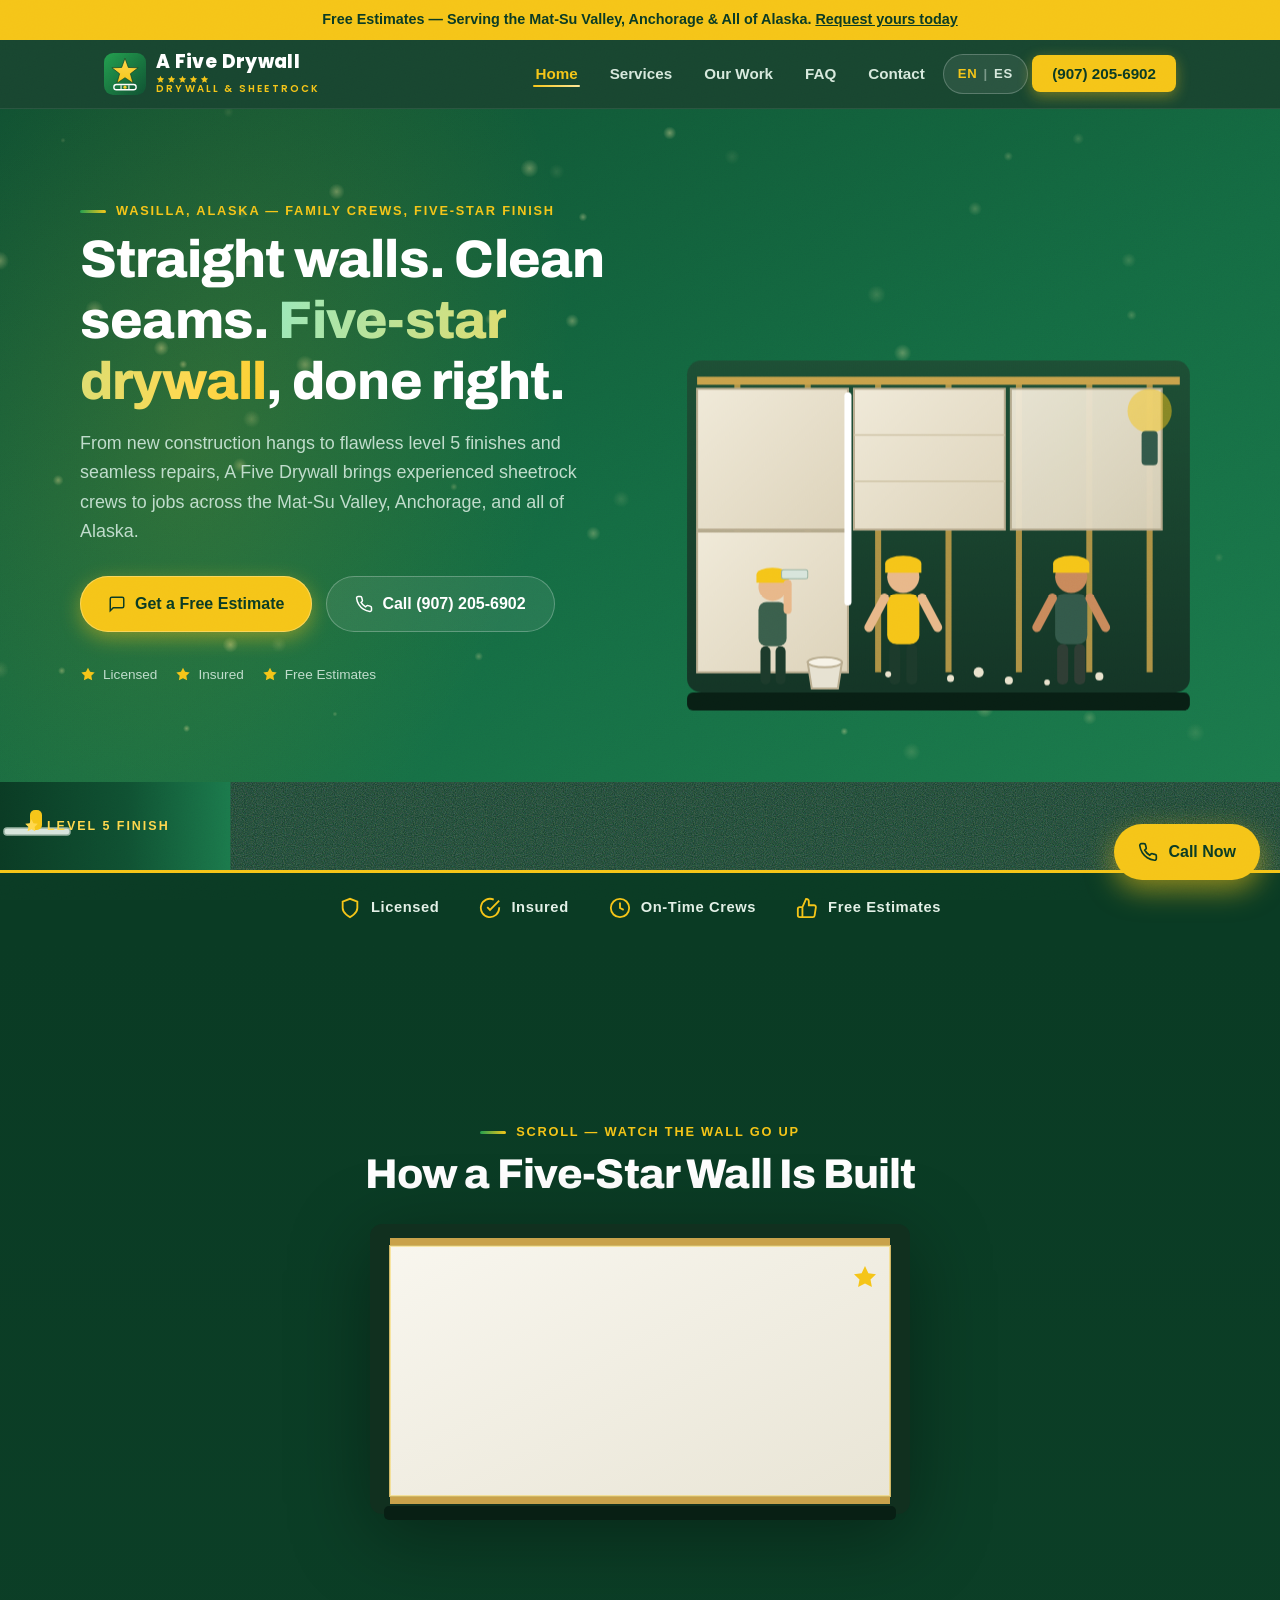
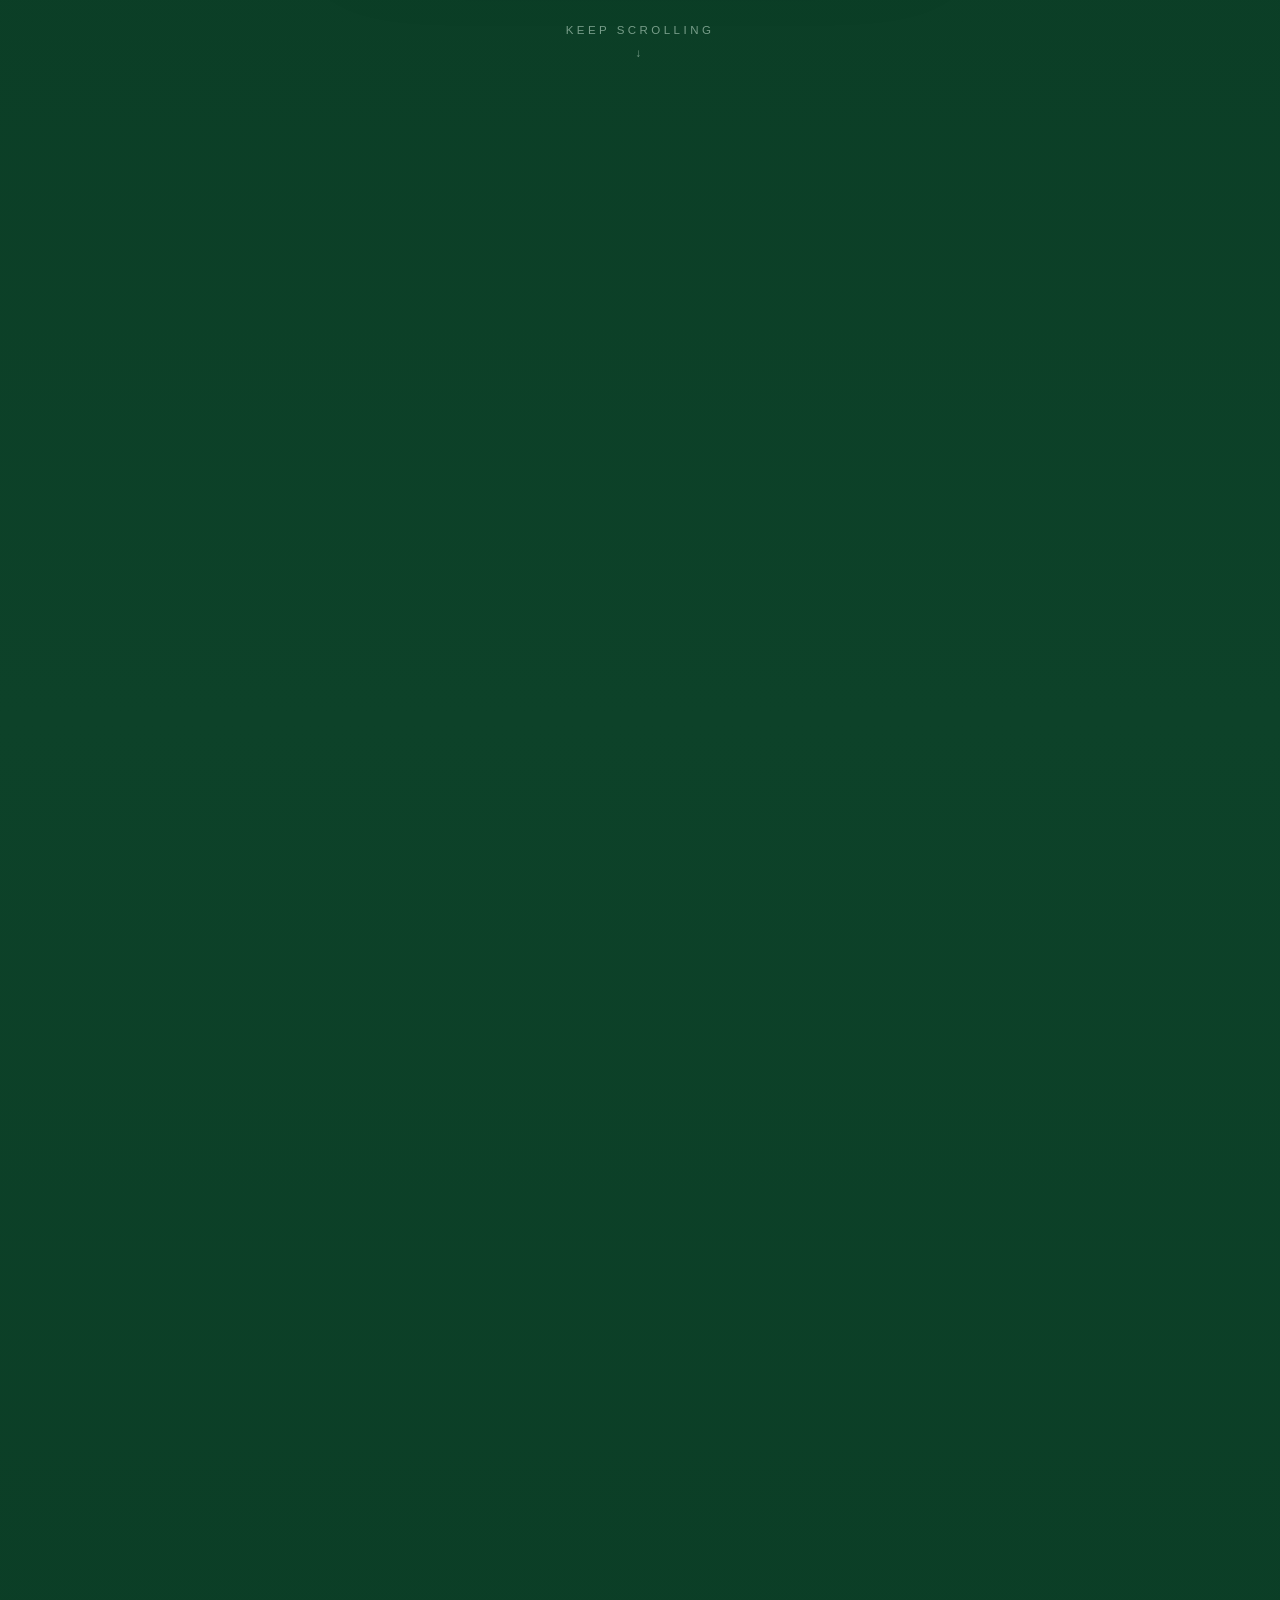
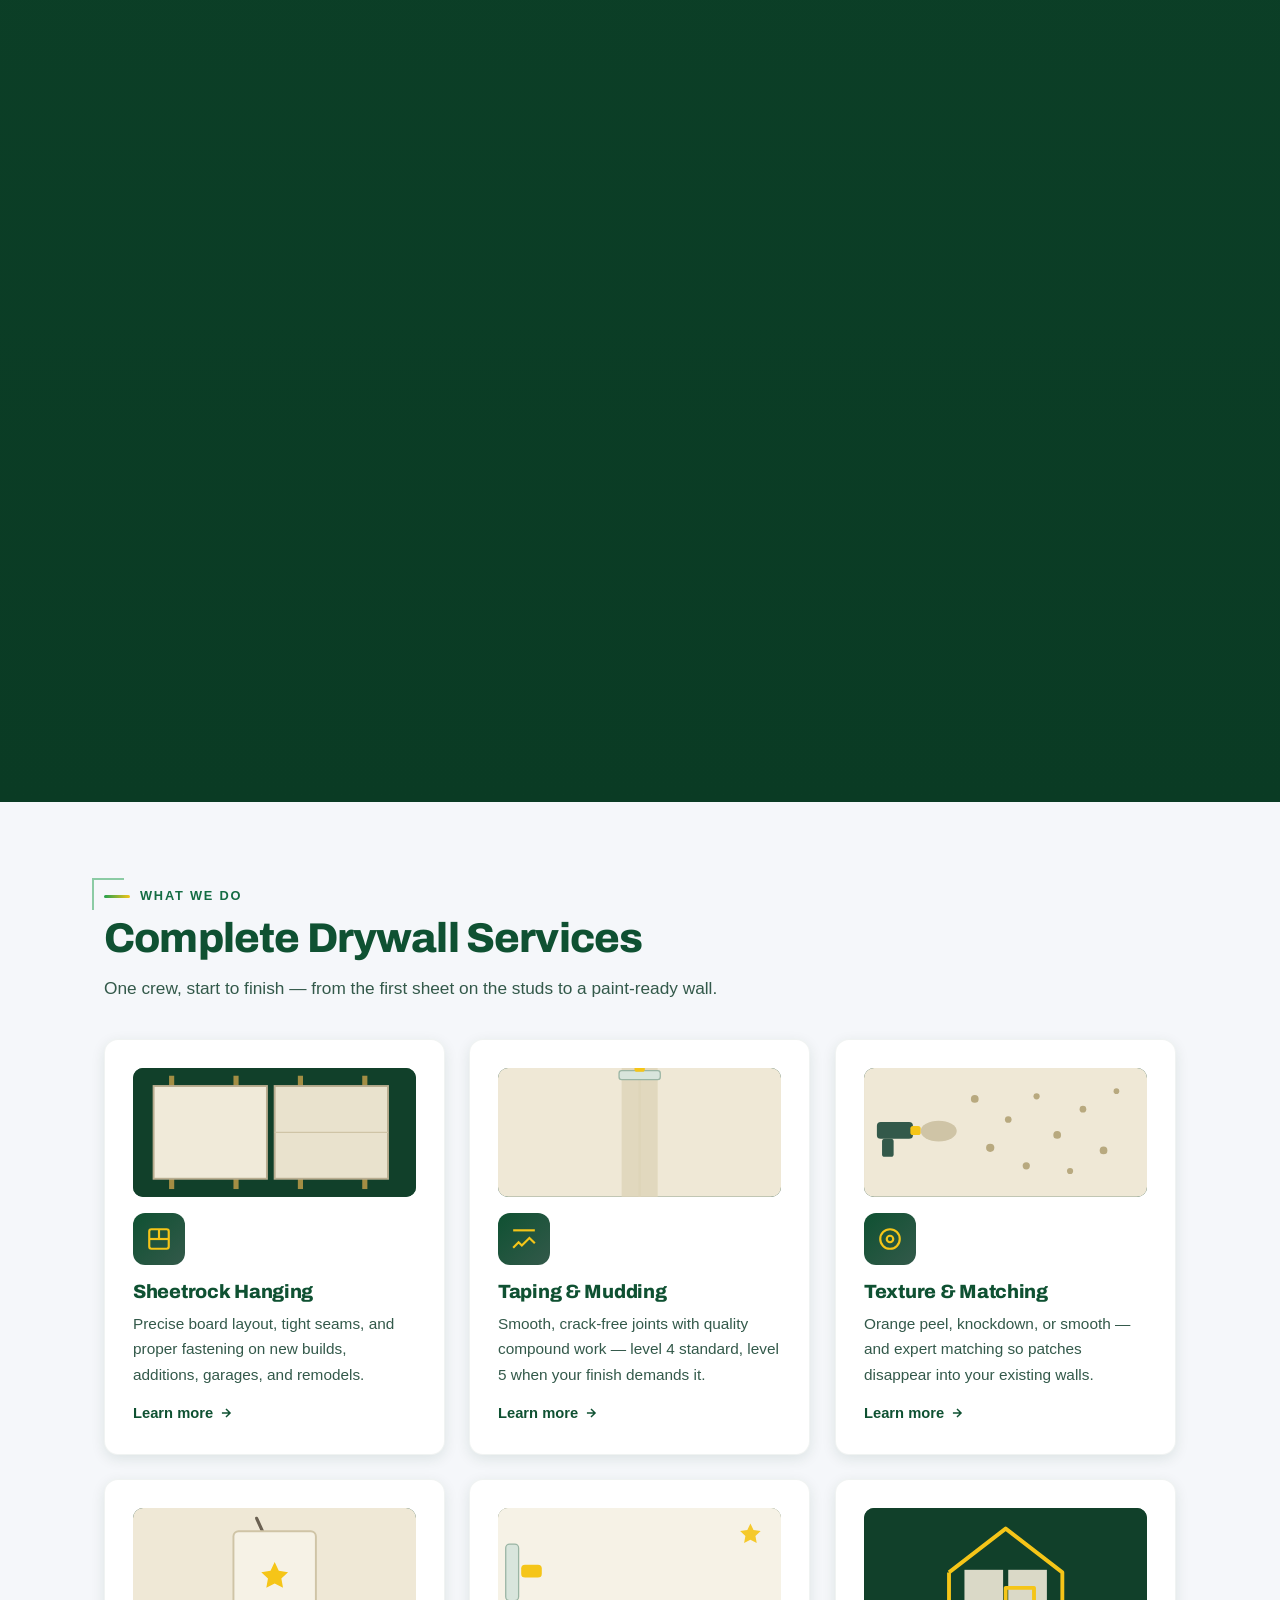
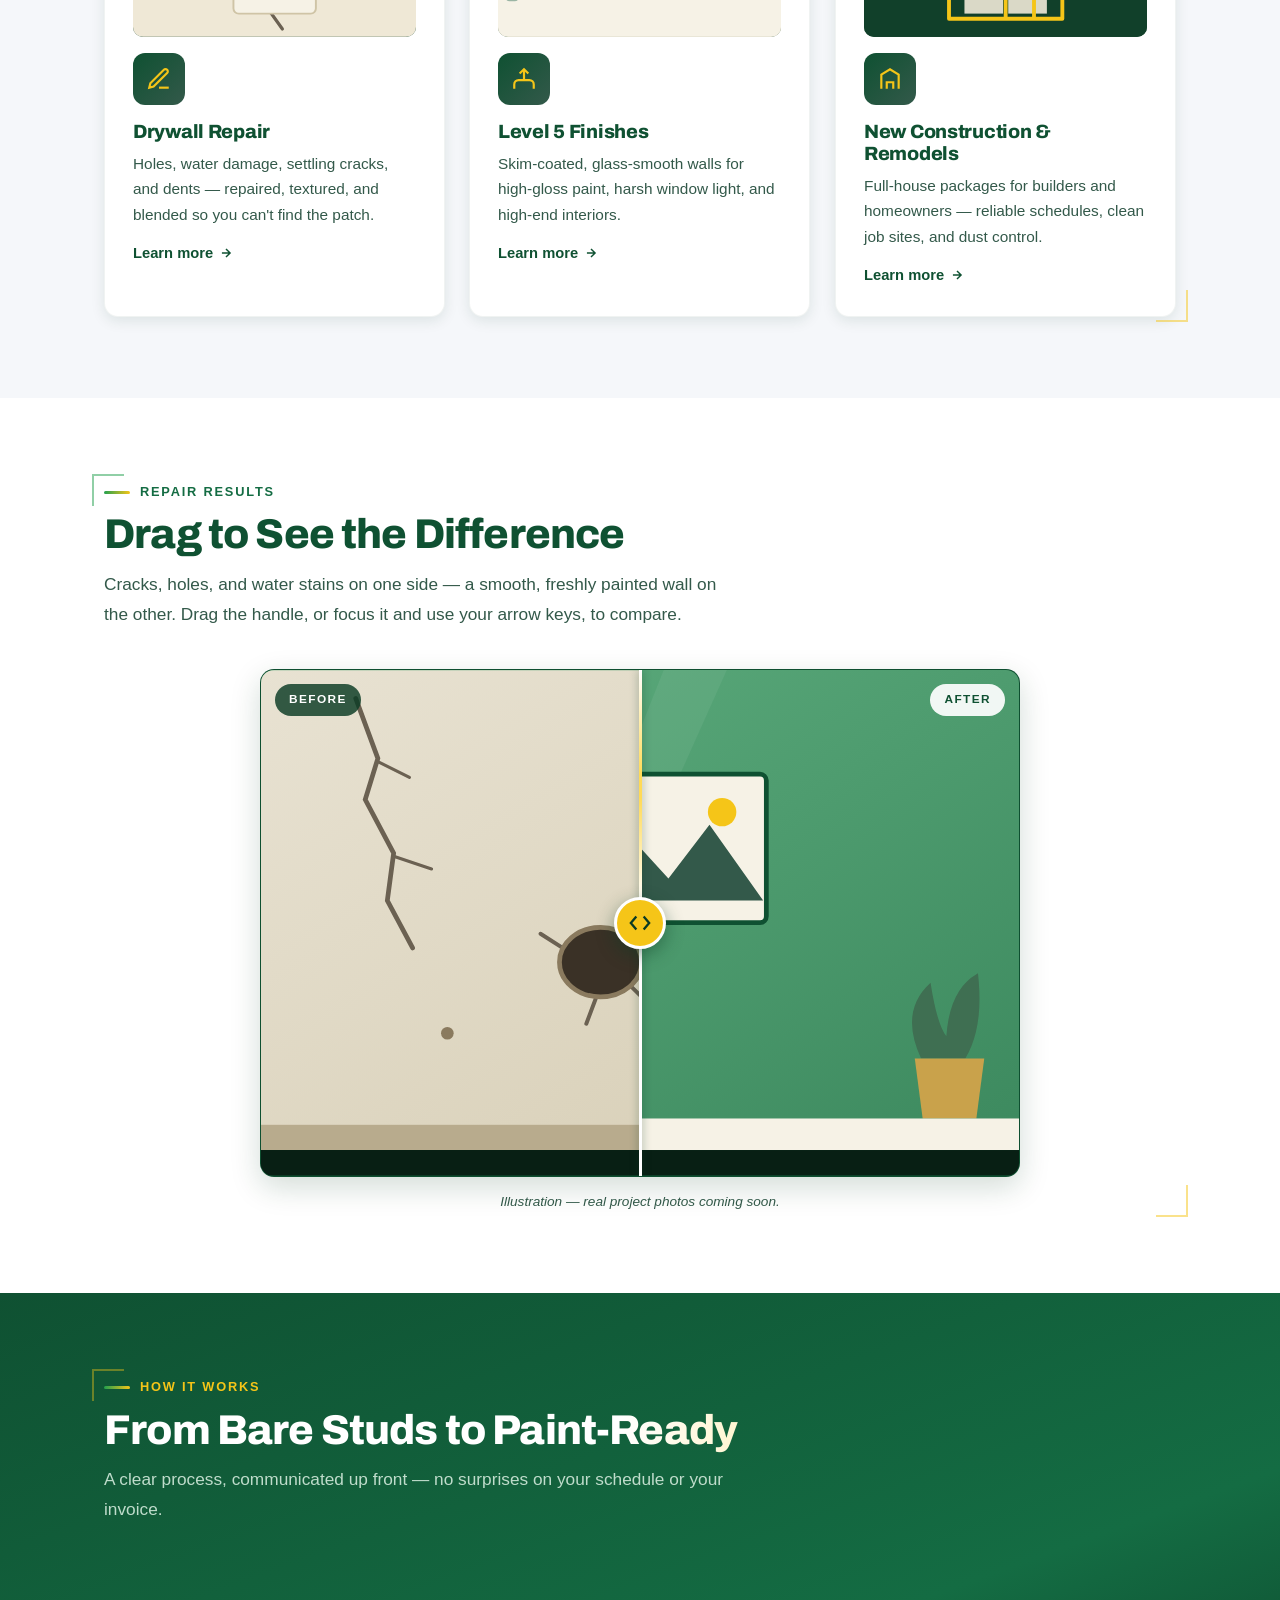
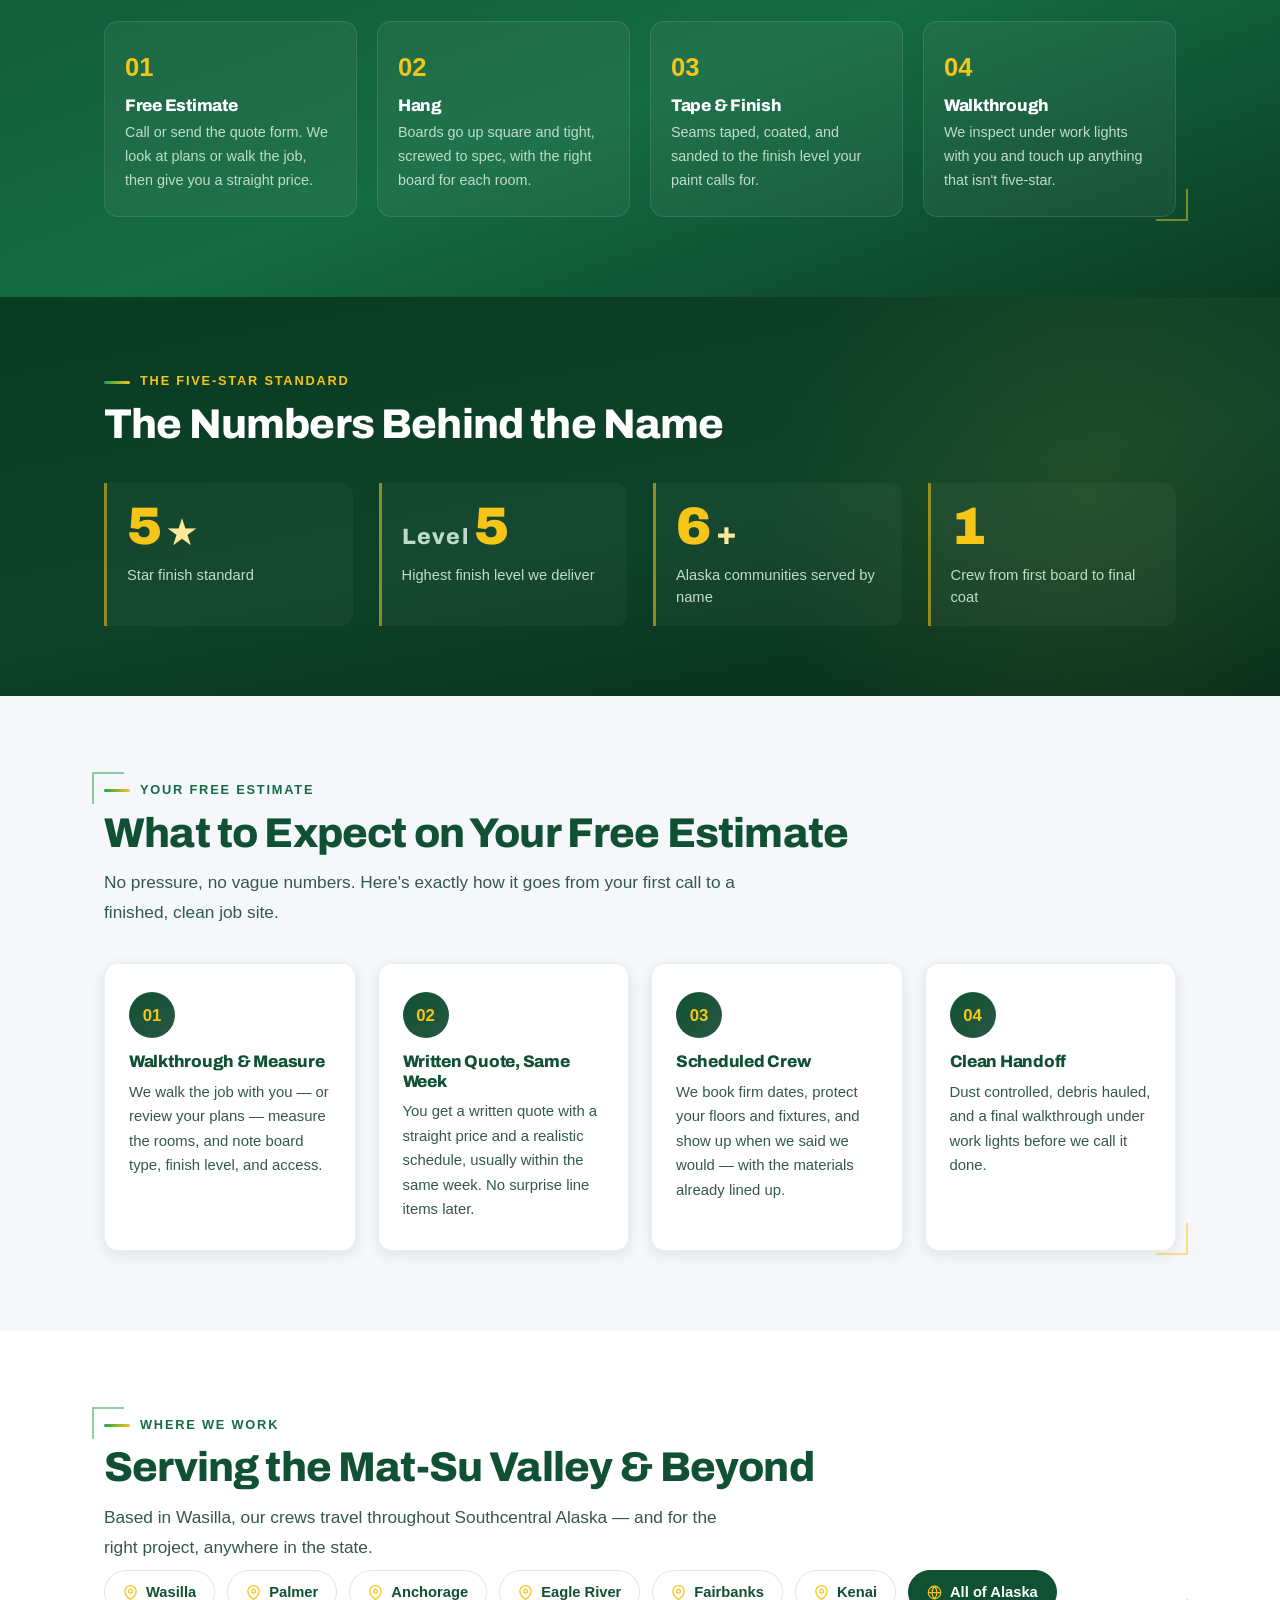
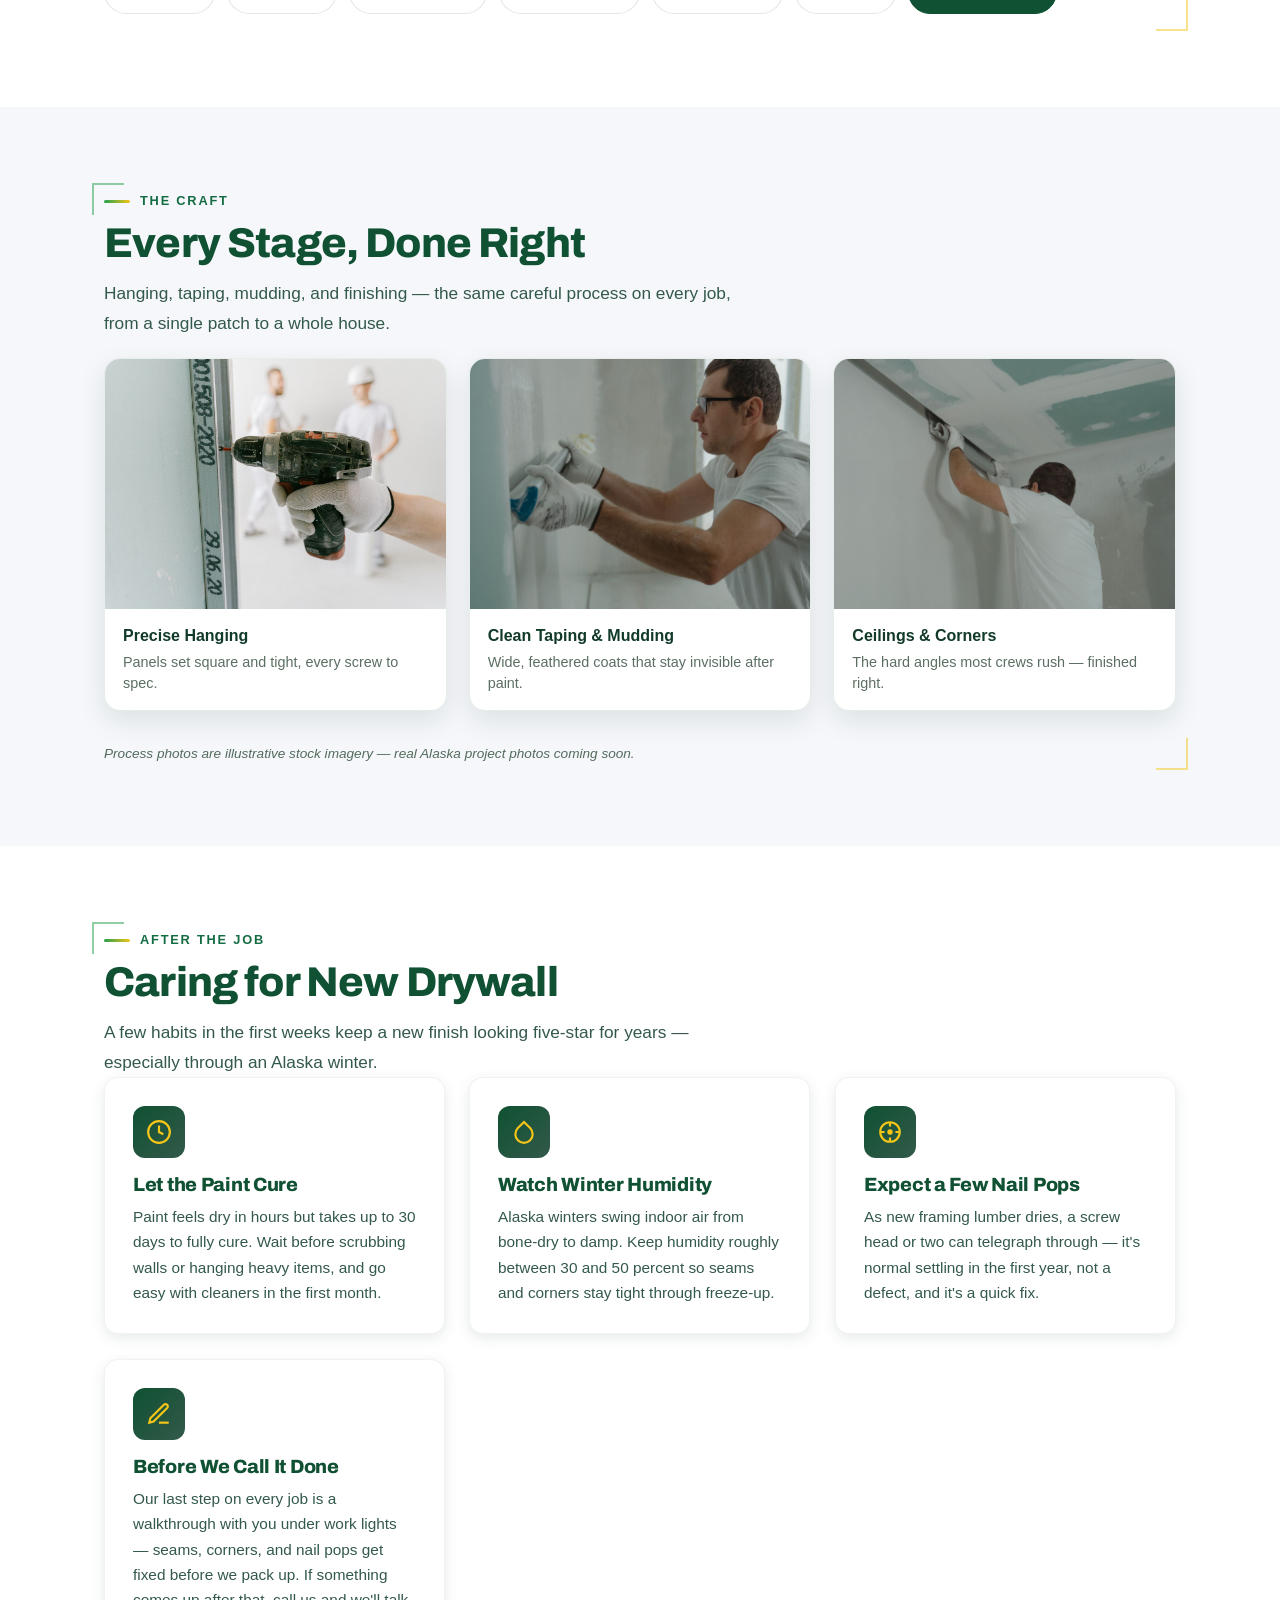
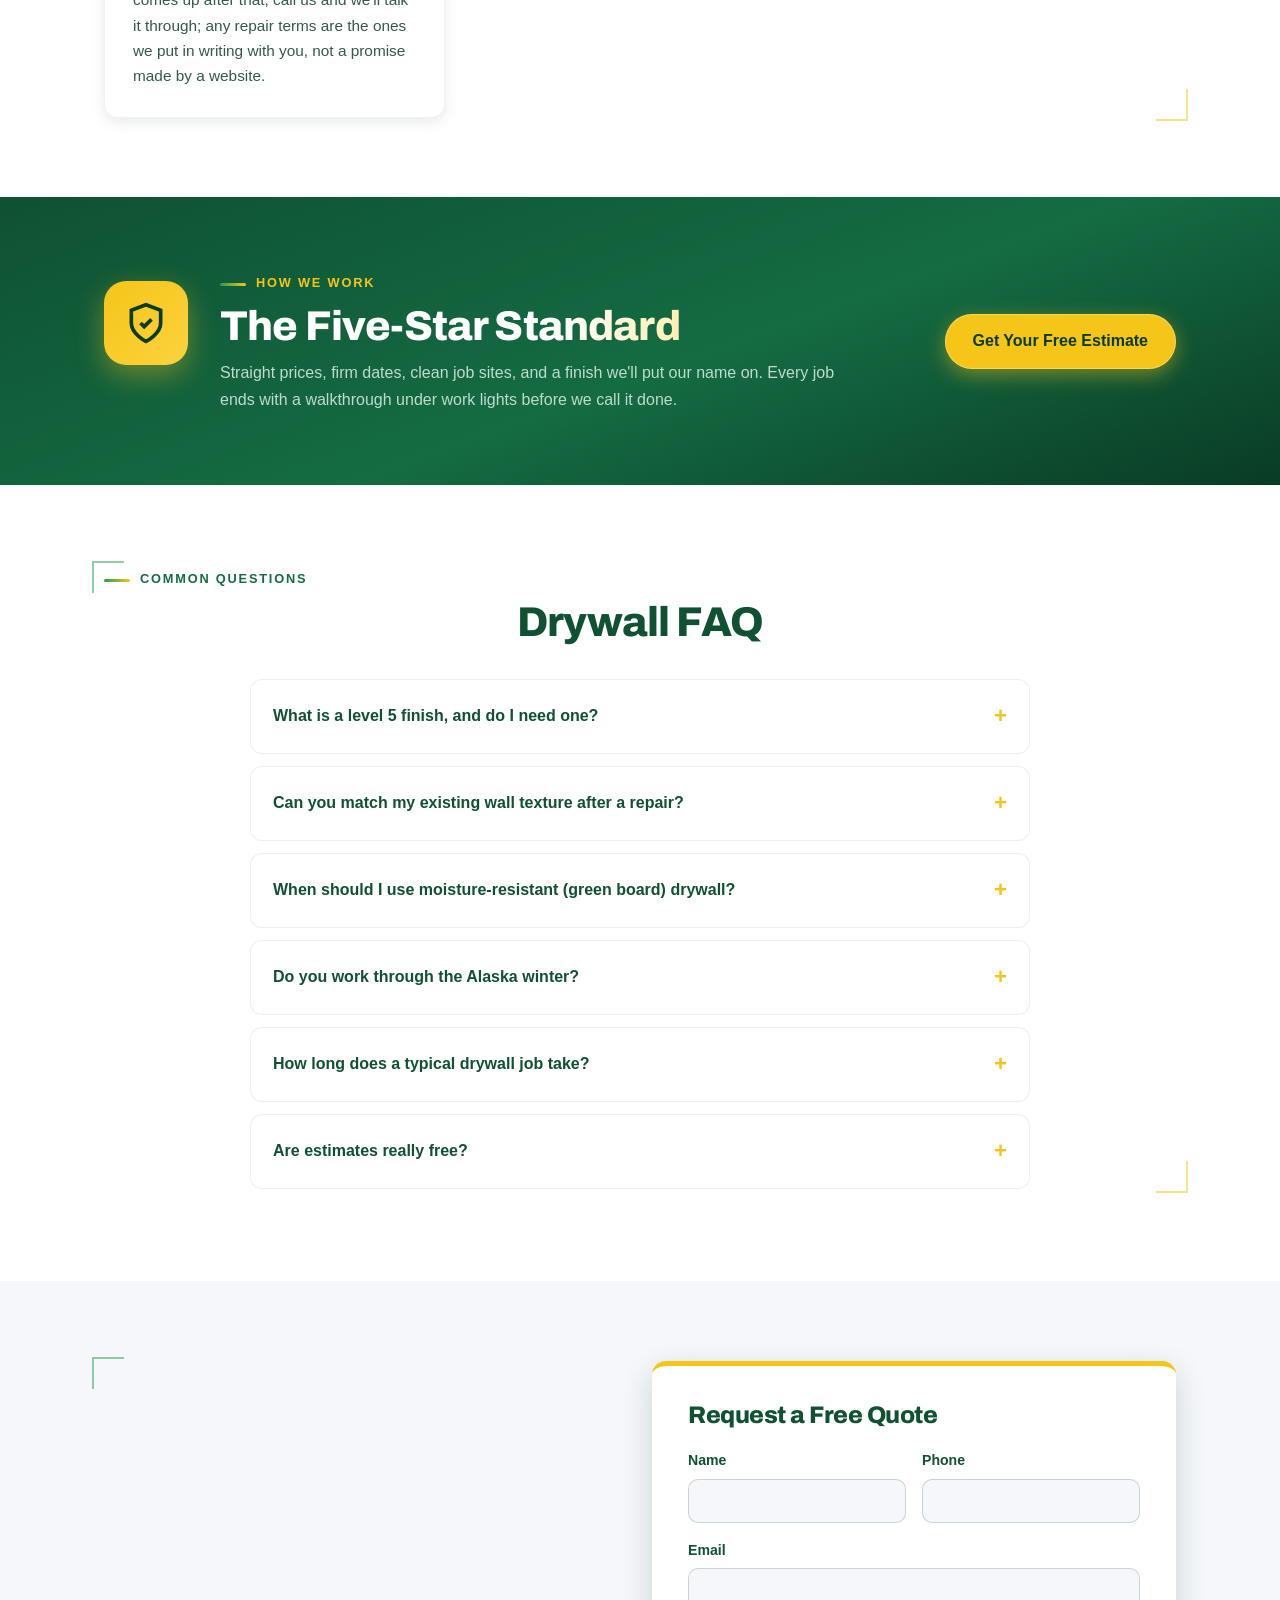
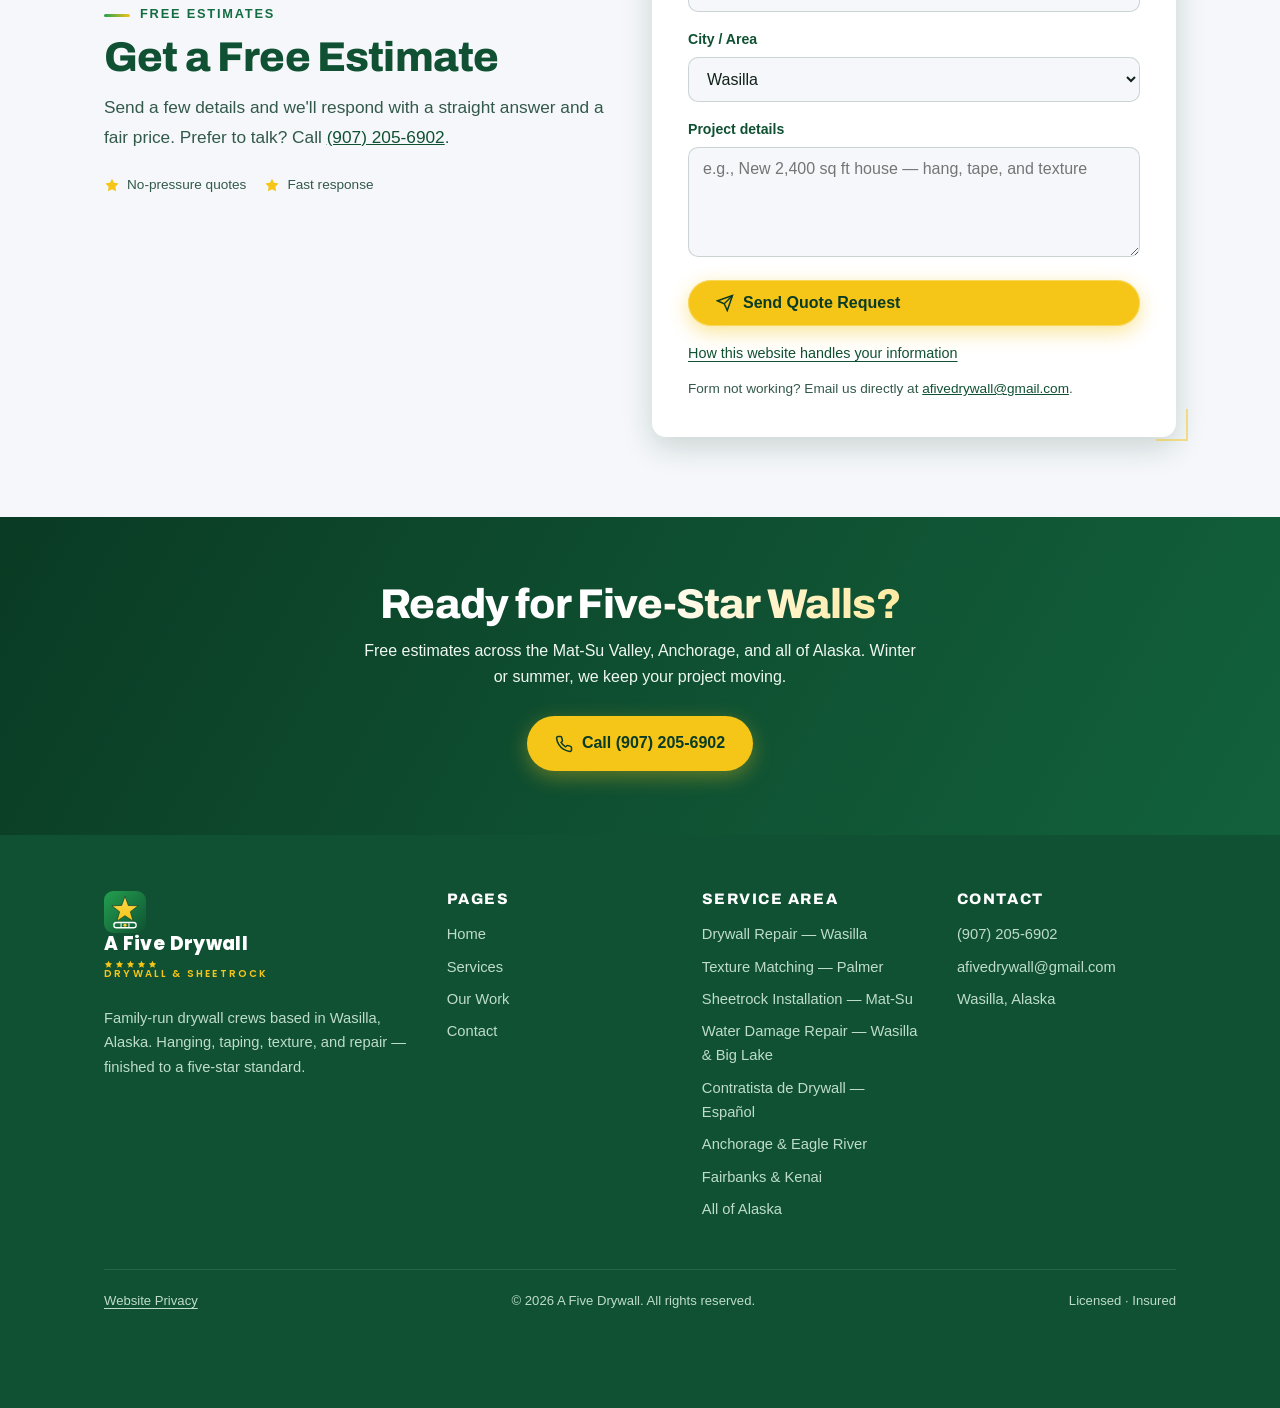
==== commit 20fade3f: "Add bilingual website privacy notice and contact links" ====
--- a/index.html
+++ b/index.html
@@ -651,6 +651,7 @@
             Send Quote Request
           </button>
         </div>
+        <p class="privacy-form-note"><a href="contact.html#privacy">How this website handles your information</a></p>
         <p class="form-note">Form not working? Email us directly at <a href="mailto:afivedrywall@gmail.com">afivedrywall@gmail.com</a>.</p>
       </form>
     </div>
@@ -712,6 +713,7 @@
       </div>
     </div>
     <div class="footer-bottom">
+      <a class="privacy-link" href="contact.html#privacy">Website Privacy</a>
       <span>&copy; 2026 A Five Drywall. All rights reserved.</span>
       <span>Licensed &middot; Insured</span>
     </div>
--- a/css/styles.css
+++ b/css/styles.css
@@ -184,7 +184,7 @@
 .lang-toggle:hover { background: rgba(255, 255, 255, 0.16); }
 .lang-toggle:focus-visible { outline: 3px solid var(--gold); outline-offset: 2px; }
 .lang-sep { opacity: 0.45; }
-.lang-en, .lang-es { opacity: 0.55; transition: opacity 0.2s, color 0.2s; }
+.lang-en, .lang-es { opacity: 1; transition: color 0.2s; }
 .lang-active { opacity: 1; color: var(--gold); }
 
 /* ---------- Hero ---------- */
@@ -847,7 +847,7 @@
 .photo-card img{width:100%;height:250px;object-fit:cover;display:block}
 .photo-card figcaption{padding:14px 18px 16px;font-weight:700;color:#123a28}
 .photo-card figcaption span{display:block;margin-top:3px;font-weight:400;font-size:.9rem;color:#5b6f62;line-height:1.45}
-.photo-note{margin-top:16px;font-size:.85rem;color:#6f7f73;font-style:italic}
+.photo-note{margin-top:16px;font-size:.85rem;color:#536b5c;font-style:italic}
 @media (max-width:480px){.photo-card img{height:210px}}
 
 
@@ -1161,3 +1161,18 @@
 .dust-soft{opacity:.4}
 /* Gentle float parallax */
 [data-float]{will-change:transform}
+
+/* Website privacy notice */
+.privacy-notice { scroll-margin-top: 92px; }
+.privacy-copy { max-width: 900px; }
+.privacy-copy h3 { margin-top: 26px; margin-bottom: 8px; }
+.privacy-copy p { margin-bottom: 14px; }
+.privacy-copy > p:first-of-type { color: var(--pine); font-size: 1.08rem; }
+.privacy-providers { padding-left: 22px; margin: 16px 0; }
+.privacy-providers li { margin-bottom: 8px; }
+.privacy-form-note { margin-top: 16px; font-size: 0.9rem; }
+.privacy-copy a, .privacy-form-note a { color: var(--green); text-underline-offset: 3px; overflow-wrap: anywhere; }
+.privacy-copy a:hover, .privacy-form-note a:hover { color: var(--green-deep); }
+.site-footer .privacy-link { text-decoration: underline; text-underline-offset: 3px; }
+.privacy-notice:focus-visible, .privacy-copy a:focus-visible, .privacy-form-note a:focus-visible { outline: 3px solid var(--green); outline-offset: 4px; }
+.privacy-link:focus-visible { outline: 3px solid var(--gold); outline-offset: 4px; }
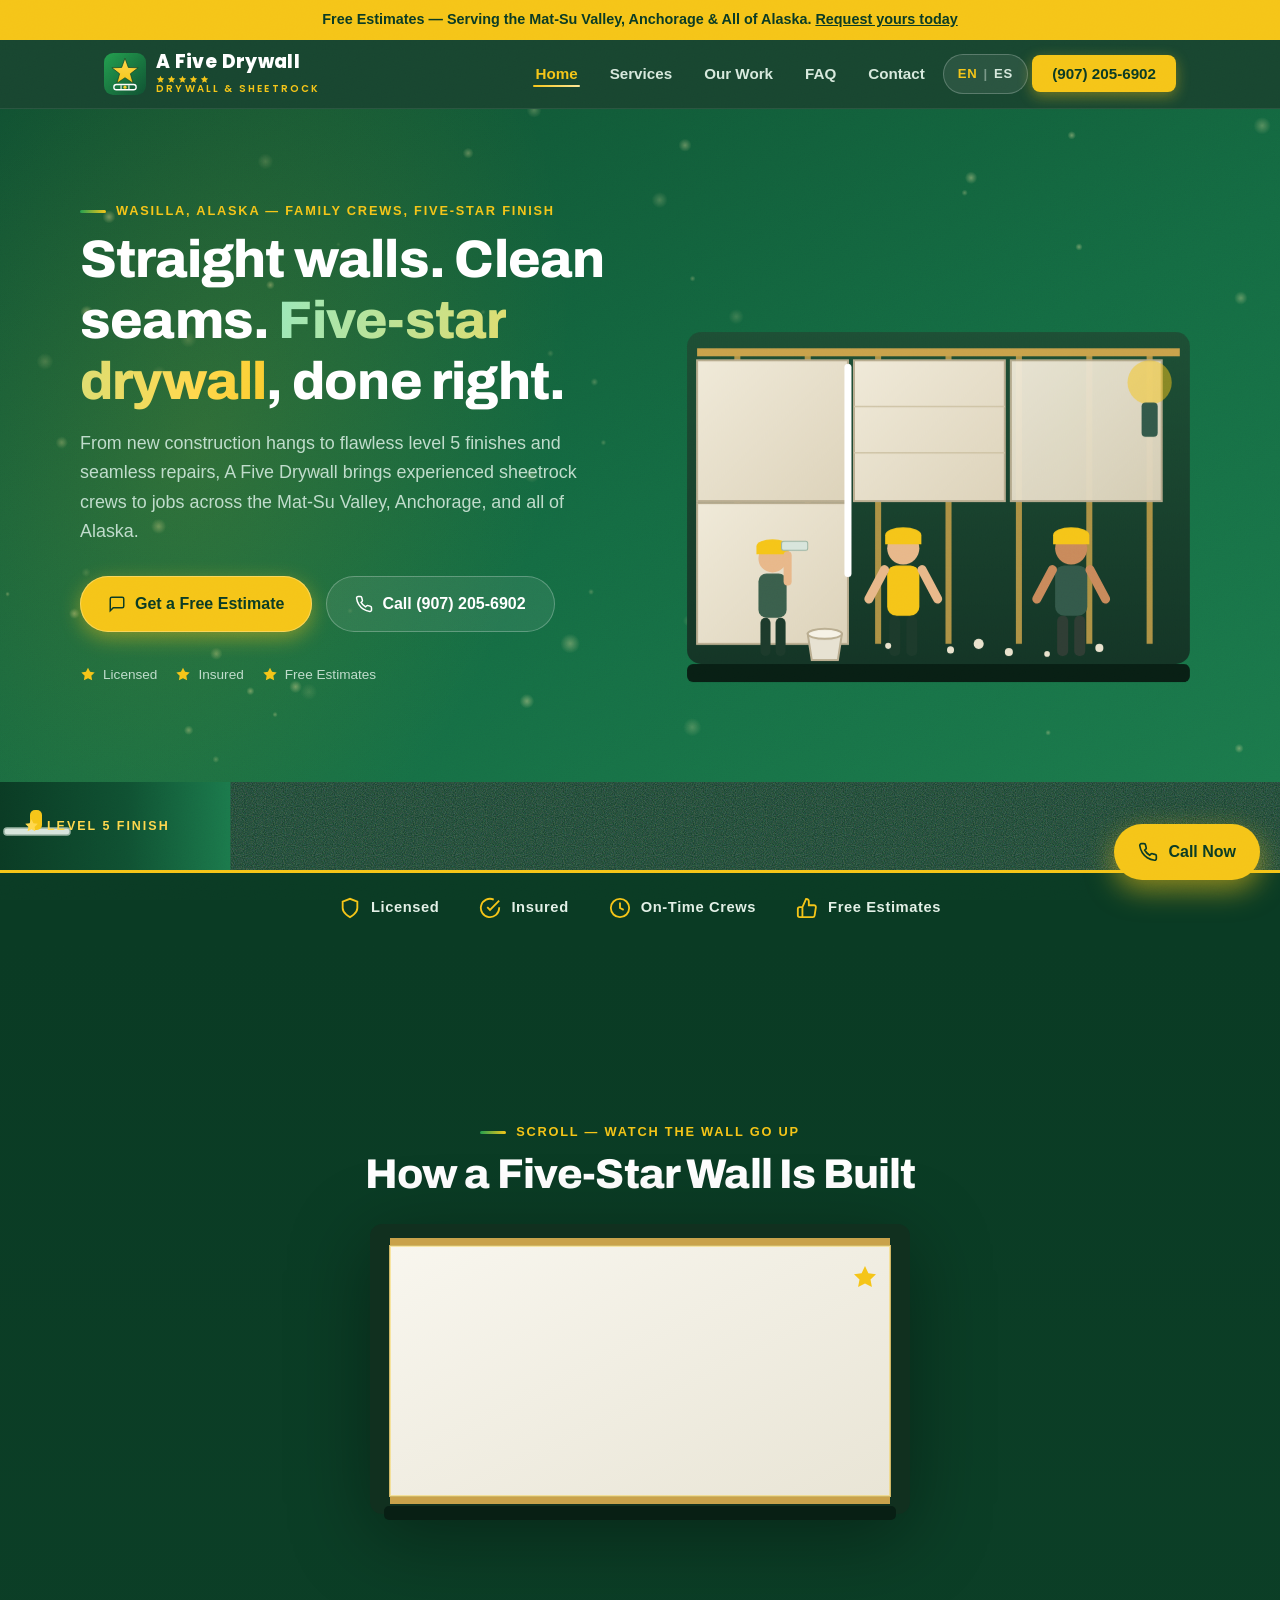
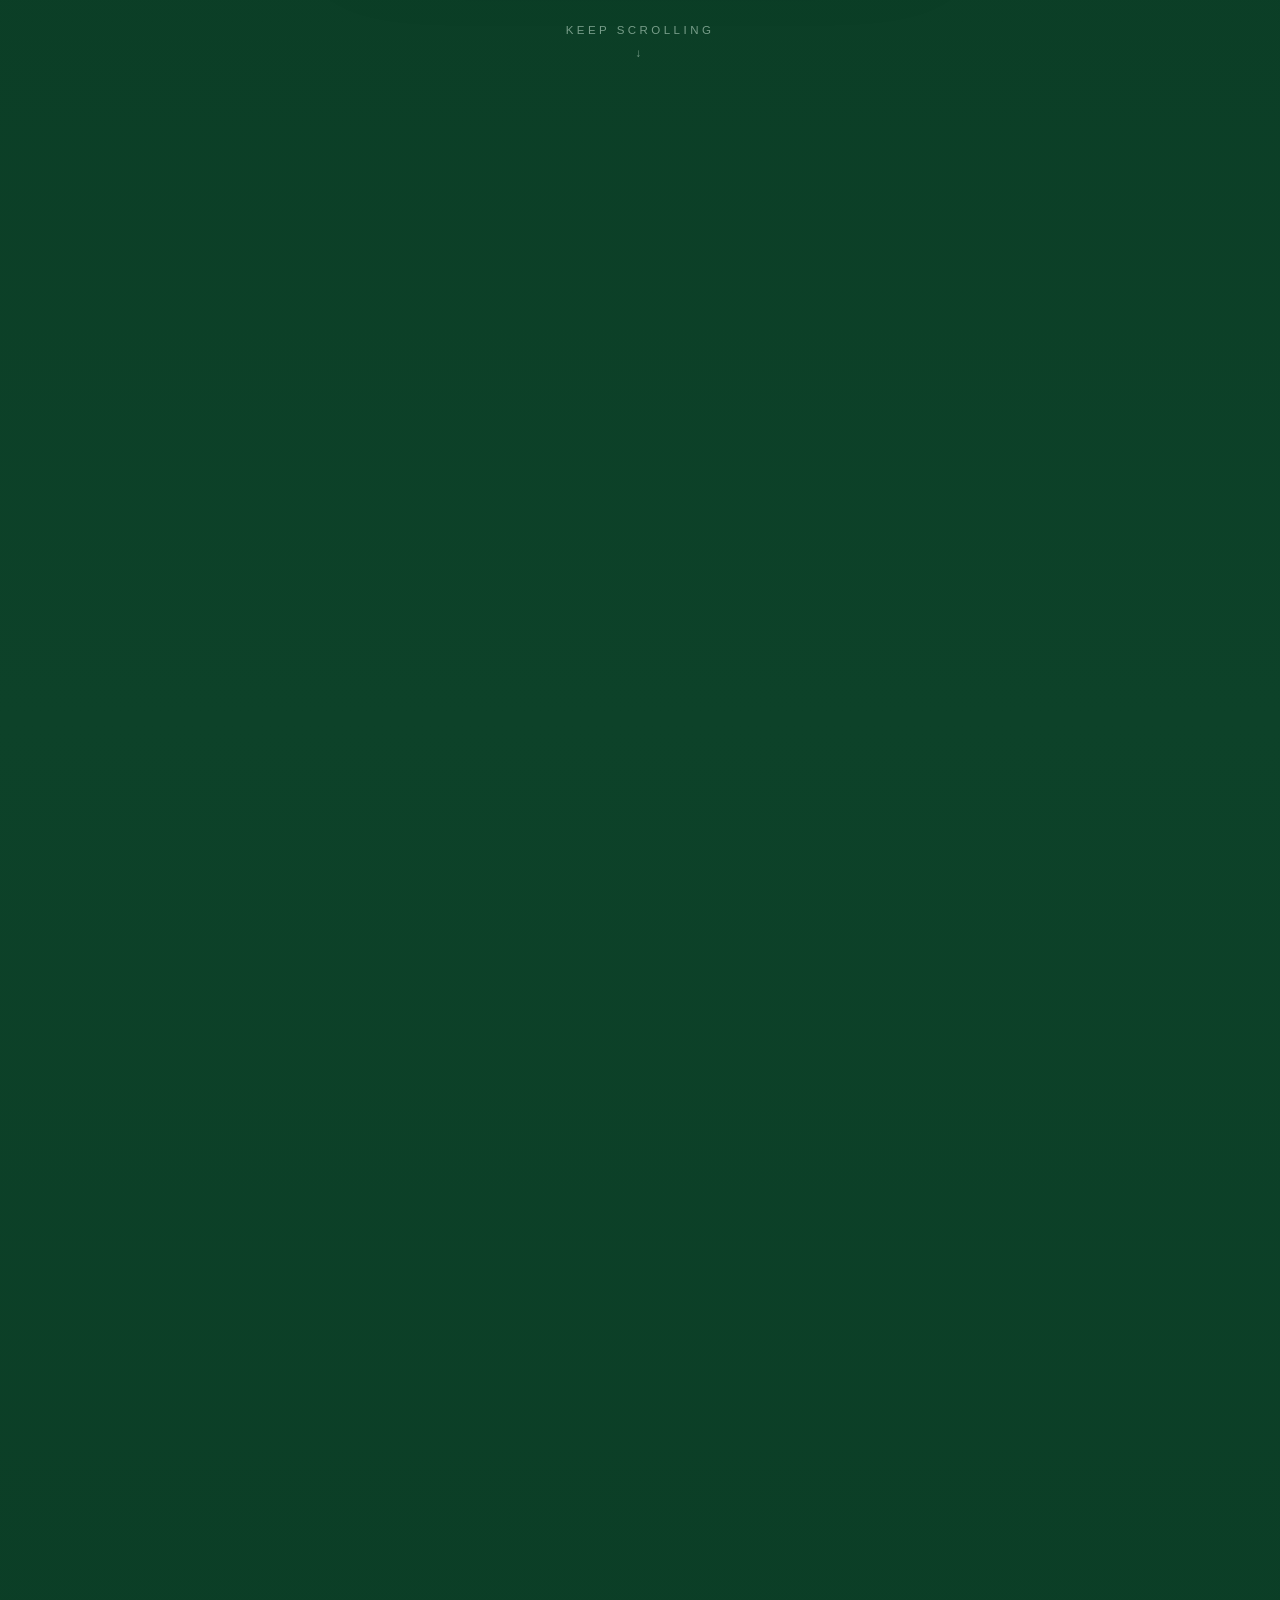
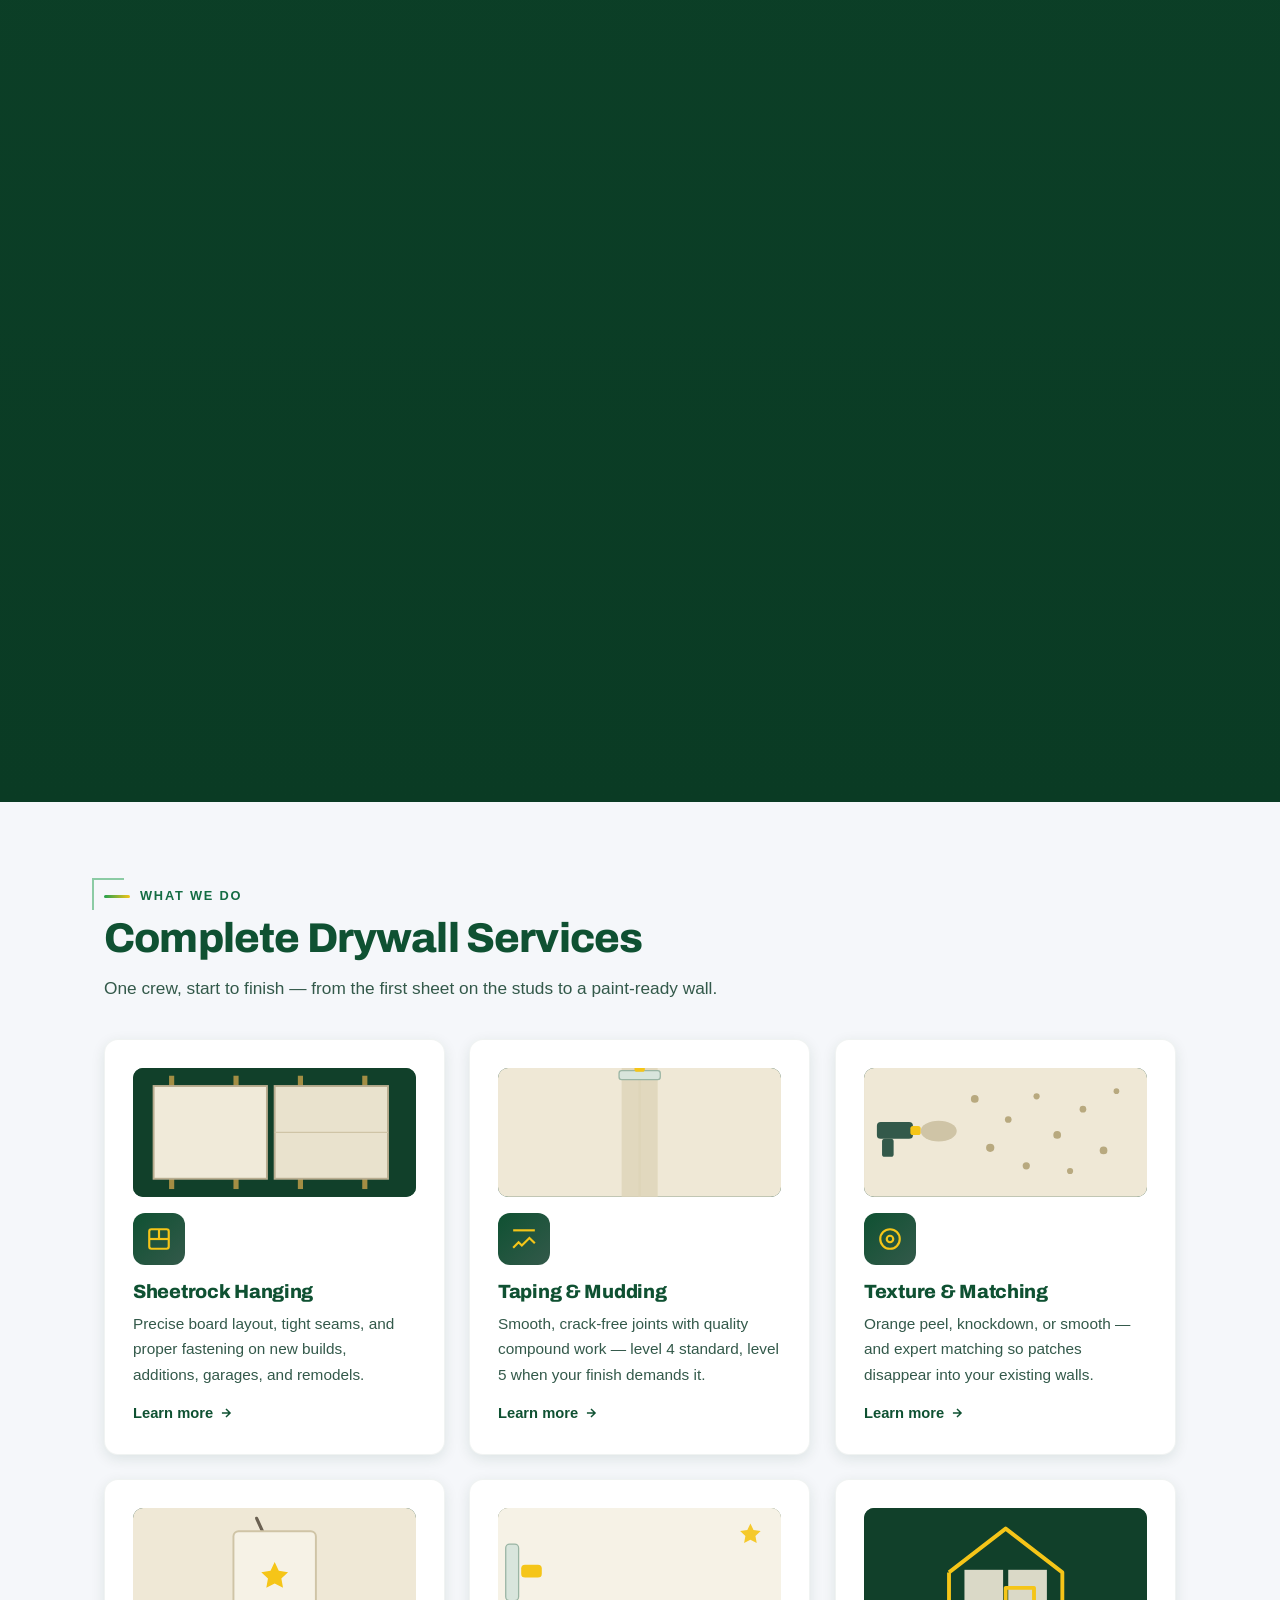
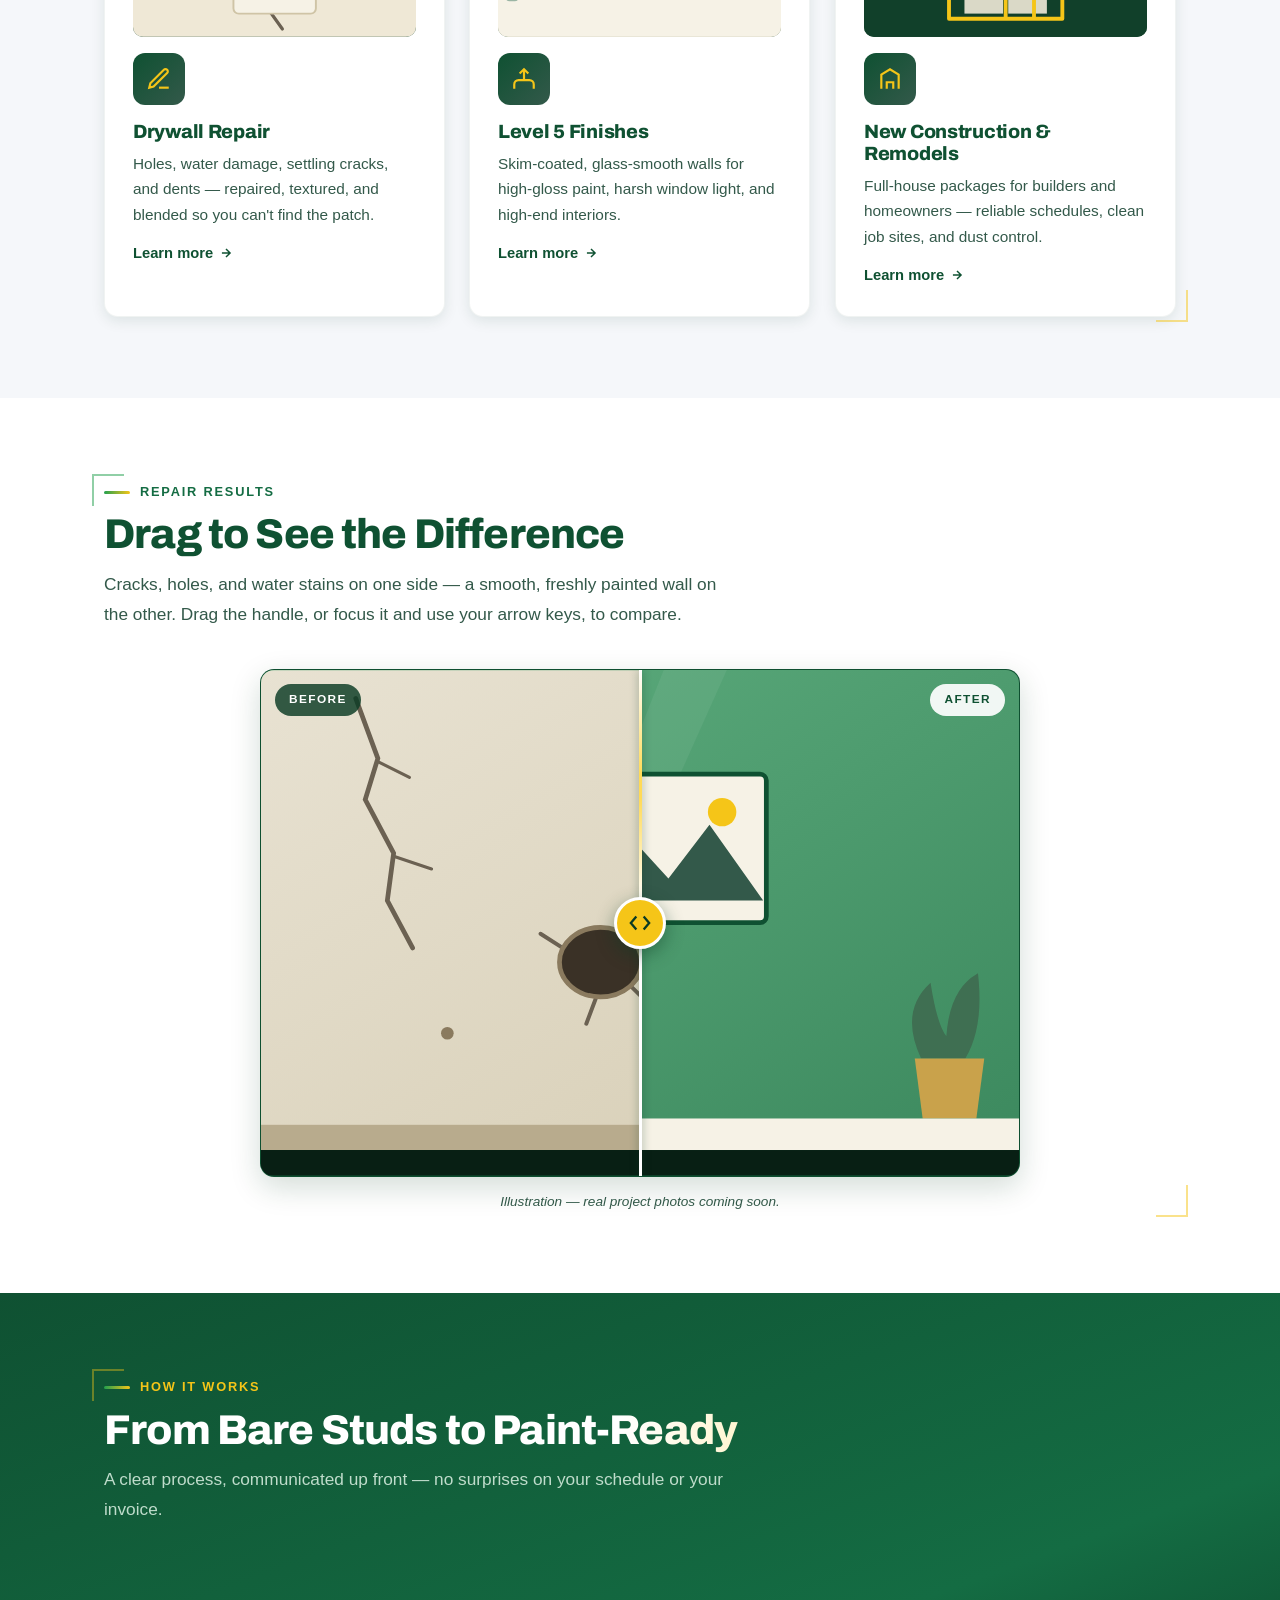
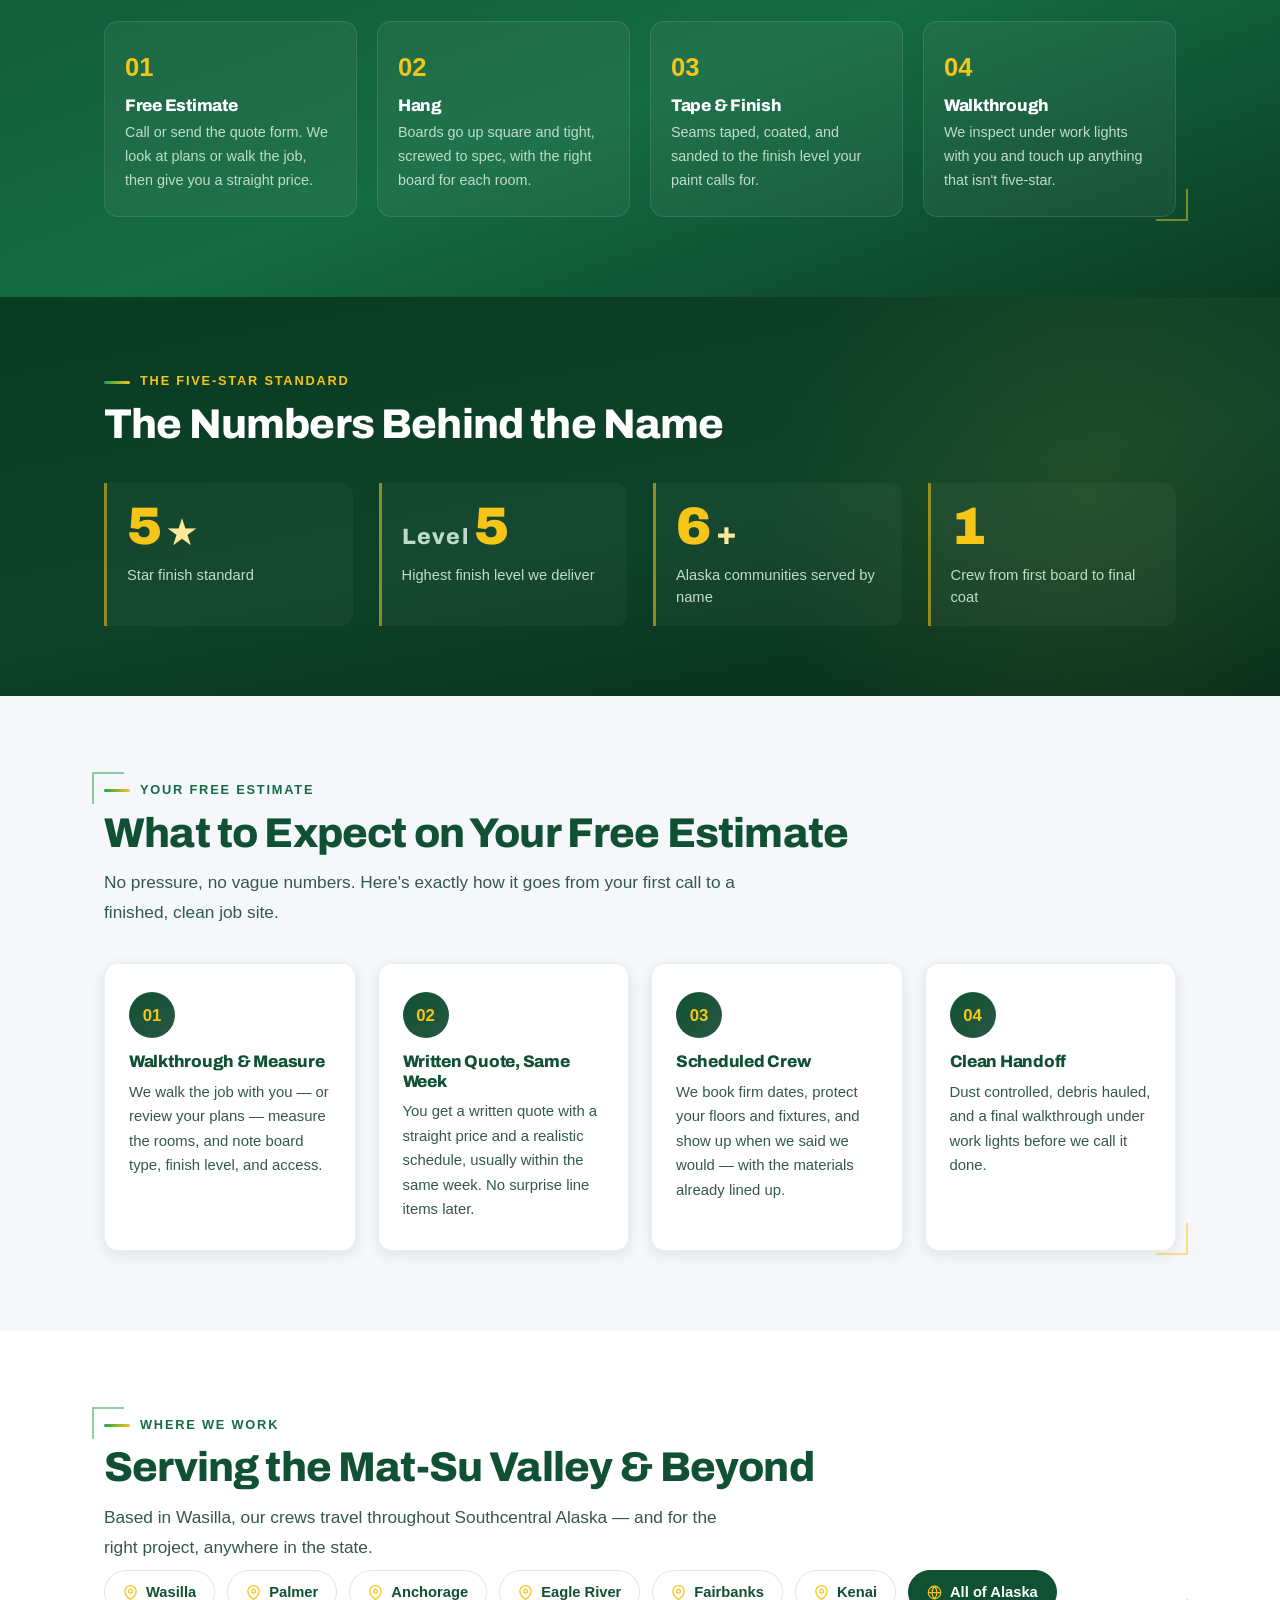
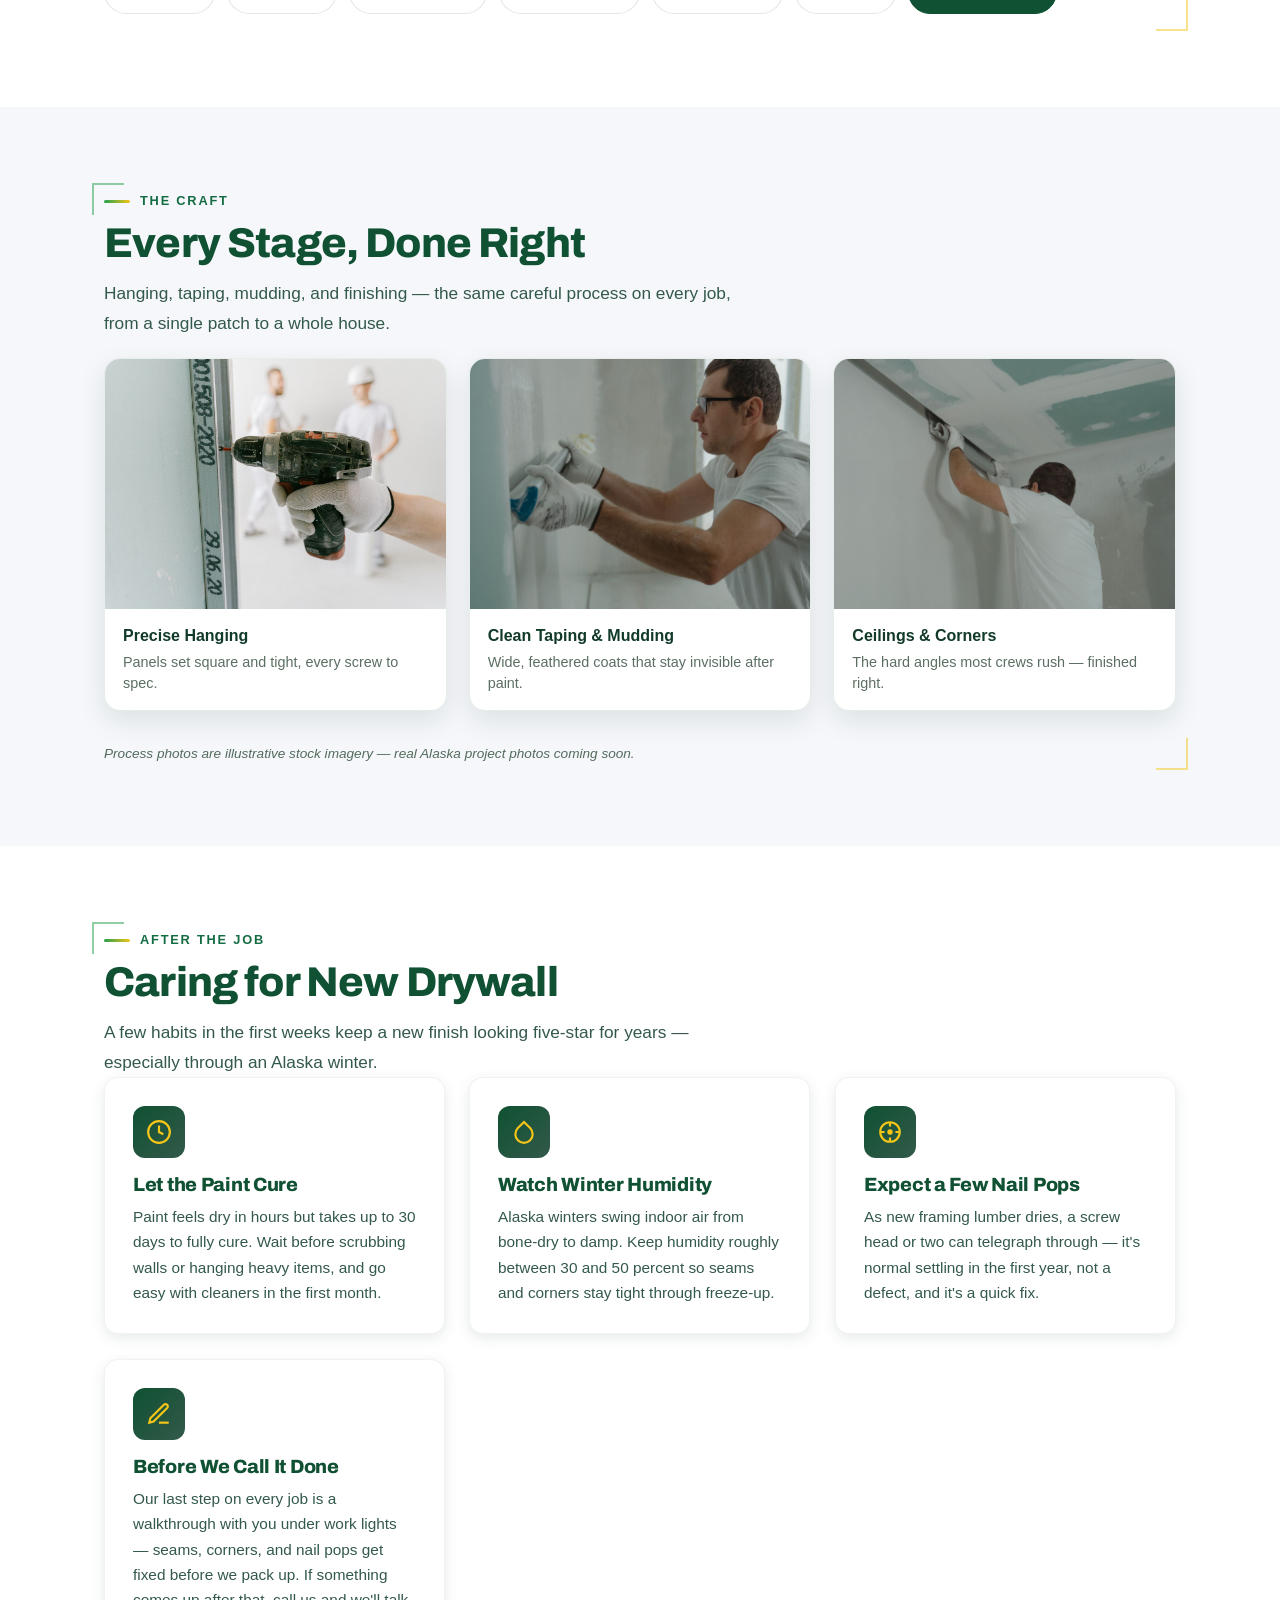
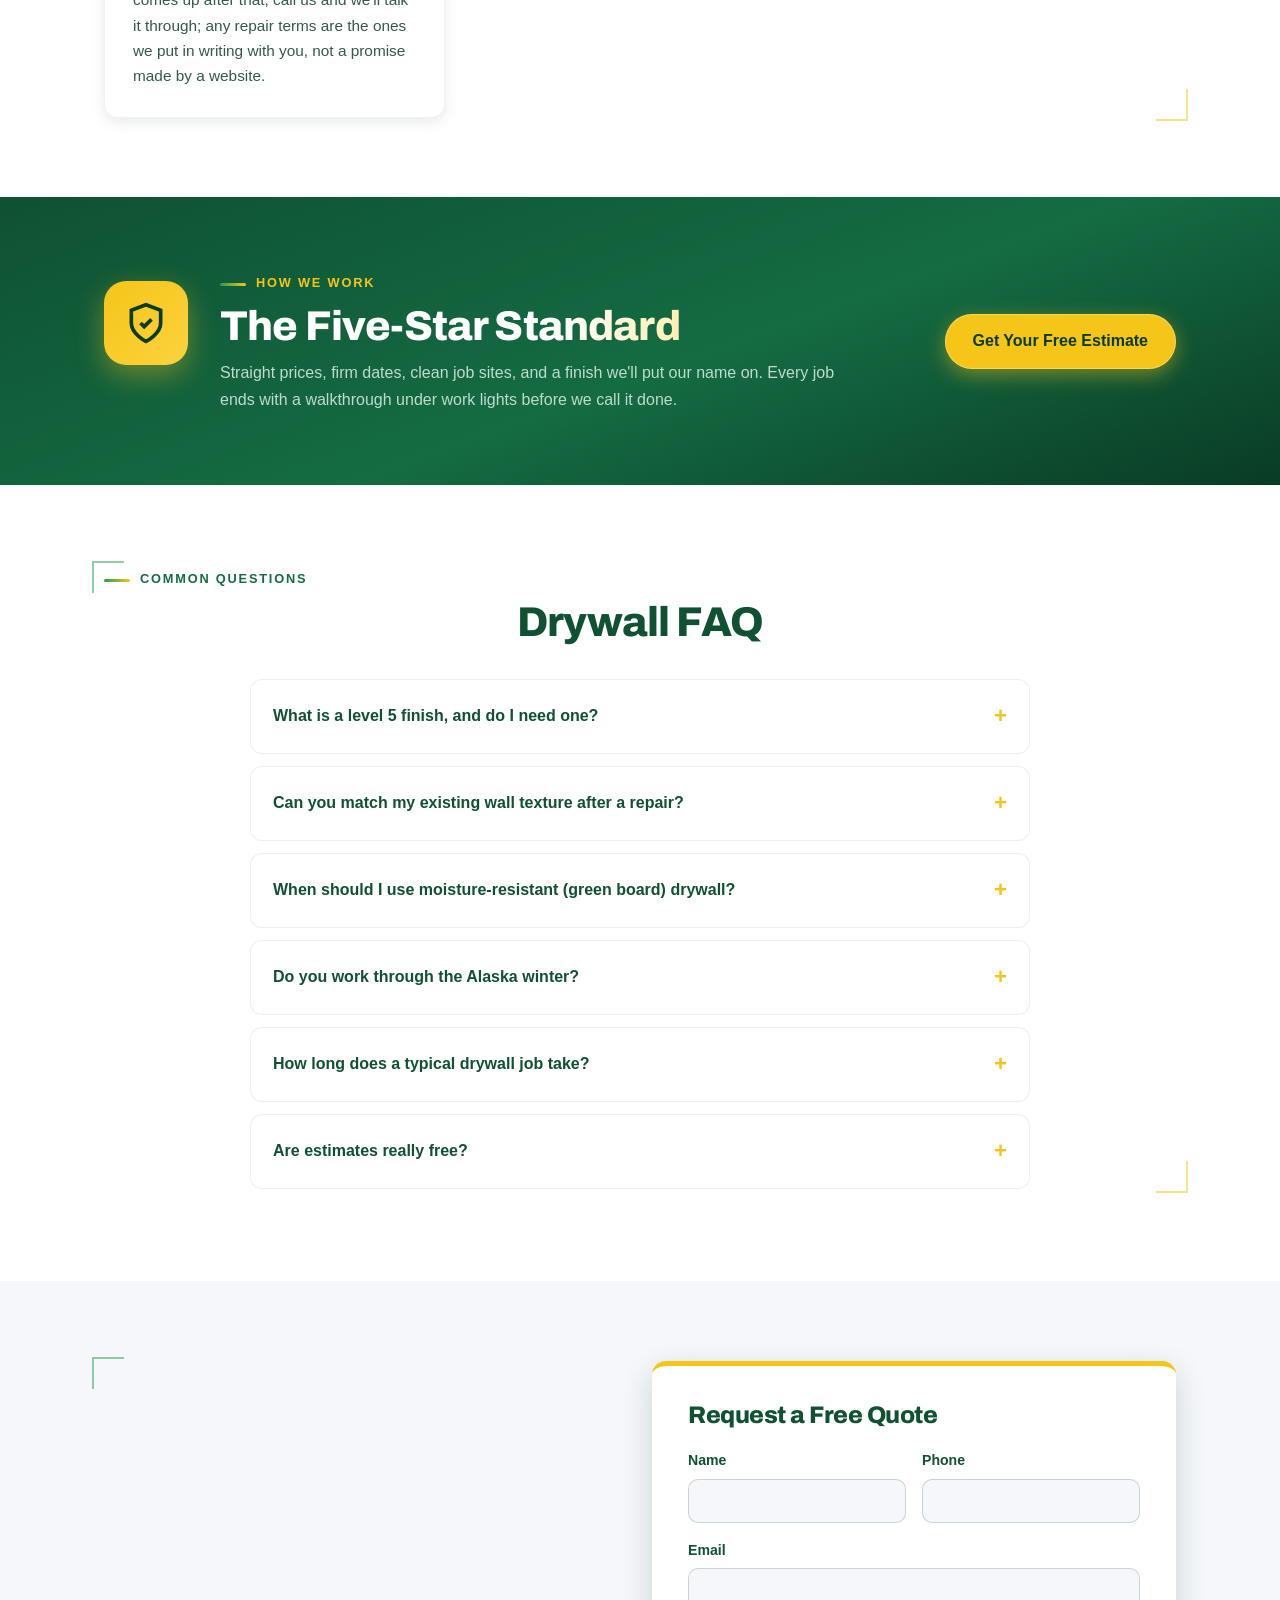
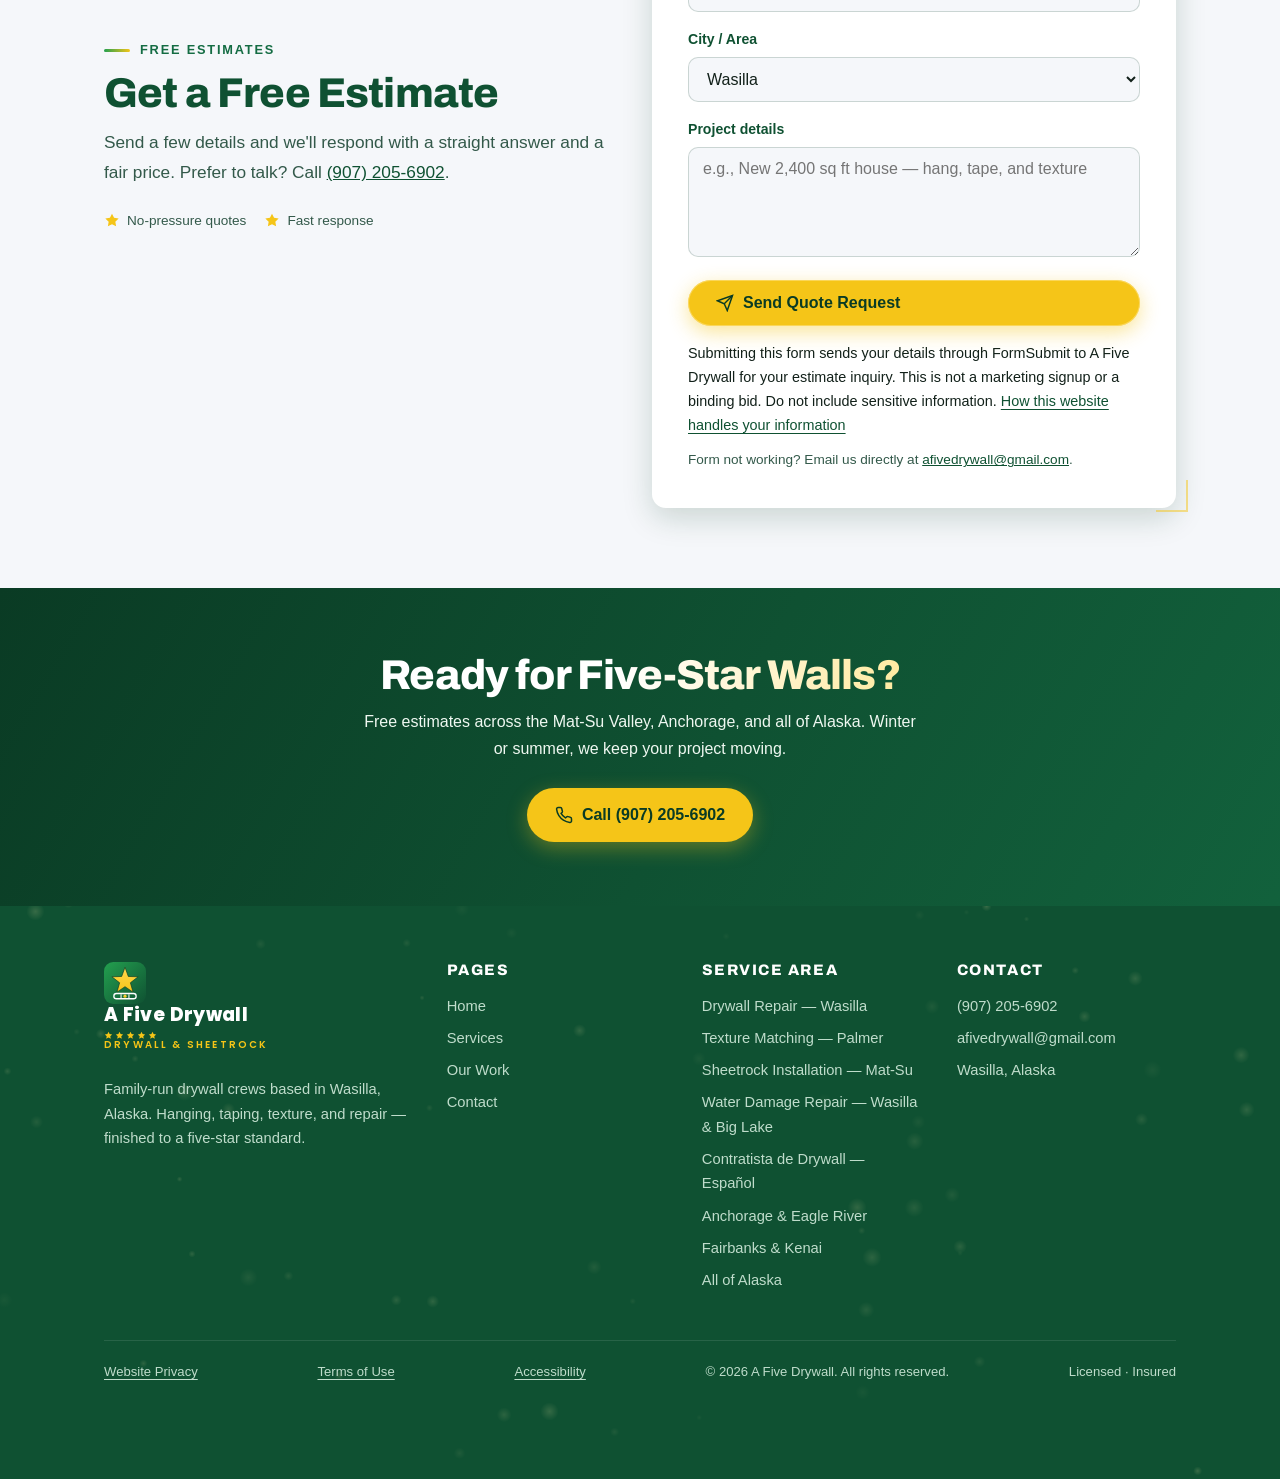
==== commit 2ce5ea1d: "fix: supplement bilingual website policies and inquiry notices" ====
--- a/index.html
+++ b/index.html
@@ -651,7 +651,7 @@
             Send Quote Request
           </button>
         </div>
-        <p class="privacy-form-note"><a href="contact.html#privacy">How this website handles your information</a></p>
+        <p class="privacy-form-note"><span>Submitting this form sends your details through FormSubmit to A Five Drywall for your estimate inquiry. This is not a marketing signup or a binding bid. Do not include sensitive information.</span> <a href="contact.html#privacy">How this website handles your information</a></p>
         <p class="form-note">Form not working? Email us directly at <a href="mailto:afivedrywall@gmail.com">afivedrywall@gmail.com</a>.</p>
       </form>
     </div>
@@ -714,6 +714,8 @@
     </div>
     <div class="footer-bottom">
       <a class="privacy-link" href="contact.html#privacy">Website Privacy</a>
+      <a class="privacy-link" href="contact.html#terms">Terms of Use</a>
+      <a class="privacy-link" href="contact.html#accessibility">Accessibility</a>
       <span>&copy; 2026 A Five Drywall. All rights reserved.</span>
       <span>Licensed &middot; Insured</span>
     </div>
--- a/css/styles.css
+++ b/css/styles.css
@@ -38,6 +38,13 @@
 
 a { color: var(--green); }
 a:hover { color: var(--accent); }
+/* Two-tone focus stays visible on both the dark brand panels and light paper. */
+a:focus-visible, button:focus-visible, input:focus-visible, select:focus-visible, textarea:focus-visible, summary:focus-visible {
+  outline: 3px solid #0a3b24;
+  outline-offset: 3px;
+  box-shadow: 0 0 0 6px #ffffff;
+}
+#accessibility { scroll-margin-top: 100px; }
 
 .container { max-width: var(--maxw); margin: 0 auto; padding: 0 24px; }
 
@@ -542,6 +549,23 @@
   100% { box-shadow: 0 10px 28px rgba(245, 197, 24, 0.55), 0 0 0 0 rgba(245, 197, 24, 0); }
 }
 .call-fab { animation: fab-pulse 2.6s ease-out infinite; }
+.call-fab:focus-visible { outline: 3px solid var(--green-deep); outline-offset: 4px; }
+
+/* Mobile call clearance: reserve a safe landing area, not a second scroll container.
+   Ordinary reading can scroll past the float; focused controls and fragment headings
+   must land above it. Footer space remains available without JavaScript. */
+@media (max-width: 900px) {
+  html {
+    scroll-padding-top: 80px;
+    scroll-padding-bottom: calc(96px + env(safe-area-inset-bottom, 0px));
+  }
+  .site-footer { padding-bottom: calc(112px + env(safe-area-inset-bottom, 0px)); }
+  .call-fab {
+    margin-bottom: env(safe-area-inset-bottom, 0px);
+    margin-right: env(safe-area-inset-right, 0px);
+  }
+  main .privacy-notice { scroll-margin-top: 12px; }
+}
 
 /* ---------- Page hero (interior pages) ---------- */
 .page-hero {
@@ -810,7 +834,13 @@
     gap: 6px;
     border-bottom: 1px solid rgba(255, 255, 255, 0.1);
     display: none;
+    /* Keep every row reachable in short landscape, above the floating call control. */
+    max-height: var(--nav-max-height, calc(100vh - 68px));
+    overflow-y: auto;
+    overscroll-behavior: contain;
+    scroll-padding: 8px;
   }
+  .nav-links > li { flex-shrink: 0; }
   .nav-open .nav-links { display: flex; }
   .nav-links a { display: block; text-align: center; }
   .nav-links .lang-toggle { justify-content: center; width: 100%; }
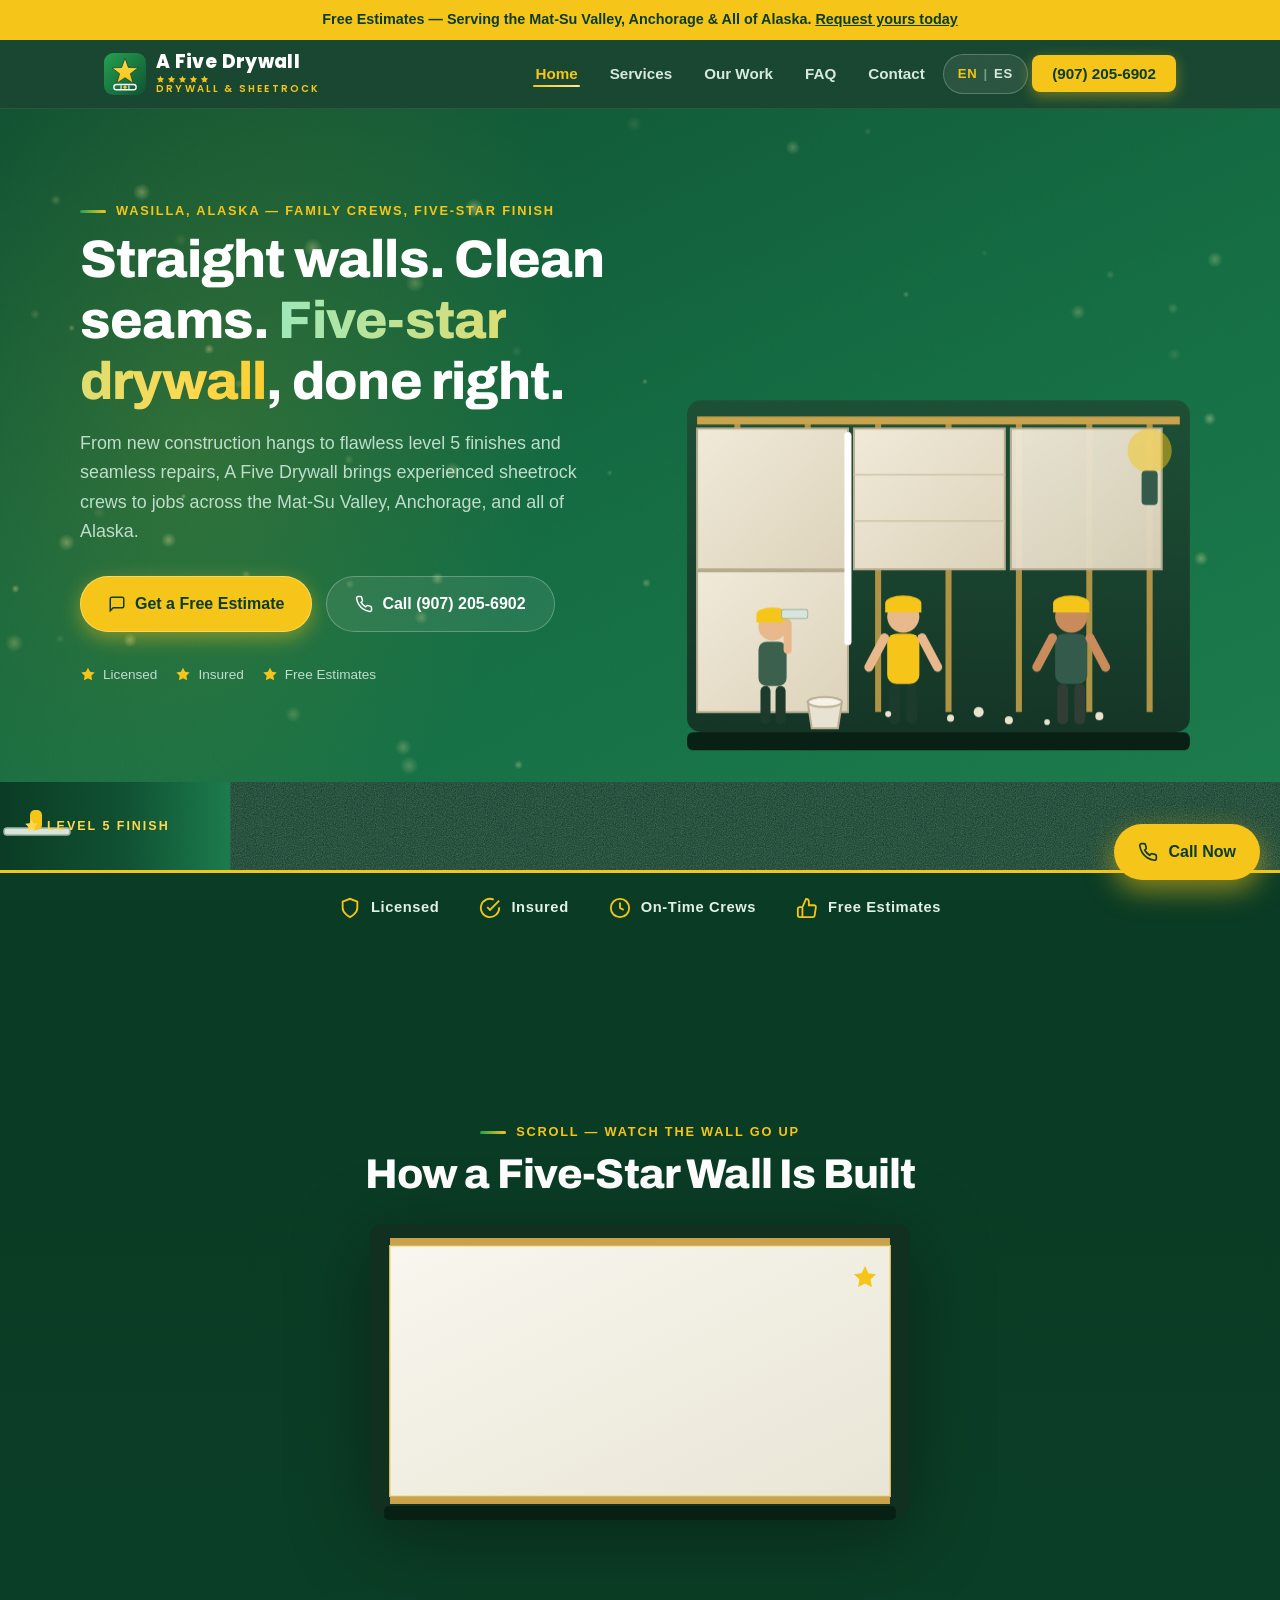
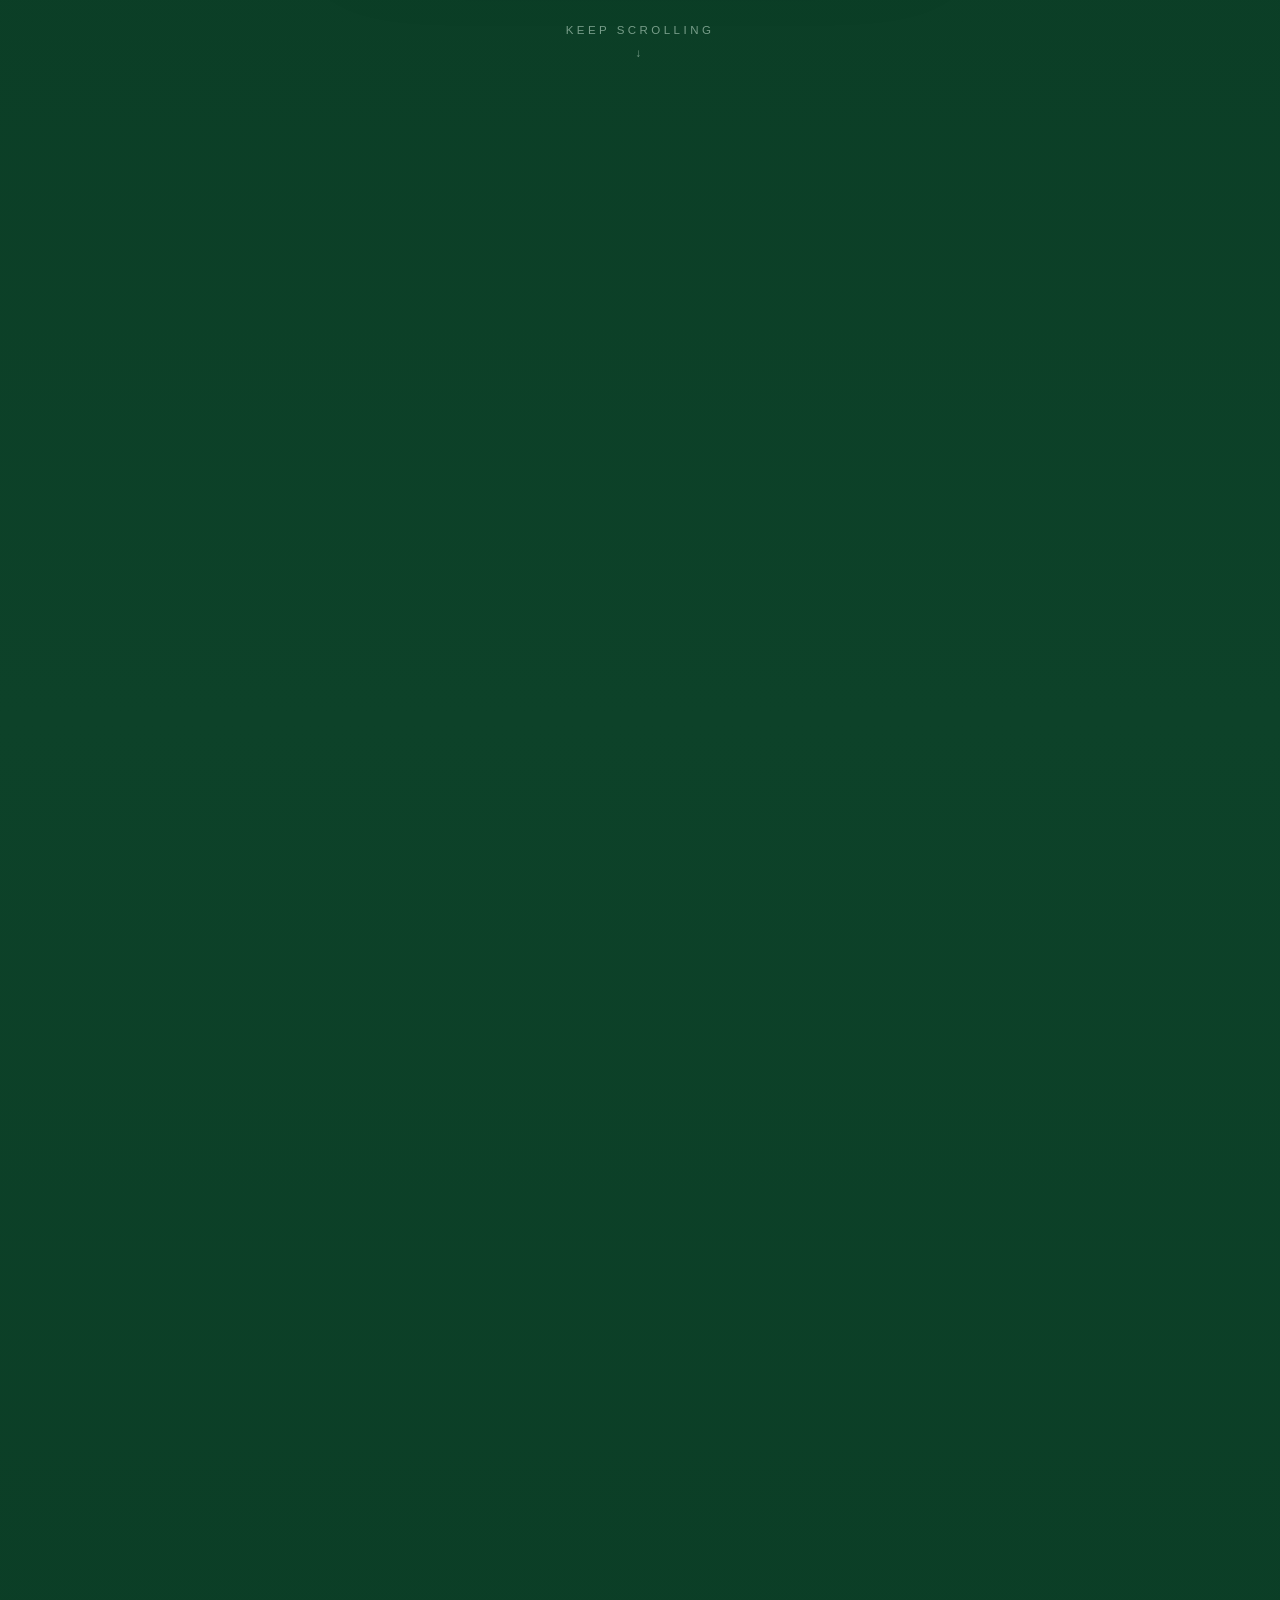
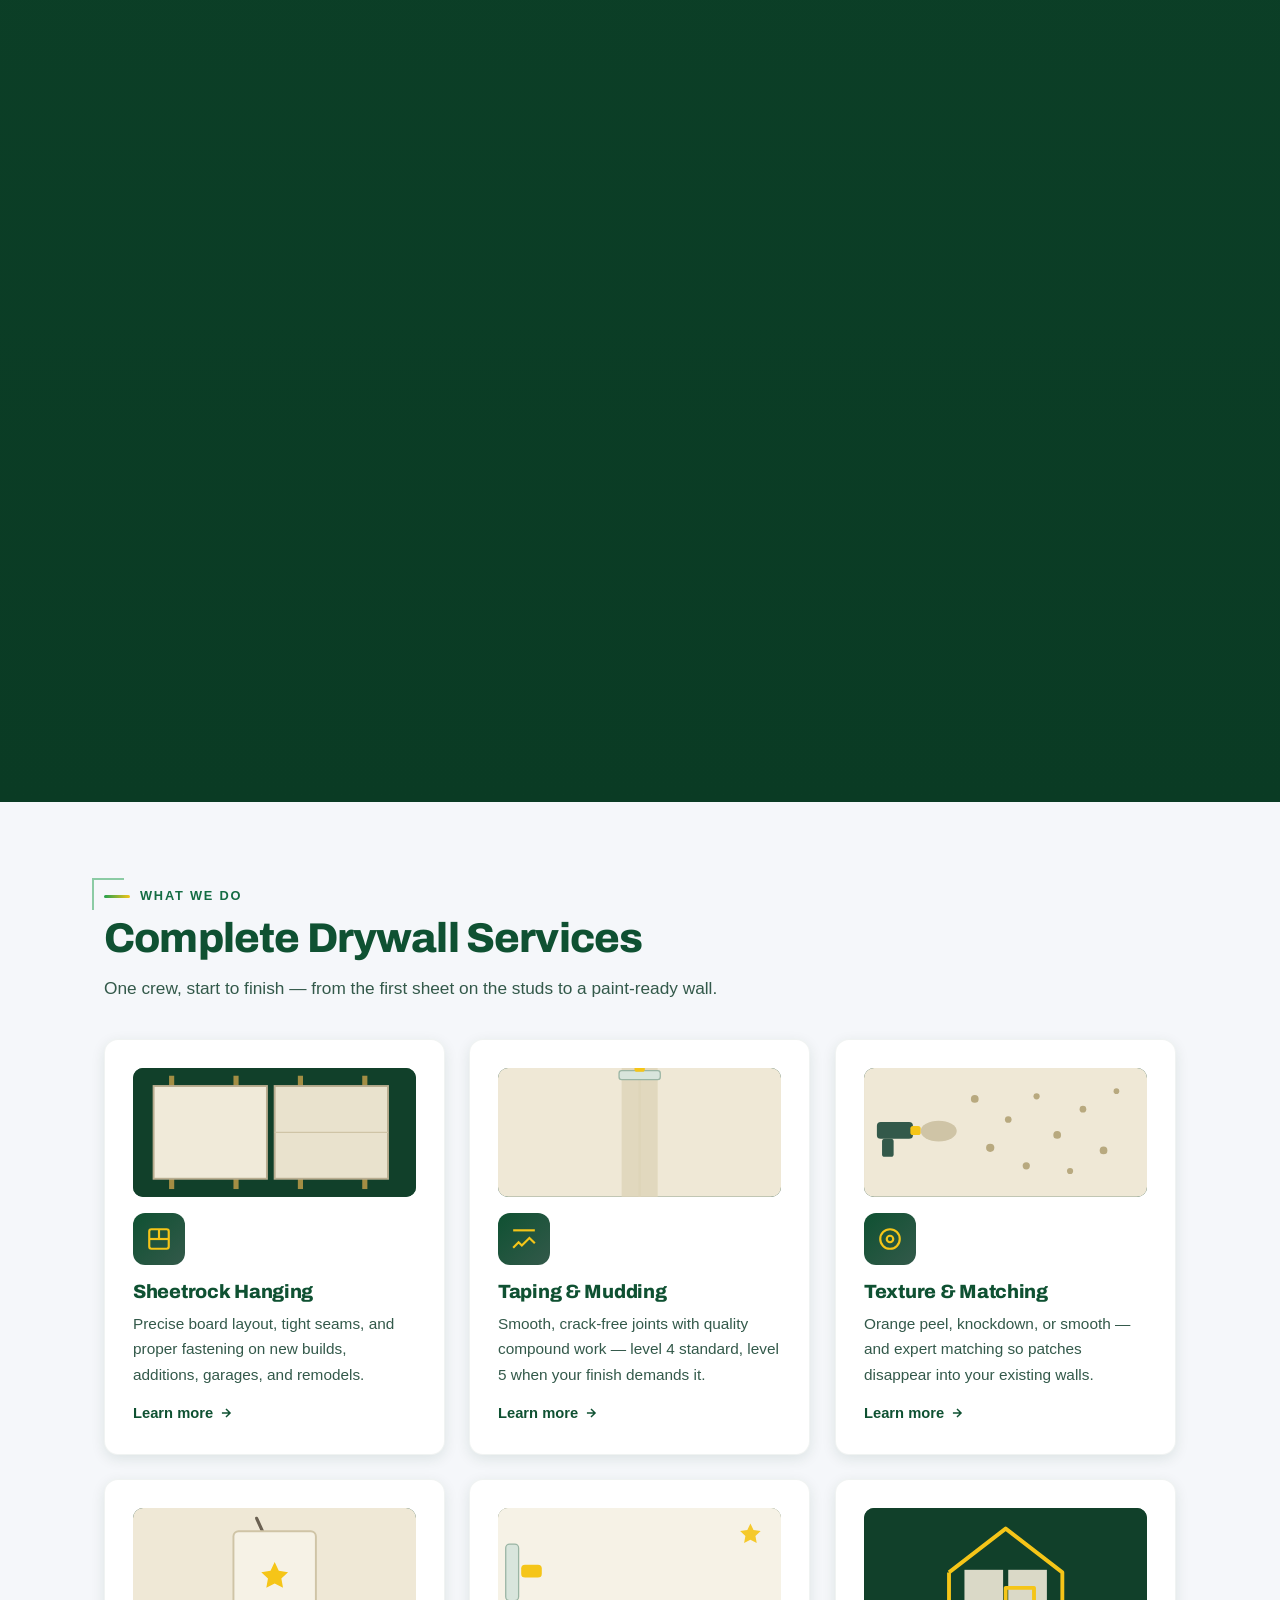
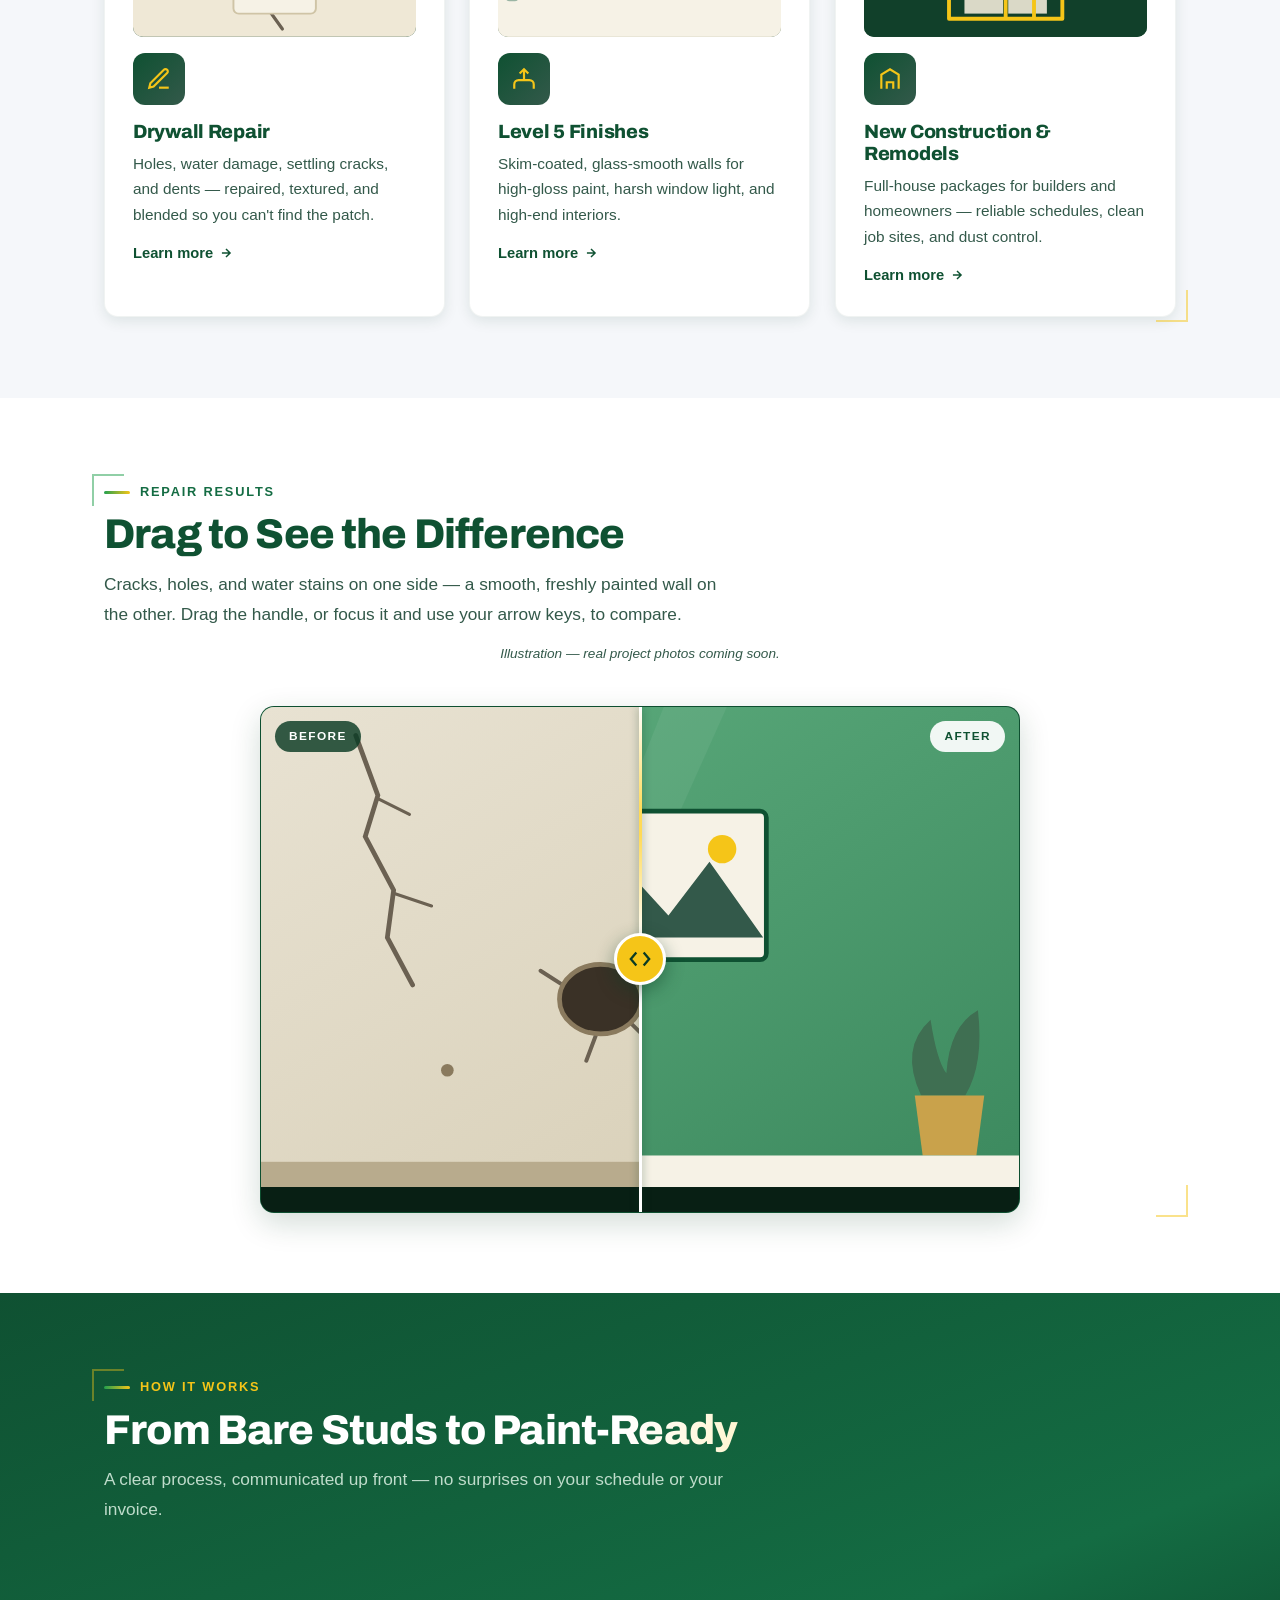
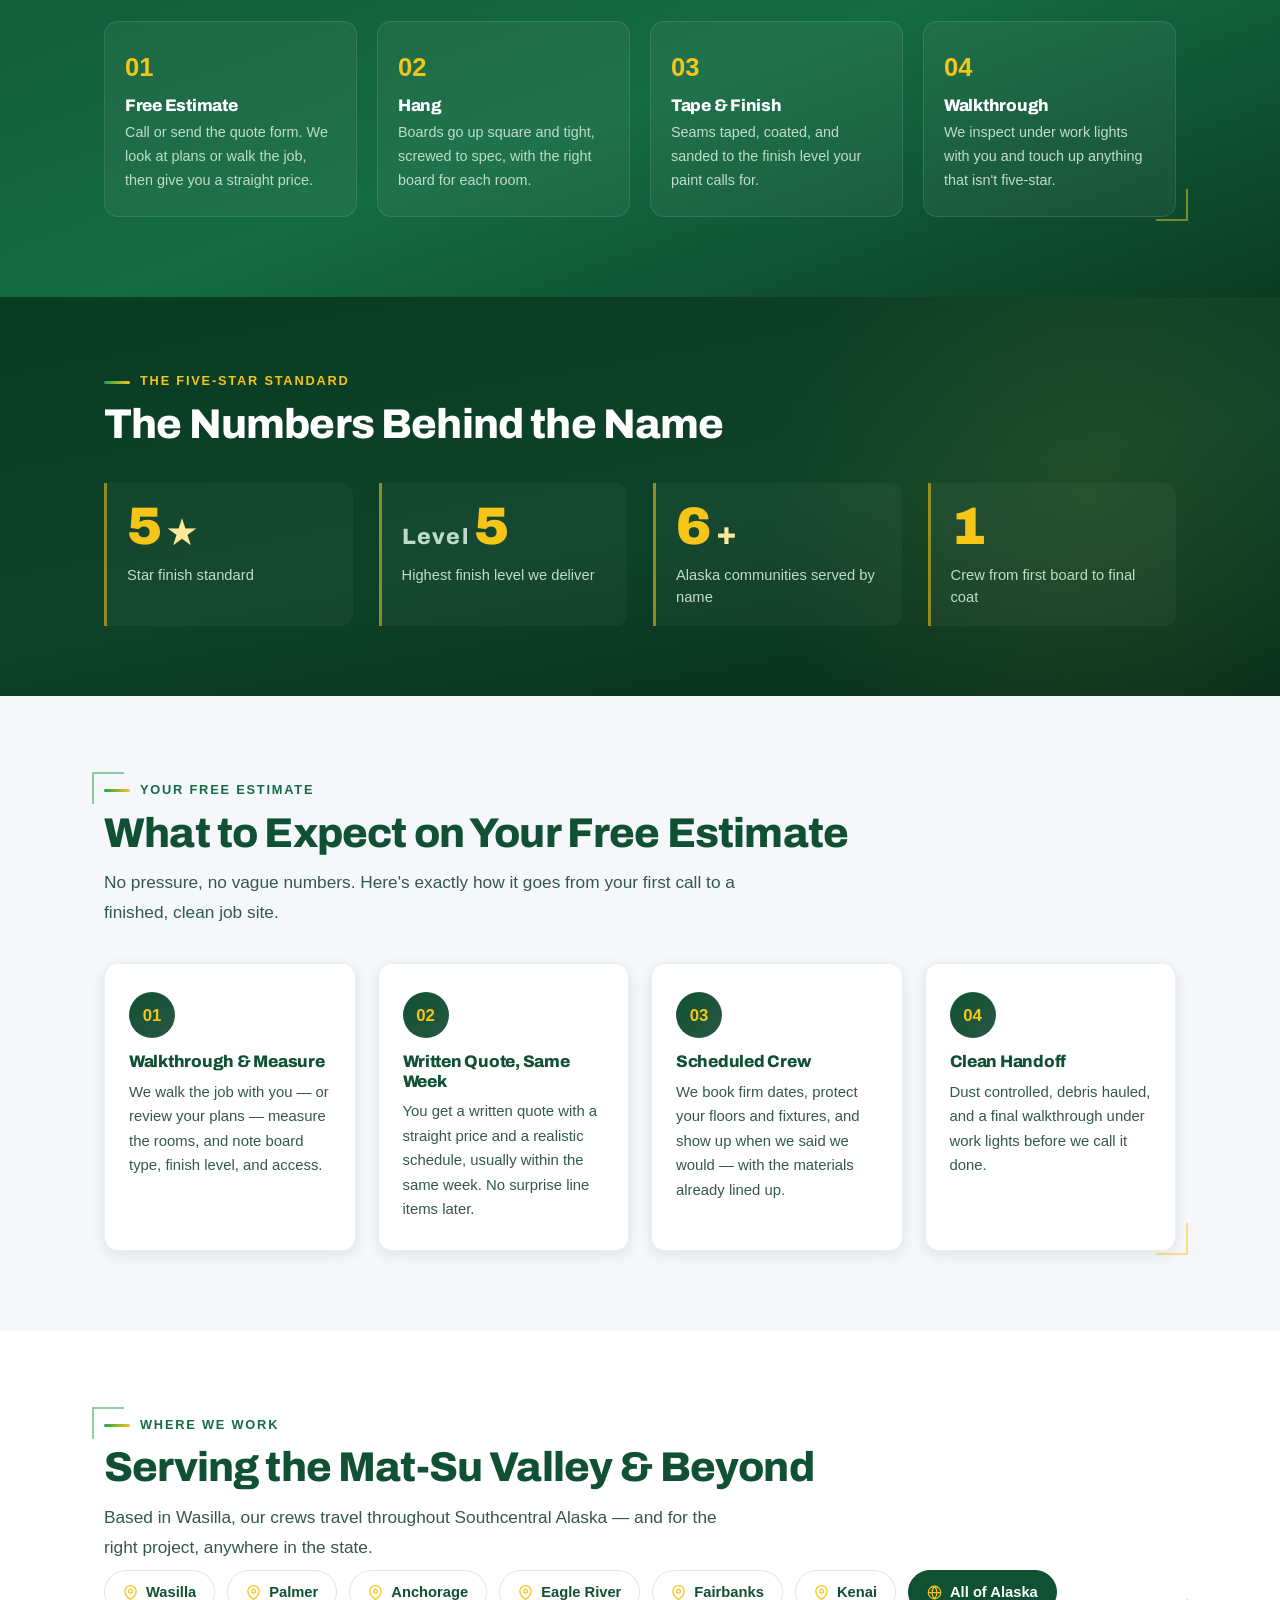
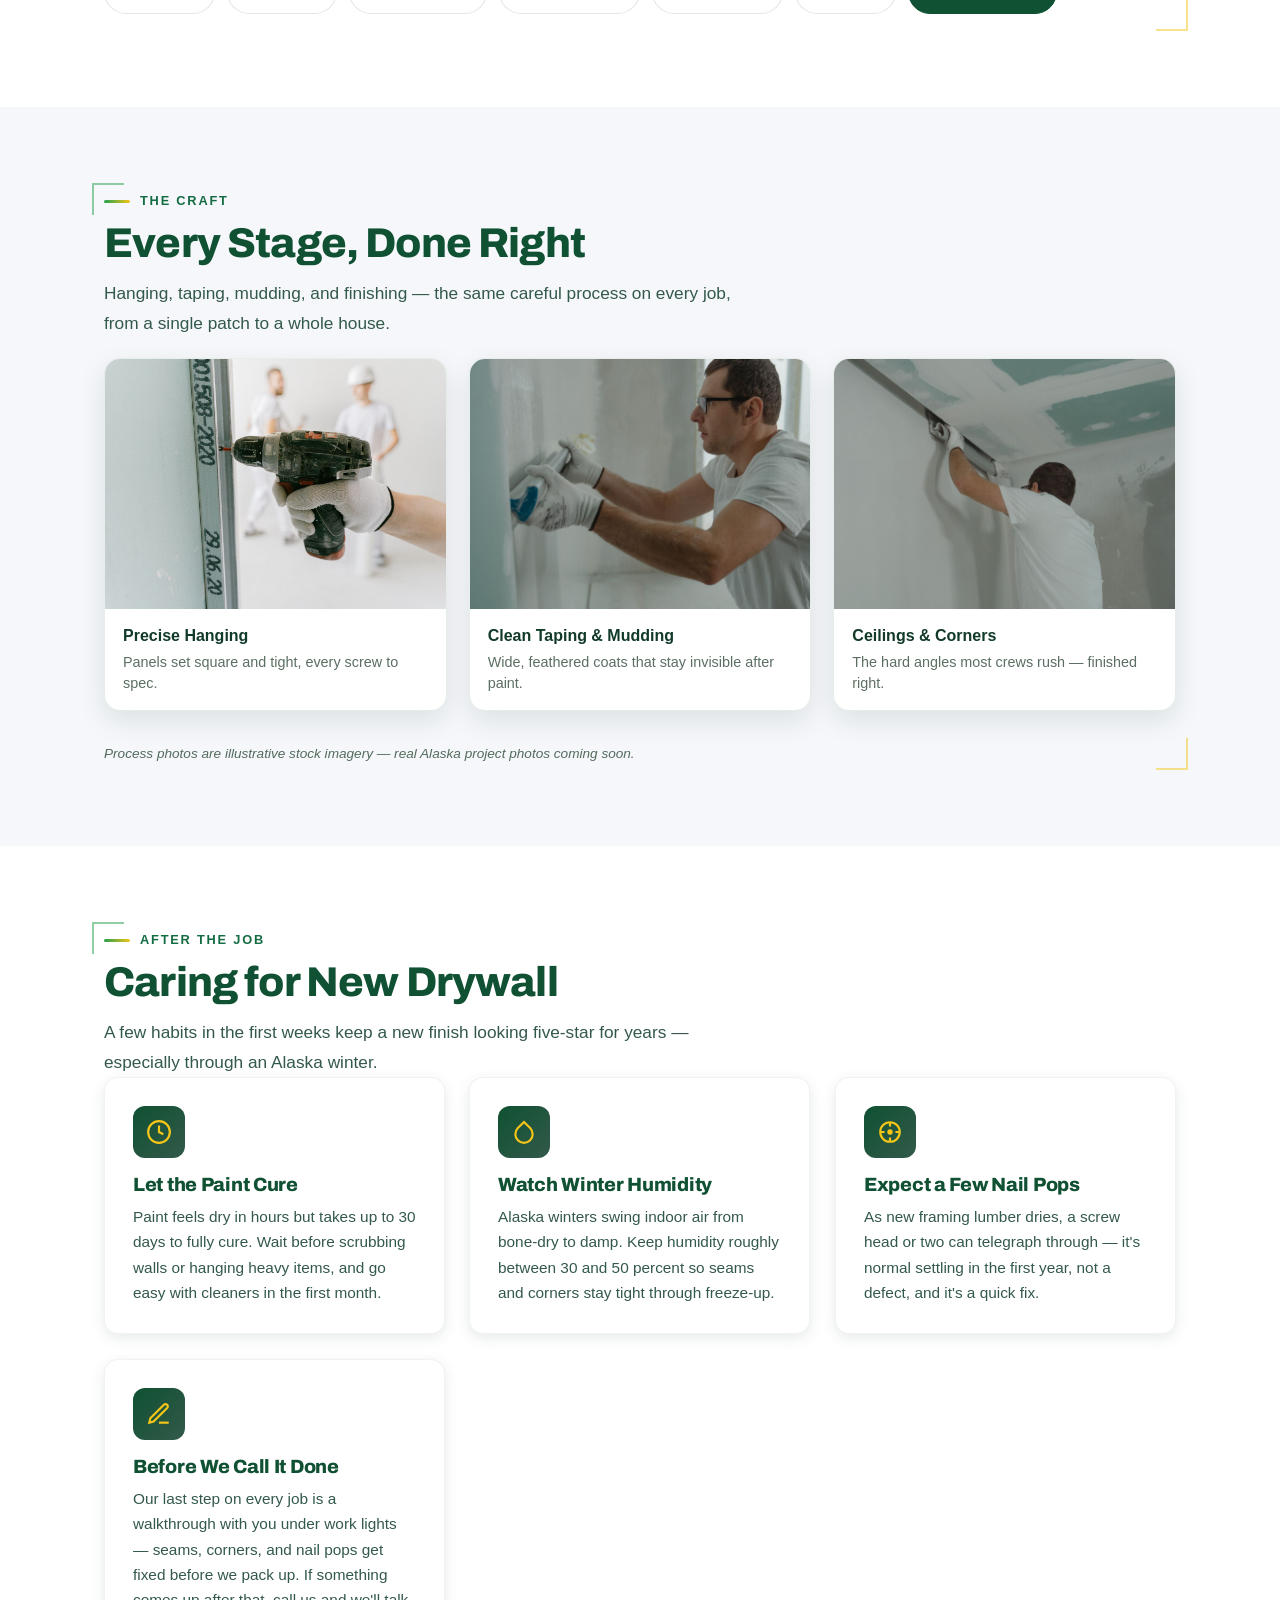
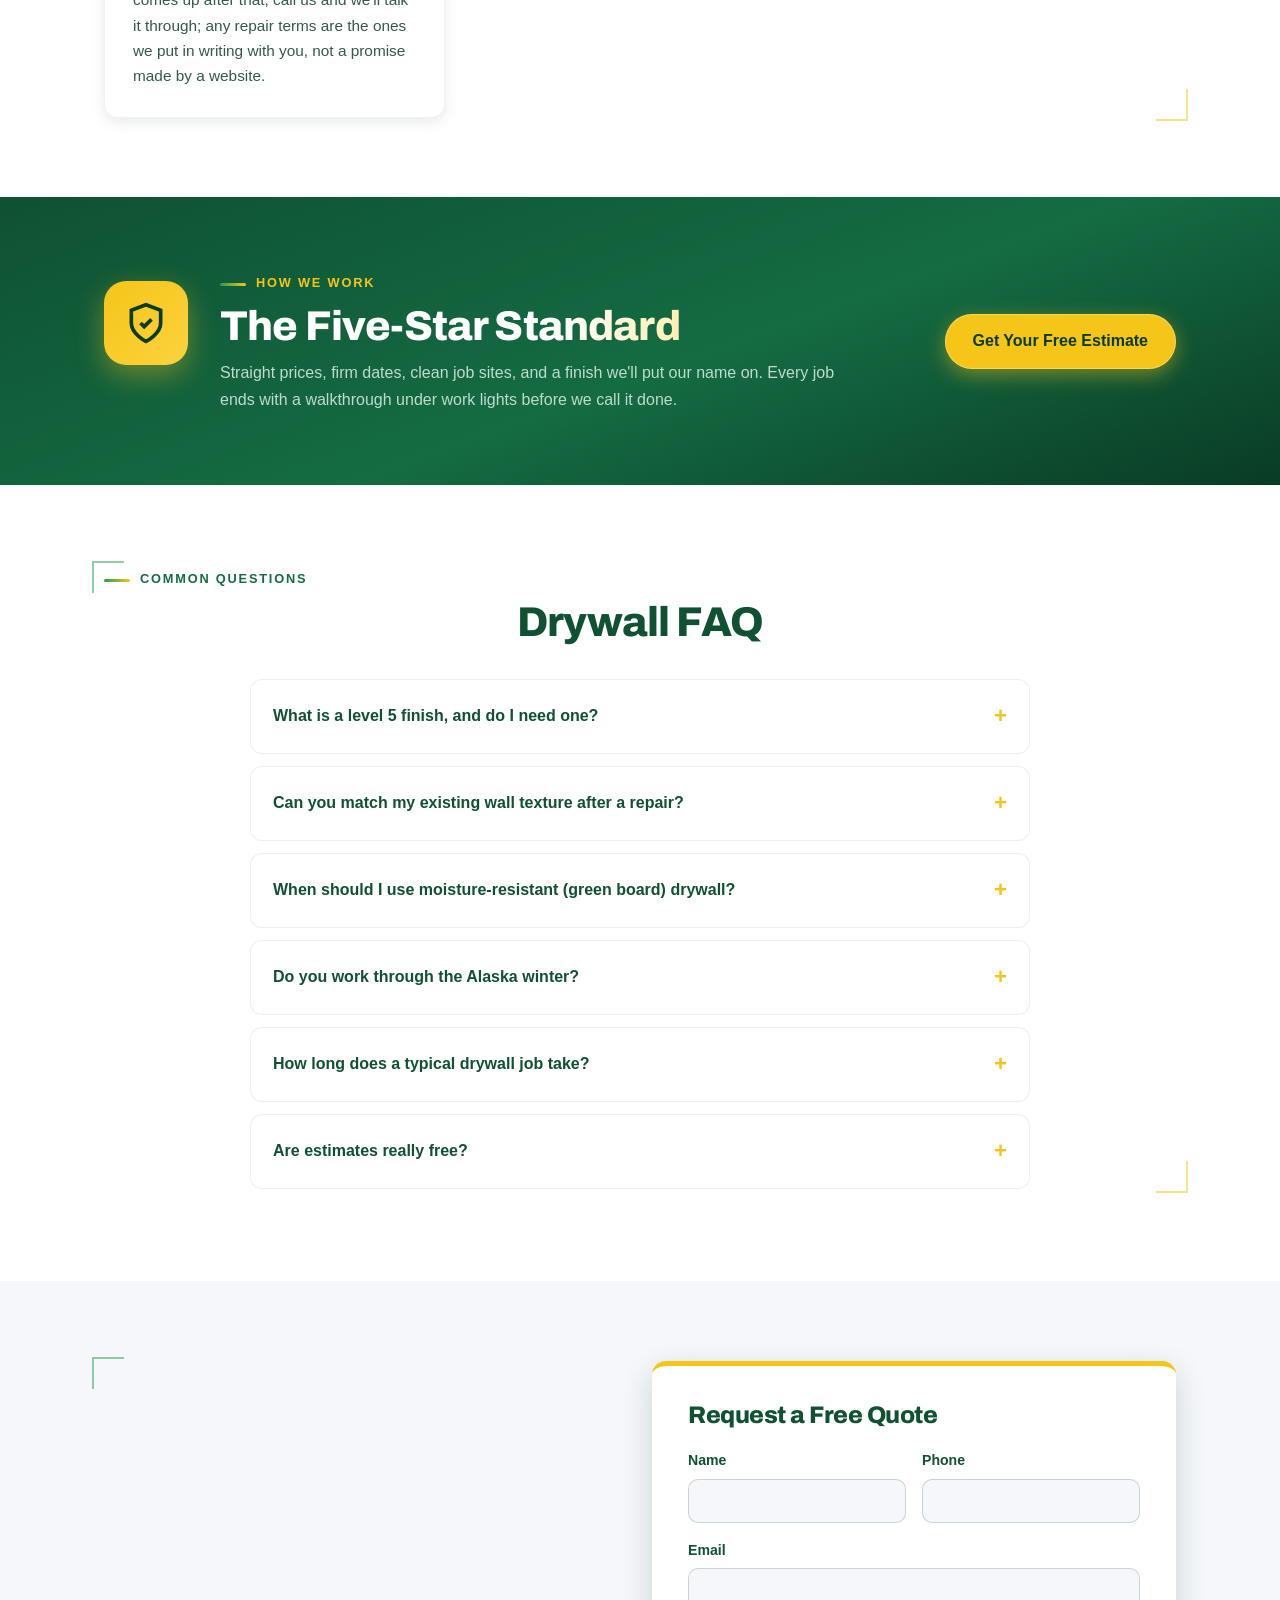
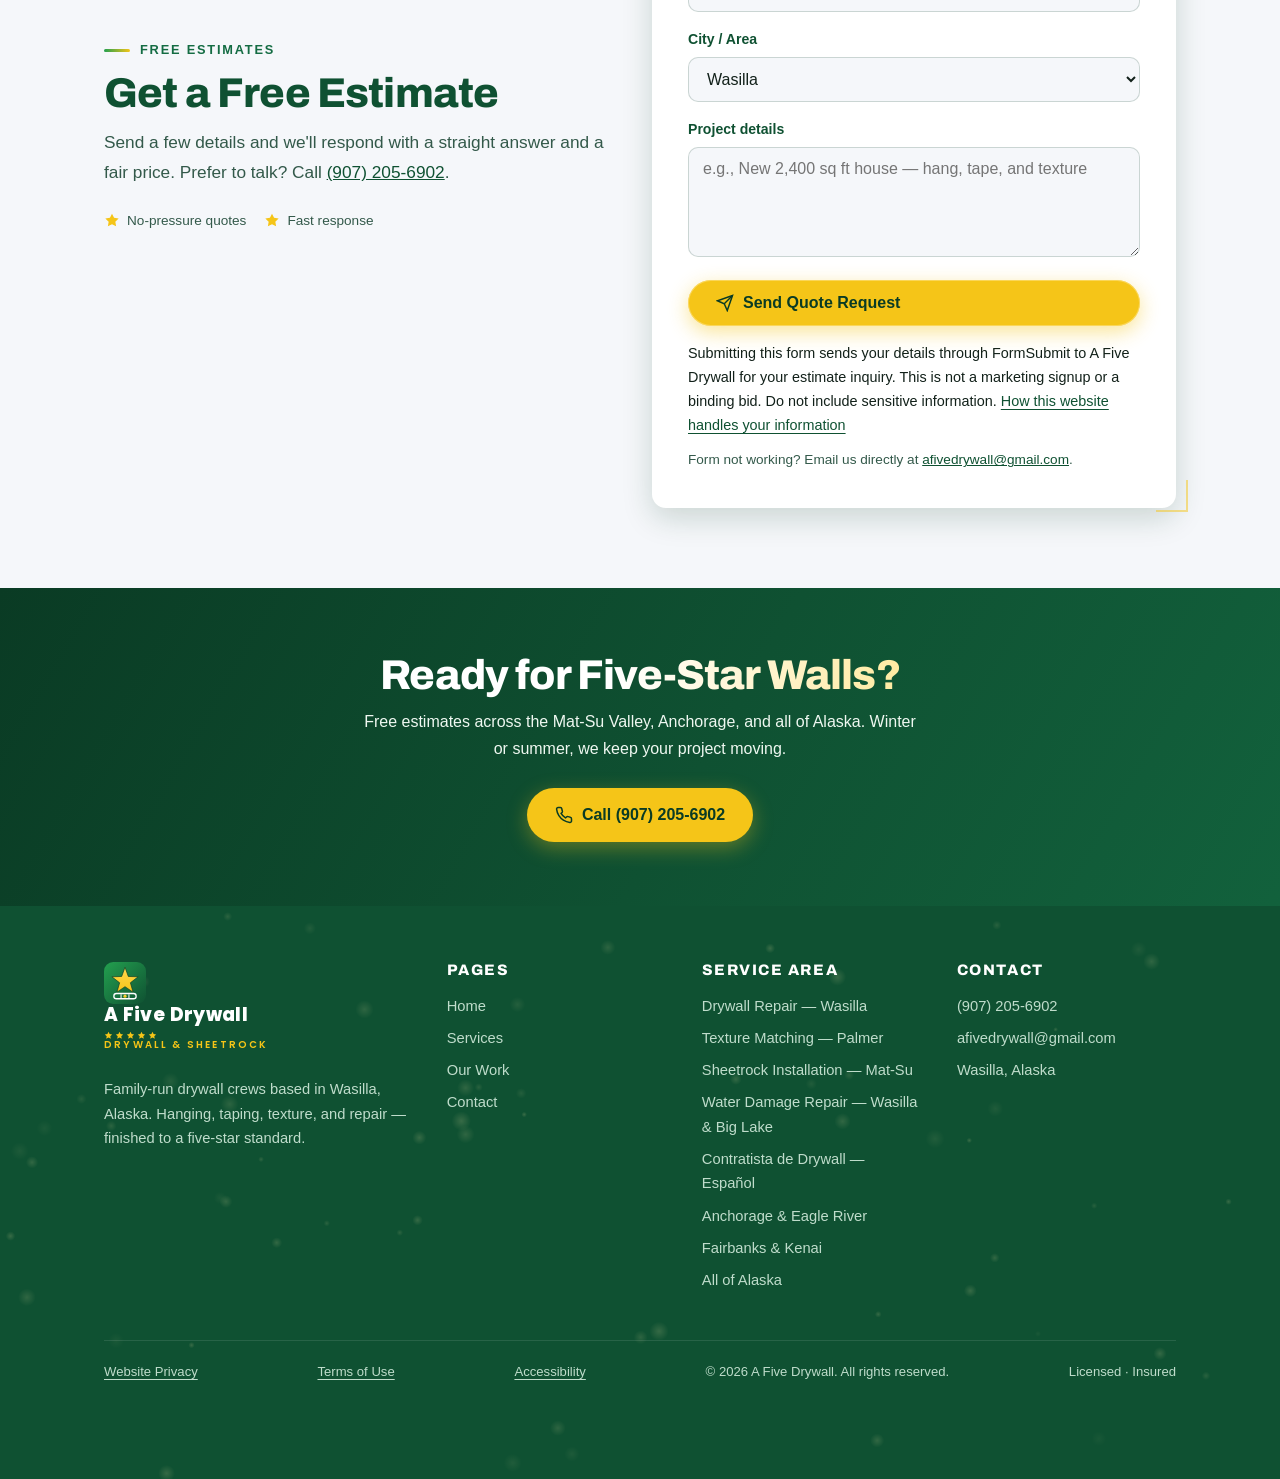
==== commit 9ecbac4f: "Audit fixes: quote form captcha on, Learn-more anchors, illustration caption" ====
--- a/index.html
+++ b/index.html
@@ -311,42 +311,42 @@
         <div class="icon"><svg viewBox="0 0 24 24" fill="none" stroke="currentColor" stroke-width="2" aria-hidden="true"><rect x="3" y="3" width="18" height="18" rx="2"/><line x1="3" y1="12" x2="21" y2="12"/><line x1="12" y1="3" x2="12" y2="12"/></svg></div>
         <h3>Sheetrock Hanging</h3>
         <p>Precise board layout, tight seams, and proper fastening on new builds, additions, garages, and remodels.</p>
-        <a class="card-link" href="services.html">Learn more <svg viewBox="0 0 24 24" fill="none" stroke="currentColor" stroke-width="2.5" aria-hidden="true"><path d="M5 12h14M12 5l7 7-7 7"/></svg></a>
+        <a class="card-link" href="services.html#sheetrock-hanging">Learn more <svg viewBox="0 0 24 24" fill="none" stroke="currentColor" stroke-width="2.5" aria-hidden="true"><path d="M5 12h14M12 5l7 7-7 7"/></svg></a>
       </div>
       <div class="card reveal">
         <div class="vig" aria-hidden="true"><svg viewBox="0 0 220 100"><rect width="220" height="100" fill="#efe8d6"/><line x1="110" y1="0" x2="110" y2="100" stroke="#d8cfb4" stroke-width="2"/><rect class="vg vg-mud" x="96" y="0" width="28" height="100" fill="#e0d6ba" opacity="0.85"/><g class="vg vg-knife"><rect x="94" y="2" width="32" height="7" rx="2" fill="#d8e5dc" stroke="#9ab5a4" stroke-width="1"/><rect x="106" y="-10" width="8" height="13" rx="2" fill="#f5c518"/></g></svg></div>
         <div class="icon"><svg viewBox="0 0 24 24" fill="none" stroke="currentColor" stroke-width="2" aria-hidden="true"><path d="M2 20l5-5 3 3 7-7 5 5"/><path d="M2 4h20"/></svg></div>
         <h3>Taping &amp; Mudding</h3>
         <p>Smooth, crack-free joints with quality compound work — level 4 standard, level 5 when your finish demands it.</p>
-        <a class="card-link" href="services.html">Learn more <svg viewBox="0 0 24 24" fill="none" stroke="currentColor" stroke-width="2.5" aria-hidden="true"><path d="M5 12h14M12 5l7 7-7 7"/></svg></a>
+        <a class="card-link" href="services.html#taping-mudding">Learn more <svg viewBox="0 0 24 24" fill="none" stroke="currentColor" stroke-width="2.5" aria-hidden="true"><path d="M5 12h14M12 5l7 7-7 7"/></svg></a>
       </div>
       <div class="card reveal">
         <div class="vig" aria-hidden="true"><svg viewBox="0 0 220 100"><rect width="220" height="100" fill="#efe8d6"/><g class="vg vg-gun"><rect x="10" y="42" width="28" height="13" rx="3" fill="#33594a"/><rect x="36" y="45" width="8" height="7" rx="2" fill="#f5c518"/><rect x="14" y="55" width="9" height="14" rx="2" fill="#33594a"/></g><ellipse class="vg vg-spray" cx="58" cy="49" rx="14" ry="8" fill="#cfc4a6"/><g fill="#b8a97f"><circle class="vg vg-dot" style="animation-delay:.2s" cx="86" cy="24" r="3"/><circle class="vg vg-dot" style="animation-delay:.6s" cx="112" cy="40" r="2.6"/><circle class="vg vg-dot" style="animation-delay:1s" cx="98" cy="62" r="3.2"/><circle class="vg vg-dot" style="animation-delay:1.4s" cx="134" cy="22" r="2.4"/><circle class="vg vg-dot" style="animation-delay:1.8s" cx="150" cy="52" r="3"/><circle class="vg vg-dot" style="animation-delay:2.2s" cx="126" cy="76" r="2.8"/><circle class="vg vg-dot" style="animation-delay:2.6s" cx="170" cy="32" r="2.6"/><circle class="vg vg-dot" style="animation-delay:3s" cx="186" cy="64" r="3"/><circle class="vg vg-dot" style="animation-delay:3.4s" cx="160" cy="80" r="2.4"/><circle class="vg vg-dot" style="animation-delay:3.8s" cx="196" cy="18" r="2.2"/></g></svg></div>
         <div class="icon"><svg viewBox="0 0 24 24" fill="none" stroke="currentColor" stroke-width="2" aria-hidden="true"><circle cx="12" cy="12" r="9"/><circle cx="12" cy="12" r="3"/></svg></div>
         <h3>Texture &amp; Matching</h3>
         <p>Orange peel, knockdown, or smooth — and expert matching so patches disappear into your existing walls.</p>
-        <a class="card-link" href="services.html">Learn more <svg viewBox="0 0 24 24" fill="none" stroke="currentColor" stroke-width="2.5" aria-hidden="true"><path d="M5 12h14M12 5l7 7-7 7"/></svg></a>
+        <a class="card-link" href="services.html#texture-matching">Learn more <svg viewBox="0 0 24 24" fill="none" stroke="currentColor" stroke-width="2.5" aria-hidden="true"><path d="M5 12h14M12 5l7 7-7 7"/></svg></a>
       </div>
       <div class="card reveal">
         <div class="vig" aria-hidden="true"><svg viewBox="0 0 220 100"><rect width="220" height="100" fill="#efe8d6"/><path class="vg vg-crack" d="M96 8 l10 22 -8 14 14 20 -6 16 10 14" stroke="#6b6152" stroke-width="2.5" fill="none" stroke-linecap="round"/><rect class="vg vg-patch" x="78" y="18" width="64" height="64" rx="4" fill="#f6f2e6" stroke="#cfc4a6" stroke-width="1.5"/><path class="vg vg-spark" d="M110 42 l3.2 6.8 7.2 1 -5.2 5 1.3 7.2 -6.5 -3.4 -6.5 3.4 1.3 -7.2 -5.2 -5 7.2 -1z" fill="#f5c518"/></svg></div>
         <div class="icon"><svg viewBox="0 0 24 24" fill="none" stroke="currentColor" stroke-width="2" aria-hidden="true"><path d="M12 20h9"/><path d="M16.5 3.5a2.121 2.121 0 0 1 3 3L7 19l-4 1 1-4z"/></svg></div>
         <h3>Drywall Repair</h3>
         <p>Holes, water damage, settling cracks, and dents — repaired, textured, and blended so you can't find the patch.</p>
-        <a class="card-link" href="services.html">Learn more <svg viewBox="0 0 24 24" fill="none" stroke="currentColor" stroke-width="2.5" aria-hidden="true"><path d="M5 12h14M12 5l7 7-7 7"/></svg></a>
+        <a class="card-link" href="services.html#drywall-repair">Learn more <svg viewBox="0 0 24 24" fill="none" stroke="currentColor" stroke-width="2.5" aria-hidden="true"><path d="M5 12h14M12 5l7 7-7 7"/></svg></a>
       </div>
       <div class="card reveal">
         <div class="vig" aria-hidden="true"><svg viewBox="0 0 220 100"><rect width="220" height="100" fill="#e3dac0"/><rect class="vg vg-smooth" x="0" y="0" width="220" height="100" fill="#f6f2e6"/><g class="vg vg-trowel"><rect x="6" y="28" width="10" height="44" rx="3" fill="#d8e5dc" stroke="#9ab5a4" stroke-width="1"/><rect x="18" y="44" width="16" height="10" rx="3" fill="#f5c518"/></g><polygon points="196,12 198.4,17.1 204,17.8 199.9,21.7 200.9,27.2 196,24.6 191.1,27.2 192.1,21.7 188,17.8 193.6,17.1" fill="#f5c518" opacity="0.9"/></svg></div>
         <div class="icon"><svg viewBox="0 0 24 24" fill="none" stroke="currentColor" stroke-width="2" aria-hidden="true"><path d="M3 21v-4a4 4 0 0 1 4-4h10a4 4 0 0 1 4 4v4"/><path d="M12 3v10"/><path d="M8 7l4-4 4 4"/></svg></div>
         <h3>Level 5 Finishes</h3>
         <p>Skim-coated, glass-smooth walls for high-gloss paint, harsh window light, and high-end interiors.</p>
-        <a class="card-link" href="services.html">Learn more <svg viewBox="0 0 24 24" fill="none" stroke="currentColor" stroke-width="2.5" aria-hidden="true"><path d="M5 12h14M12 5l7 7-7 7"/></svg></a>
+        <a class="card-link" href="services.html#level-5-finishes">Learn more <svg viewBox="0 0 24 24" fill="none" stroke="currentColor" stroke-width="2.5" aria-hidden="true"><path d="M5 12h14M12 5l7 7-7 7"/></svg></a>
       </div>
       <div class="card reveal">
         <div class="vig" aria-hidden="true"><svg viewBox="0 0 220 100"><rect width="220" height="100" fill="#11402a"/><g class="vg vg-fillin" fill="#f0ead9" opacity="0.9"><rect x="78" y="48" width="30" height="34"/><rect x="112" y="48" width="30" height="34"/></g><path class="vg vg-house" d="M66 50 L110 16 L154 50 L154 86 L66 86 Z M110 86 L110 62 L132 62 L132 86" stroke="#f5c518" stroke-width="3" fill="none" stroke-linejoin="round"/></svg></div>
         <div class="icon"><svg viewBox="0 0 24 24" fill="none" stroke="currentColor" stroke-width="2" aria-hidden="true"><path d="M4 21V8l8-5 8 5v13"/><path d="M9 21v-6h6v6"/></svg></div>
         <h3>New Construction &amp; Remodels</h3>
         <p>Full-house packages for builders and homeowners — reliable schedules, clean job sites, and dust control.</p>
-        <a class="card-link" href="services.html">Learn more <svg viewBox="0 0 24 24" fill="none" stroke="currentColor" stroke-width="2.5" aria-hidden="true"><path d="M5 12h14M12 5l7 7-7 7"/></svg></a>
+        <a class="card-link" href="services.html#new-construction">Learn more <svg viewBox="0 0 24 24" fill="none" stroke="currentColor" stroke-width="2.5" aria-hidden="true"><path d="M5 12h14M12 5l7 7-7 7"/></svg></a>
       </div>
     </div>
   </div>
@@ -358,6 +358,7 @@
     <span class="kicker">Repair Results</span>
     <h2>Drag to See the Difference</h2>
     <p class="lead">Cracks, holes, and water stains on one side — a smooth, freshly painted wall on the other. Drag the handle, or focus it and use your arrow keys, to compare.</p>
+    <p class="ba-note">Illustration — real project photos coming soon.</p>
     <div class="ba-wrap reveal">
       <div class="ba-frame" data-ba>
         <div class="ba-layer ba-after">
@@ -411,7 +412,6 @@
           <svg viewBox="0 0 24 24" fill="none" stroke="currentColor" stroke-width="2.5" aria-hidden="true"><path d="M8 5l-6 7 6 7M16 5l6 7-6 7"/></svg>
         </button>
       </div>
-      <p class="ba-note">Illustration — real project photos coming soon.</p>
     </div>
   </div>
 </section>
@@ -633,7 +633,7 @@
         <h2>Request a Free Quote</h2>
         <input type="hidden" name="_subject" value="New estimate request — A Five Drywall website">
         <input type="hidden" name="_next" value="https://mrjcarrazco.github.io/afivestar/thanks.html">
-        <input type="hidden" name="_captcha" value="false">
+        <input type="hidden" name="_captcha" value="true">
         <div class="form-grid">
           <label class="field">Name<input type="text" name="name" required autocomplete="name"></label>
           <label class="field">Phone<input type="tel" name="phone" required autocomplete="tel"></label>
